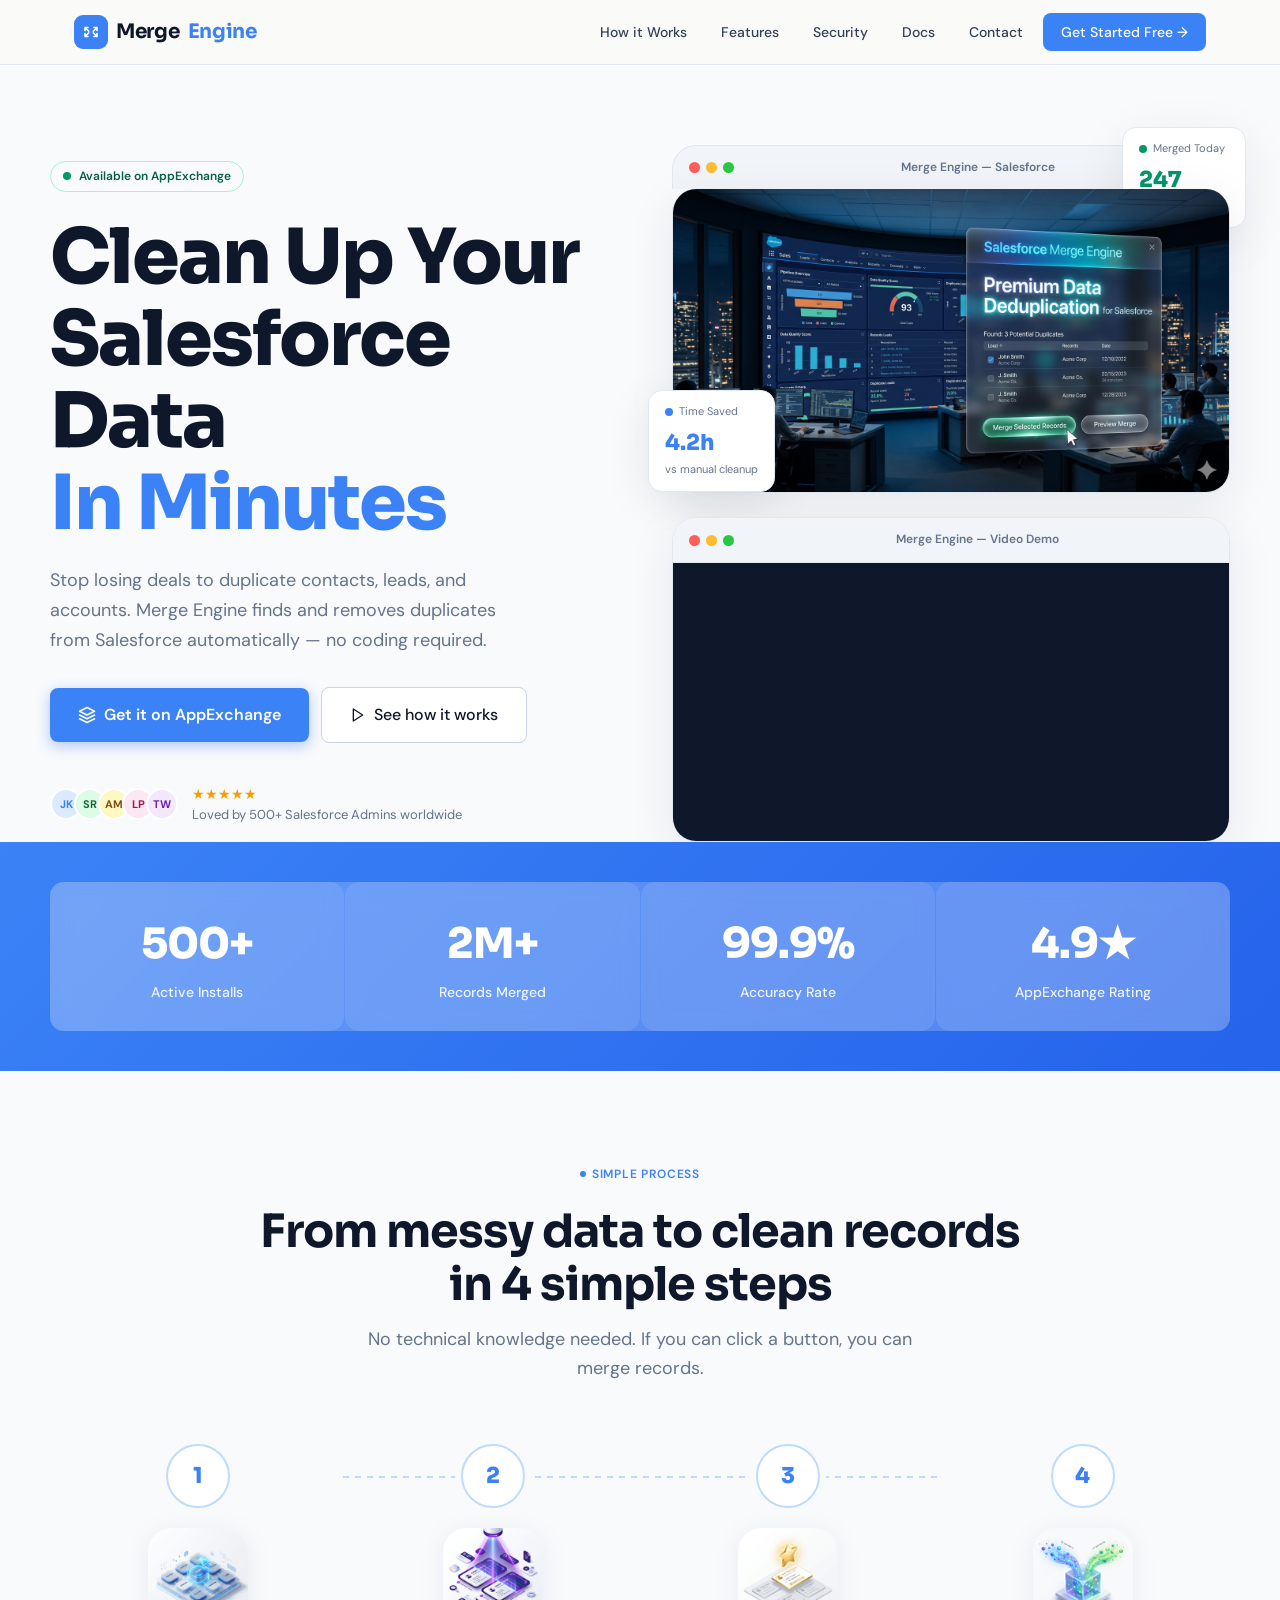
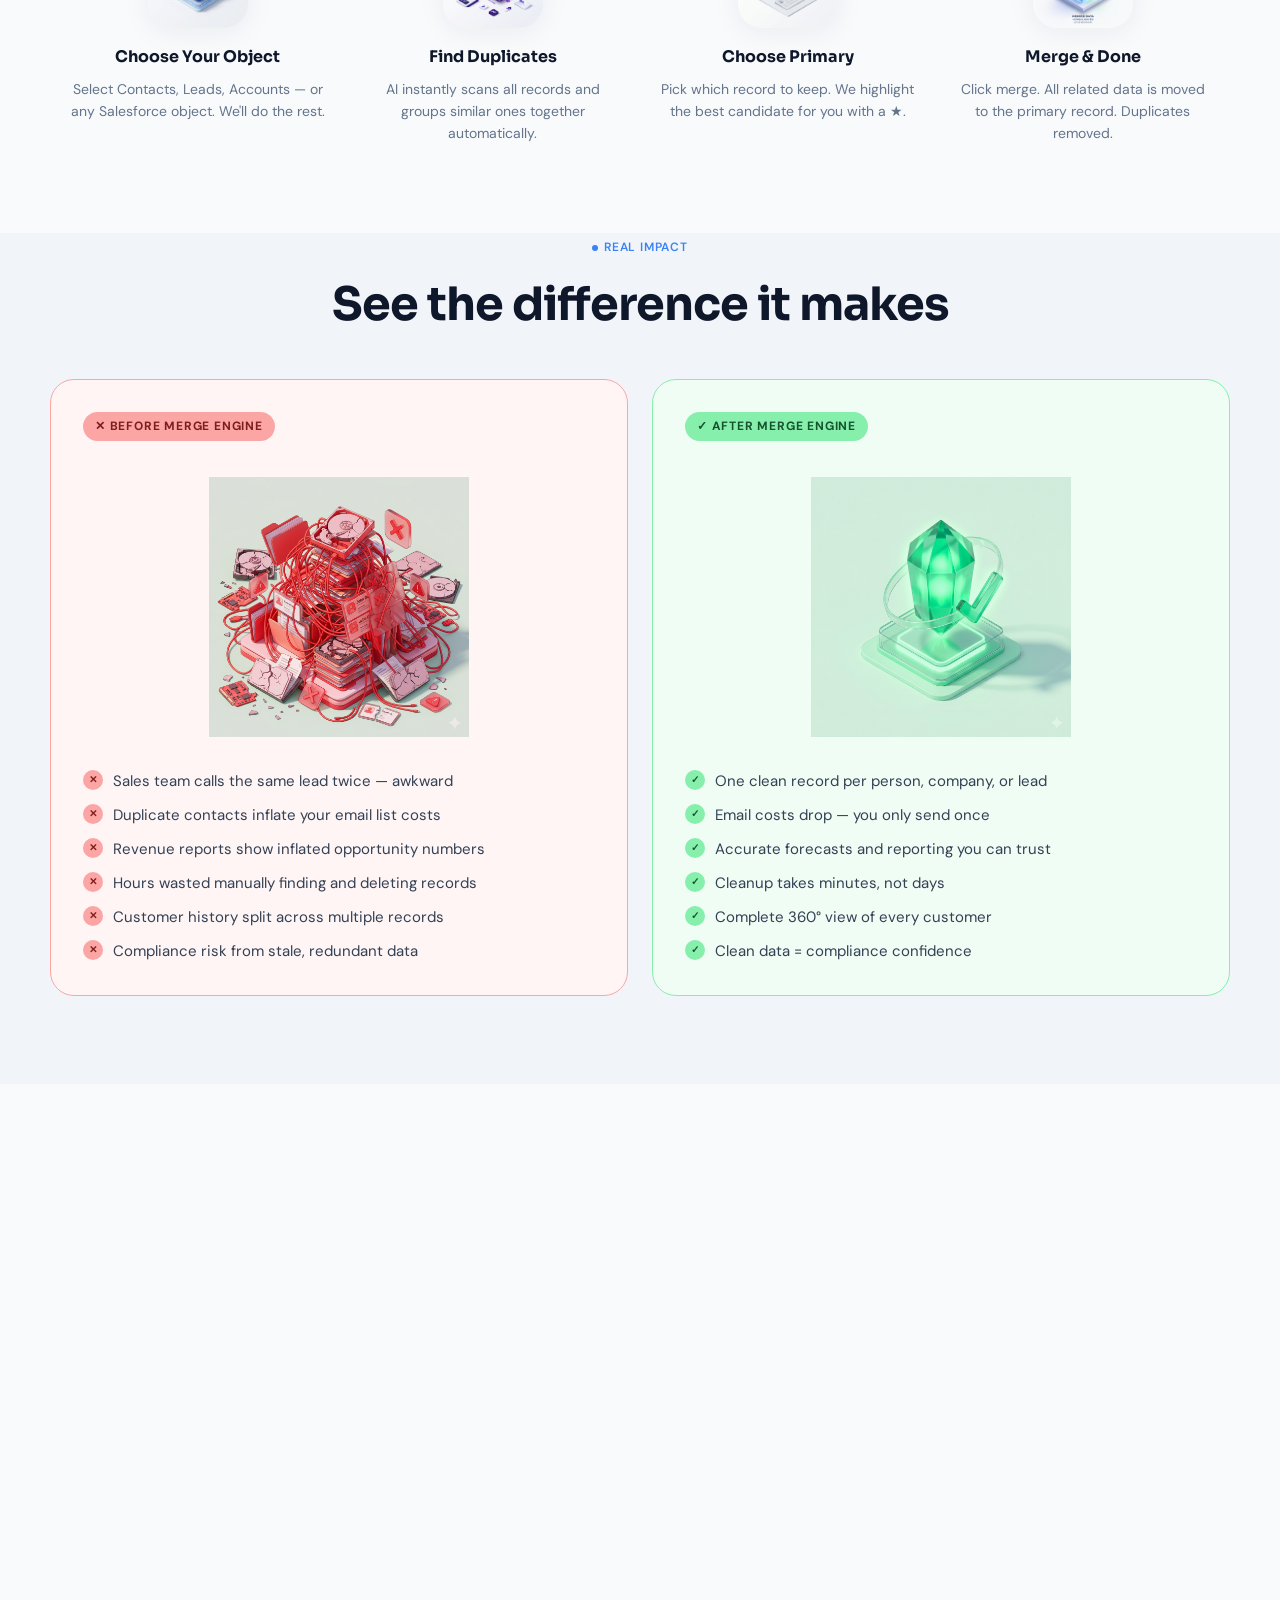
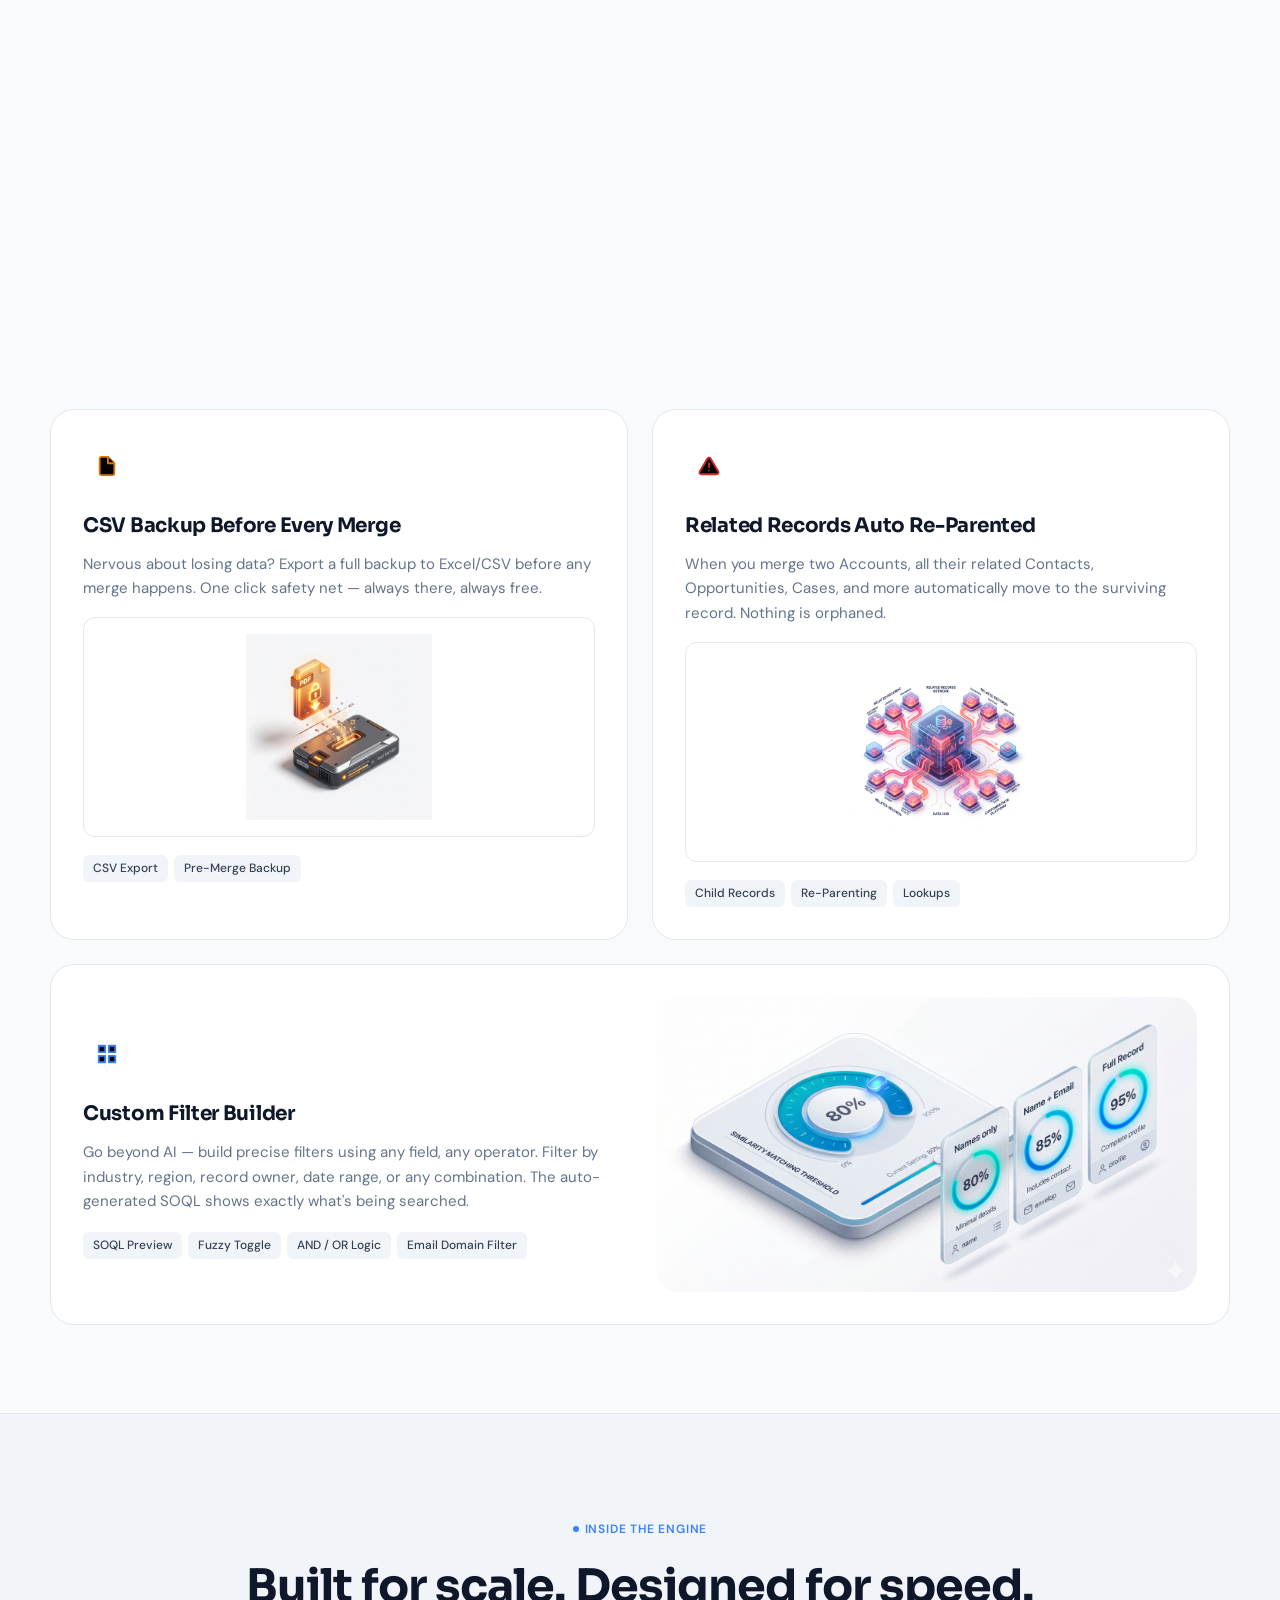
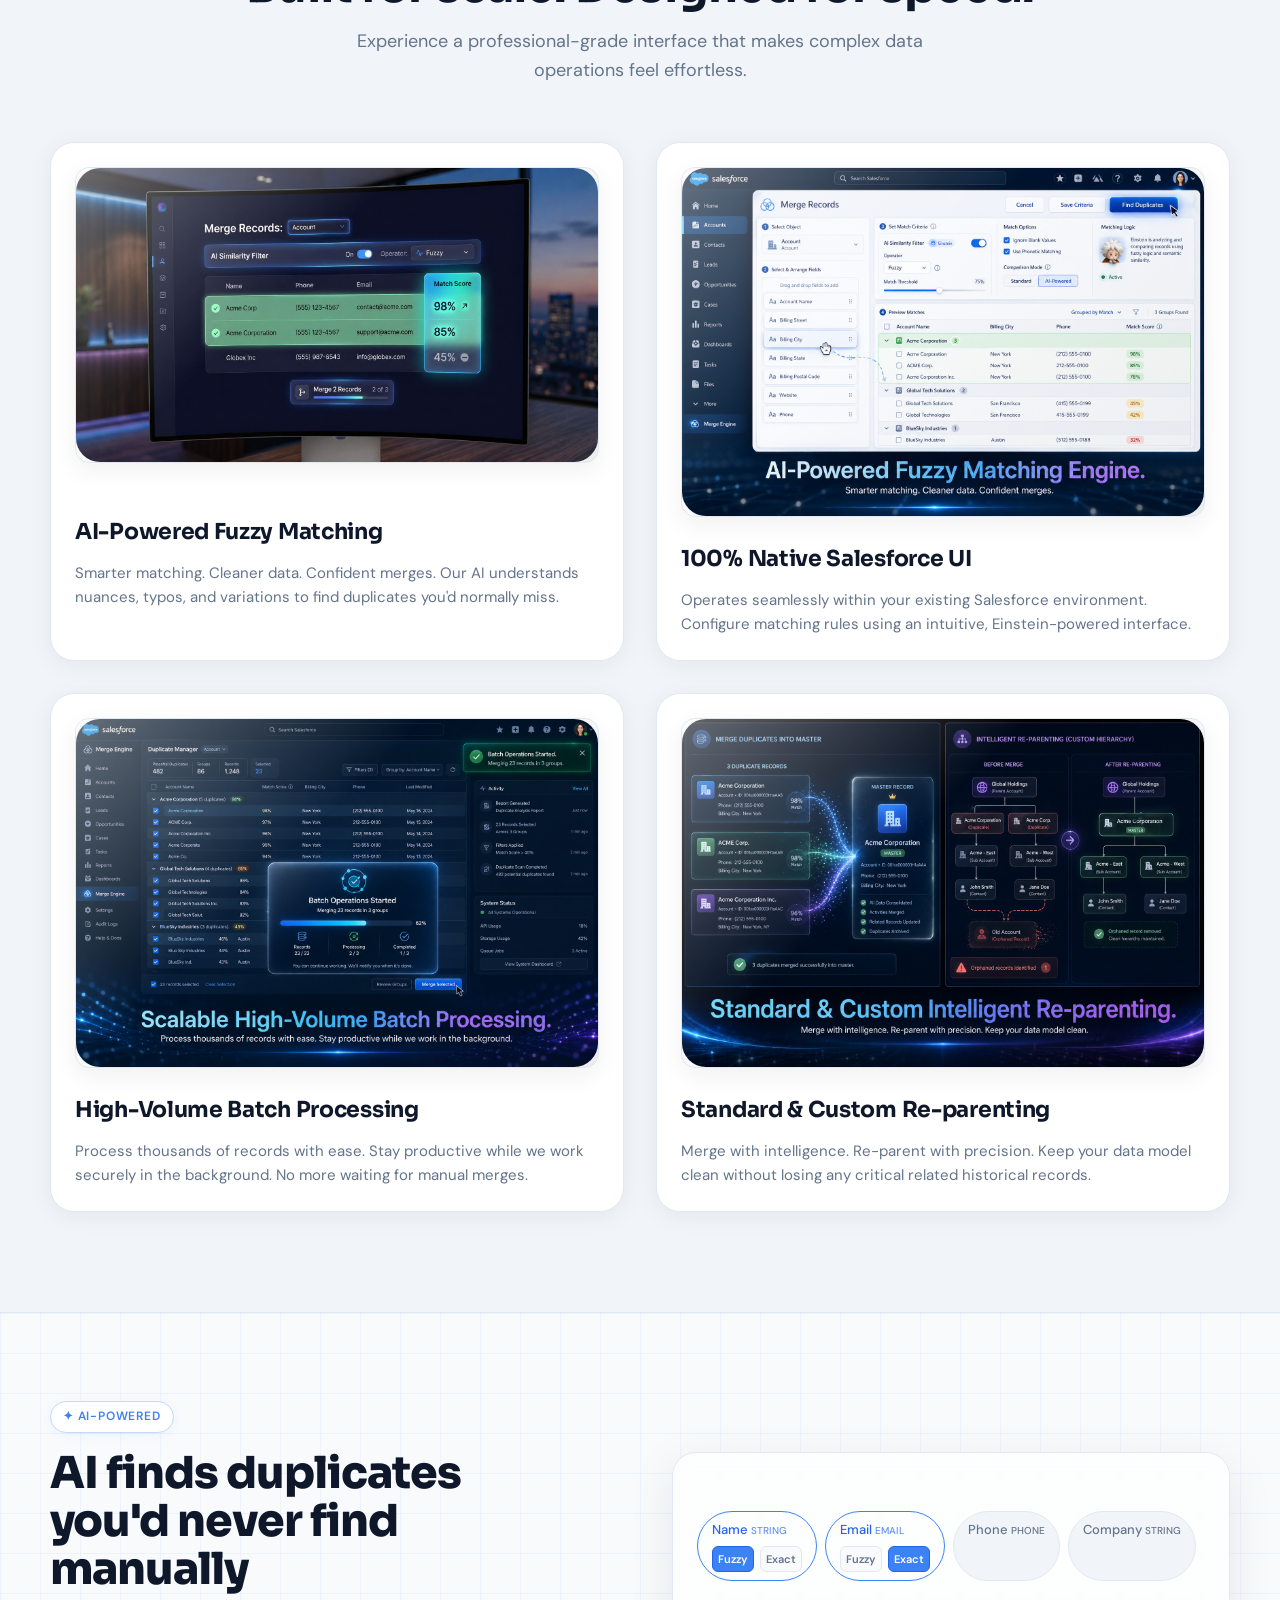
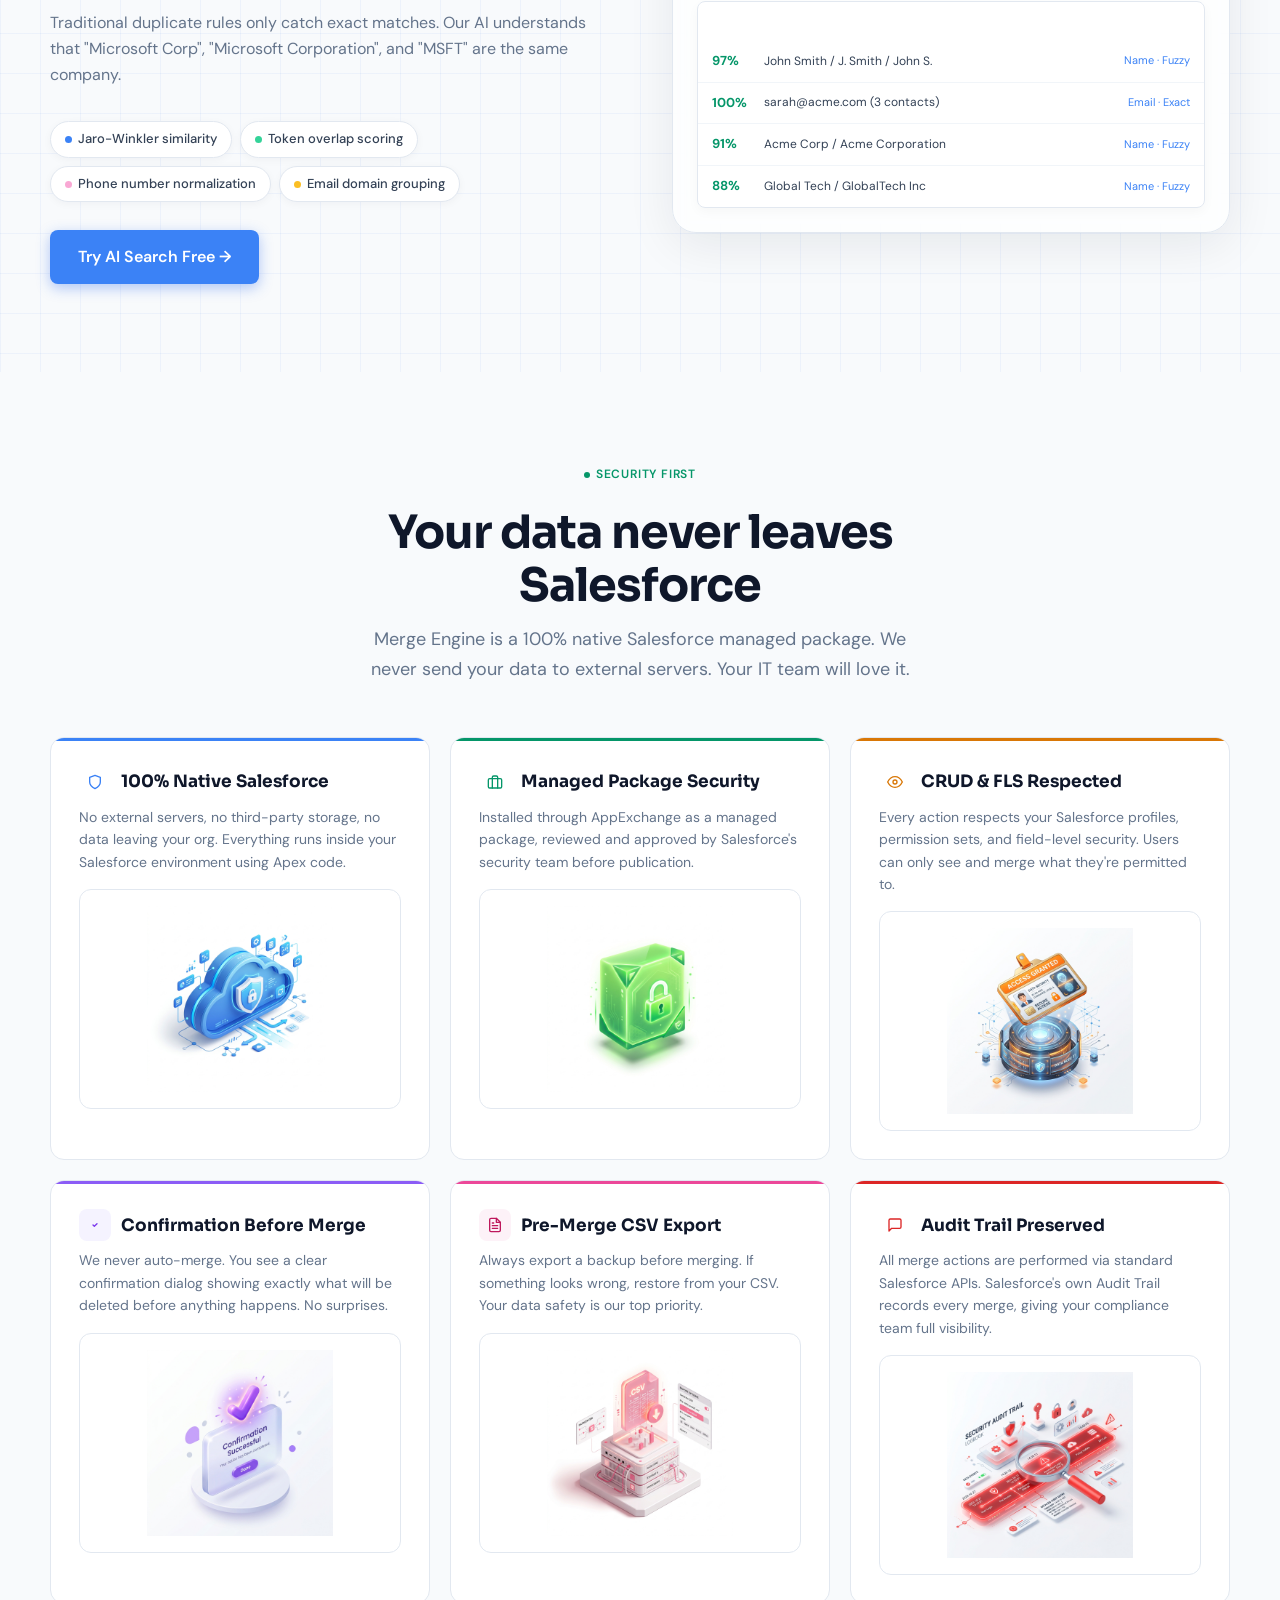
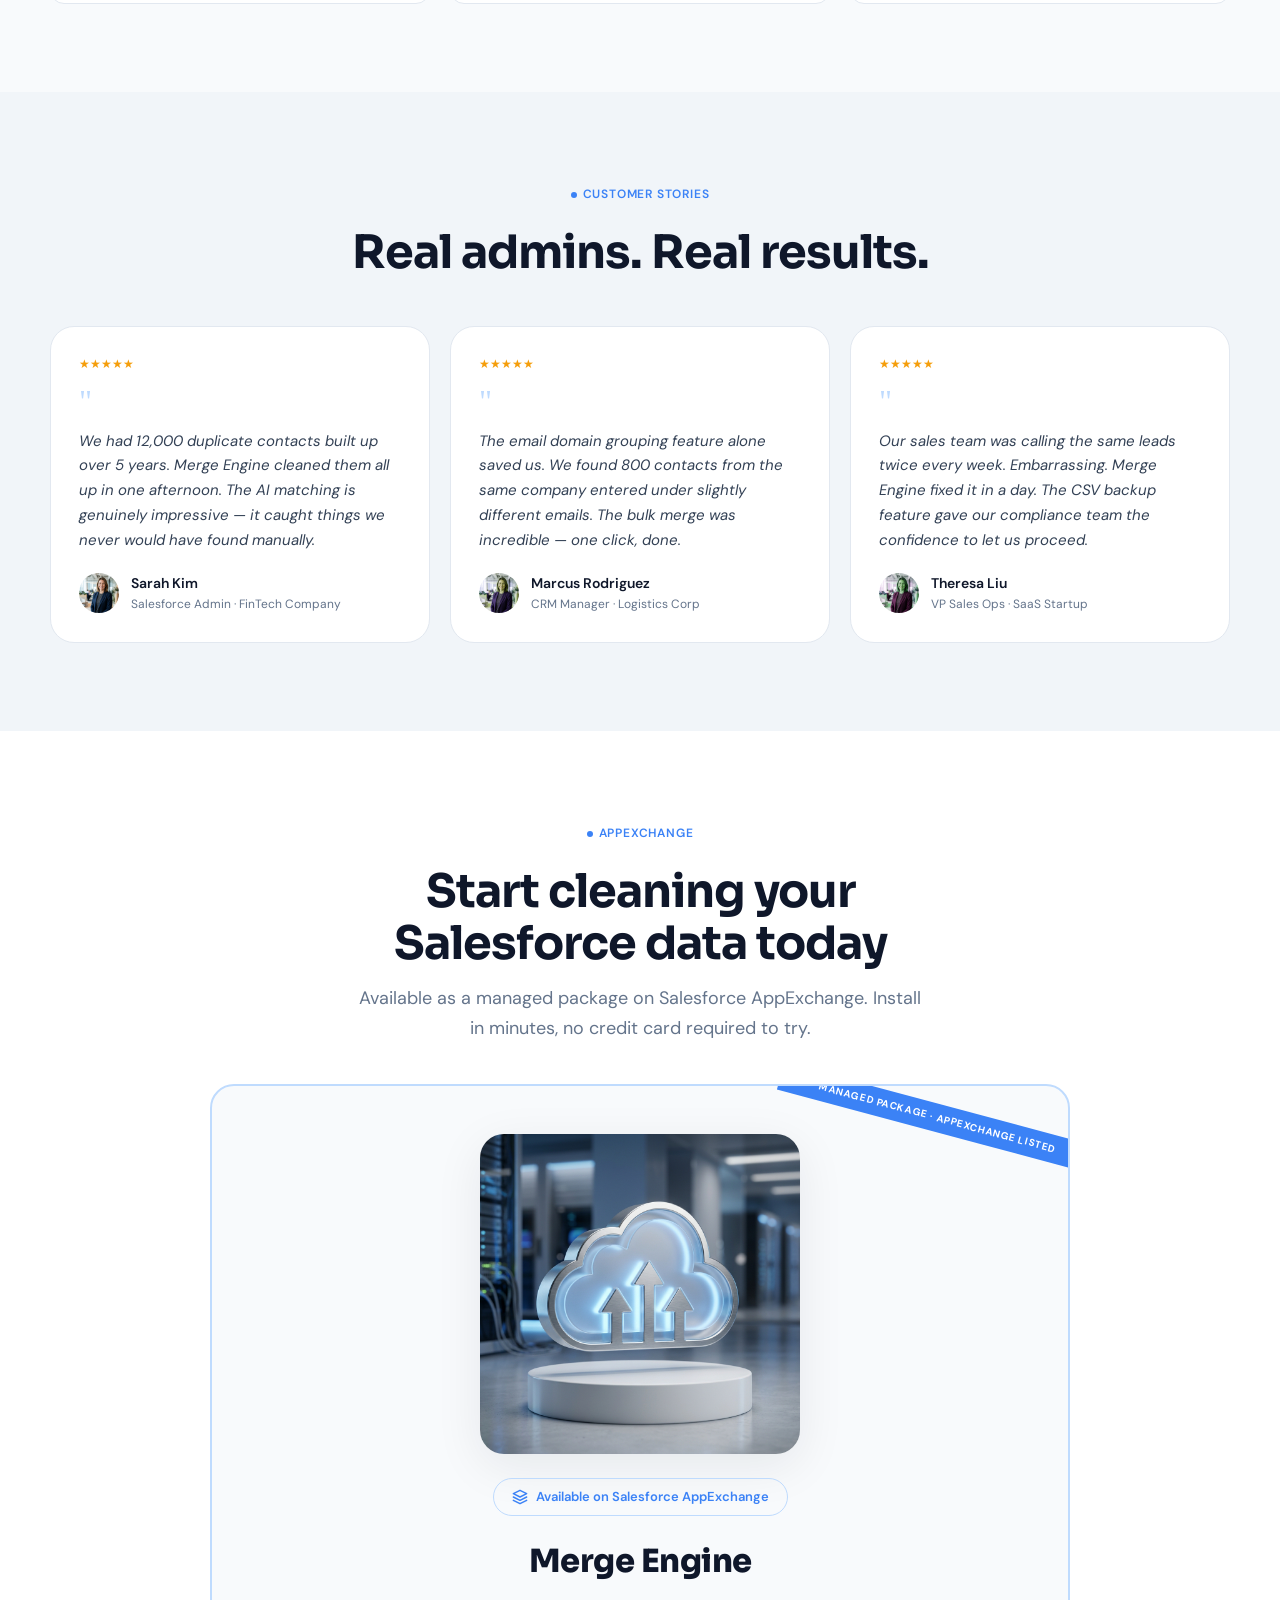
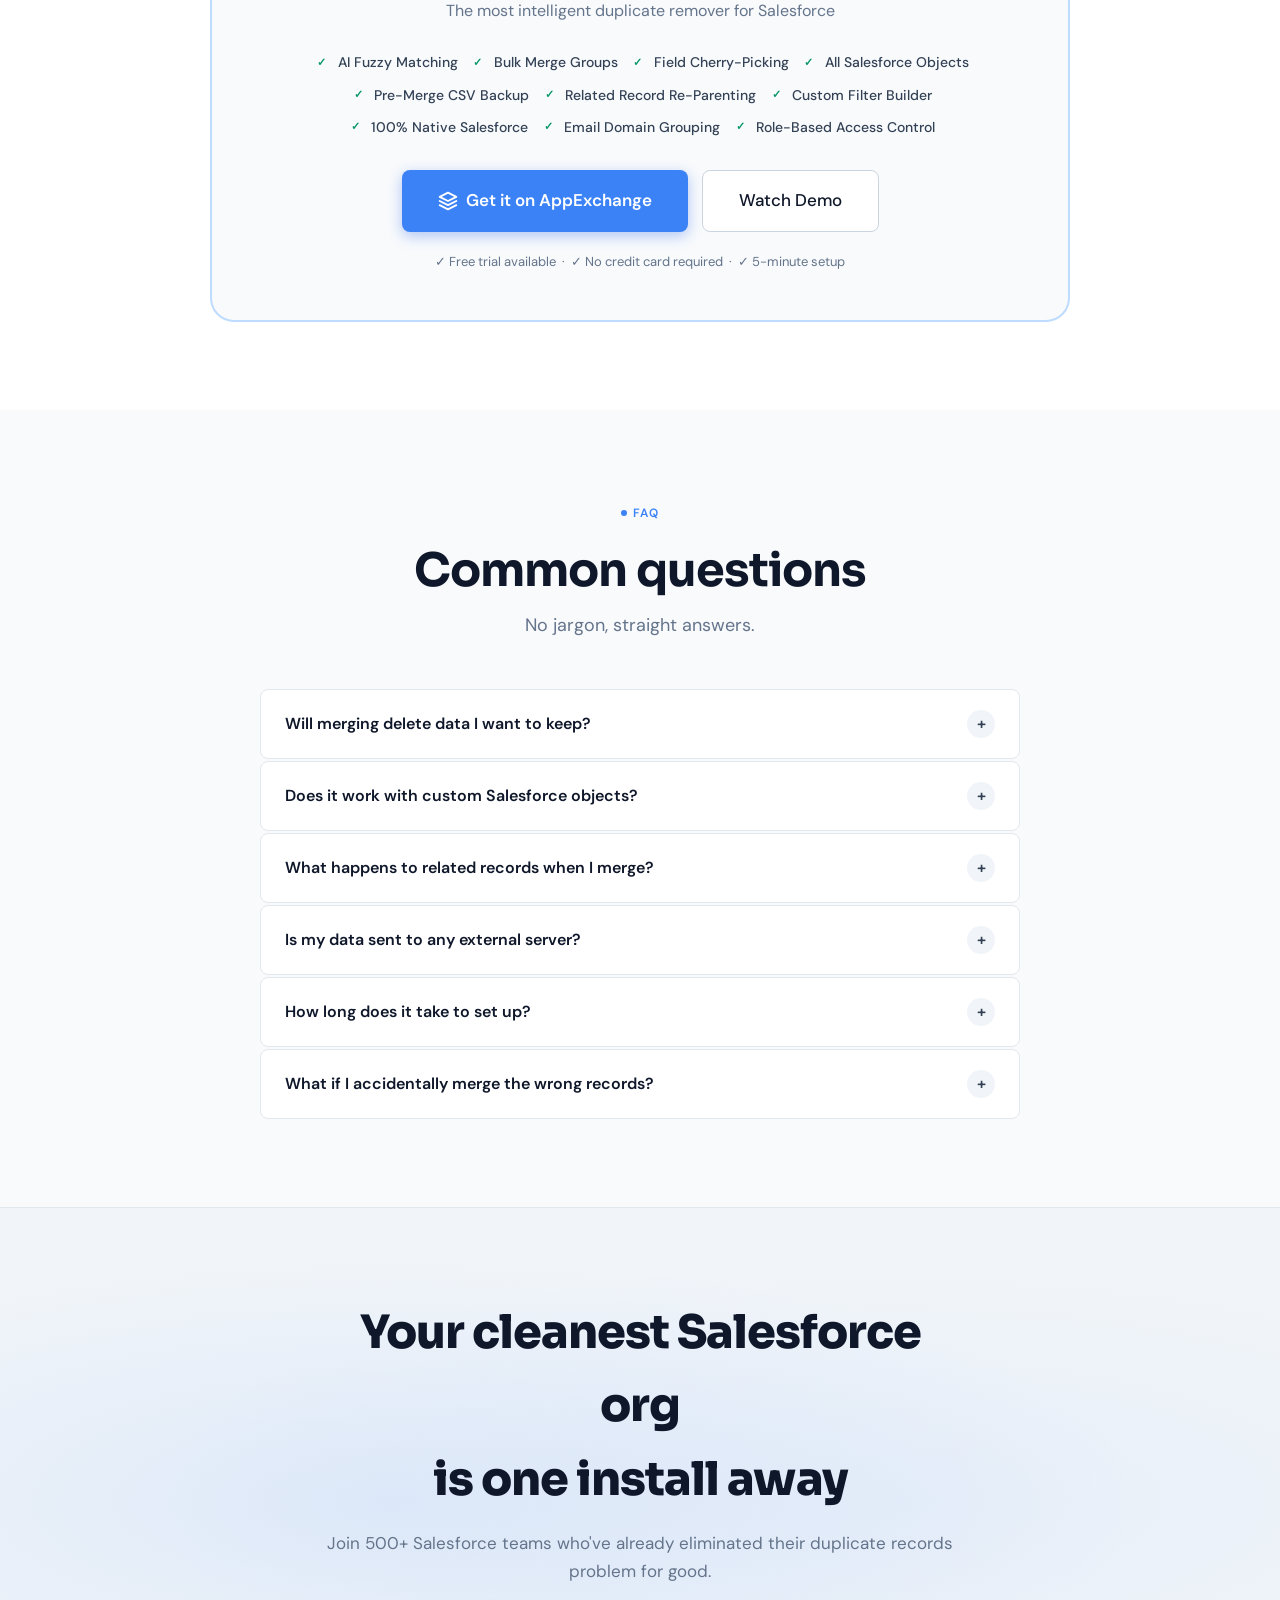
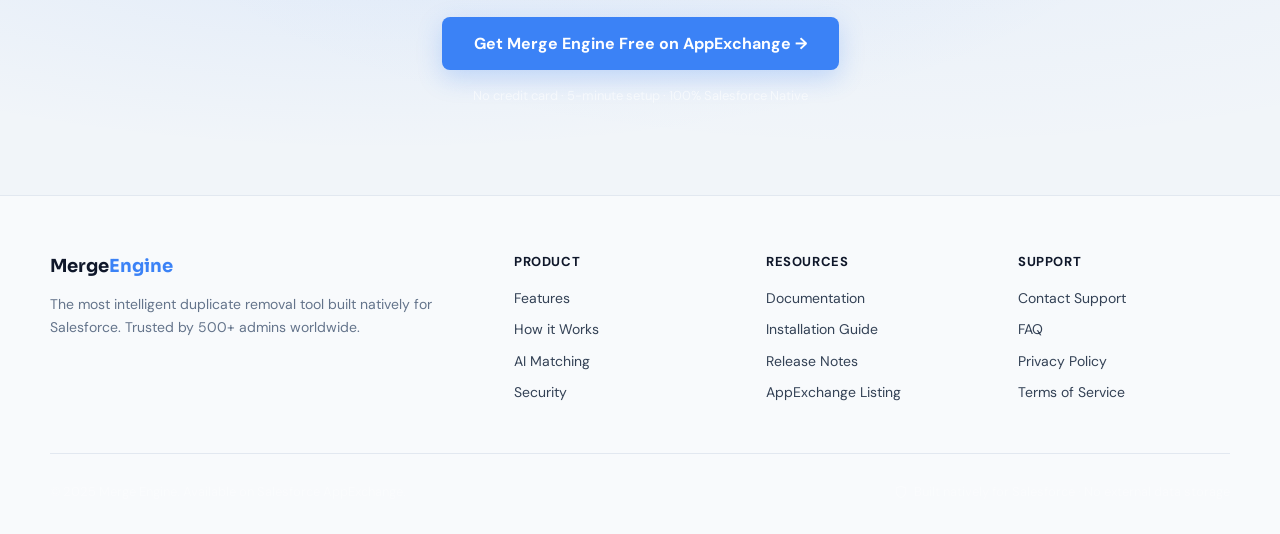
==== index.html @ 40057a67 "feat: replace manual code blocks with high-quality UI illustrations" ====
<!DOCTYPE html>
<html lang="en">
<head>
<meta charset="UTF-8">
<meta name="viewport" content="width=device-width, initial-scale=1.0">
<title>Merge Engine — Salesforce Duplicate Cleaner</title>
<meta name="description" content="Stop losing deals to duplicate contacts, leads, and accounts. Merge Engine finds and removes duplicates from Salesforce automatically — no coding required.">
<link rel="preconnect" href="https://fonts.googleapis.com">
<link rel="preconnect" href="https://fonts.gstatic.com" crossorigin>
<link href="https://fonts.googleapis.com/css2?family=Sora:wght@300;400;500;600;700;800&family=DM+Sans:ital,opsz,wght@0,9..40,300;0,9..40,400;0,9..40,500;0,9..40,600;1,9..40,300&display=swap" rel="stylesheet">
<link rel="stylesheet" href="css/styles.css">
</head>
<body>

<!-- LOADER -->
<div id="loader">
  <div class="loader-logo">Merge<span>Engine</span></div>
  <div class="loader-track"><div class="loader-fill" id="loaderFill"></div></div>
  <div class="loader-msg" id="loaderMsg">Loading…</div>
</div>

<!-- NAV -->
<nav id="mainNav">
  <div class="nav-inner">
    <a href="index.html" class="nav-logo">
      <div class="logo-icon">
        <svg viewBox="0 0 24 24"><path d="M8 6H4v4M4 6l5 5M16 6h4v4M20 6l-5 5M8 18H4v-4M4 18l5-5M16 18h4v-4M20 18l-5-5"/></svg>
      </div>
      Merge<span style="color:var(--accent)">Engine</span>
    </a>
    <div class="nav-links">
      <a href="#how-it-works">How it Works</a>
      <a href="pages/features.html">Features</a>
      <a href="#security">Security</a>
      <a href="pages/documentation.html">Docs</a>
      <a href="pages/contact.html">Contact</a>
      <a href="#get-started" class="nav-cta">Get Started Free →</a>
    </div>
    <button class="nav-hamburger" id="hamburger" aria-label="Menu">
      <span></span><span></span><span></span>
    </button>
  </div>
</nav>
<div class="mobile-menu" id="mobileMenu">
  <a href="#how-it-works" onclick="closeMobileMenu()">How it Works</a>
  <a href="pages/features.html" onclick="closeMobileMenu()">Features</a>
  <a href="#security" onclick="closeMobileMenu()">Security</a>
  <a href="pages/documentation.html" onclick="closeMobileMenu()">Docs</a>
  <a href="pages/contact.html" onclick="closeMobileMenu()">Contact</a>
  <a href="#get-started" onclick="closeMobileMenu()" style="background:var(--accent-soft);color:var(--accent);font-weight:600">Get Started Free →</a>
</div>

<!-- HERO -->
<section class="hero">
  <div class="hero-inner">
    <div>
      <div class="hero-badge">
        <span class="pulse"></span>
        Available on AppExchange
      </div>
      <h1 class="hero-headline reveal">Clean Up Your<br>Salesforce Data<br><em>In Minutes</em></h1>
      <p class="hero-desc reveal reveal-delay-1">Stop losing deals to duplicate contacts, leads, and accounts. Merge Engine finds and removes duplicates from Salesforce automatically — no coding required.</p>
      <div class="hero-actions reveal reveal-delay-2">
        <a href="https://appexchange.salesforce.com" target="_blank" class="btn-primary">
          <svg width="18" height="18" viewBox="0 0 24 24" fill="none" stroke="currentColor" stroke-width="2.2" stroke-linecap="round" stroke-linejoin="round"><path d="M12 2L2 7l10 5 10-5-10-5zM2 17l10 5 10-5M2 12l10 5 10-5"/></svg>
          Get it on AppExchange
        </a>
        <a href="#how-it-works" class="btn-secondary">
          <svg width="16" height="16" viewBox="0 0 24 24" fill="none" stroke="currentColor" stroke-width="2" stroke-linecap="round" stroke-linejoin="round"><polygon points="5 3 19 12 5 21 5 3"/></svg>
          See how it works
        </a>
      </div>
      <div class="hero-trust reveal reveal-delay-3">
        <div class="hero-trust-avatars">
          <div class="avatar" style="background:#dbeafe;color:var(--accent)">JK</div>
          <div class="avatar" style="background:#dcfce7;color:#166534">SR</div>
          <div class="avatar" style="background:#fef9c3;color:#854d0e">AM</div>
          <div class="avatar" style="background:#fce7f3;color:#9d174d">LP</div>
          <div class="avatar" style="background:#f3e8ff;color:#6b21a8">TW</div>
        </div>
        <div>
          <div class="hero-stars">★★★★★</div>
          <div class="hero-trust-text">Loved by 500+ Salesforce Admins worldwide</div>
        </div>
      </div>
    </div>
    <div class="hero-visual reveal reveal-delay-1">
      <div class="floating-card fc-1">
        <div class="fc-icon"><div class="fc-dot" style="background:var(--green)"></div><span style="font-size:11px;color:var(--ink3)">Merged Today</span></div>
        <div class="fc-num" style="color:var(--green)">247</div>
        <div class="fc-label">duplicate records</div>
      </div>
      <div class="mockup-bar" style="border-radius: var(--radius-lg) var(--radius-lg) 0 0; border: 1px solid var(--border); border-bottom: none;">
        <div class="mockup-dots">
          <div class="mockup-dot r"></div>
          <div class="mockup-dot y"></div>
          <div class="mockup-dot g"></div>
        </div>
        <div class="mockup-title">Merge Engine — Salesforce</div>
      </div>
      <img src="images/app-hero.png" alt="Merge Engine Premium Dashboard" class="hero-mockup-img" style="width:100%; height:auto;  box-shadow:var(--shadow-lg); animation:floatUp 0.8s ease 0.3s both; display:block; border:1px solid var(--border); border-top:none; background:var(--ink);">
      
      <div style="margin-top: 24px; border-radius: var(--radius-lg); box-shadow: var(--shadow-lg); animation: floatUp 0.8s ease 0.4s both; border: 1px solid var(--border); overflow: hidden; position: relative; z-index: 1;">
        <div class="mockup-bar" style="border-bottom: none;">
          <div class="mockup-dots">
            <div class="mockup-dot r"></div>
            <div class="mockup-dot y"></div>
            <div class="mockup-dot g"></div>
          </div>
          <div class="mockup-title">Merge Engine — Video Demo</div>
        </div>
        <video src="images/hero-video.mp4" autoplay loop muted playsinline style="width: 100%; height: auto; display: block; background: var(--ink); border-top: 1px solid var(--border);"></video>
      </div>
      <div class="floating-card fc-2">
        <div class="fc-icon"><div class="fc-dot" style="background:var(--accent)"></div><span style="font-size:11px;color:var(--ink3)">Time Saved</span></div>
        <div class="fc-num">4.2h</div>
        <div class="fc-label">vs manual cleanup</div>
      </div>
    </div>
  </div>
</section>

<!-- STATS BAR -->
<div class="stats-bar">
  <div class="stats-inner">
    <div class="stat-item"><div class="stat-num">500+</div><div class="stat-label">Active Installs</div></div>
    <div class="stat-item"><div class="stat-num">2M+</div><div class="stat-label">Records Merged</div></div>
    <div class="stat-item"><div class="stat-num">99.9%</div><div class="stat-label">Accuracy Rate</div></div>
    <div class="stat-item"><div class="stat-num">4.9★</div><div class="stat-label">AppExchange Rating</div></div>
  </div>
</div>

<!-- HOW IT WORKS -->
<section class="section" id="how-it-works">
  <div class="section-inner">
    <div style="text-align:center" class="reveal">
      <div class="section-tag"><div class="dot"></div> Simple Process</div>
      <h2 class="section-headline">From messy data to clean records<br>in 4 simple steps</h2>
      <p class="section-sub center">No technical knowledge needed. If you can click a button, you can merge records.</p>
    </div>
    <div class="steps">
      <div class="step-card reveal">
        <div class="step-num">1</div>
        <img src="images/how_img_obj.png" alt="Choose Your Object" style="width:100px; height:100px; object-fit:contain; margin:16px auto; display:block; filter:drop-shadow(0 4px 12px rgba(15,23,42,0.06));">
        <div class="step-title">Choose Your Object</div>
        <div class="step-desc">Select Contacts, Leads, Accounts — or any Salesforce object. We'll do the rest.</div>
      </div>
      <div class="step-card reveal reveal-delay-1">
        <div class="step-num">2</div>
        <img src="images/how_img_scan.png" alt="Find Duplicates" style="width:100px; height:100px; object-fit:contain; margin:16px auto; display:block; filter:drop-shadow(0 4px 12px rgba(15,23,42,0.06));">
        <div class="step-title">Find Duplicates</div>
        <div class="step-desc">AI instantly scans all records and groups similar ones together automatically.</div>
      </div>
      <div class="step-card reveal reveal-delay-2">
        <div class="step-num">3</div>
        <img src="images/how_img_star.png" alt="Choose Primary" style="width:100px; height:100px; object-fit:contain; margin:16px auto; display:block; filter:drop-shadow(0 4px 12px rgba(15,23,42,0.06));">
        <div class="step-title">Choose Primary</div>
        <div class="step-desc">Pick which record to keep. We highlight the best candidate for you with a ★.</div>
      </div>
      <div class="step-card reveal reveal-delay-3">
        <div class="step-num">4</div>
        <img src="images/how_img_merge.png" alt="Merge &amp; Done" style="width:100px; height:100px; object-fit:contain; margin:16px auto; display:block; filter:drop-shadow(0 4px 12px rgba(15,23,42,0.06));">
        <div class="step-title">Merge &amp; Done</div>
        <div class="step-desc">Click merge. All related data is moved to the primary record. Duplicates removed.</div>
      </div>
    </div>
  </div>
</section>

<!-- BEFORE AFTER -->
<section class="section" style="background:var(--bg2);padding-top:0">
  <div class="section-inner">
    <div class="reveal" style="text-align:center">
      <div class="section-tag"><div class="dot"></div> Real Impact</div>
      <h2 class="section-headline">See the difference it makes</h2>
    </div>
    <div class="ba-grid">
      <div class="ba-card before reveal">
        <div class="ba-label">✕ Before Merge Engine</div>
        <img src="images/ba_img_before.png" alt="Before Merge Engine Messy Data" style="width:100%; height:260px; object-fit:contain; margin:16px 0 32px; mix-blend-mode:multiply;">
        <ul class="ba-list">
          <li><div class="icon">✕</div>Sales team calls the same lead twice — awkward</li>
          <li><div class="icon">✕</div>Duplicate contacts inflate your email list costs</li>
          <li><div class="icon">✕</div>Revenue reports show inflated opportunity numbers</li>
          <li><div class="icon">✕</div>Hours wasted manually finding and deleting records</li>
          <li><div class="icon">✕</div>Customer history split across multiple records</li>
          <li><div class="icon">✕</div>Compliance risk from stale, redundant data</li>
        </ul>
      </div>
      <div class="ba-card after reveal reveal-delay-1">
        <div class="ba-label">✓ After Merge Engine</div>
        <img src="images/ba_img_after.png" alt="After Merge Engine Clean Data" style="width:100%; height:260px; object-fit:contain; margin:16px 0 32px; mix-blend-mode:multiply;">
        <ul class="ba-list">
          <li><div class="icon">✓</div>One clean record per person, company, or lead</li>
          <li><div class="icon">✓</div>Email costs drop — you only send once</li>
          <li><div class="icon">✓</div>Accurate forecasts and reporting you can trust</li>
          <li><div class="icon">✓</div>Cleanup takes minutes, not days</li>
          <li><div class="icon">✓</div>Complete 360° view of every customer</li>
          <li><div class="icon">✓</div>Clean data = compliance confidence</li>
        </ul>
      </div>
    </div>
  </div>
</section>

<!-- FEATURES -->
<section class="section" id="features">
  <div class="section-inner">
    <div class="reveal">
      <div class="section-tag"><div class="dot"></div> Features</div>
      <h2 class="section-headline">Everything you need to<br>keep Salesforce clean</h2>
      <p class="section-sub">Built specifically for Salesforce Admins and Operations teams who need results, not complexity.</p>
    </div>
    <div class="features-grid">
      <div class="feature-card reveal">
        <div class="feature-icon blue">
          <svg viewBox="0 0 24 24"><circle cx="12" cy="12" r="3"/><path d="M12 1v4M12 19v4M4.22 4.22l2.83 2.83M16.95 16.95l2.83 2.83M1 12h4M19 12h4M4.22 19.78l2.83-2.83M16.95 7.05l2.83-2.83"/></svg>
        </div>
        <h3>AI Smart Matching</h3>
        <p>Our AI uses fuzzy logic to find near-matches that exact search would miss. "John Smith" and "J. Smith" at the same company — detected automatically.</p>
        <img src="images/feat_img_ai.png" alt="AI Smart Matching" style="width:100%; height:220px; object-fit:contain; border-radius:12px; margin:16px 0; background:#fff; border:1px solid var(--border); padding:16px;">
        <div class="feature-tags">
          <span class="feature-tag">Fuzzy Match</span>
          <span class="feature-tag">Exact Match</span>
          <span class="feature-tag">AI-Powered</span>
        </div>
      </div>
      <div class="feature-card reveal reveal-delay-1">
        <div class="feature-icon green">
          <svg viewBox="0 0 24 24"><path d="M9 12l2 2 4-4M21 12a9 9 0 11-18 0 9 9 0 0118 0"/></svg>
        </div>
        <h3>Bulk Merge Groups</h3>
        <p>Don't just merge one at a time. Review and approve multiple duplicate groups at once, then merge them all in a single click. Thousands of records, minutes not hours.</p>
        <img src="images/feat_img_bulk.png" alt="Bulk Merge Groups" style="width:100%; height:220px; object-fit:contain; border-radius:12px; margin:16px 0; background:#fff; border:1px solid var(--border); padding:16px;">
        <div class="feature-tags">
          <span class="feature-tag">Multi-Group</span>
          <span class="feature-tag">Bulk Processing</span>
        </div>
      </div>
      <div class="feature-card reveal">
        <div class="feature-icon amber">
          <svg viewBox="0 0 24 24"><path d="M13 2H6a2 2 0 00-2 2v16a2 2 0 002 2h12a2 2 0 002-2V9z"/><polyline points="13 2 13 9 20 9"/></svg>
        </div>
        <h3>CSV Backup Before Every Merge</h3>
        <p>Nervous about losing data? Export a full backup to Excel/CSV before any merge happens. One click safety net — always there, always free.</p>
        <img src="images/feat_img_backup.png" alt="CSV Backup Before Every Merge" style="width:100%; height:220px; object-fit:contain; border-radius:12px; margin:16px 0; background:#fff; border:1px solid var(--border); padding:16px;">
        <div class="feature-tags">
          <span class="feature-tag">CSV Export</span>
          <span class="feature-tag">Pre-Merge Backup</span>
        </div>
      </div>
      <div class="feature-card reveal reveal-delay-1">
        <div class="feature-icon red">
          <svg viewBox="0 0 24 24"><path d="M10.29 3.86L1.82 18a2 2 0 001.71 3h16.94a2 2 0 001.71-3L13.71 3.86a2 2 0 00-3.42 0z"/><line x1="12" y1="9" x2="12" y2="13"/><line x1="12" y1="17" x2="12.01" y2="17"/></svg>
        </div>
        <h3>Related Records Auto Re-Parented</h3>
        <p>When you merge two Accounts, all their related Contacts, Opportunities, Cases, and more automatically move to the surviving record. Nothing is orphaned.</p>
        <img src="images/feat_img_related.png" alt="Related Records Auto Re-Parented" style="width:100%; height:220px; object-fit:contain; border-radius:12px; margin:16px 0; background:#fff; border:1px solid var(--border); padding:16px;">
        <div class="feature-tags">
          <span class="feature-tag">Child Records</span>
          <span class="feature-tag">Re-Parenting</span>
          <span class="feature-tag">Lookups</span>
        </div>
      </div>
      <div class="feature-card wide reveal">
        <div style="display:grid;grid-template-columns:1fr 1fr;gap:32px;align-items:center">
          <div>
            <div class="feature-icon blue">
              <svg viewBox="0 0 24 24"><rect x="3" y="3" width="7" height="7"/><rect x="14" y="3" width="7" height="7"/><rect x="14" y="14" width="7" height="7"/><rect x="3" y="14" width="7" height="7"/></svg>
            </div>
            <h3>Custom Filter Builder</h3>
            <p>Go beyond AI — build precise filters using any field, any operator. Filter by industry, region, record owner, date range, or any combination. The auto-generated SOQL shows exactly what's being searched.</p>
            <div class="feature-tags">
              <span class="feature-tag">SOQL Preview</span>
              <span class="feature-tag">Fuzzy Toggle</span>
              <span class="feature-tag">AND / OR Logic</span>
              <span class="feature-tag">Email Domain Filter</span>
            </div>
          </div>
          <img src="images/ba_filter_builder.png" alt="Custom Filter Builder and SOQL Preview" style="width:100%; height:auto;">
        </div>
      </div>
    </div>
  </div>
</section>

<!-- PRODUCT TOUR -->
<section class="product-tour" id="tour">
  <div class="section-inner">
    <div style="text-align:center" class="reveal">
      <div class="section-tag"><div class="dot"></div> Inside the Engine</div>
      <h2 class="section-headline">Built for scale. Designed for speed.</h2>
      <p class="section-sub center">Experience a professional-grade interface that makes complex data operations feel effortless.</p>
    </div>

    <div class="tour-grid">
      <!-- Image 1: AI Similarity Filter -->
      <div class="tour-card reveal">
        <div class="tour-image-wrapper">
          <img src="images/ai-fuzzy-matching.png" alt="AI Similarity Filter" class="tour-img">
          <div class="tour-glass-overlay"></div>
        </div>
        <div class="tour-content">
          <h3>AI-Powered Fuzzy Matching</h3>
          <p>Smarter matching. Cleaner data. Confident merges. Our AI understands nuances, typos, and variations to find duplicates you'd normally miss.</p>
        </div>
      </div>

      <!-- Image 2: Native Salesforce Setup -->
      <div class="tour-card reveal reveal-delay-1">
        <div class="tour-image-wrapper">
          <img src="images/salesforce-native-ui.png" alt="Native Salesforce Integration" class="tour-img">
          <div class="tour-glass-overlay"></div>
        </div>
        <div class="tour-content">
          <h3>100% Native Salesforce UI</h3>
          <p>Operates seamlessly within your existing Salesforce environment. Configure matching rules using an intuitive, Einstein-powered interface.</p>
        </div>
      </div>

      <!-- Image 3: Batch Processing -->
      <div class="tour-card reveal">
        <div class="tour-image-wrapper">
          <img src="images/batch-processing.png" alt="Batch Processing" class="tour-img">
          <div class="tour-glass-overlay"></div>
        </div>
        <div class="tour-content">
          <h3>High-Volume Batch Processing</h3>
          <p>Process thousands of records with ease. Stay productive while we work securely in the background. No more waiting for manual merges.</p>
        </div>
      </div>

      <!-- Image 4: Intelligent Re-parenting -->
      <div class="tour-card reveal reveal-delay-1">
        <div class="tour-image-wrapper">
          <img src="images/intelligent-reparenting.png" alt="Intelligent Re-parenting" class="tour-img">
          <div class="tour-glass-overlay"></div>
        </div>
        <div class="tour-content">
          <h3>Standard &amp; Custom Re-parenting</h3>
          <p>Merge with intelligence. Re-parent with precision. Keep your data model clean without losing any critical related historical records.</p>
        </div>
      </div>
    </div>
  </div>
</section>

<!-- AI SECTION -->
<section class="ai-section" id="ai">
  <div class="ai-bg-grid"></div>
  <div class="ai-inner">
    <div class="reveal">
      <div class="ai-tag">✦ AI-Powered</div>
      <h2 class="ai-headline">AI finds duplicates<br>you'd never find<br>manually</h2>
      <p class="ai-sub">Traditional duplicate rules only catch exact matches. Our AI understands that "Microsoft Corp", "Microsoft Corporation", and "MSFT" are the same company.</p>
      <div class="ai-chips">
        <div class="ai-chip"><div class="chip-dot"></div>Jaro-Winkler similarity</div>
        <div class="ai-chip"><div class="chip-dot" style="background:#34d399"></div>Token overlap scoring</div>
        <div class="ai-chip"><div class="chip-dot" style="background:#f9a8d4"></div>Phone number normalization</div>
        <div class="ai-chip"><div class="chip-dot" style="background:#fbbf24"></div>Email domain grouping</div>
      </div>
      <a href="#get-started" class="btn-primary" style="display:inline-flex">Try AI Search Free →</a>
    </div>
    <div class="ai-visual reveal reveal-delay-1">
      <div style="font-size:12px;font-weight:600;color:rgba(255,255,255,0.5);text-transform:uppercase;letter-spacing:0.8px;margin-bottom:14px">Select Fields to Compare</div>
      <div class="ai-field-grid">
        <div class="ai-field-chip selected">
          <div>Name <span style="font-size:10px;opacity:0.7">STRING</span></div>
          <div class="ai-mode-row">
            <button class="ai-mode-btn active">Fuzzy</button>
            <button class="ai-mode-btn">Exact</button>
          </div>
        </div>
        <div class="ai-field-chip selected">
          <div>Email <span style="font-size:10px;opacity:0.7">EMAIL</span></div>
          <div class="ai-mode-row">
            <button class="ai-mode-btn">Fuzzy</button>
            <button class="ai-mode-btn active">Exact</button>
          </div>
        </div>
        <div class="ai-field-chip unselected">Phone <span style="font-size:10px">PHONE</span></div>
        <div class="ai-field-chip unselected">Company <span style="font-size:10px">STRING</span></div>
      </div>
      <div class="ai-result-preview" style="margin-top:20px">
        <div style="padding:10px 14px;font-size:11px;font-weight:700;text-transform:uppercase;letter-spacing:0.6px;color:rgba(255,255,255,0.35);border-bottom:1px solid rgba(255,255,255,0.06)">AI Duplicate Groups Found</div>
        <div class="ai-result-row"><div class="ai-match-pct">97%</div><div style="flex:1">John Smith / J. Smith / John S.</div><div class="ai-match-field">Name · Fuzzy</div></div>
        <div class="ai-result-row"><div class="ai-match-pct">100%</div><div style="flex:1">sarah@acme.com (3 contacts)</div><div class="ai-match-field">Email · Exact</div></div>
        <div class="ai-result-row"><div class="ai-match-pct">91%</div><div style="flex:1">Acme Corp / Acme Corporation</div><div class="ai-match-field">Name · Fuzzy</div></div>
        <div class="ai-result-row"><div class="ai-match-pct">88%</div><div style="flex:1">Global Tech / GlobalTech Inc</div><div class="ai-match-field">Name · Fuzzy</div></div>
      </div>
    </div>
  </div>
</section>

<!-- SECURITY -->
<section class="section" id="security">
  <div class="section-inner">
    <div style="text-align:center" class="reveal">
      <div class="section-tag"><div class="dot" style="background:#059669"></div><span style="color:var(--green)">Security First</span></div>
      <h2 class="section-headline">Your data never leaves<br>Salesforce</h2>
      <p class="section-sub center">Merge Engine is a 100% native Salesforce managed package. We never send your data to external servers. Your IT team will love it.</p>
    </div>
    <div class="security-grid">
      <div class="security-card s1 reveal">
        <h4><div class="sec-icon" style="background:var(--accent-soft)"><svg viewBox="0 0 24 24" stroke="var(--accent)"><path d="M12 22s8-4 8-10V5l-8-3-8 3v7c0 6 8 10 8 10z"/></svg></div>100% Native Salesforce</h4>
        <p>No external servers, no third-party storage, no data leaving your org. Everything runs inside your Salesforce environment using Apex code.</p>
        <img src="images/sec_img_native.png" alt="100% Native Salesforce" style="width:100%; height:220px; object-fit:contain; border-radius:12px; margin-top:16px; background:#fff; border:1px solid var(--border); padding:16px;">
      </div>
      <div class="security-card s2 reveal reveal-delay-1">
        <h4><div class="sec-icon" style="background:var(--green-soft)"><svg viewBox="0 0 24 24" stroke="var(--green)"><path d="M20 7H4a2 2 0 00-2 2v10a2 2 0 002 2h16a2 2 0 002-2V9a2 2 0 00-2-2z"/><path d="M16 21V5a2 2 0 00-2-2h-4a2 2 0 00-2 2v16"/></svg></div>Managed Package Security</h4>
        <p>Installed through AppExchange as a managed package, reviewed and approved by Salesforce's security team before publication.</p>
        <img src="images/sec_img_managed.png" alt="Managed Package Security" style="width:100%; height:220px; object-fit:contain; border-radius:12px; margin-top:16px; background:#fff; border:1px solid var(--border); padding:16px;">
      </div>
      <div class="security-card s3 reveal reveal-delay-2">
        <h4><div class="sec-icon" style="background:var(--amber-soft)"><svg viewBox="0 0 24 24" stroke="var(--amber)"><path d="M1 12s4-8 11-8 11 8 11 8-4 8-11 8-11-8-11-8z"/><circle cx="12" cy="12" r="3"/></svg></div>CRUD &amp; FLS Respected</h4>
        <p>Every action respects your Salesforce profiles, permission sets, and field-level security. Users can only see and merge what they're permitted to.</p>
        <img src="images/sec_img_crud.png" alt="CRUD &amp; FLS Respected" style="width:100%; height:220px; object-fit:contain; border-radius:12px; margin-top:16px; background:#fff; border:1px solid var(--border); padding:16px;">
      </div>
      <div class="security-card s4 reveal">
        <h4><div class="sec-icon" style="background:#f5f3ff"><svg viewBox="0 0 24 24" stroke="#7c3aed"><path d="M9 12l2 2 4-4"/></svg></div>Confirmation Before Merge</h4>
        <p>We never auto-merge. You see a clear confirmation dialog showing exactly what will be deleted before anything happens. No surprises.</p>
        <img src="images/sec_img_confirm.png" alt="Confirmation Before Merge" style="width:100%; height:220px; object-fit:contain; border-radius:12px; margin-top:16px; background:#fff; border:1px solid var(--border); padding:16px;">
      </div>
      <div class="security-card s5 reveal reveal-delay-1">
        <h4><div class="sec-icon" style="background:#fdf2f8"><svg viewBox="0 0 24 24" stroke="#be185d"><path d="M14 2H6a2 2 0 00-2 2v16a2 2 0 002 2h12a2 2 0 002-2V8z"/><path d="M14 2v6h6M16 13H8M16 17H8M10 9H8"/></svg></div>Pre-Merge CSV Export</h4>
        <p>Always export a backup before merging. If something looks wrong, restore from your CSV. Your data safety is our top priority.</p>
        <img src="images/sec_img_csv.png" alt="Pre-Merge CSV Export" style="width:100%; height:220px; object-fit:contain; border-radius:12px; margin-top:16px; background:#fff; border:1px solid var(--border); padding:16px;">
      </div>
      <div class="security-card s6 reveal reveal-delay-2">
        <h4><div class="sec-icon" style="background:var(--red-soft)"><svg viewBox="0 0 24 24" stroke="var(--red)"><path d="M21 15a2 2 0 01-2 2H7l-4 4V5a2 2 0 012-2h14a2 2 0 012 2z"/></svg></div>Audit Trail Preserved</h4>
        <p>All merge actions are performed via standard Salesforce APIs. Salesforce's own Audit Trail records every merge, giving your compliance team full visibility.</p>
        <img src="images/sec_img_audit.png" alt="Audit Trail Preserved" style="width:100%; height:220px; object-fit:contain; border-radius:12px; margin-top:16px; background:#fff; border:1px solid var(--border); padding:16px;">
      </div>
    </div>
  </div>
</section>

<!-- TESTIMONIALS -->
<section class="testimonials">
  <div class="section-inner">
    <div style="text-align:center" class="reveal">
      <div class="section-tag"><div class="dot"></div> Customer Stories</div>
      <h2 class="section-headline">Real admins. Real results.</h2>
    </div>
    <div class="testi-grid">
      <div class="testi-card reveal">
        <div class="testi-stars">★★★★★</div>
        <div class="testi-quote">"</div>
        <p class="testi-text">We had 12,000 duplicate contacts built up over 5 years. Merge Engine cleaned them all up in one afternoon. The AI matching is genuinely impressive — it caught things we never would have found manually.</p>
        <div class="testi-author">
          <img src="images/testimonial_avatar.png" alt="Sarah Kim" class="testi-avatar" style="object-fit:cover;">
          <div><div class="testi-name">Sarah Kim</div><div class="testi-role">Salesforce Admin · FinTech Company</div></div>
        </div>
      </div>
      <div class="testi-card reveal reveal-delay-1">
        <div class="testi-stars">★★★★★</div>
        <div class="testi-quote">"</div>
        <p class="testi-text">The email domain grouping feature alone saved us. We found 800 contacts from the same company entered under slightly different emails. The bulk merge was incredible — one click, done.</p>
        <div class="testi-author">
          <img src="images/testimonial_avatar.png" alt="Marcus Rodriguez" class="testi-avatar" style="object-fit:cover; filter:hue-rotate(45deg);">
          <div><div class="testi-name">Marcus Rodriguez</div><div class="testi-role">CRM Manager · Logistics Corp</div></div>
        </div>
      </div>
      <div class="testi-card reveal reveal-delay-2">
        <div class="testi-stars">★★★★★</div>
        <div class="testi-quote">"</div>
        <p class="testi-text">Our sales team was calling the same leads twice every week. Embarrassing. Merge Engine fixed it in a day. The CSV backup feature gave our compliance team the confidence to let us proceed.</p>
        <div class="testi-author">
          <img src="images/testimonial_avatar.png" alt="Theresa Liu" class="testi-avatar" style="object-fit:cover; filter:hue-rotate(90deg);">
          <div><div class="testi-name">Theresa Liu</div><div class="testi-role">VP Sales Ops · SaaS Startup</div></div>
        </div>
      </div>
    </div>
  </div>
</section>

<!-- APPEXCHANGE / GET STARTED -->
<section class="price-section" id="get-started">
  <div class="price-inner">
    <div class="reveal" style="text-align:center">
      <div class="section-tag"><div class="dot"></div> AppExchange</div>
      <h2 class="section-headline">Start cleaning your<br>Salesforce data today</h2>
      <p class="section-sub center">Available as a managed package on Salesforce AppExchange. Install in minutes, no credit card required to try.</p>
    </div>
    <div class="appex-card reveal">
      <img src="images/appexchange_cta.png" alt="Salesforce AppExchange 3D Icon" style="width:320px;height:auto;margin:0 auto 24px;display:block;border-radius:24px;box-shadow:var(--shadow-lg);">
      <div class="appex-badge">
        <svg width="16" height="16" viewBox="0 0 24 24" fill="none" stroke="currentColor" stroke-width="2.2" stroke-linecap="round" stroke-linejoin="round"><path d="M12 2L2 7l10 5 10-5-10-5zM2 17l10 5 10-5M2 12l10 5 10-5"/></svg>
        Available on Salesforce AppExchange
      </div>
      <div class="appex-title">Merge Engine</div>
      <div class="appex-sub">The most intelligent duplicate remover for Salesforce</div>
      <div class="appex-features">
        <div class="appex-feat">AI Fuzzy Matching</div>
        <div class="appex-feat">Bulk Merge Groups</div>
        <div class="appex-feat">Field Cherry-Picking</div>
        <div class="appex-feat">All Salesforce Objects</div>
        <div class="appex-feat">Pre-Merge CSV Backup</div>
        <div class="appex-feat">Related Record Re-Parenting</div>
        <div class="appex-feat">Custom Filter Builder</div>
        <div class="appex-feat">100% Native Salesforce</div>
        <div class="appex-feat">Email Domain Grouping</div>
        <div class="appex-feat">Role-Based Access Control</div>
      </div>
      <div style="display:flex;gap:14px;justify-content:center;flex-wrap:wrap">
        <a href="https://appexchange.salesforce.com" target="_blank" class="btn-primary" style="font-size:17px;padding:16px 36px">
          <svg width="20" height="20" viewBox="0 0 24 24" fill="none" stroke="currentColor" stroke-width="2.2" stroke-linecap="round" stroke-linejoin="round"><path d="M12 2L2 7l10 5 10-5-10-5zM2 17l10 5 10-5M2 12l10 5 10-5"/></svg>
          Get it on AppExchange
        </a>
        <a href="pages/contact.html" class="btn-secondary" style="font-size:17px;padding:16px 36px">Watch Demo</a>
      </div>
      <div style="margin-top:20px;font-size:13px;color:var(--ink3)">✓ Free trial available &nbsp;·&nbsp; ✓ No credit card required &nbsp;·&nbsp; ✓ 5-minute setup</div>
    </div>
  </div>
</section>

<!-- FAQ -->
<section class="faq-section" id="faq">
  <div style="text-align:center;max-width:640px;margin:0 auto 0" class="reveal">
    <div class="section-tag"><div class="dot"></div> FAQ</div>
    <h2 class="section-headline">Common questions</h2>
    <p class="section-sub center">No jargon, straight answers.</p>
  </div>
  <div class="faq-grid">
    <div class="faq-item reveal">
      <div class="faq-q" onclick="toggleFaq(this)">Will merging delete data I want to keep?<div class="faq-toggle">+</div></div>
      <div class="faq-a"><p>No. You always choose which record is the "primary" — the one that survives. You can also export a CSV backup before anything is deleted, so you always have a safety net. We show you a full preview of exactly what will be merged before you confirm.</p></div>
    </div>
    <div class="faq-item reveal reveal-delay-1">
      <div class="faq-q" onclick="toggleFaq(this)">Does it work with custom Salesforce objects?<div class="faq-toggle">+</div></div>
      <div class="faq-a"><p>Yes. Merge Engine works with any Salesforce object — standard objects like Contact, Lead, and Account, as well as any custom objects you've created. Standard objects use the native Salesforce merge API. Other objects use a smart re-parent-and-delete method.</p></div>
    </div>
    <div class="faq-item reveal">
      <div class="faq-q" onclick="toggleFaq(this)">What happens to related records when I merge?<div class="faq-toggle">+</div></div>
      <div class="faq-a"><p>All related records (Opportunities, Cases, Activities, custom child records) are automatically moved to the primary record before deletion. Nothing is orphaned or lost.</p></div>
    </div>
    <div class="faq-item reveal reveal-delay-1">
      <div class="faq-q" onclick="toggleFaq(this)">Is my data sent to any external server?<div class="faq-toggle">+</div></div>
      <div class="faq-a"><p>Absolutely not. Merge Engine is 100% native Salesforce — it runs entirely inside your Salesforce org using Apex code. No data is ever sent to external servers.</p></div>
    </div>
    <div class="faq-item reveal">
      <div class="faq-q" onclick="toggleFaq(this)">How long does it take to set up?<div class="faq-toggle">+</div></div>
      <div class="faq-a"><p>About 5 minutes. Install the managed package from AppExchange, assign the necessary permissions, and you're ready to start merging. No code, no configuration files, no consultants required.</p></div>
    </div>
    <div class="faq-item reveal reveal-delay-1">
      <div class="faq-q" onclick="toggleFaq(this)">What if I accidentally merge the wrong records?<div class="faq-toggle">+</div></div>
      <div class="faq-a"><p>We strongly recommend using the CSV export before every merge session — this creates a backup you can reference. Once records are merged in Salesforce, they cannot be automatically undone. However, with your CSV backup, your admin can manually restore records if needed.</p></div>
    </div>
  </div>
</section>

<!-- FINAL CTA -->
<section class="cta-section">
  <div class="cta-inner">
    <h2>Your cleanest Salesforce org<br>is one install away</h2>
    <p>Join 500+ Salesforce teams who've already eliminated their duplicate records problem for good.</p>
    <a href="https://appexchange.salesforce.com" target="_blank" class="btn-white">Get Merge Engine Free on AppExchange →</a>
    <div style="margin-top:16px;font-size:13px;color:rgba(255,255,255,0.55)">No credit card · 5-minute setup · 100% Salesforce Native</div>
  </div>
</section>

<!-- FOOTER -->
<footer>
  <div class="footer-inner">
    <div class="footer-top">
      <div class="footer-brand">
        <div class="footer-logo-text">Merge<span>Engine</span></div>
        <p>The most intelligent duplicate removal tool built natively for Salesforce. Trusted by 500+ admins worldwide.</p>
      </div>
      <div class="footer-col">
        <h5>Product</h5>
        <a href="pages/features.html">Features</a>
        <a href="#how-it-works">How it Works</a>
        <a href="#ai">AI Matching</a>
        <a href="#security">Security</a>
      </div>
      <div class="footer-col">
        <h5>Resources</h5>
        <a href="pages/documentation.html">Documentation</a>
        <a href="pages/documentation.html#installation">Installation Guide</a>
        <a href="pages/documentation.html#release-notes">Release Notes</a>
        <a href="https://appexchange.salesforce.com" target="_blank">AppExchange Listing</a>
      </div>
      <div class="footer-col">
        <h5>Support</h5>
        <a href="pages/contact.html">Contact Support</a>
        <a href="#faq">FAQ</a>
        <a href="pages/privacy.html">Privacy Policy</a>
        <a href="pages/terms.html">Terms of Service</a>
      </div>
    </div>
    <div class="footer-bottom">
      <div style="font-size:13px;color:rgba(255,255,255,0.35)">© 2025 Merge Engine. Available on Salesforce AppExchange.</div>
      <div style="display:flex;align-items:center;gap:6px;font-size:13px;color:rgba(255,255,255,0.35)">
        <svg width="14" height="14" viewBox="0 0 24 24" fill="none" stroke="currentColor" stroke-width="2" stroke-linecap="round"><path d="M12 22s8-4 8-10V5l-8-3-8 3v7c0 6 8 10 8 10z"/></svg>
        Built natively for Salesforce · No external data storage
      </div>
    </div>
  </div>
</footer>

<script src="js/main.js"></script>
</body>
</html>
---- css/styles.css ----
:root {
  --ink: #0f172a;
  --ink2: #334155;
  --ink3: #64748b;
  --bg: #f8fafc;
  --bg2: #f1f5f9;
  --bg3: #e2e8f0;
  --white: #ffffff;
  --accent: #3b82f6;
  --accent2: #2563eb;
  /* --accent-soft: #eff6ff; */
  --accent-mid: #bfdbfe;
  --green: #059669;
  /* --green-soft: #ecfdf5; */
  --amber: #d97706;
  /* --amber-soft: #fffbeb; */
  --red: #dc2626;
  /* --red-soft: #fef2f2; */
  --border: #e2e8f0;
  --border2: #cbd5e1;
  --radius: 14px;
  --radius-sm: 8px;
  --radius-lg: 24px;
  --shadow: 0 4px 24px rgba(15,23,42,0.06);
  --shadow-lg: 0 12px 48px rgba(15,23,42,0.08);
  --font: 'DM Sans', sans-serif;
  --font-display: 'Sora', sans-serif;
}
*,*::before,*::after{box-sizing:border-box;margin:0;padding:0}
html{scroll-behavior:smooth;font-size:16px}
body{font-family:var(--font);background:var(--bg);color:var(--ink);line-height:1.6;overflow-x:hidden}
img{max-width:100%;display:block;border-radius:var(--radius-lg);transition:transform 0.4s cubic-bezier(0.16, 1, 0.3, 1), box-shadow 0.4s cubic-bezier(0.16, 1, 0.3, 1)}
img:hover:not(.testi-avatar){transform:translateY(-4px) scale(1.02)}
a{color:inherit;text-decoration:none}
button{cursor:pointer;font-family:var(--font)}

/* ── LOADER ── */
#loader{position:fixed;inset:0;background:var(--white);z-index:9999;display:flex;flex-direction:column;align-items:center;justify-content:center;gap:20px;transition:opacity 0.5s,visibility 0.5s}
#loader.hidden{opacity:0;visibility:hidden;pointer-events:none}
.loader-logo{font-family:var(--font-display);font-size:28px;font-weight:700;letter-spacing:-0.5px;color:var(--ink)}
.loader-logo span{color:var(--accent)}
.loader-track{width:200px;height:3px;background:var(--bg3);border-radius:99px;overflow:hidden}
.loader-fill{height:100%;width:0;background:var(--accent);border-radius:99px;transition:width 0.4s ease}
.loader-msg{font-size:13px;color:var(--ink3);font-weight:400}

/* ── NAV ── */
nav{position:sticky;top:0;z-index:100;background:rgba(250,250,248,0.88);backdrop-filter:blur(16px);border-bottom:1px solid var(--border);transition:box-shadow 0.3s}
nav.scrolled{box-shadow:var(--shadow)}
.nav-inner{max-width:1180px;margin:0 auto;padding:0 24px;height:64px;display:flex;align-items:center;justify-content:space-between}
.nav-logo{font-family:var(--font-display);font-size:20px;font-weight:700;letter-spacing:-0.3px;display:flex;align-items:center;gap:8px}
.nav-logo .logo-icon{width:34px;height:34px;background:var(--accent);border-radius:9px;display:flex;align-items:center;justify-content:center}
.nav-logo .logo-icon svg{width:18px;height:18px;fill:none;stroke:#fff;stroke-width:2.2;stroke-linecap:round;stroke-linejoin:round}
.nav-links{display:flex;align-items:center;gap:6px}
.nav-links a{font-size:14px;font-weight:500;color:var(--ink2);padding:6px 14px;border-radius:var(--radius-sm);transition:background 0.15s,color 0.15s}
.nav-links a:hover{background:var(--bg2);color:var(--ink)}
.nav-cta{background:var(--accent);color:#fff!important;border-radius:var(--radius-sm);padding:8px 18px!important;font-size:14px!important;transition:background 0.15s,transform 0.1s!important}
.nav-cta:hover{background:var(--accent2)!important;transform:translateY(-1px)!important}
.nav-hamburger{display:none;flex-direction:column;gap:5px;padding:6px;border:none;background:none;cursor:pointer}
.nav-hamburger span{display:block;width:22px;height:2px;background:var(--ink);border-radius:2px;transition:all 0.25s}
.mobile-menu{display:none;position:fixed;top:64px;left:0;right:0;background:var(--white);border-bottom:1px solid var(--border);padding:16px 24px;flex-direction:column;gap:4px;z-index:99}
.mobile-menu.open{display:flex}
.mobile-menu a{font-size:15px;font-weight:500;color:var(--ink2);padding:10px 14px;border-radius:var(--radius-sm);transition:background 0.15s}
.mobile-menu a:hover{background:var(--bg2)}

/* ── SECTIONS ── */
.section{padding:88px 24px}
.section-inner{max-width:1180px;margin:0 auto}
.section-tag{display:inline-flex;align-items:center;gap:6px;font-size:12px;font-weight:600;text-transform:uppercase;letter-spacing:0.8px;color:var(--accent);background:var(--accent-soft);padding:5px 12px;border-radius:99px;margin-bottom:16px}
.section-tag .dot{width:6px;height:6px;background:var(--accent);border-radius:50%}
h1,h2,h3{font-family:var(--font-display)}
.hero-headline{font-size:clamp(42px,6vw,76px);font-weight:800;line-height:1.08;letter-spacing:-2px;color:var(--ink);margin-bottom:22px}
.hero-headline em{font-style:normal;color:var(--accent)}
.section-headline{font-size:clamp(30px,4vw,46px);font-weight:700;line-height:1.15;letter-spacing:-1px;color:var(--ink);margin-bottom:14px}
.section-sub{font-size:clamp(16px,2vw,18px);color:var(--ink3);line-height:1.65;max-width:580px}
.section-sub.center{margin:0 auto;text-align:center}

/* ── HERO ── */
.hero{padding:80px 24px 0;overflow:hidden}
.hero-inner{max-width:1180px;margin:0 auto;display:grid;grid-template-columns:1fr 1fr;gap:64px;align-items:center}
.hero-badge{display:inline-flex;align-items:center;gap:8px;background:var(--green-soft);border:1px solid #a7f3d0;color:#065f46;font-size:12px;font-weight:600;padding:5px 12px;border-radius:99px;margin-bottom:24px}
.hero-badge .pulse{width:8px;height:8px;background:var(--green);border-radius:50%;animation:pulse 2s infinite}
@keyframes pulse{0%,100%{transform:scale(1);opacity:1}50%{transform:scale(1.4);opacity:0.7}}
.hero-desc{font-size:18px;color:var(--ink3);line-height:1.65;margin-bottom:32px;max-width:480px}
.hero-actions{display:flex;flex-wrap:wrap;gap:12px;align-items:center}
.btn-primary{display:inline-flex;align-items:center;gap:8px;background:var(--accent);color:#fff;font-family:var(--font);font-size:16px;font-weight:600;padding:14px 28px;border-radius:var(--radius-sm);border:none;transition:background 0.15s,transform 0.15s,box-shadow 0.15s;box-shadow:0 4px 14px rgba(37,99,235,0.35)}
.btn-primary:hover{background:var(--accent2);transform:translateY(-2px);box-shadow:0 8px 24px rgba(37,99,235,0.4)}
.btn-secondary{display:inline-flex;align-items:center;gap:8px;background:var(--white);color:var(--ink);font-family:var(--font);font-size:16px;font-weight:500;padding:14px 28px;border-radius:var(--radius-sm);border:1.5px solid var(--border2);transition:background 0.15s,border-color 0.15s}
.btn-secondary:hover{background:var(--bg2);border-color:var(--ink3)}
.hero-trust{margin-top:40px;display:flex;align-items:center;gap:14px;flex-wrap:wrap}
.hero-trust-text{font-size:13px;color:var(--ink3)}
.hero-trust-avatars{display:flex}
.avatar{width:32px;height:32px;border-radius:50%;border:2px solid var(--white);background:var(--accent-mid);margin-left:-8px;display:flex;align-items:center;justify-content:center;font-size:11px;font-weight:700;color:var(--accent)}
.avatar:first-child{margin-left:0}
.hero-stars{display:flex;align-items:center;gap:4px;color:#f59e0b;font-size:14px}
.hero-visual{position:relative;height: -webkit-fill-available;}
.hero-mockup{background:var(--white);border:1px solid var(--border);border-radius:var(--radius-lg);overflow:hidden;box-shadow:var(--shadow-lg);animation:floatUp 0.8s ease 0.3s both}
@keyframes floatUp{from{opacity:0;transform:translateY(24px)}to{opacity:1;transform:translateY(0)}}
.mockup-bar{background:var(--bg2);padding:12px 16px;display:flex;align-items:center;gap:8px;border-bottom:1px solid var(--border)}
.mockup-dots{display:flex;gap:6px}
.mockup-dot{width:11px;height:11px;border-radius:50%}
.mockup-dot.r{background:#fc5f57}
.mockup-dot.y{background:#febc2e}
.mockup-dot.g{background:#28c840}
.mockup-title{font-size:12px;font-weight:600;color:var(--ink3);margin:0 auto}
.mockup-body{padding:20px}
.mockup-header{display:flex;align-items:center;gap:10px;margin-bottom:16px}
.mockup-icon{width:36px;height:36px;background:var(--accent);border-radius:9px;display:flex;align-items:center;justify-content:center}
.mockup-icon svg{width:18px;height:18px;stroke:#fff;fill:none;stroke-width:2;stroke-linecap:round}
.mockup-text h4{font-size:16px;font-weight:700;font-family:var(--font-display);color:var(--ink)}
.mockup-text p{font-size:12px;color:var(--ink3)}
.mockup-modes{display:flex;gap:6px;margin-bottom:16px}
.mockup-mode{flex:1;padding:8px;border-radius:var(--radius-sm);font-size:12px;font-weight:600;text-align:center;border:1.5px solid var(--border)}
.mockup-mode.active{background:var(--accent-soft);border-color:var(--accent-mid);color:var(--accent)}
.mockup-mode.ai{display:flex;align-items:center;justify-content:center;gap:4px}
.ai-badge{background:var(--accent);color:#fff;font-size:9px;font-weight:700;padding:1px 5px;border-radius:4px}
.mockup-group{background:var(--bg);border:1px solid var(--border);border-radius:var(--radius-sm);margin-bottom:8px;overflow:hidden}
.group-header{background:var(--bg2);padding:8px 12px;display:flex;align-items:center;gap:8px;font-size:11px;font-weight:600}
.group-badge{background:var(--accent-soft);color:var(--accent);padding:2px 7px;border-radius:4px;font-size:10px}
.group-count{color:var(--ink3);margin-left:auto;font-size:10px}
.group-row{padding:8px 12px;display:flex;align-items:center;gap:8px;border-top:1px solid var(--border);font-size:11px}
.group-row.primary{background:#f0fdf4}
.star{color:#f59e0b;font-size:12px}
.row-name{font-weight:600;color:var(--ink);flex:1}
.row-email{color:var(--ink3);font-size:10px}
.match-pct{background:var(--green-soft);color:var(--green);font-size:10px;font-weight:700;padding:2px 6px;border-radius:4px}
.merge-btn{display:block;width:100%;margin-top:12px;background:var(--accent);color:#fff;border:none;border-radius:var(--radius-sm);padding:10px;font-size:13px;font-weight:600;cursor:pointer;transition:background 0.15s}
.merge-btn:hover{background:var(--accent2)}
.floating-card{position:absolute;background:var(--white);border:1px solid var(--border);border-radius:var(--radius);padding:12px 16px;box-shadow:var(--shadow-lg);font-size:12px;animation:floatCard 6s ease-in-out infinite}
.fc-1{top:-18px;right:-16px;animation-delay:-2s}
.fc-2{bottom: 350px;;left:-24px;animation-delay:-4s}
@keyframes floatCard{0%,100%{transform:translateY(0)}50%{transform:translateY(-8px)}}
.fc-num{font-size:22px;font-weight:800;font-family:var(--font-display);color:var(--accent)}
.fc-label{color:var(--ink3);font-size:11px;margin-top:1px}
.fc-icon{display:flex;align-items:center;gap:6px;margin-bottom:4px}
.fc-dot{width:8px;height:8px;border-radius:50%}

/* ── STATS BAR ── */
.stats-bar{background:linear-gradient(135deg,var(--accent) 0%,var(--accent2) 100%);padding:40px 24px}
.stats-inner{max-width:1180px;margin:0 auto;display:grid;grid-template-columns:repeat(4,1fr);gap:1px;background:rgba(255,255,255,0.2);border-radius:var(--radius)}
.stat-item{background:rgba(255,255,255,0.1);backdrop-filter:blur(10px);padding:28px 24px;border-radius:var(--radius);text-align:center}
.stat-num{font-family:var(--font-display);font-size:clamp(28px,4vw,42px);font-weight:800;color:#fff;letter-spacing:-1px}
.stat-label{font-size:14px;color:rgba(255,255,255,0.9);margin-top:4px;font-weight:500}

/* ── HOW IT WORKS ── */
.steps{display:grid;grid-template-columns:repeat(4,1fr);gap:0;margin-top:60px;position:relative}
.steps::before{content:'';position:absolute;top:32px;left:calc(25% - 2px);right:calc(25% - 2px);height:2px;background-image:repeating-linear-gradient(90deg,var(--accent-mid) 0,var(--accent-mid) 6px,transparent 6px,transparent 12px)}
.step-card{padding:0 20px;text-align:center;position:relative}
.step-num{width:64px;height:64px;border-radius:50%;background:var(--white);border:2px solid var(--accent-mid);display:flex;align-items:center;justify-content:center;font-family:var(--font-display);font-size:22px;font-weight:800;color:var(--accent);margin:0 auto 20px;position:relative;z-index:1;box-shadow:0 0 0 6px var(--bg)}
.step-title{font-family:var(--font-display);font-size:16px;font-weight:700;color:var(--ink);margin-bottom:8px}
.step-desc{font-size:14px;color:var(--ink3);line-height:1.6}

/* ── FEATURES ── */
.features-grid{display:grid;grid-template-columns:1fr 1fr;gap:24px;margin-top:56px}
.feature-card{background:var(--white);border:1px solid var(--border);border-radius:var(--radius-lg);padding:32px;transition:box-shadow 0.2s,transform 0.2s}
.feature-card:hover{box-shadow:var(--shadow-lg);transform:translateY(-3px)}
.feature-card.wide{grid-column:span 2}
.feature-icon{width:48px;height:48px;border-radius:var(--radius-sm);display:flex;align-items:center;justify-content:center;margin-bottom:20px}
.feature-icon svg{width:22px;height:22px;stroke-width:2;stroke-linecap:round;stroke-linejoin:round}
.feature-icon.blue{background:var(--accent-soft)}
.feature-icon.blue svg{stroke:var(--accent)}
.feature-icon.green{background:var(--green-soft)}
.feature-icon.green svg{stroke:var(--green)}
.feature-icon.amber{background:var(--amber-soft)}
.feature-icon.amber svg{stroke:var(--amber)}
.feature-icon.red{background:var(--red-soft)}
.feature-icon.red svg{stroke:var(--red)}
.feature-card h3{font-family:var(--font-display);font-size:20px;font-weight:700;color:var(--ink);margin-bottom:10px;letter-spacing:-0.3px}
.feature-card p{font-size:15px;color:var(--ink3);line-height:1.65}
.feature-tags{display:flex;flex-wrap:wrap;gap:6px;margin-top:18px}
.feature-tag{font-size:12px;font-weight:500;padding:4px 10px;border-radius:6px;background:var(--bg2);color:var(--ink2)}

/* ── AI SECTION ── */
.ai-section{background:linear-gradient(135deg,var(--accent-soft) 0%,var(--white) 50%,var(--accent-soft) 100%);padding:88px 24px;position:relative;overflow:hidden;border-top:1px solid var(--border)}
.ai-bg-grid{position:absolute;inset:0;background-image:linear-gradient(rgba(37,99,235,0.05) 1px,transparent 1px),linear-gradient(90deg,rgba(37,99,235,0.05) 1px,transparent 1px);background-size:40px 40px;pointer-events:none}
.ai-inner{max-width:1180px;margin:0 auto;position:relative;display:grid;grid-template-columns:1fr 1fr;gap:64px;align-items:center}
.ai-tag{display:inline-flex;align-items:center;gap:6px;background:var(--white);border:1px solid var(--accent-mid);color:var(--accent);font-size:12px;font-weight:600;padding:5px 12px;border-radius:99px;margin-bottom:16px;text-transform:uppercase;letter-spacing:0.8px;box-shadow:0 2px 10px rgba(37,99,235,0.05)}
.ai-headline{font-family:var(--font-display);font-size:clamp(28px,4vw,44px);font-weight:800;letter-spacing:-1px;color:var(--ink);line-height:1.1;margin-bottom:16px}
.ai-sub{font-size:16px;color:var(--ink3);line-height:1.65;margin-bottom:32px}
.ai-chips{display:flex;flex-wrap:wrap;gap:8px;margin-bottom:28px}
.ai-chip{display:flex;align-items:center;gap:6px;background:var(--white);border:1px solid var(--border);color:var(--ink2);font-size:13px;font-weight:500;padding:7px 14px;border-radius:99px;box-shadow:0 2px 8px rgba(15,23,42,0.04)}
.ai-chip .chip-dot{width:7px;height:7px;border-radius:50%;background:var(--accent)}
.ai-visual{background:rgba(255,255,255,0.7);border:1px solid var(--border);border-radius:var(--radius-lg);padding:24px;backdrop-filter:blur(8px);box-shadow:var(--shadow-lg)}
.ai-field-grid{display:flex;flex-wrap:wrap;gap:8px;margin-top:14px}
.ai-field-chip{padding:8px 14px;border-radius:99px;font-size:13px;font-weight:500;cursor:pointer;transition:all 0.2s}
.ai-field-chip.selected{background:var(--accent-soft);border:1.5px solid var(--accent);color:var(--accent2)}
.ai-field-chip.unselected{background:var(--bg2);border:1px solid var(--border);color:var(--ink3)}
.ai-mode-row{display:flex;gap:6px;margin-top:6px}
.ai-mode-btn{flex:1;padding:5px;border-radius:6px;border:1px solid var(--border);background:var(--bg);color:var(--ink3);font-size:11px;font-weight:600;cursor:pointer;transition:all 0.2s}
.ai-mode-btn.active{background:var(--accent);border-color:var(--accent2);color:#fff}
.ai-result-preview{margin-top:20px;background:var(--white);border:1px solid var(--border);border-radius:var(--radius-sm);overflow:hidden;box-shadow:0 4px 12px rgba(15,23,42,0.03)}
.ai-result-row{padding:10px 14px;display:flex;align-items:center;gap:10px;border-bottom:1px solid var(--bg2);font-size:12px;color:var(--ink2)}
.ai-result-row:last-child{border-bottom:none}
.ai-match-pct{font-weight:700;font-size:13px;color:var(--green);min-width:42px}
.ai-match-field{color:var(--accent);font-size:11px}

/* ── PRODUCT TOUR ── */
.product-tour{background:var(--bg2);padding:100px 24px;overflow:hidden;border-top:1px solid var(--border)}
.product-tour::before{content:'';position:absolute;top:0;left:0;width:100%;height:100%;background:radial-gradient(circle at 50% 0%, var(--accent-soft) 0%, transparent 60%);pointer-events:none}
.tour-grid{display:grid;grid-template-columns:1fr 1fr;gap:32px;margin-top:56px;position:relative;z-index:1}
.tour-card{background:var(--white);border:1px solid var(--border);border-radius:24px;padding:24px;transition:all 0.4s cubic-bezier(0.16, 1, 0.3, 1);display:flex;flex-direction:column;box-shadow:var(--shadow)}
.tour-card:hover{transform:translateY(-6px);border-color:var(--accent-mid);box-shadow:var(--shadow-lg)}
.tour-image-wrapper{position:relative;border-radius:14px;overflow:hidden;background:var(--bg);border:1px solid var(--border);margin-bottom:24px;box-shadow:0 8px 24px rgba(15,23,42,0.06)}
.tour-img{width:100%;height:auto;display:block;transition:transform 0.7s cubic-bezier(0.16, 1, 0.3, 1)}
.tour-card:hover .tour-img{transform:scale(1.04)}
.tour-glass-overlay{position:absolute;inset:0;background:linear-gradient(135deg, rgba(255,255,255,0.4) 0%, transparent 40%, rgba(0,0,0,0.05) 100%);pointer-events:none}
.tour-content{flex:1;display:flex;flex-direction:column;justify-content:center}
.tour-content h3{font-family:var(--font-display);font-size:22px;font-weight:700;color:var(--ink);margin-bottom:12px;letter-spacing:-0.3px}
.tour-content p{font-size:15px;color:var(--ink3);line-height:1.6}

/* ── SECURITY ── */
.security-grid{display:grid;grid-template-columns:repeat(3,1fr);gap:20px;margin-top:52px}
.security-card{background:var(--white);border:1px solid var(--border);border-radius:var(--radius);padding:28px;position:relative;overflow:hidden}
.security-card::before{content:'';position:absolute;top:0;left:0;right:0;height:3px;border-radius:var(--radius) var(--radius) 0 0}
.security-card.s1::before{background:var(--accent)}
.security-card.s2::before{background:var(--green)}
.security-card.s3::before{background:var(--amber)}
.security-card.s4::before{background:#8b5cf6}
.security-card.s5::before{background:#ec4899}
.security-card.s6::before{background:var(--red)}
.security-card h4{font-family:var(--font-display);font-size:17px;font-weight:700;color:var(--ink);margin-bottom:8px;display:flex;align-items:center;gap:10px}
.sec-icon{width:32px;height:32px;border-radius:8px;display:flex;align-items:center;justify-content:center;flex-shrink:0}
.sec-icon svg{width:16px;height:16px;stroke-width:2;stroke-linecap:round;stroke-linejoin:round;fill:none}
.security-card p{font-size:14px;color:var(--ink3);line-height:1.6}

/* ── BEFORE AFTER ── */
.ba-grid{display:grid;grid-template-columns:1fr 1fr;gap:24px;margin-top:48px}
.ba-card{border-radius:var(--radius-lg);padding:32px;position:relative;overflow:hidden}
.ba-card.before{background:#fff5f5;border:1.5px solid #fca5a5}
.ba-card.after{background:#f0fdf4;border:1.5px solid #86efac}
.ba-label{display:inline-flex;align-items:center;gap:6px;font-size:12px;font-weight:700;text-transform:uppercase;letter-spacing:0.8px;padding:5px 12px;border-radius:99px;margin-bottom:20px}
.ba-card.before .ba-label{background:#fca5a5;color:#7f1d1d}
.ba-card.after .ba-label{background:#86efac;color:#14532d}
.ba-list{list-style:none;display:flex;flex-direction:column;gap:10px}
.ba-list li{display:flex;align-items:flex-start;gap:10px;font-size:15px;color:var(--ink2)}
.ba-list .icon{width:20px;height:20px;border-radius:50%;display:flex;align-items:center;justify-content:center;flex-shrink:0;margin-top:1px;font-size:10px;font-weight:700}
.ba-card.before .icon{background:#fca5a5;color:#7f1d1d}
.ba-card.after .icon{background:#86efac;color:#14532d}

/* ── TESTIMONIALS ── */
.testimonials{background:var(--bg2);padding:88px 24px}
.testi-grid{display:grid;grid-template-columns:repeat(3,1fr);gap:20px;margin-top:48px}
.testi-card{background:var(--white);border:1px solid var(--border);border-radius:var(--radius-lg);padding:28px;position:relative;transition:box-shadow 0.2s}
.testi-card:hover{box-shadow:var(--shadow)}
.testi-quote{font-size:32px;color:var(--accent-mid);font-family:Georgia,serif;line-height:1;margin-bottom:12px}
.testi-text{font-size:15px;color:var(--ink2);line-height:1.65;margin-bottom:20px;font-style:italic}
.testi-author{display:flex;align-items:center;gap:12px}
.testi-avatar{width:40px;height:40px;border-radius:50% !important;display:flex;align-items:center;justify-content:center;font-size:13px;font-weight:700;flex-shrink:0}
.testi-name{font-size:14px;font-weight:600;color:var(--ink)}
.testi-role{font-size:12px;color:var(--ink3)}
.testi-stars{display:flex;gap:2px;color:#f59e0b;font-size:12px;margin-bottom:10px}

/* ── PRICING / APPEXCHANGE ── */
.price-section{padding:88px 24px;background:var(--white)}
.price-inner{max-width:860px;margin:0 auto;text-align:center}
.appex-card{background:var(--bg);border:2px solid var(--accent-mid);border-radius:var(--radius-lg);padding:48px;margin-top:40px;text-align:center;position:relative;overflow:hidden}
.appex-card::before{content:'MANAGED PACKAGE · APPEXCHANGE LISTED';position:absolute;top:18px;right:-32px;background:var(--accent);color:#fff;font-size:10px;font-weight:700;padding:6px 40px;transform:rotate(15deg);letter-spacing:0.8px}
.appex-badge{display:inline-flex;align-items:center;gap:8px;background:var(--accent-soft);border:1px solid var(--accent-mid);color:var(--accent);font-size:13px;font-weight:600;padding:8px 18px;border-radius:99px;margin-bottom:20px}
.appex-title{font-family:var(--font-display);font-size:32px;font-weight:800;letter-spacing:-0.5px;color:var(--ink);margin-bottom:10px}
.appex-sub{font-size:16px;color:var(--ink3);margin-bottom:28px}
.appex-features{display:flex;flex-wrap:wrap;justify-content:center;gap:10px;margin-bottom:32px}
.appex-feat{display:flex;align-items:center;gap:6px;font-size:14px;font-weight:500;color:var(--ink2)}
.appex-feat::before{content:'✓';width:20px;height:20px;background:var(--green-soft);color:var(--green);border-radius:50%;display:flex;align-items:center;justify-content:center;font-size:11px;font-weight:700;flex-shrink:0}

/* ── FAQ ── */
.faq-section{padding:88px 24px;background:var(--bg)}
.faq-grid{max-width:760px;margin:48px auto 0;display:flex;flex-direction:column;gap:2px}
.faq-item{background:var(--white);border:1px solid var(--border);border-radius:var(--radius-sm);overflow:hidden}
.faq-q{display:flex;align-items:center;justify-content:space-between;padding:20px 24px;cursor:pointer;font-size:16px;font-weight:600;color:var(--ink);user-select:none;gap:16px}
.faq-q:hover{background:var(--bg)}
.faq-toggle{width:28px;height:28px;border-radius:50%;background:var(--bg2);display:flex;align-items:center;justify-content:center;flex-shrink:0;transition:transform 0.25s,background 0.15s;font-size:16px;color:var(--ink2)}
.faq-item.open .faq-toggle{transform:rotate(45deg);background:var(--accent-soft);color:var(--accent)}
.faq-a{max-height:0;overflow:hidden;transition:max-height 0.35s ease,padding 0.2s}
.faq-item.open .faq-a{max-height:300px;padding:0 24px 20px}
.faq-a p{font-size:15px;color:var(--ink3);line-height:1.7}

/* ── CTA ── */
.cta-section{background:var(--bg2);padding:88px 24px;text-align:center;position:relative;overflow:hidden;border-top:1px solid var(--border)}
.cta-section::before{content:'';position:absolute;inset:0;background:radial-gradient(ellipse at 30% 50%,rgba(59,130,246,0.1) 0%,transparent 60%)}
.cta-section::after{content:'';position:absolute;inset:0;background:radial-gradient(ellipse at 70% 50%,rgba(59,130,246,0.05) 0%,transparent 60%)}
.cta-inner{position:relative;z-index:1;max-width:640px;margin:0 auto}
.cta-inner h2{font-family:var(--font-display);font-size:clamp(28px,4vw,46px);font-weight:800;color:var(--ink);letter-spacing:-1px;margin-bottom:14px}
.cta-inner p{font-size:17px;color:var(--ink3);margin-bottom:32px}
.btn-white{background:var(--accent);color:#fff;font-family:var(--font);font-size:16px;font-weight:700;padding:14px 32px;border-radius:var(--radius-sm);border:none;cursor:pointer;transition:transform 0.15s,box-shadow 0.15s;display:inline-block;box-shadow:0 8px 24px rgba(59,130,246,0.25)}
.btn-white:hover{transform:translateY(-2px);box-shadow:0 12px 32px rgba(59,130,246,0.35);background:var(--accent2)}

/* ── FOOTER ── */
footer{background:var(--bg);color:var(--ink3);padding:56px 24px 32px;border-top:1px solid var(--border)}
.footer-inner{max-width:1180px;margin:0 auto}
.footer-top{display:grid;grid-template-columns:2fr 1fr 1fr 1fr;gap:40px;margin-bottom:40px}
.footer-brand p{font-size:14px;line-height:1.65;margin-top:12px;color:var(--ink3)}
.footer-col h5{font-size:13px;font-weight:700;color:var(--ink);text-transform:uppercase;letter-spacing:0.6px;margin-bottom:14px}
.footer-col a{display:block;font-size:14px;color:var(--ink2);margin-bottom:9px;transition:color 0.15s}
.footer-col a:hover{color:var(--accent)}
.footer-bottom{border-top:1px solid var(--border);padding-top:28px;display:flex;justify-content:space-between;align-items:center;flex-wrap:wrap;gap:12px;font-size:13px;color:var(--ink3)}
.footer-logo-text{font-family:var(--font-display);font-size:18px;font-weight:700;color:var(--ink)}
.footer-logo-text span{color:var(--accent)}

/* ── CONTACT PAGE ── */
.contact-hero{padding:72px 24px 48px;text-align:center}
.contact-grid{display:grid;grid-template-columns:1fr 1.4fr;gap:48px;max-width:980px;margin:0 auto;padding:0 24px 80px}
.contact-info h3{font-family:var(--font-display);font-size:22px;font-weight:700;color:var(--ink);margin-bottom:8px}
.contact-info p{font-size:15px;color:var(--ink3);line-height:1.65;margin-bottom:32px}
.contact-method{display:flex;align-items:flex-start;gap:14px;padding:18px;background:var(--white);border:1px solid var(--border);border-radius:var(--radius);margin-bottom:12px;transition:box-shadow 0.2s}
.contact-method:hover{box-shadow:var(--shadow)}
.cm-icon{width:40px;height:40px;border-radius:10px;display:flex;align-items:center;justify-content:center;flex-shrink:0}
.cm-icon svg{width:18px;height:18px;stroke-width:2;stroke-linecap:round;stroke-linejoin:round;fill:none}
.cm-label{font-size:12px;font-weight:600;text-transform:uppercase;letter-spacing:0.5px;color:var(--ink3);margin-bottom:3px}
.cm-value{font-size:15px;font-weight:600;color:var(--ink)}
.cm-sub{font-size:13px;color:var(--ink3);margin-top:2px}
.contact-form-card{background:var(--white);border:1px solid var(--border);border-radius:var(--radius-lg);padding:36px;box-shadow:var(--shadow)}
.contact-form-card h3{font-family:var(--font-display);font-size:22px;font-weight:700;color:var(--ink);margin-bottom:6px}
.contact-form-card p{font-size:14px;color:var(--ink3);margin-bottom:28px}
.form-row{display:grid;grid-template-columns:1fr 1fr;gap:16px;margin-bottom:16px}
.form-group{display:flex;flex-direction:column;gap:6px;margin-bottom:16px}
.form-group label{font-size:13px;font-weight:600;color:var(--ink2)}
.form-group input,.form-group select,.form-group textarea{padding:11px 14px;border:1.5px solid var(--border);border-radius:var(--radius-sm);font-family:var(--font);font-size:15px;color:var(--ink);background:var(--bg);transition:border-color 0.15s,box-shadow 0.15s;outline:none;width:100%}
.form-group input:focus,.form-group select:focus,.form-group textarea:focus{border-color:var(--accent);box-shadow:0 0 0 3px rgba(37,99,235,0.1);background:var(--white)}
.form-group input.error,.form-group select.error,.form-group textarea.error{border-color:var(--red)}
.form-group .field-error{font-size:12px;color:var(--red);margin-top:2px}
.form-group textarea{resize:vertical;min-height:120px;line-height:1.6}
.form-group select{appearance:none;background-image:url("data:image/svg+xml,%3Csvg xmlns='http://www.w3.org/2000/svg' width='12' height='12' viewBox='0 0 24 24' fill='none' stroke='%236b7080' stroke-width='2'%3E%3Cpolyline points='6 9 12 15 18 9'%3E%3C/polyline%3E%3C/svg%3E");background-repeat:no-repeat;background-position:right 14px center;padding-right:36px}
.form-submit{width:100%;padding:14px;background:var(--accent);color:#fff;border:none;border-radius:var(--radius-sm);font-size:16px;font-weight:600;cursor:pointer;transition:background 0.15s,transform 0.15s;display:flex;align-items:center;justify-content:center;gap:8px}
.form-submit:hover{background:var(--accent2);transform:translateY(-1px)}
.form-submit:disabled{background:#93a3b8;cursor:not-allowed;transform:none}
.success-banner{display:none;background:var(--green-soft);border:1.5px solid #6ee7b7;border-radius:var(--radius);padding:20px 24px;text-align:center;margin-top:20px}
.success-banner.show{display:block}
.success-banner h4{font-family:var(--font-display);font-size:18px;font-weight:700;color:#065f46;margin-bottom:6px}
.success-banner p{font-size:14px;color:#047857}

/* ── DOCUMENTATION PAGE ── */
.docs-layout{display:grid;grid-template-columns:260px 1fr;min-height:calc(100vh - 64px)}
.docs-sidebar{background:var(--white);border-right:1px solid var(--border);padding:32px 20px;position:sticky;top:64px;height:calc(100vh - 64px);overflow-y:auto}
.docs-sidebar h4{font-size:11px;font-weight:700;text-transform:uppercase;letter-spacing:0.8px;color:var(--ink3);margin:20px 0 8px;padding:0 12px}
.docs-sidebar h4:first-child{margin-top:0}
.docs-nav-link{display:block;font-size:14px;color:var(--ink2);padding:7px 12px;border-radius:var(--radius-sm);transition:background 0.15s,color 0.15s;margin-bottom:2px}
.docs-nav-link:hover,.docs-nav-link.active{background:var(--accent-soft);color:var(--accent);font-weight:500}
.docs-content{padding:48px 56px;max-width:800px}
.docs-content h1{font-family:var(--font-display);font-size:36px;font-weight:800;letter-spacing:-0.5px;color:var(--ink);margin-bottom:16px}
.docs-content h2{font-family:var(--font-display);font-size:24px;font-weight:700;color:var(--ink);margin:40px 0 12px;padding-top:40px;border-top:1px solid var(--border)}
.docs-content h2:first-of-type{border-top:none;padding-top:0;margin-top:24px}
.docs-content h3{font-family:var(--font-display);font-size:18px;font-weight:700;color:var(--ink);margin:24px 0 10px}
.docs-content p{font-size:15px;color:var(--ink2);line-height:1.75;margin-bottom:16px}
.docs-content ul,.docs-content ol{font-size:15px;color:var(--ink2);line-height:1.75;margin:0 0 16px 20px}
.docs-content li{margin-bottom:6px}
.docs-content code{background:var(--bg2);padding:2px 6px;border-radius:4px;font-family:monospace;font-size:13px;color:var(--accent)}
.docs-content pre{background:var(--ink);border-radius:var(--radius-sm);padding:20px;margin:16px 0;overflow-x:auto}
.docs-content pre code{background:none;color:#a5f3fc;font-size:13px;padding:0}
.docs-callout{background:var(--accent-soft);border-left:3px solid var(--accent);border-radius:0 var(--radius-sm) var(--radius-sm) 0;padding:16px 20px;margin:20px 0;font-size:14px;color:var(--ink2);line-height:1.65}
.docs-callout strong{color:var(--accent)}
.docs-badge{display:inline-block;font-size:11px;font-weight:700;padding:2px 8px;border-radius:4px;margin-left:8px;vertical-align:middle}

.docs-badge.new{background:var(--accent-soft);color:var(--accent)}
.docs-badge.required{background:var(--red-soft);color:var(--red)}

/* ── PRIVACY / TERMS PAGE ── */
.legal-content{max-width:760px;margin:0 auto;padding:64px 24px}
.legal-content h1{font-family:var(--font-display);font-size:40px;font-weight:800;letter-spacing:-1px;color:var(--ink);margin-bottom:8px}
.legal-content .last-updated{font-size:14px;color:var(--ink3);margin-bottom:40px}
.legal-content h2{font-family:var(--font-display);font-size:22px;font-weight:700;color:var(--ink);margin:36px 0 12px}
.legal-content p,.legal-content li{font-size:15px;color:var(--ink2);line-height:1.75}
.legal-content ul{margin:0 0 16px 20px}
.legal-content li{margin-bottom:6px}

/* ── ANIMATIONS ── */
.reveal{opacity:0;transform:translateY(20px);transition:opacity 0.6s ease,transform 0.6s ease}
.reveal.visible{opacity:1;transform:none}
.reveal-delay-1{transition-delay:0.1s}
.reveal-delay-2{transition-delay:0.2s}
.reveal-delay-3{transition-delay:0.3s}
.reveal-delay-4{transition-delay:0.4s}

/* ── RESPONSIVE ── */
@media(max-width:1024px){
  .hero-inner{gap:40px}
  .features-grid{grid-template-columns:1fr}
  .feature-card.wide{grid-column:span 1}
  .footer-top{grid-template-columns:1fr 1fr}
  .docs-layout{grid-template-columns:1fr}
  .docs-sidebar{display:none}
  .docs-content{padding:32px 24px}
}
@media(max-width:768px){
  .section{padding:64px 20px}
  .hero{padding:48px 20px 0}
  .hero-inner{grid-template-columns:1fr;gap:40px}
  .hero-visual{display:block; margin-top:10px; margin-bottom:20px}
  .fc-1{right:-5px; top:-10px}
  .fc-2{left:-5px; bottom:30px}
  .stats-inner{grid-template-columns:repeat(2,1fr)}
  .steps{grid-template-columns:repeat(2,1fr);gap:32px}
  .steps::before{display:none}
  .ai-inner{grid-template-columns:1fr}
  .tour-grid{grid-template-columns:1fr;gap:24px}
  .ba-grid{grid-template-columns:1fr}
  .security-grid{grid-template-columns:1fr}
  .testi-grid{grid-template-columns:1fr}
  .footer-top{grid-template-columns:1fr}
  .nav-links{display:none}
  .nav-hamburger{display:flex}
  .footer-bottom{flex-direction:column;text-align:center}
  .contact-grid{grid-template-columns:1fr}
  .form-row{grid-template-columns:1fr}
}
@media(max-width:480px){
  .stats-inner{grid-template-columns:1fr}
  .hero-actions{flex-direction:column;align-items:stretch}
  .btn-primary,.btn-secondary{justify-content:center}
  .appex-card::before{display:none}
  .contact-form-card{padding:24px}
}
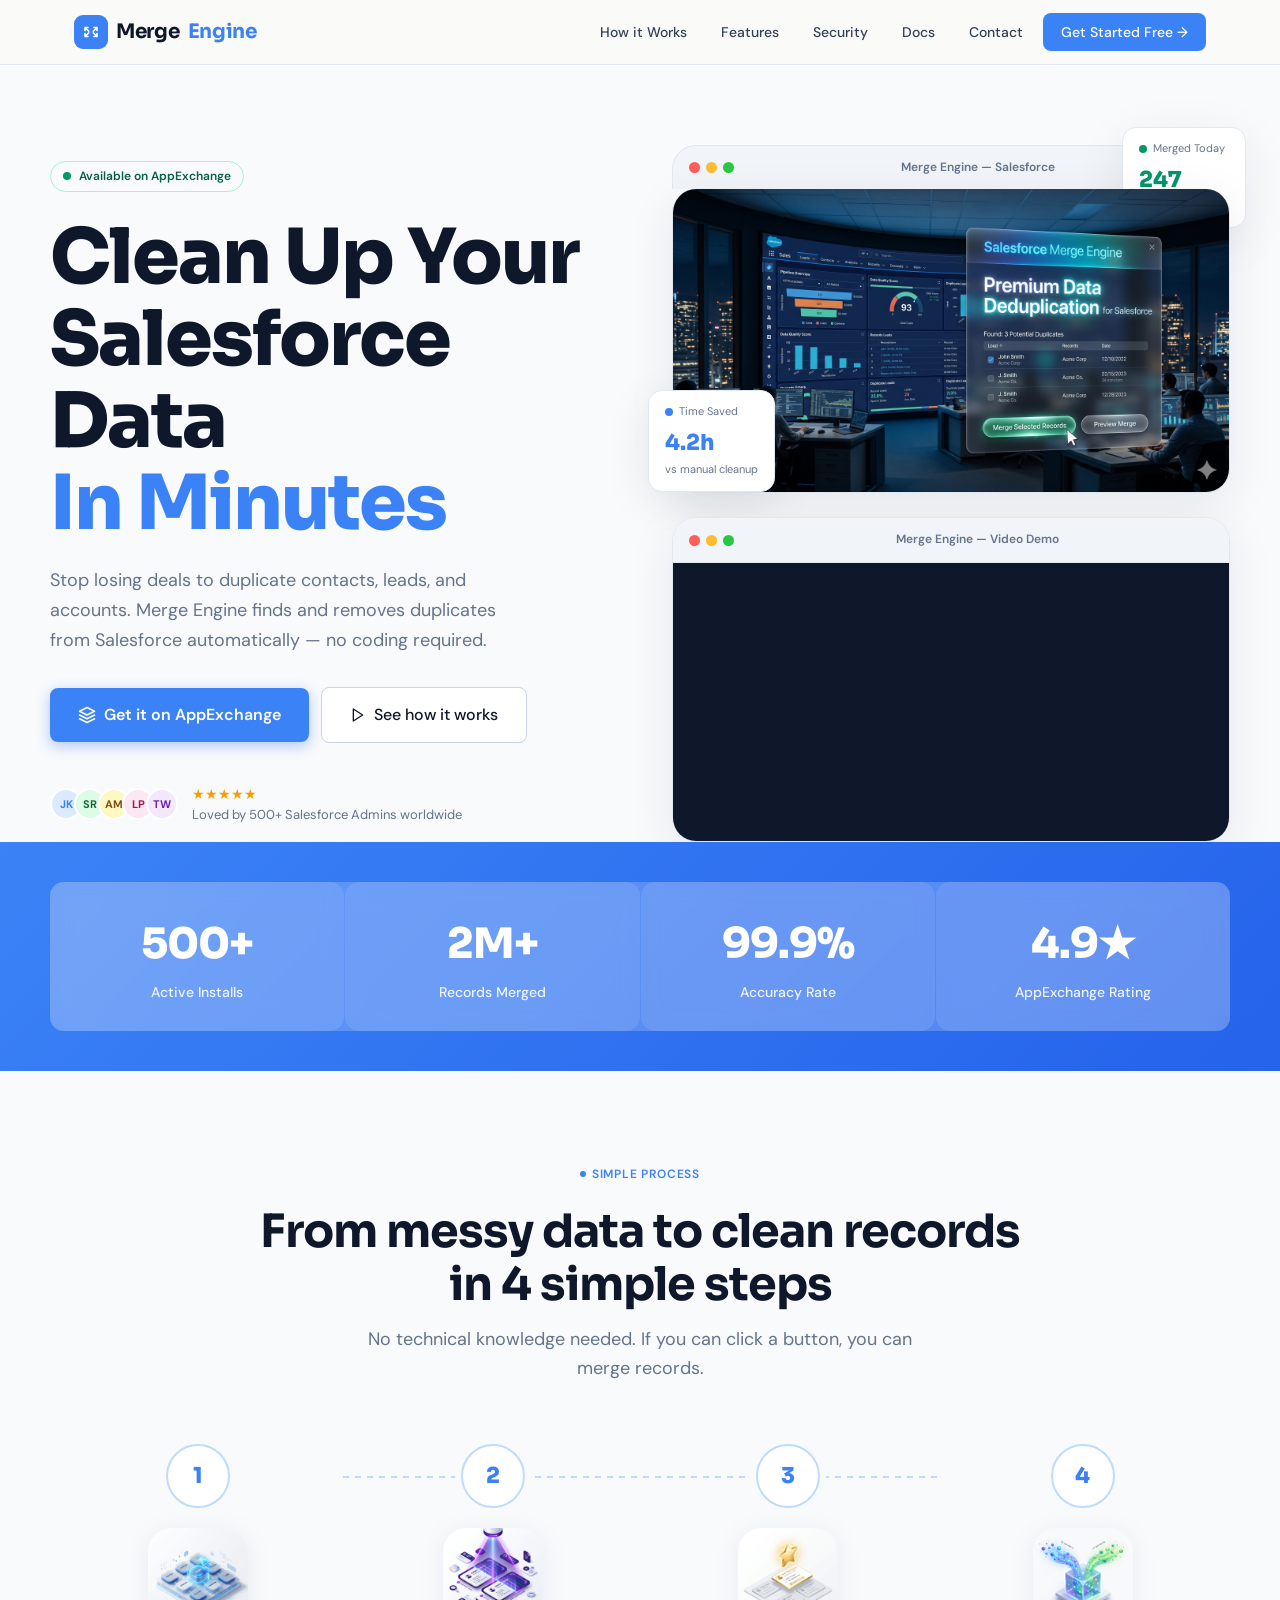
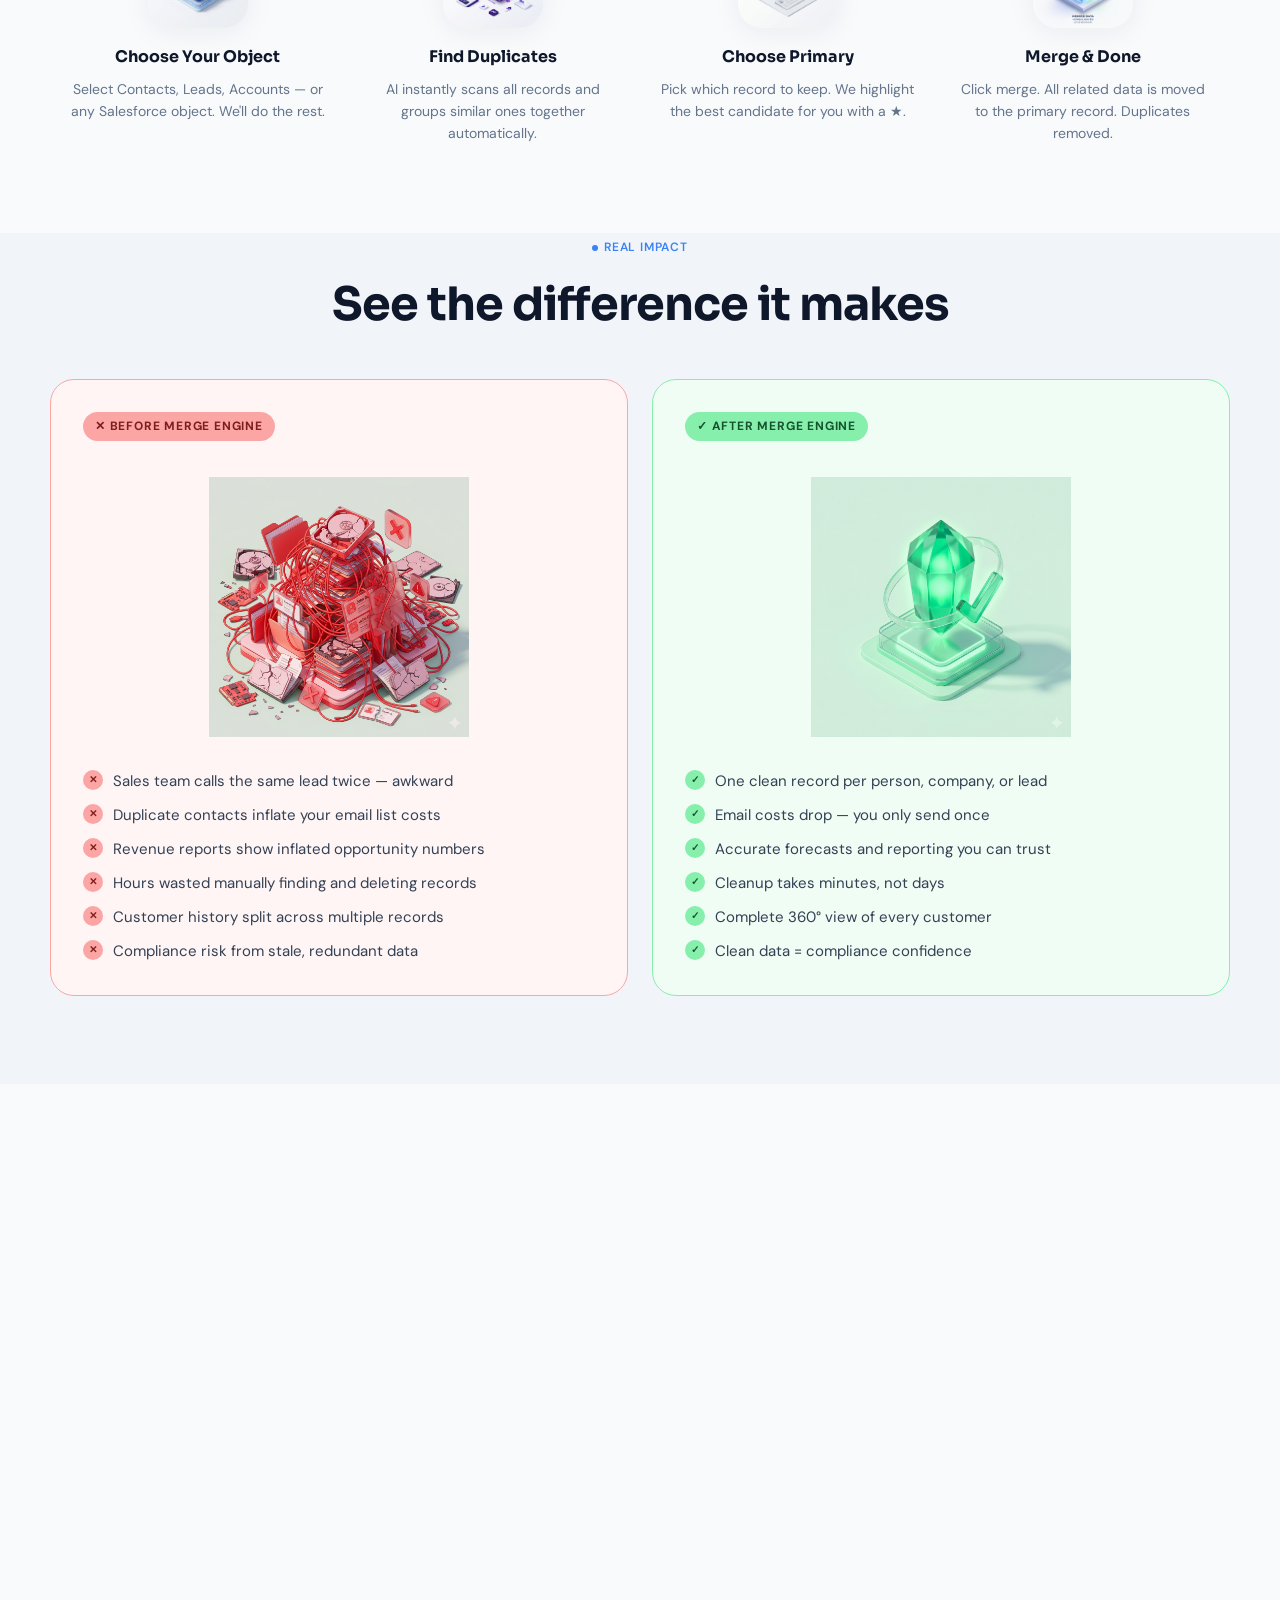
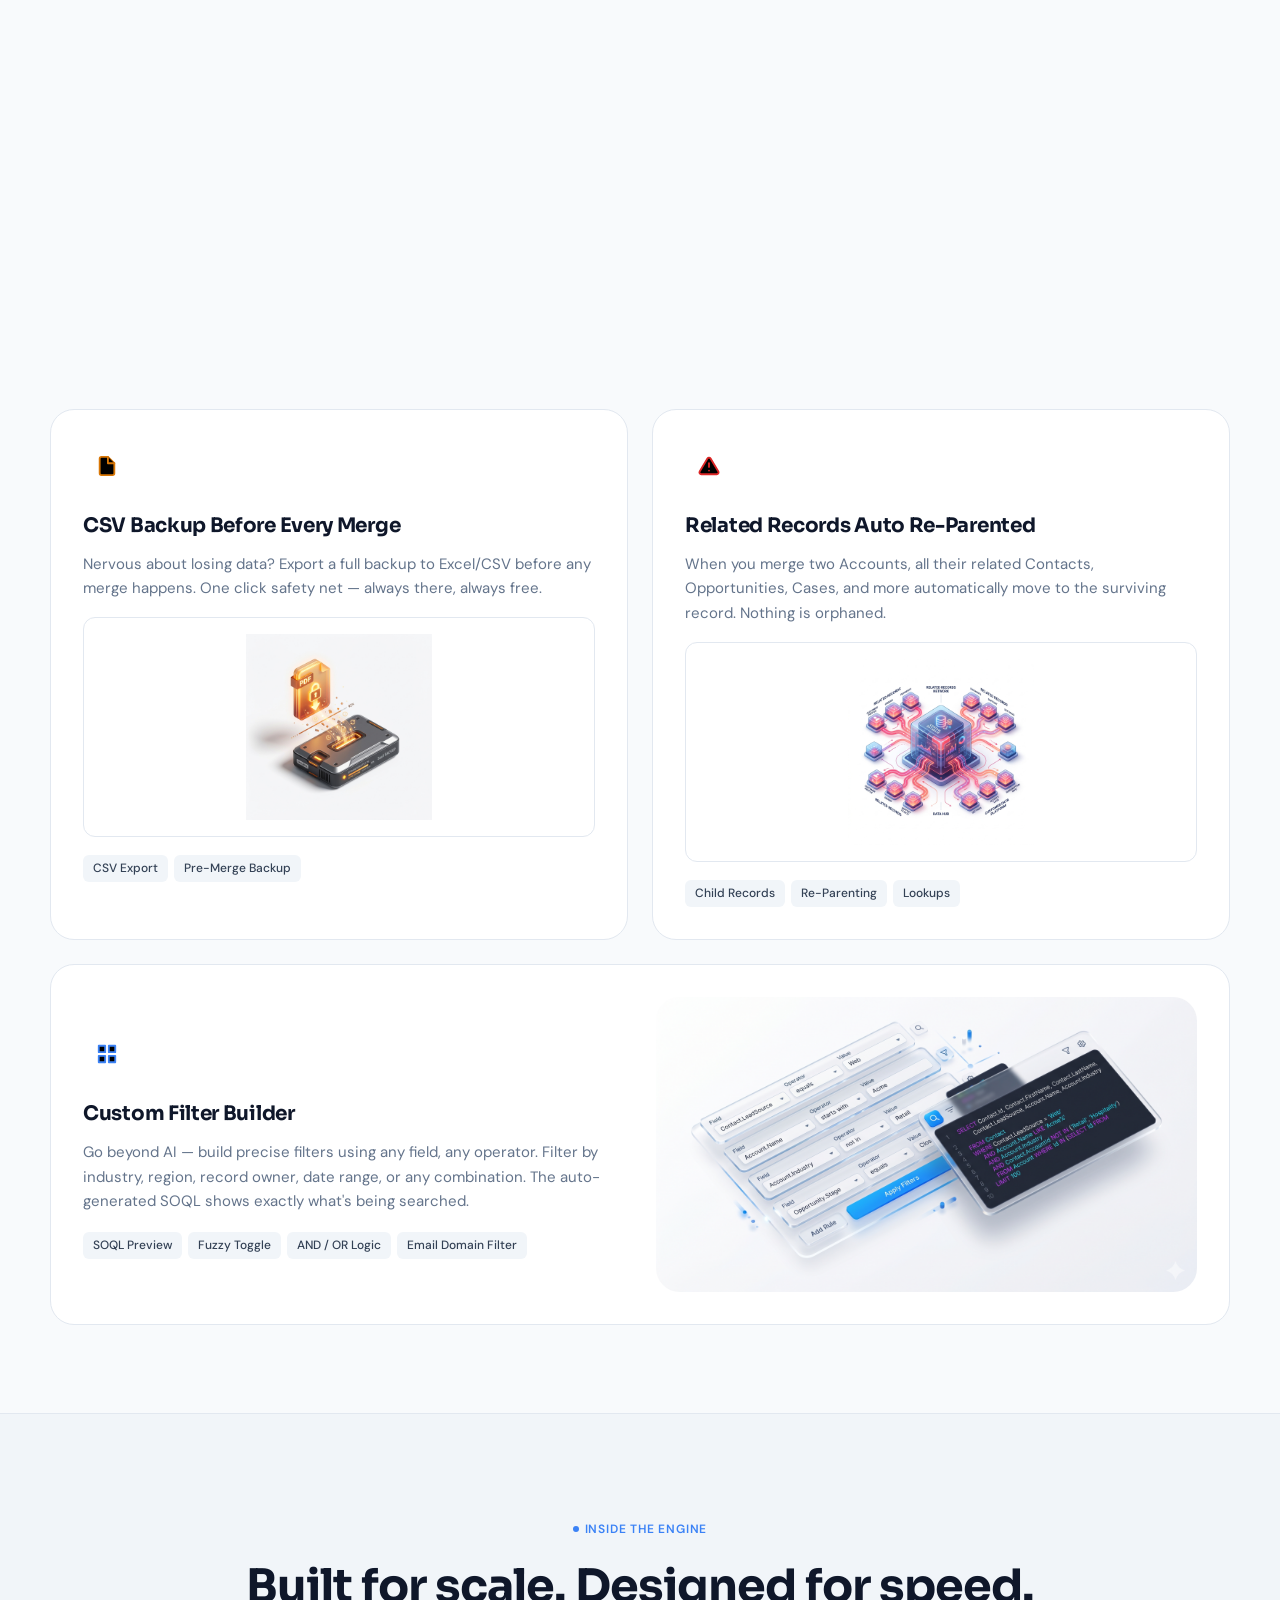
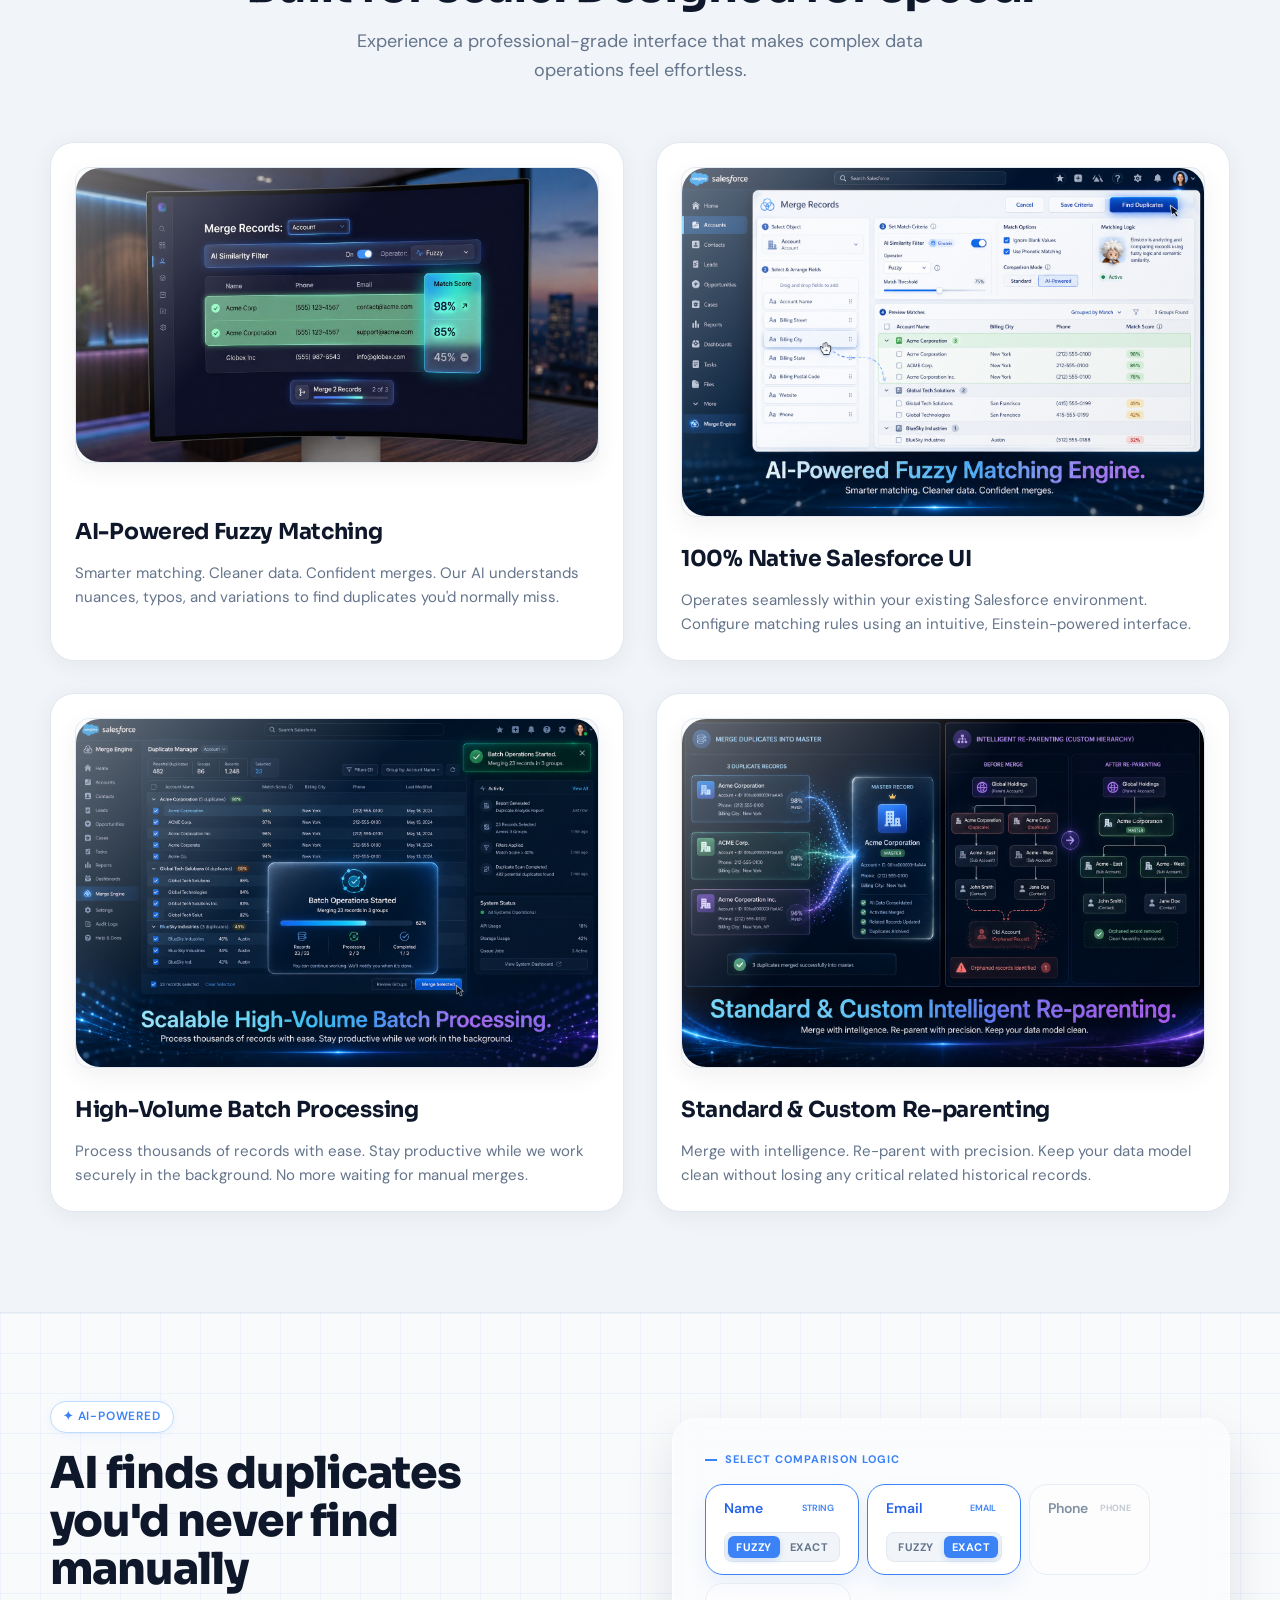
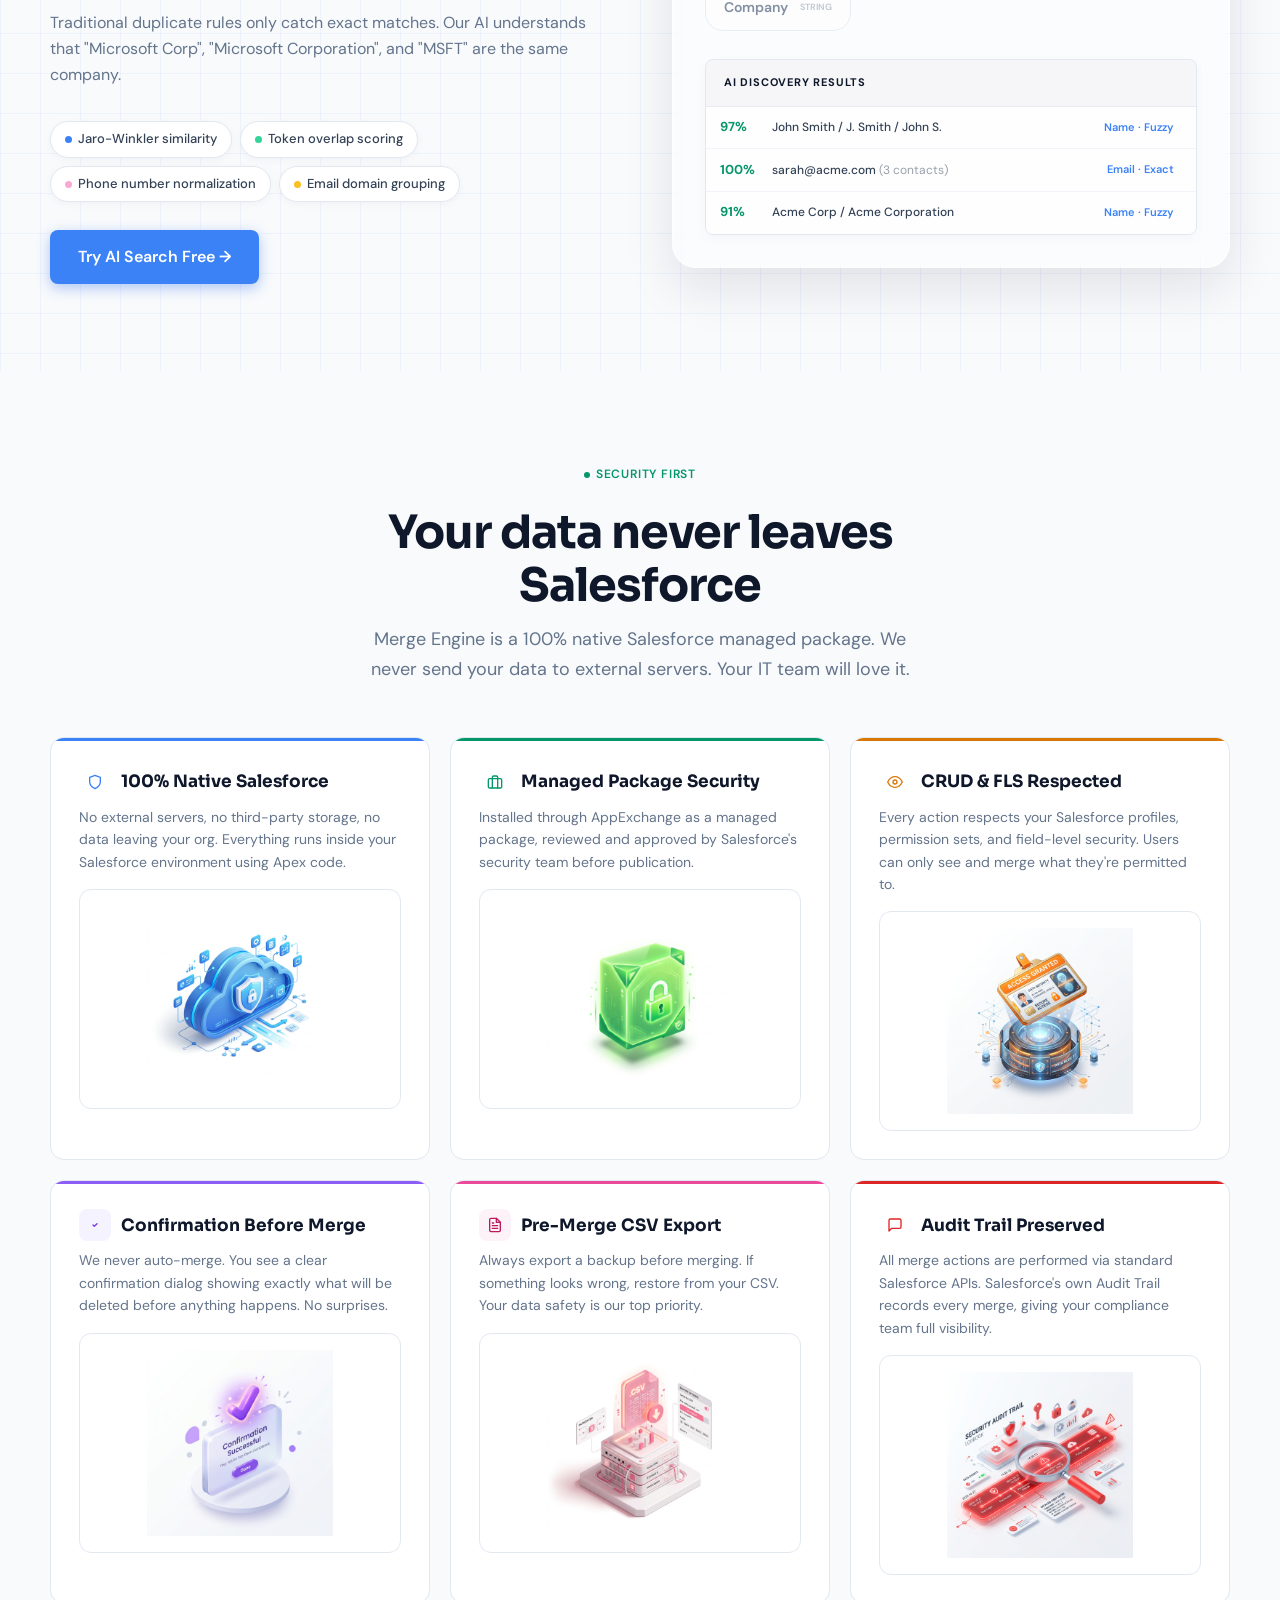
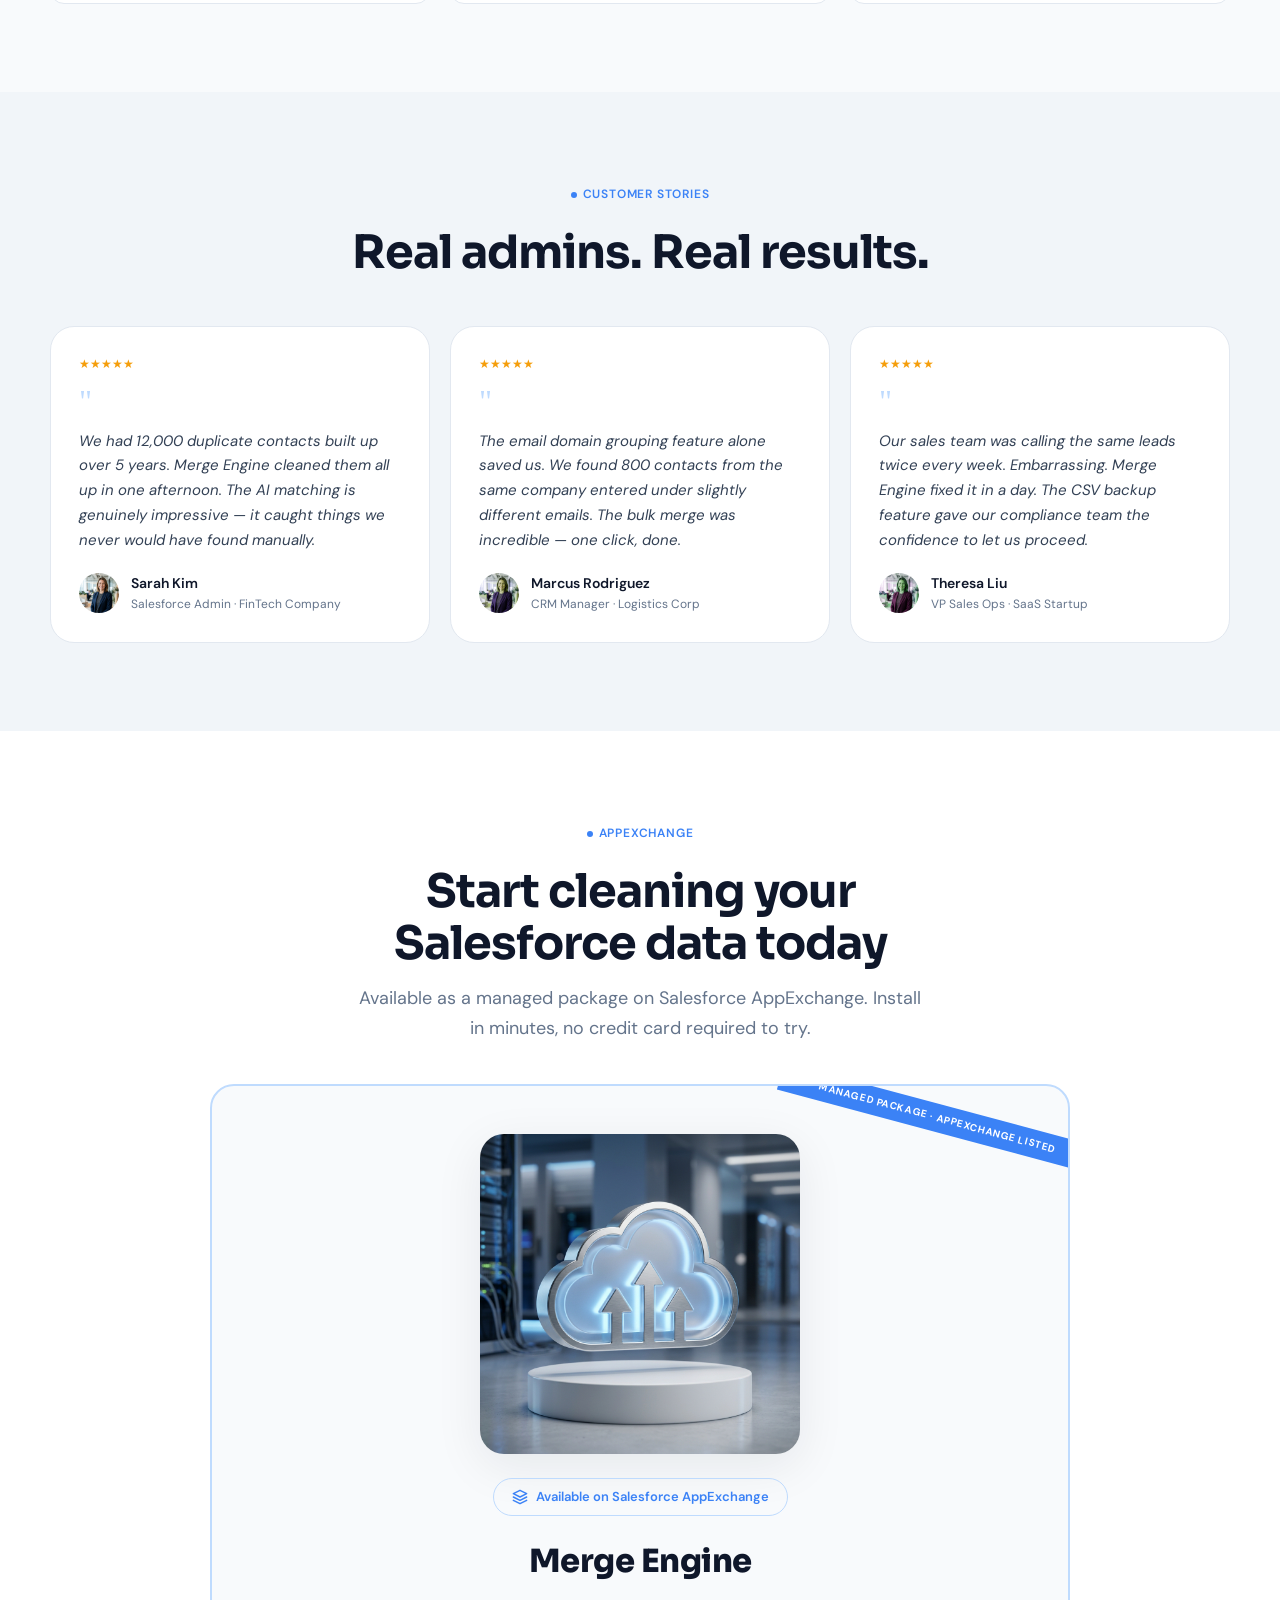
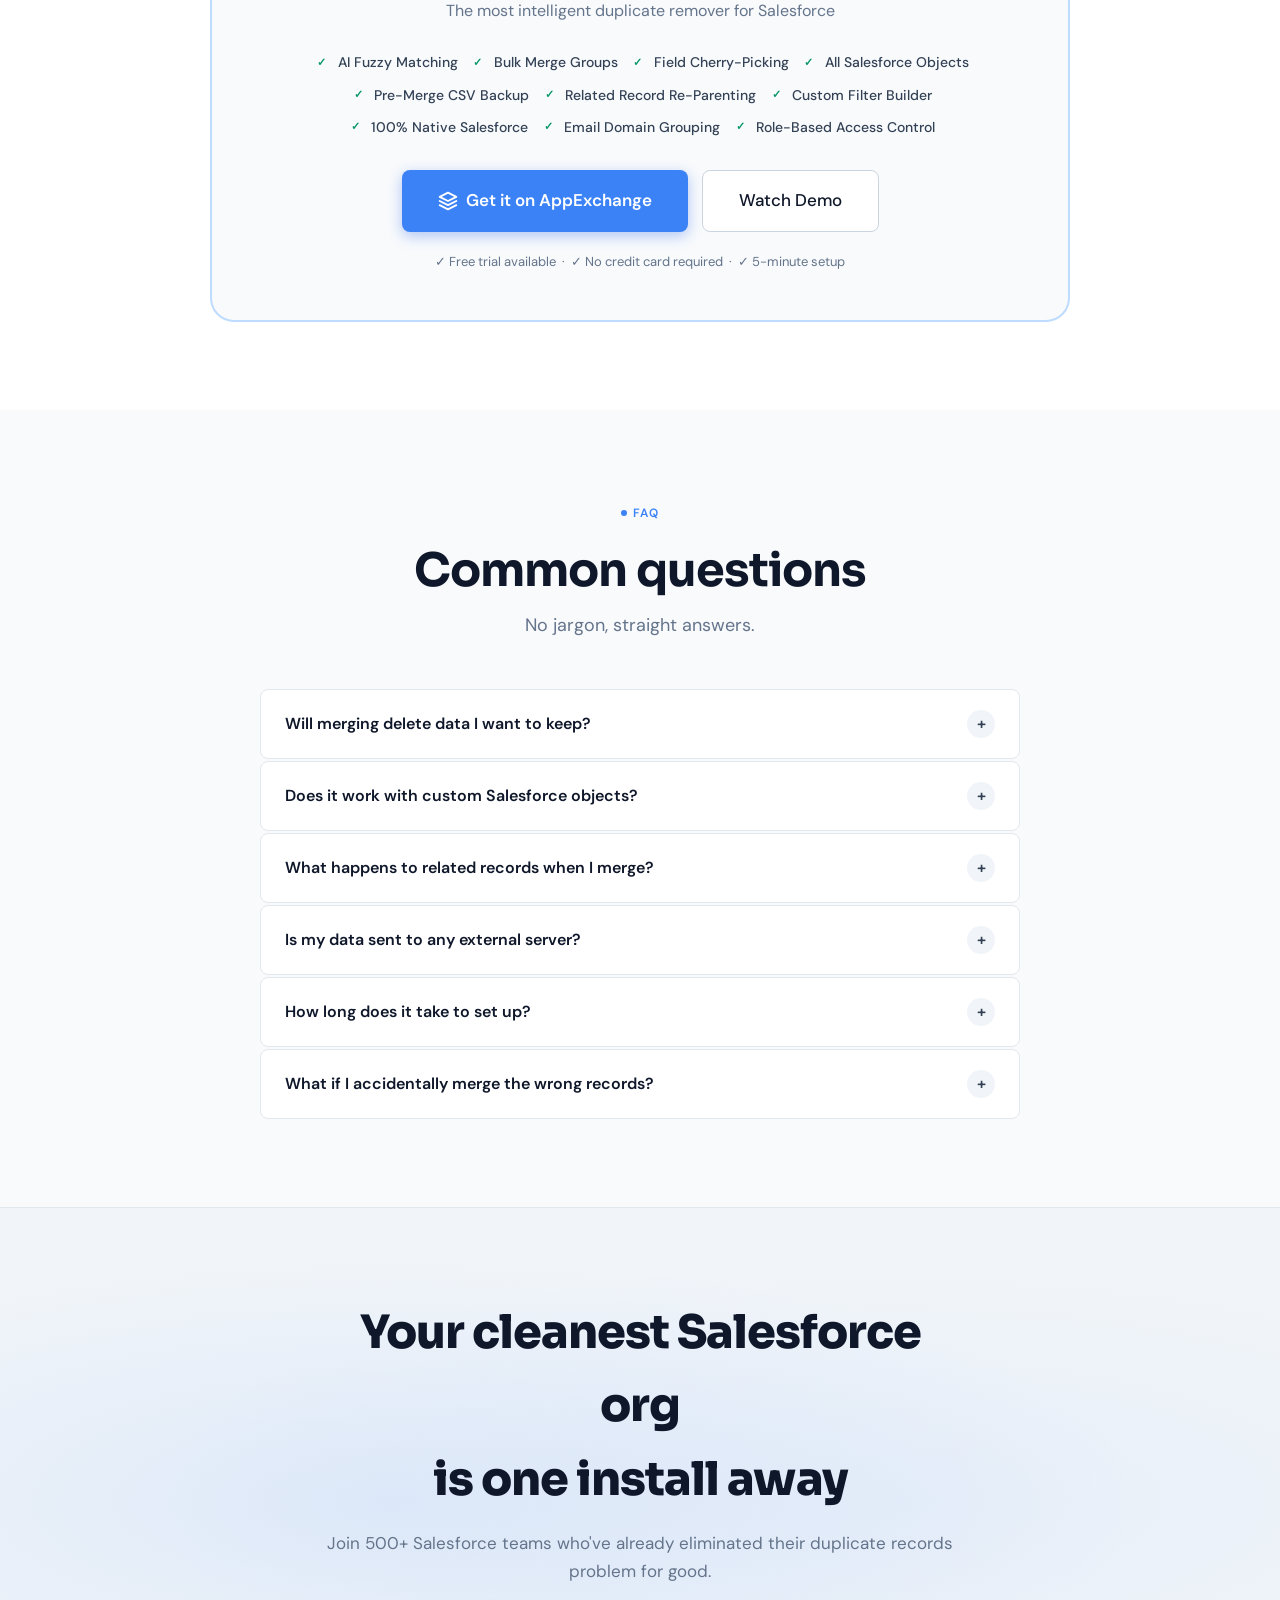
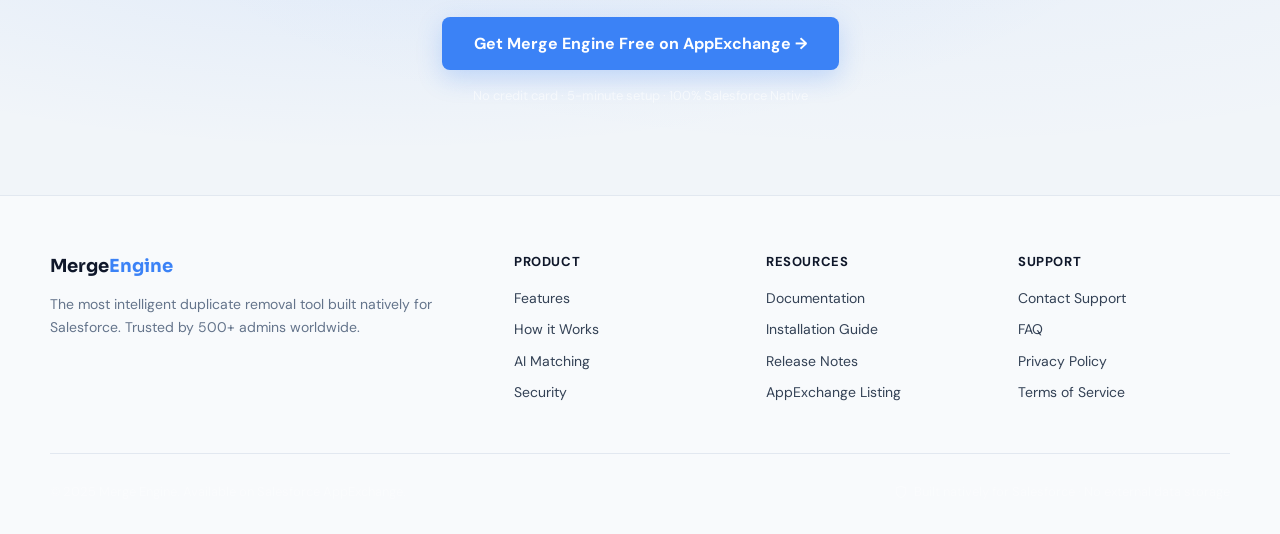
==== commit 948f093d: "style: enhance AI visual card with glassmorphism and professional toggles" ====
--- a/index.html
+++ b/index.html
@@ -362,31 +362,63 @@
       <a href="#get-started" class="btn-primary" style="display:inline-flex">Try AI Search Free →</a>
     </div>
     <div class="ai-visual reveal reveal-delay-1">
-      <div style="font-size:12px;font-weight:600;color:rgba(255,255,255,0.5);text-transform:uppercase;letter-spacing:0.8px;margin-bottom:14px">Select Fields to Compare</div>
+      <div style="font-size:11px;font-weight:700;color:var(--accent);text-transform:uppercase;letter-spacing:1px;margin-bottom:16px;display:flex;align-items:center;gap:8px">
+        <div style="width:12px;height:2px;background:var(--accent)"></div> Select Comparison Logic
+      </div>
       <div class="ai-field-grid">
         <div class="ai-field-chip selected">
-          <div>Name <span style="font-size:10px;opacity:0.7">STRING</span></div>
+          <div style="display:flex;justify-content:space-between;align-items:center;width:100%">
+            <span>Name</span>
+            <span style="font-size:9px;color:var(--accent);background:var(--accent-soft);padding:2px 6px;border-radius:4px">STRING</span>
+          </div>
           <div class="ai-mode-row">
             <button class="ai-mode-btn active">Fuzzy</button>
             <button class="ai-mode-btn">Exact</button>
           </div>
         </div>
         <div class="ai-field-chip selected">
-          <div>Email <span style="font-size:10px;opacity:0.7">EMAIL</span></div>
+          <div style="display:flex;justify-content:space-between;align-items:center;width:100%">
+            <span>Email</span>
+            <span style="font-size:9px;color:var(--accent);background:var(--accent-soft);padding:2px 6px;border-radius:4px">EMAIL</span>
+          </div>
           <div class="ai-mode-row">
             <button class="ai-mode-btn">Fuzzy</button>
             <button class="ai-mode-btn active">Exact</button>
           </div>
         </div>
-        <div class="ai-field-chip unselected">Phone <span style="font-size:10px">PHONE</span></div>
-        <div class="ai-field-chip unselected">Company <span style="font-size:10px">STRING</span></div>
-      </div>
-      <div class="ai-result-preview" style="margin-top:20px">
-        <div style="padding:10px 14px;font-size:11px;font-weight:700;text-transform:uppercase;letter-spacing:0.6px;color:rgba(255,255,255,0.35);border-bottom:1px solid rgba(255,255,255,0.06)">AI Duplicate Groups Found</div>
-        <div class="ai-result-row"><div class="ai-match-pct">97%</div><div style="flex:1">John Smith / J. Smith / John S.</div><div class="ai-match-field">Name · Fuzzy</div></div>
-        <div class="ai-result-row"><div class="ai-match-pct">100%</div><div style="flex:1">sarah@acme.com (3 contacts)</div><div class="ai-match-field">Email · Exact</div></div>
-        <div class="ai-result-row"><div class="ai-match-pct">91%</div><div style="flex:1">Acme Corp / Acme Corporation</div><div class="ai-match-field">Name · Fuzzy</div></div>
-        <div class="ai-result-row"><div class="ai-match-pct">88%</div><div style="flex:1">Global Tech / GlobalTech Inc</div><div class="ai-match-field">Name · Fuzzy</div></div>
+        <div class="ai-field-chip unselected">
+          <div style="display:flex;justify-content:space-between;align-items:center;width:100%;gap:12px">
+            <span>Phone</span>
+            <span style="font-size:9px;opacity:0.5">PHONE</span>
+          </div>
+        </div>
+        <div class="ai-field-chip unselected">
+          <div style="display:flex;justify-content:space-between;align-items:center;width:100%;gap:12px">
+            <span>Company</span>
+            <span style="font-size:9px;opacity:0.5">STRING</span>
+          </div>
+        </div>
+      </div>
+
+      <div class="ai-result-preview" style="margin-top:28px; background:rgba(255,255,255,0.5); backdrop-filter:blur(4px)">
+        <div style="padding:14px 18px;font-size:11px;font-weight:700;text-transform:uppercase;letter-spacing:0.8px;color:var(--ink);background:rgba(15,23,42,0.03);border-bottom:1px solid rgba(15,23,42,0.05)">
+          AI Discovery Results
+        </div>
+        <div class="ai-result-row">
+          <div class="ai-match-pct">97%</div>
+          <div style="flex:1;font-weight:500">John Smith / J. Smith / John S.</div>
+          <div class="ai-match-field" style="background:var(--accent-soft);padding:2px 8px;border-radius:4px;font-weight:600">Name · Fuzzy</div>
+        </div>
+        <div class="ai-result-row">
+          <div class="ai-match-pct">100%</div>
+          <div style="flex:1;font-weight:500">sarah@acme.com <span style="opacity:0.5;font-weight:400">(3 contacts)</span></div>
+          <div class="ai-match-field" style="background:var(--accent-soft);padding:2px 8px;border-radius:4px;font-weight:600">Email · Exact</div>
+        </div>
+        <div class="ai-result-row">
+          <div class="ai-match-pct">91%</div>
+          <div style="flex:1;font-weight:500">Acme Corp / Acme Corporation</div>
+          <div class="ai-match-field" style="background:var(--accent-soft);padding:2px 8px;border-radius:4px;font-weight:600">Name · Fuzzy</div>
+        </div>
       </div>
     </div>
   </div>
--- a/css/styles.css
+++ b/css/styles.css
@@ -179,14 +179,16 @@
 .ai-chips{display:flex;flex-wrap:wrap;gap:8px;margin-bottom:28px}
 .ai-chip{display:flex;align-items:center;gap:6px;background:var(--white);border:1px solid var(--border);color:var(--ink2);font-size:13px;font-weight:500;padding:7px 14px;border-radius:99px;box-shadow:0 2px 8px rgba(15,23,42,0.04)}
 .ai-chip .chip-dot{width:7px;height:7px;border-radius:50%;background:var(--accent)}
-.ai-visual{background:rgba(255,255,255,0.7);border:1px solid var(--border);border-radius:var(--radius-lg);padding:24px;backdrop-filter:blur(8px);box-shadow:var(--shadow-lg)}
+.ai-visual{background:rgba(255,255,255,0.4);border:1px solid rgba(255,255,255,0.5);border-radius:var(--radius-lg);padding:32px;backdrop-filter:blur(12px);box-shadow:0 20px 50px rgba(15,23,42,0.1);position:relative;z-index:1}
 .ai-field-grid{display:flex;flex-wrap:wrap;gap:8px;margin-top:14px}
-.ai-field-chip{padding:8px 14px;border-radius:99px;font-size:13px;font-weight:500;cursor:pointer;transition:all 0.2s}
-.ai-field-chip.selected{background:var(--accent-soft);border:1.5px solid var(--accent);color:var(--accent2)}
-.ai-field-chip.unselected{background:var(--bg2);border:1px solid var(--border);color:var(--ink3)}
-.ai-mode-row{display:flex;gap:6px;margin-top:6px}
-.ai-mode-btn{flex:1;padding:5px;border-radius:6px;border:1px solid var(--border);background:var(--bg);color:var(--ink3);font-size:11px;font-weight:600;cursor:pointer;transition:all 0.2s}
-.ai-mode-btn.active{background:var(--accent);border-color:var(--accent2);color:#fff}
+.ai-field-chip{padding:12px 18px;border-radius:18px;font-size:14px;font-weight:600;cursor:pointer;transition:all 0.3s cubic-bezier(0.16,1,0.3,1);display:flex;flex-direction:column;gap:8px;background:var(--white);border:1.5px solid var(--border);color:var(--ink2)}
+.ai-field-chip.selected{background:rgba(255,255,255,0.9);border-color:var(--accent);box-shadow:0 10px 20px rgba(37,99,235,0.08);color:var(--accent2)}
+.ai-field-chip.unselected{background:rgba(255,255,255,0.5);border-color:var(--border);color:var(--ink3);opacity:0.8}
+.ai-field-chip:hover{transform:translateY(-2px);border-color:var(--accent-mid)}
+.ai-mode-row{display:flex;background:var(--bg2);padding:3px;border-radius:8px;gap:2px;margin-top:4px;border:1px solid var(--border)}
+.ai-mode-btn{flex:1;padding:4px 8px;border-radius:6px;border:none;background:transparent;color:var(--ink3);font-size:11px;font-weight:700;cursor:pointer;transition:all 0.2s;text-transform:uppercase;letter-spacing:0.5px}
+.ai-mode-btn.active{background:var(--accent);color:#fff;box-shadow:0 2px 6px rgba(37,99,235,0.2)}
+.ai-field-chip.unselected .ai-mode-row{display:none}
 .ai-result-preview{margin-top:20px;background:var(--white);border:1px solid var(--border);border-radius:var(--radius-sm);overflow:hidden;box-shadow:0 4px 12px rgba(15,23,42,0.03)}
 .ai-result-row{padding:10px 14px;display:flex;align-items:center;gap:10px;border-bottom:1px solid var(--bg2);font-size:12px;color:var(--ink2)}
 .ai-result-row:last-child{border-bottom:none}
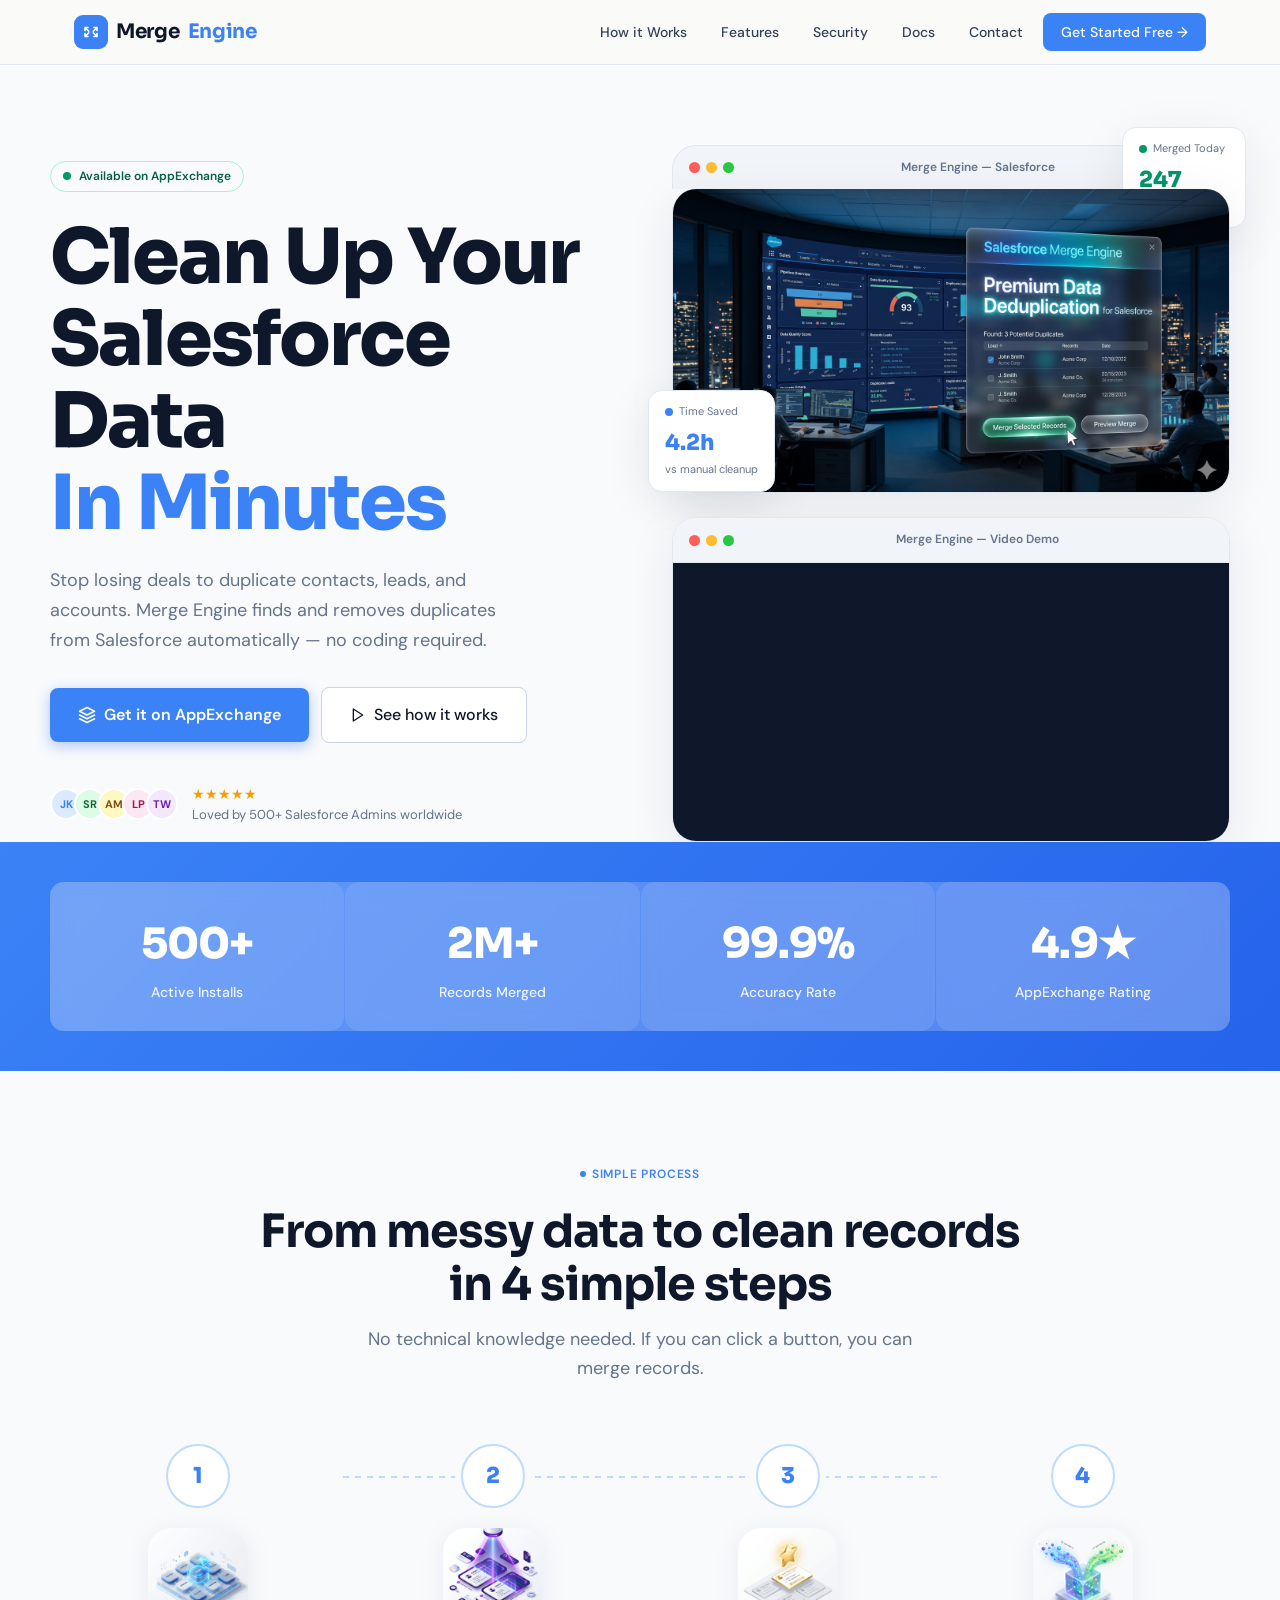
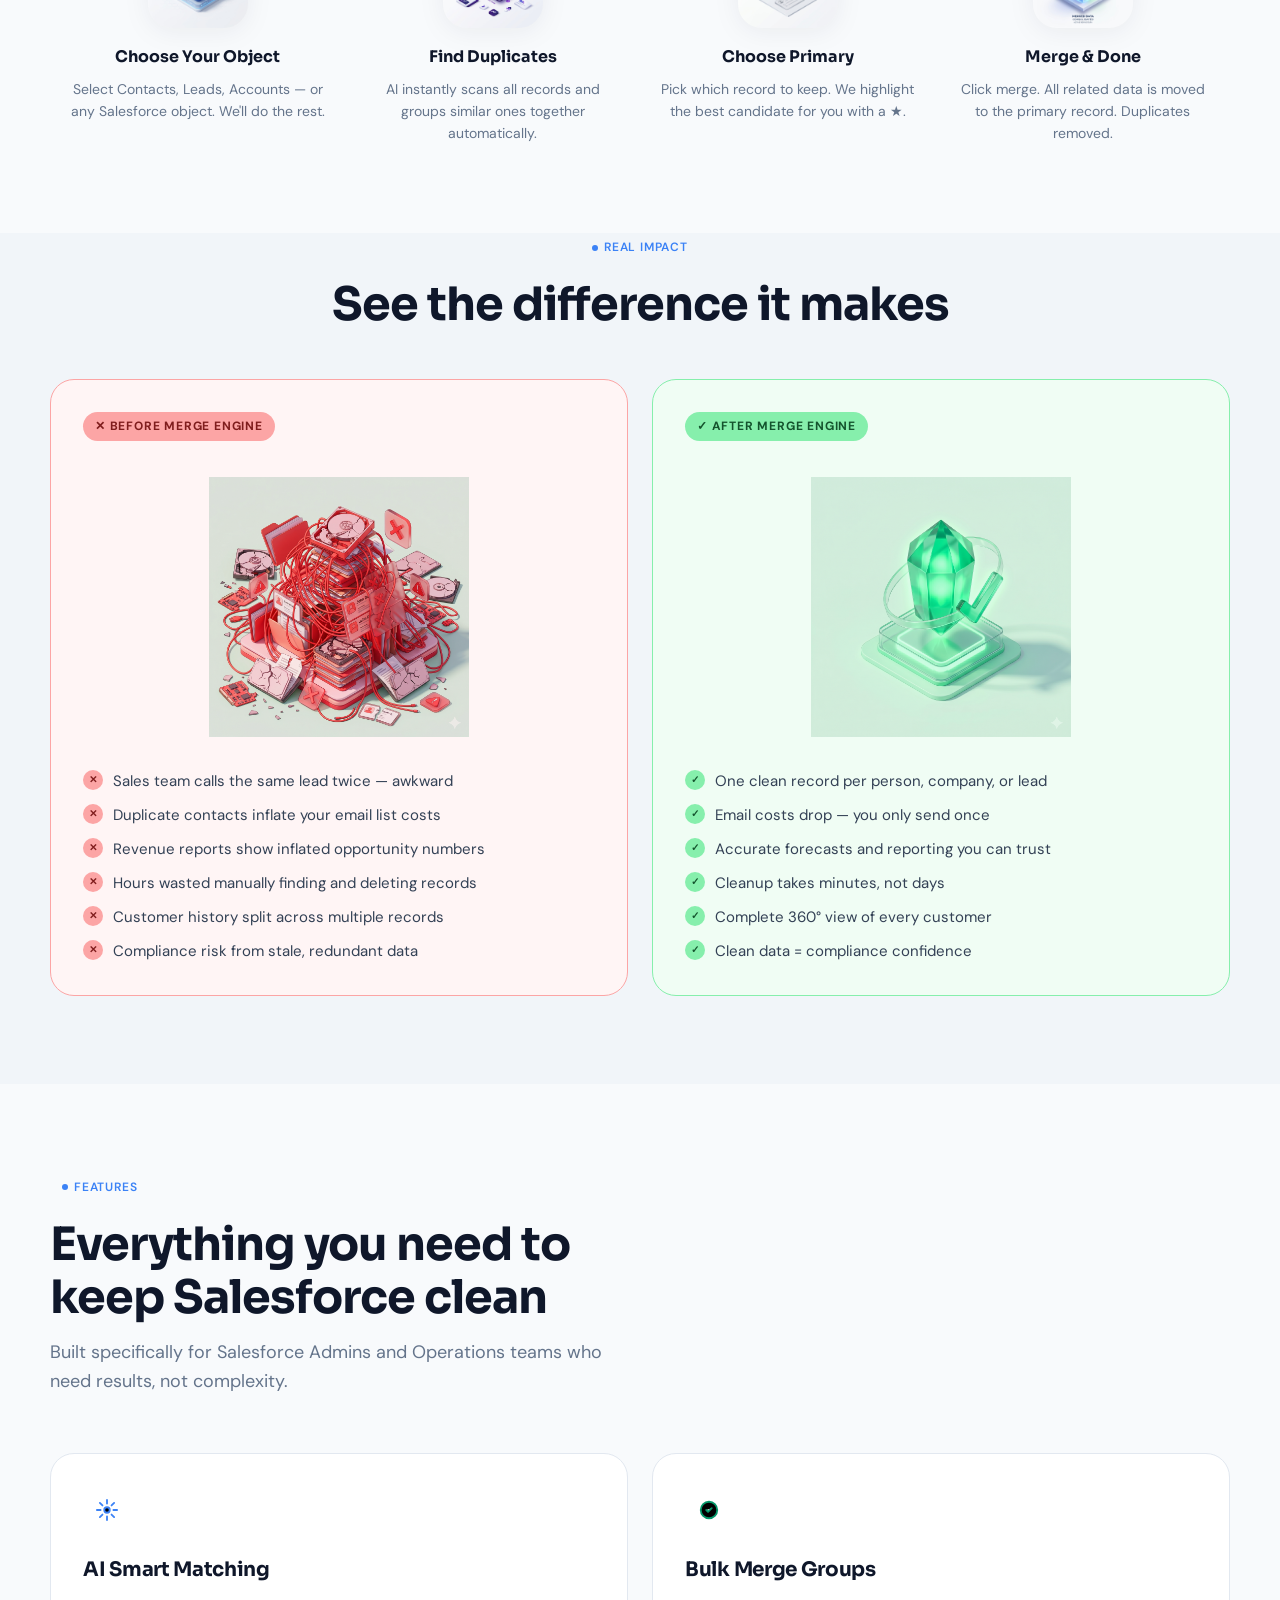
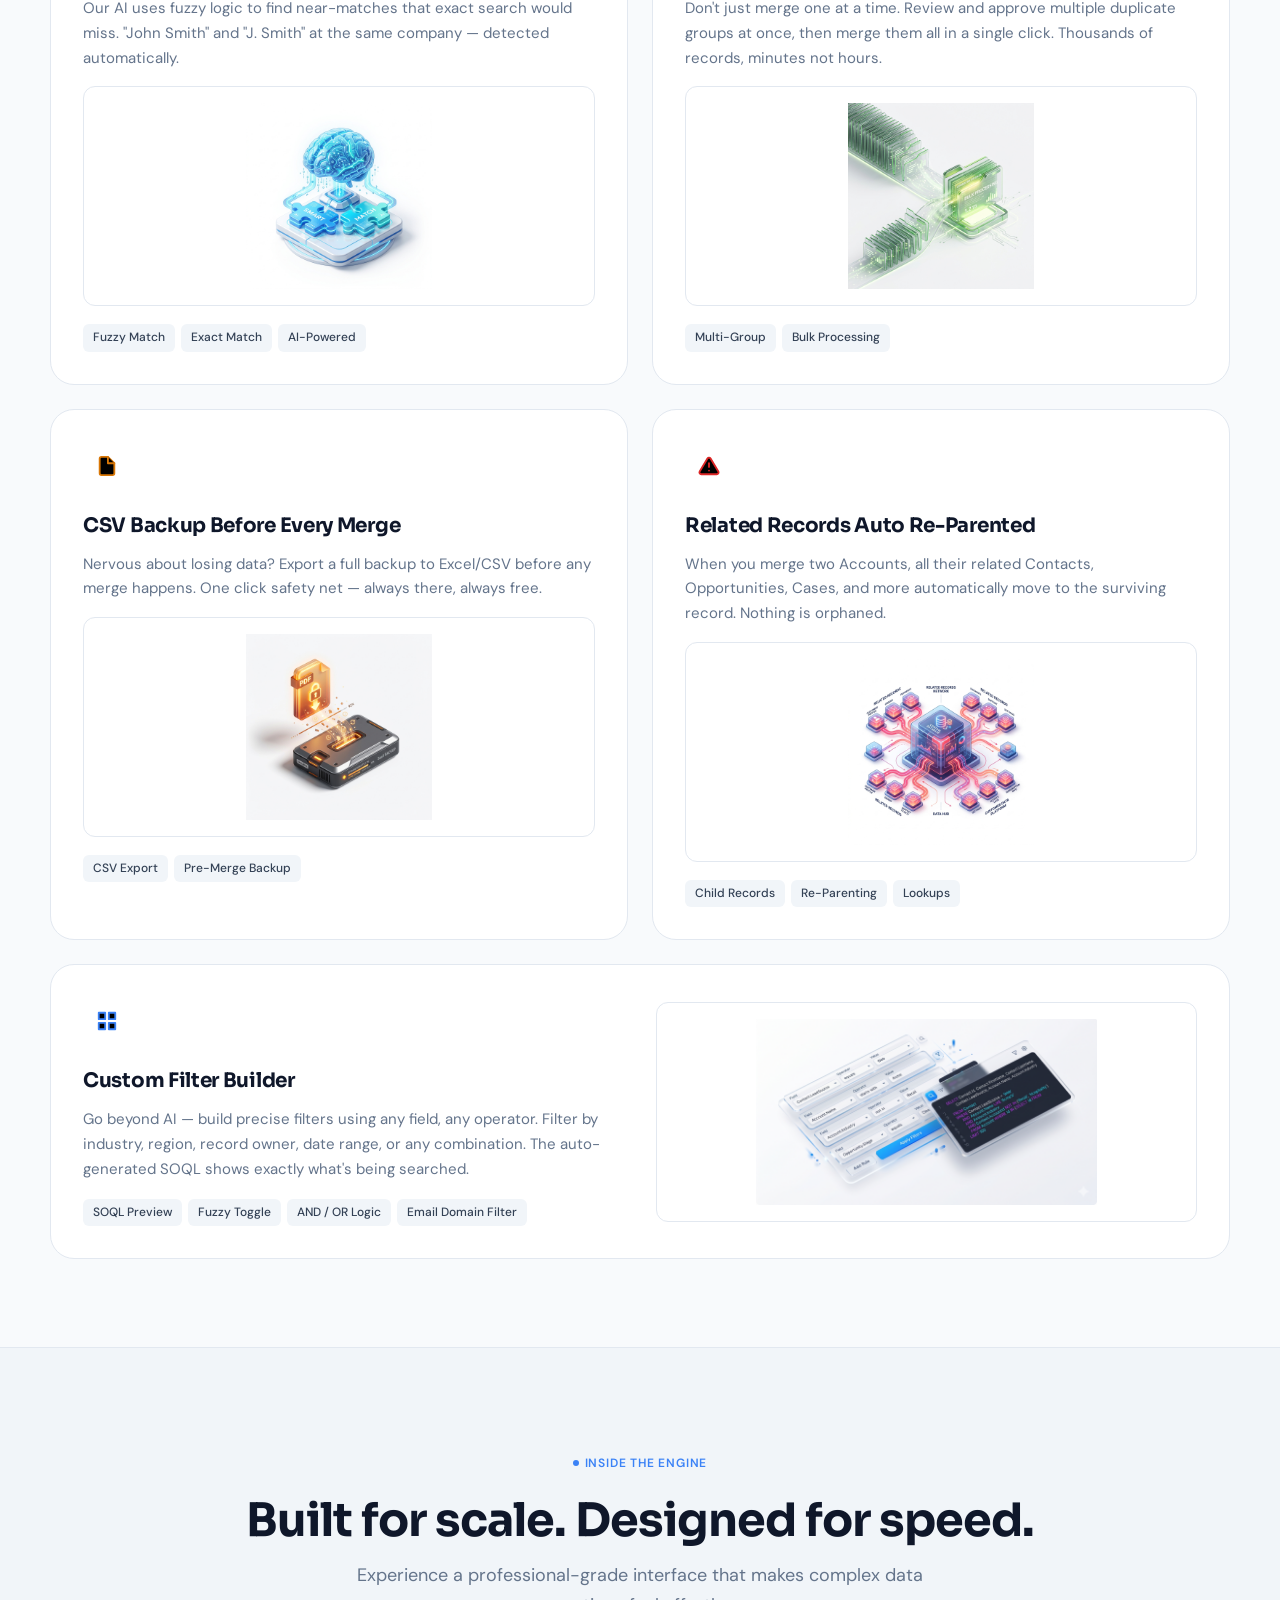
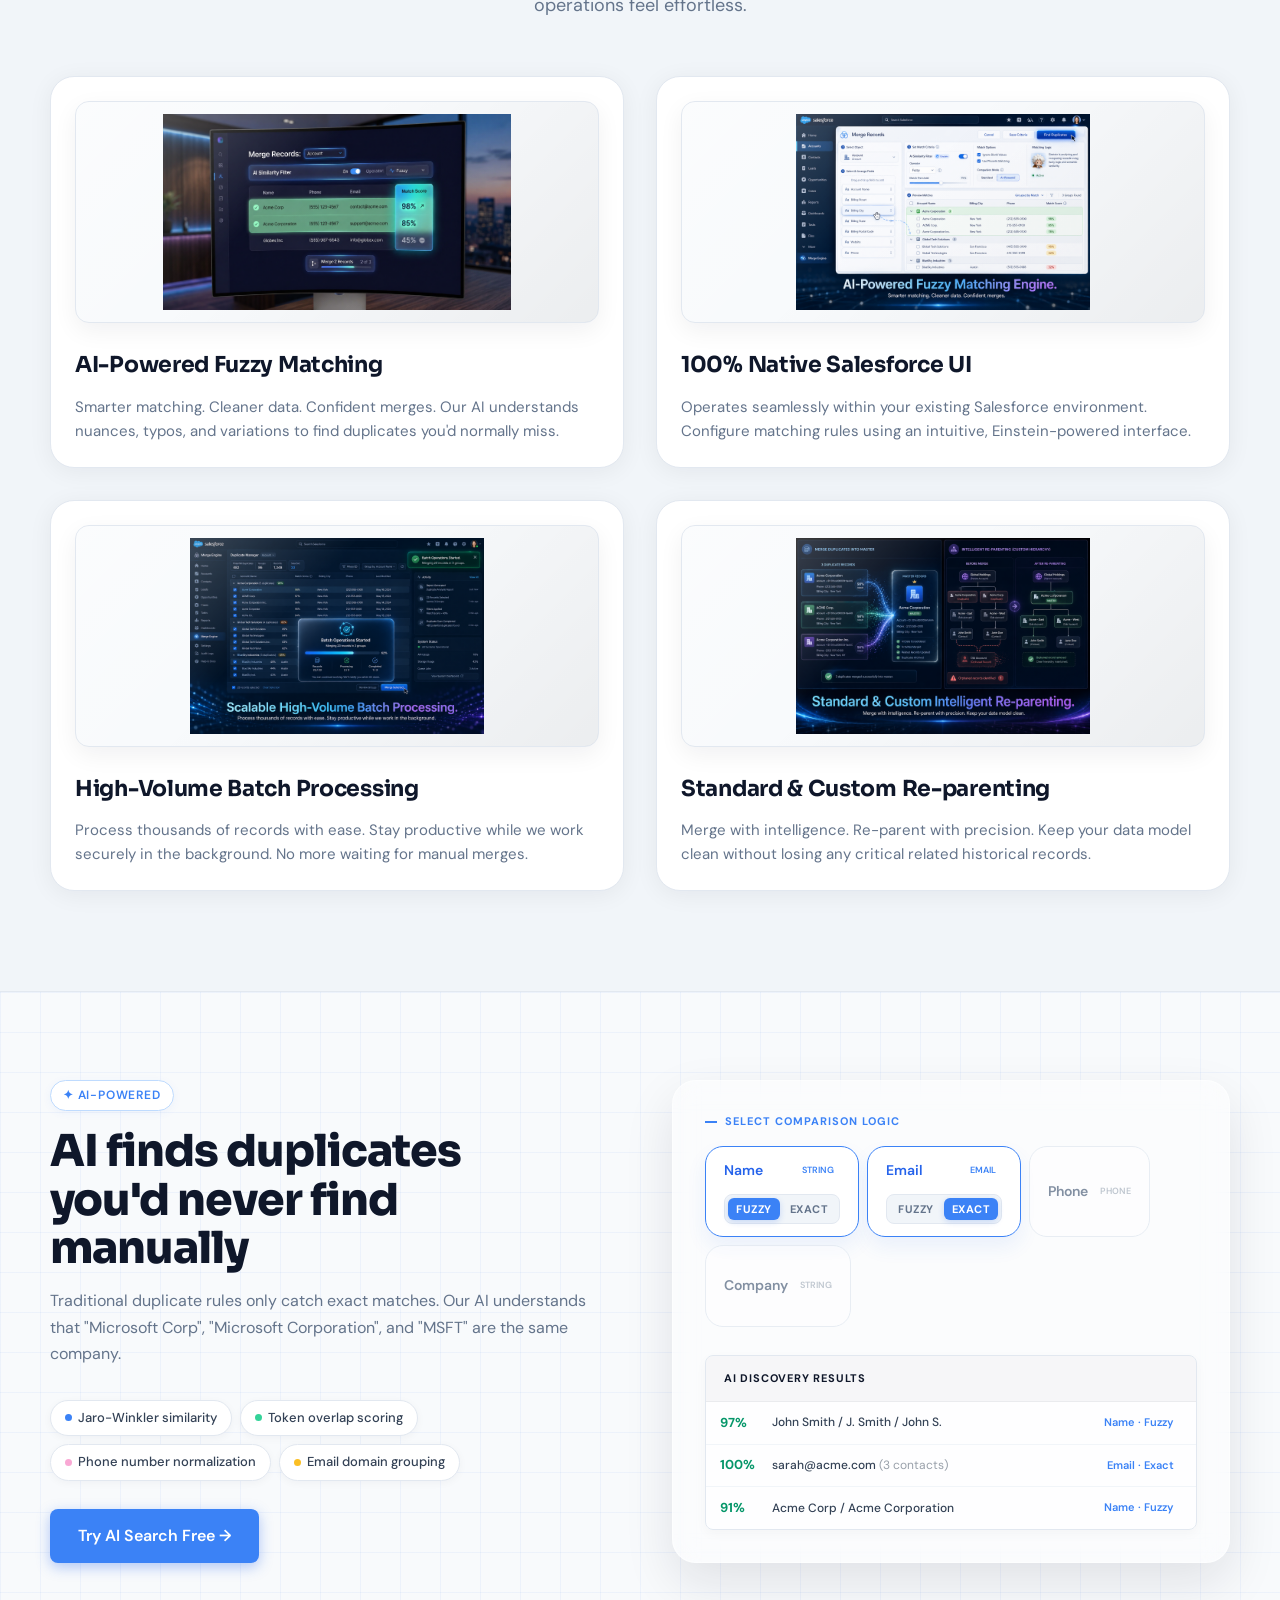
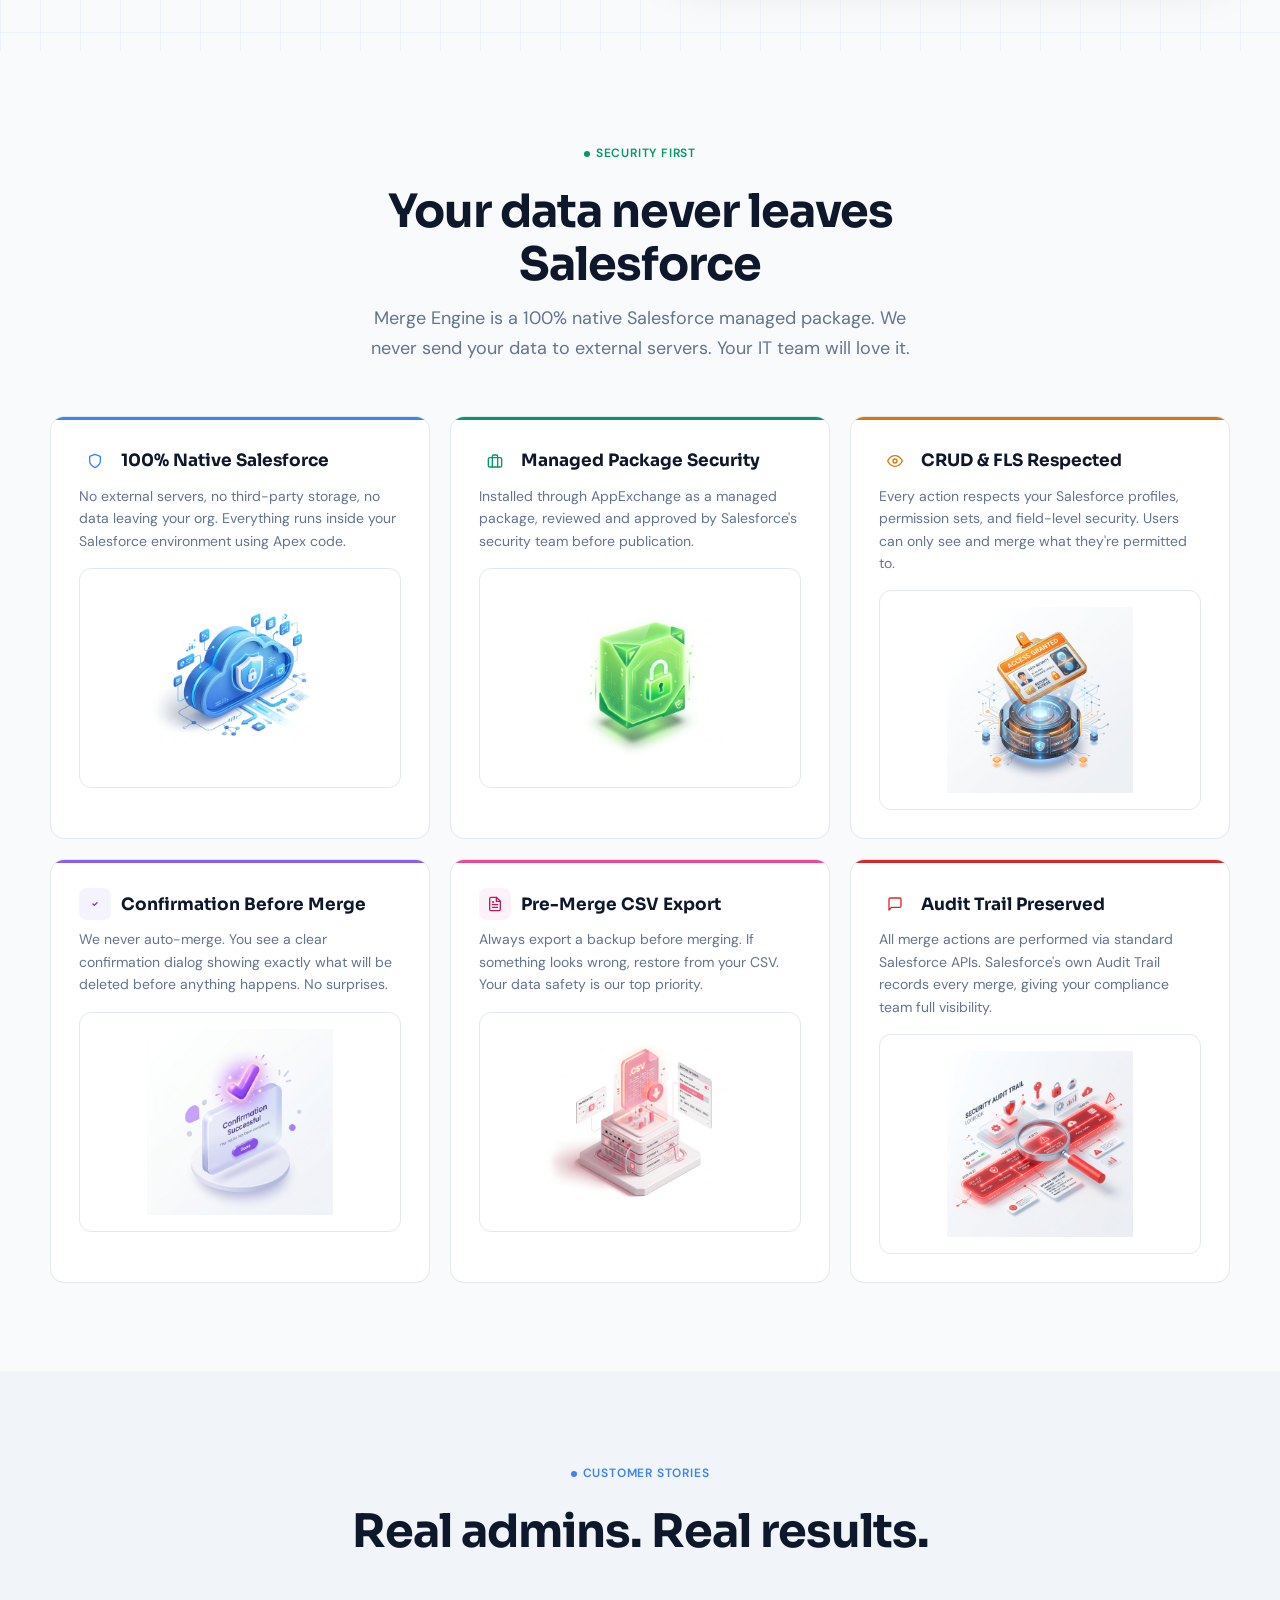
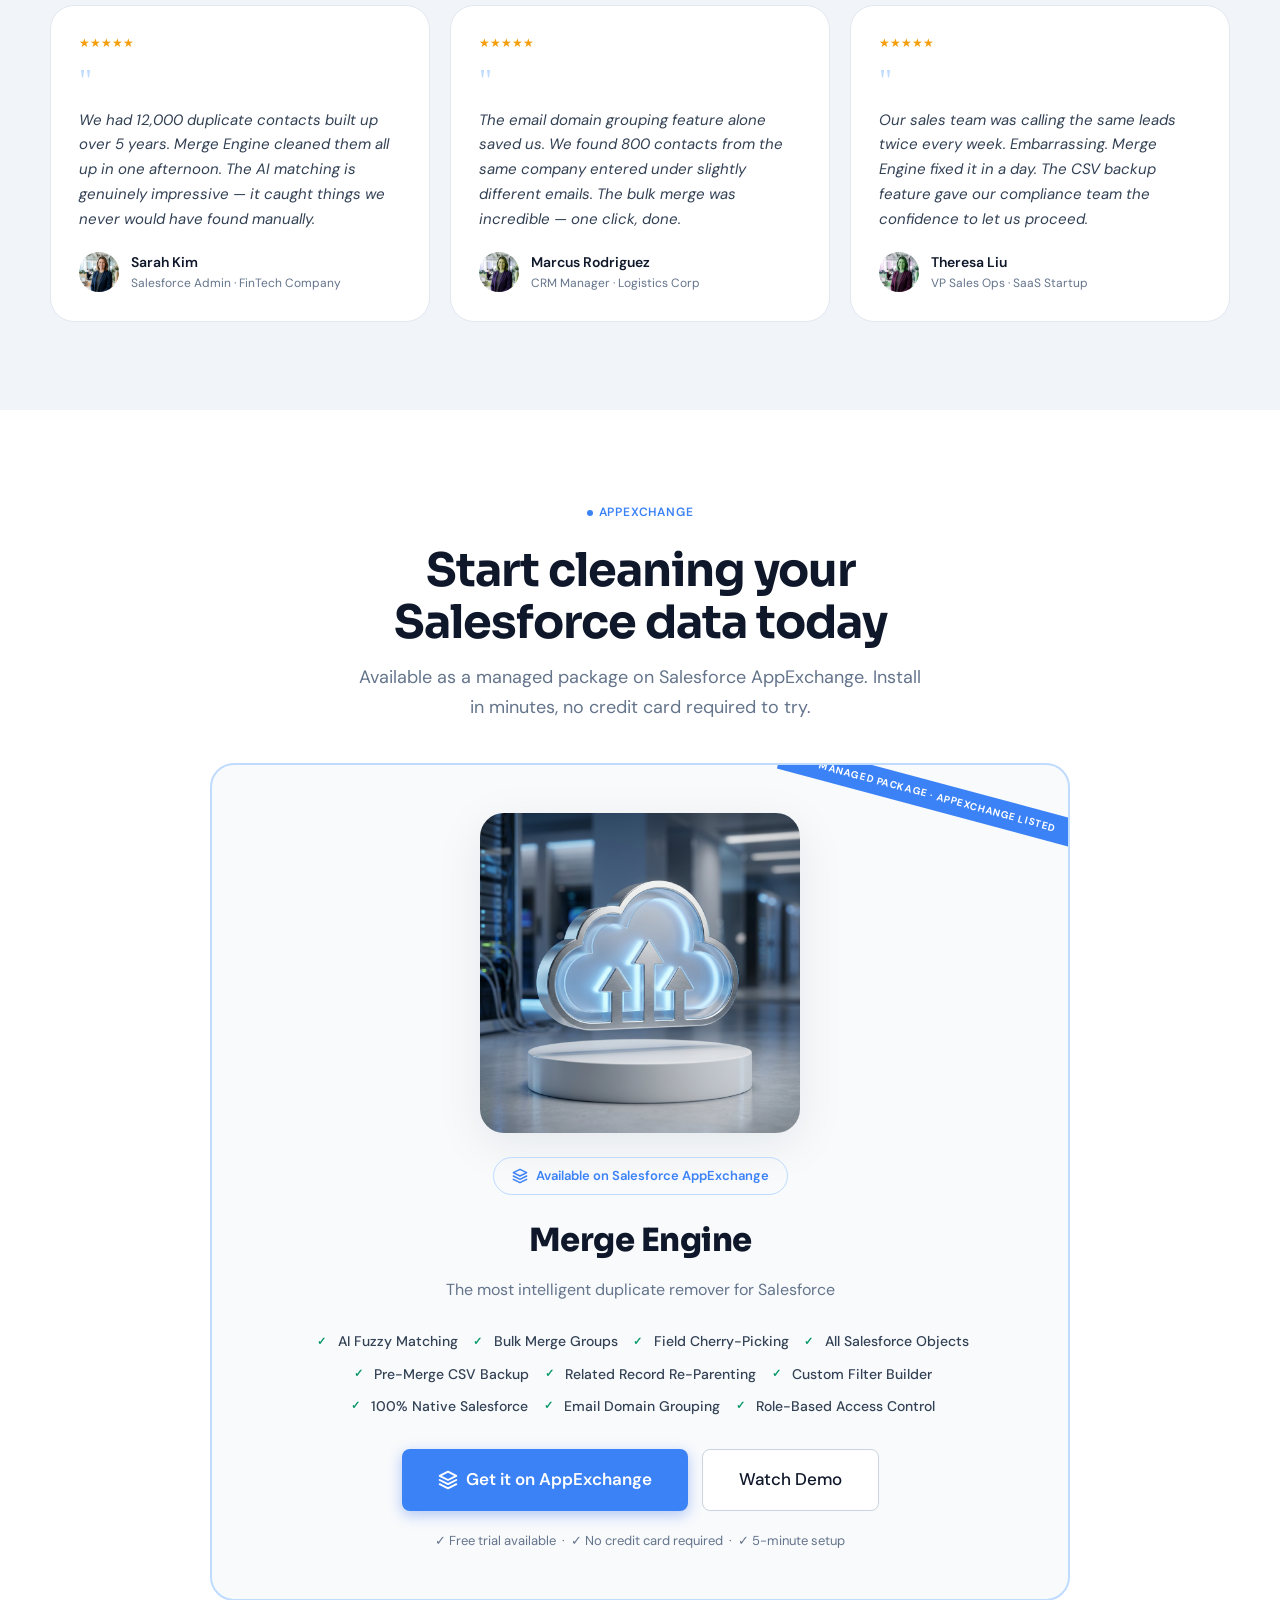
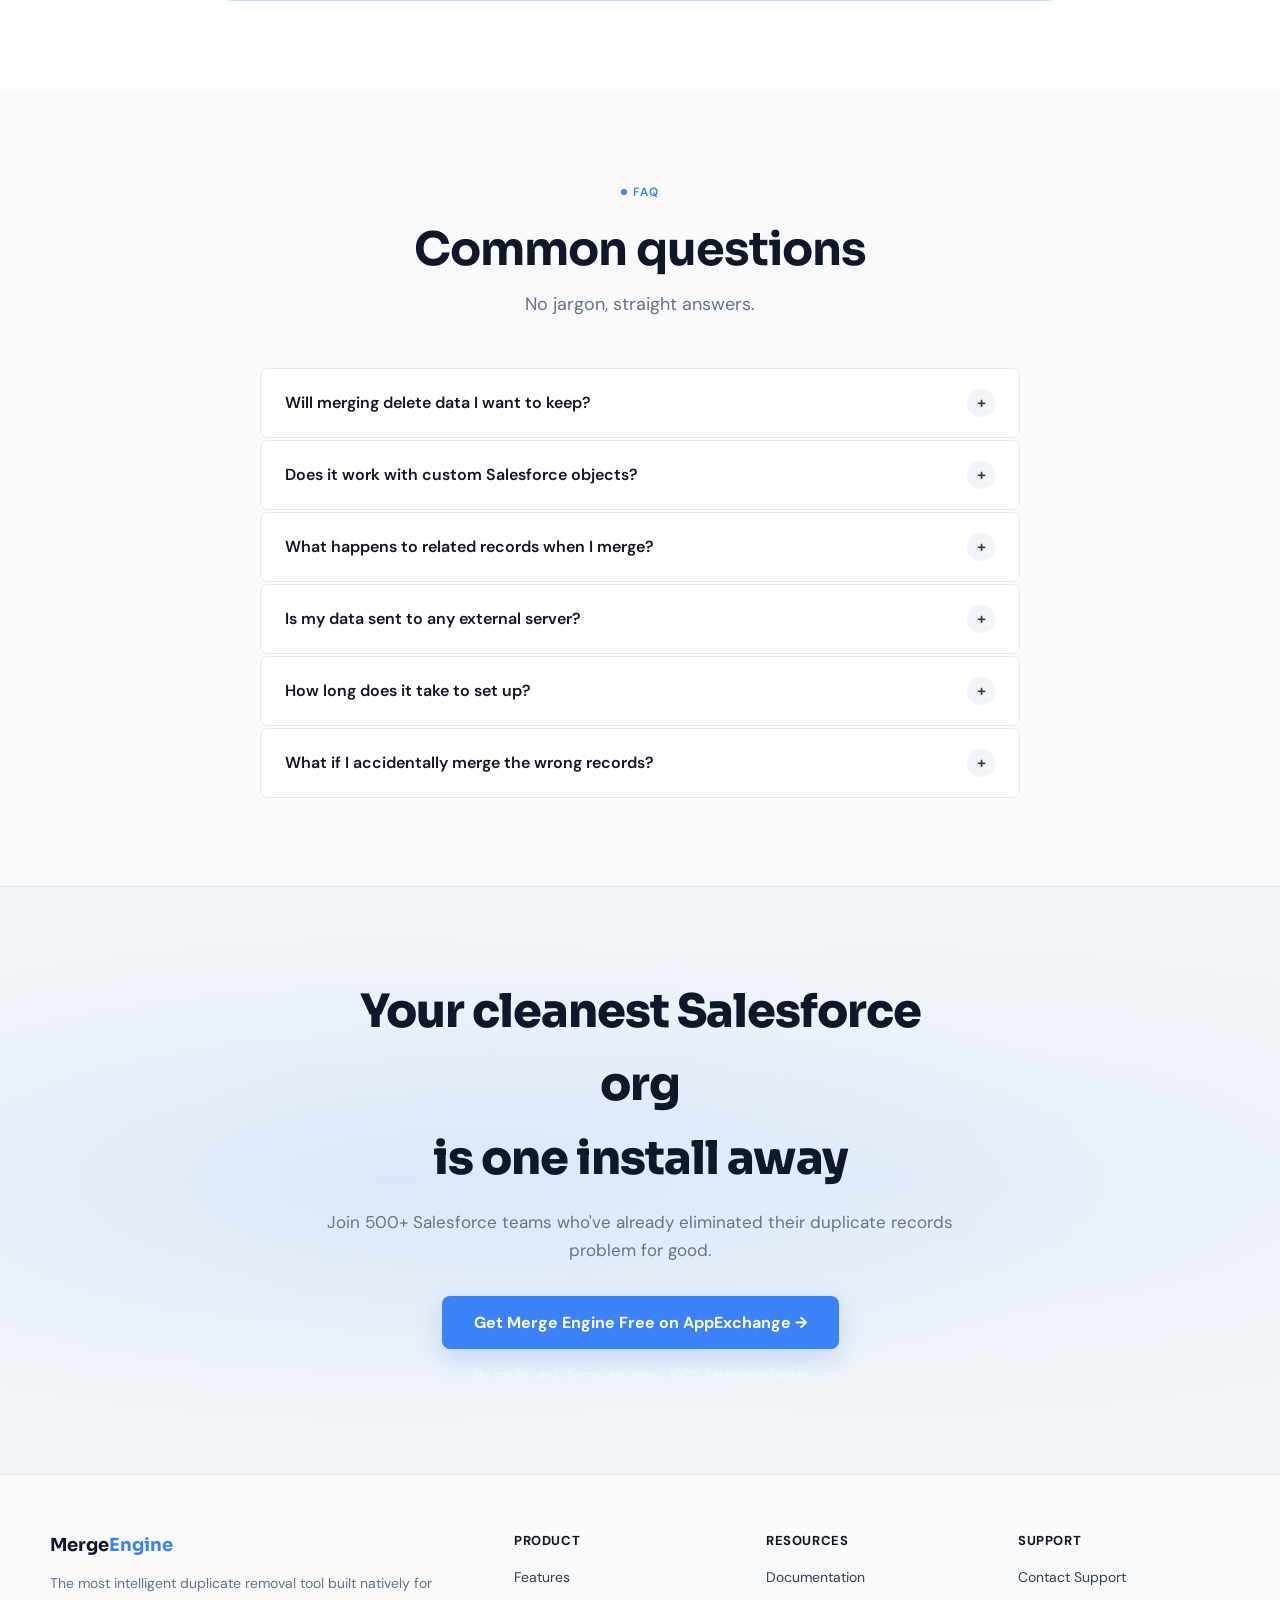
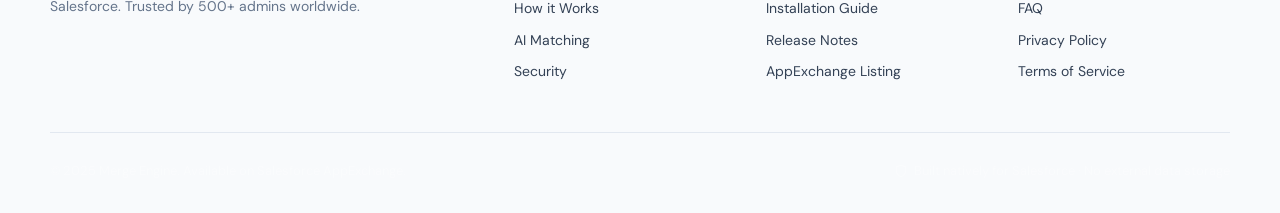
==== commit 9f6899de: "style: standardize image dimensions and card sizes for consistency" ====
--- a/index.html
+++ b/index.html
@@ -277,7 +277,7 @@
               <span class="feature-tag">Email Domain Filter</span>
             </div>
           </div>
-          <img src="images/ba_filter_builder.png" alt="Custom Filter Builder and SOQL Preview" style="width:100%; height:auto;">
+          <img src="images/ba_filter_builder.png" alt="Custom Filter Builder and SOQL Preview" style="width:100%; height:220px; object-fit:contain; border-radius:12px; background:#fff; border:1px solid var(--border); padding:16px;">
         </div>
       </div>
     </div>
--- a/css/styles.css
+++ b/css/styles.css
@@ -181,7 +181,7 @@
 .ai-chip .chip-dot{width:7px;height:7px;border-radius:50%;background:var(--accent)}
 .ai-visual{background:rgba(255,255,255,0.4);border:1px solid rgba(255,255,255,0.5);border-radius:var(--radius-lg);padding:32px;backdrop-filter:blur(12px);box-shadow:0 20px 50px rgba(15,23,42,0.1);position:relative;z-index:1}
 .ai-field-grid{display:flex;flex-wrap:wrap;gap:8px;margin-top:14px}
-.ai-field-chip{padding:12px 18px;border-radius:18px;font-size:14px;font-weight:600;cursor:pointer;transition:all 0.3s cubic-bezier(0.16,1,0.3,1);display:flex;flex-direction:column;gap:8px;background:var(--white);border:1.5px solid var(--border);color:var(--ink2)}
+.ai-field-chip{padding:12px 18px;border-radius:18px;font-size:14px;font-weight:600;cursor:pointer;transition:all 0.3s cubic-bezier(0.16,1,0.3,1);display:flex;flex-direction:column;gap:8px;background:var(--white);border:1.5px solid var(--border);color:var(--ink2);min-height:82px;justify-content:center}
 .ai-field-chip.selected{background:rgba(255,255,255,0.9);border-color:var(--accent);box-shadow:0 10px 20px rgba(37,99,235,0.08);color:var(--accent2)}
 .ai-field-chip.unselected{background:rgba(255,255,255,0.5);border-color:var(--border);color:var(--ink3);opacity:0.8}
 .ai-field-chip:hover{transform:translateY(-2px);border-color:var(--accent-mid)}
@@ -202,7 +202,7 @@
 .tour-card{background:var(--white);border:1px solid var(--border);border-radius:24px;padding:24px;transition:all 0.4s cubic-bezier(0.16, 1, 0.3, 1);display:flex;flex-direction:column;box-shadow:var(--shadow)}
 .tour-card:hover{transform:translateY(-6px);border-color:var(--accent-mid);box-shadow:var(--shadow-lg)}
 .tour-image-wrapper{position:relative;border-radius:14px;overflow:hidden;background:var(--bg);border:1px solid var(--border);margin-bottom:24px;box-shadow:0 8px 24px rgba(15,23,42,0.06)}
-.tour-img{width:100%;height:auto;display:block;transition:transform 0.7s cubic-bezier(0.16, 1, 0.3, 1)}
+.tour-img{width:100%;height:220px;object-fit:contain;display:block;padding:12px;transition:transform 0.7s cubic-bezier(0.16,1,0.3,1)}
 .tour-card:hover .tour-img{transform:scale(1.04)}
 .tour-glass-overlay{position:absolute;inset:0;background:linear-gradient(135deg, rgba(255,255,255,0.4) 0%, transparent 40%, rgba(0,0,0,0.05) 100%);pointer-events:none}
 .tour-content{flex:1;display:flex;flex-direction:column;justify-content:center}
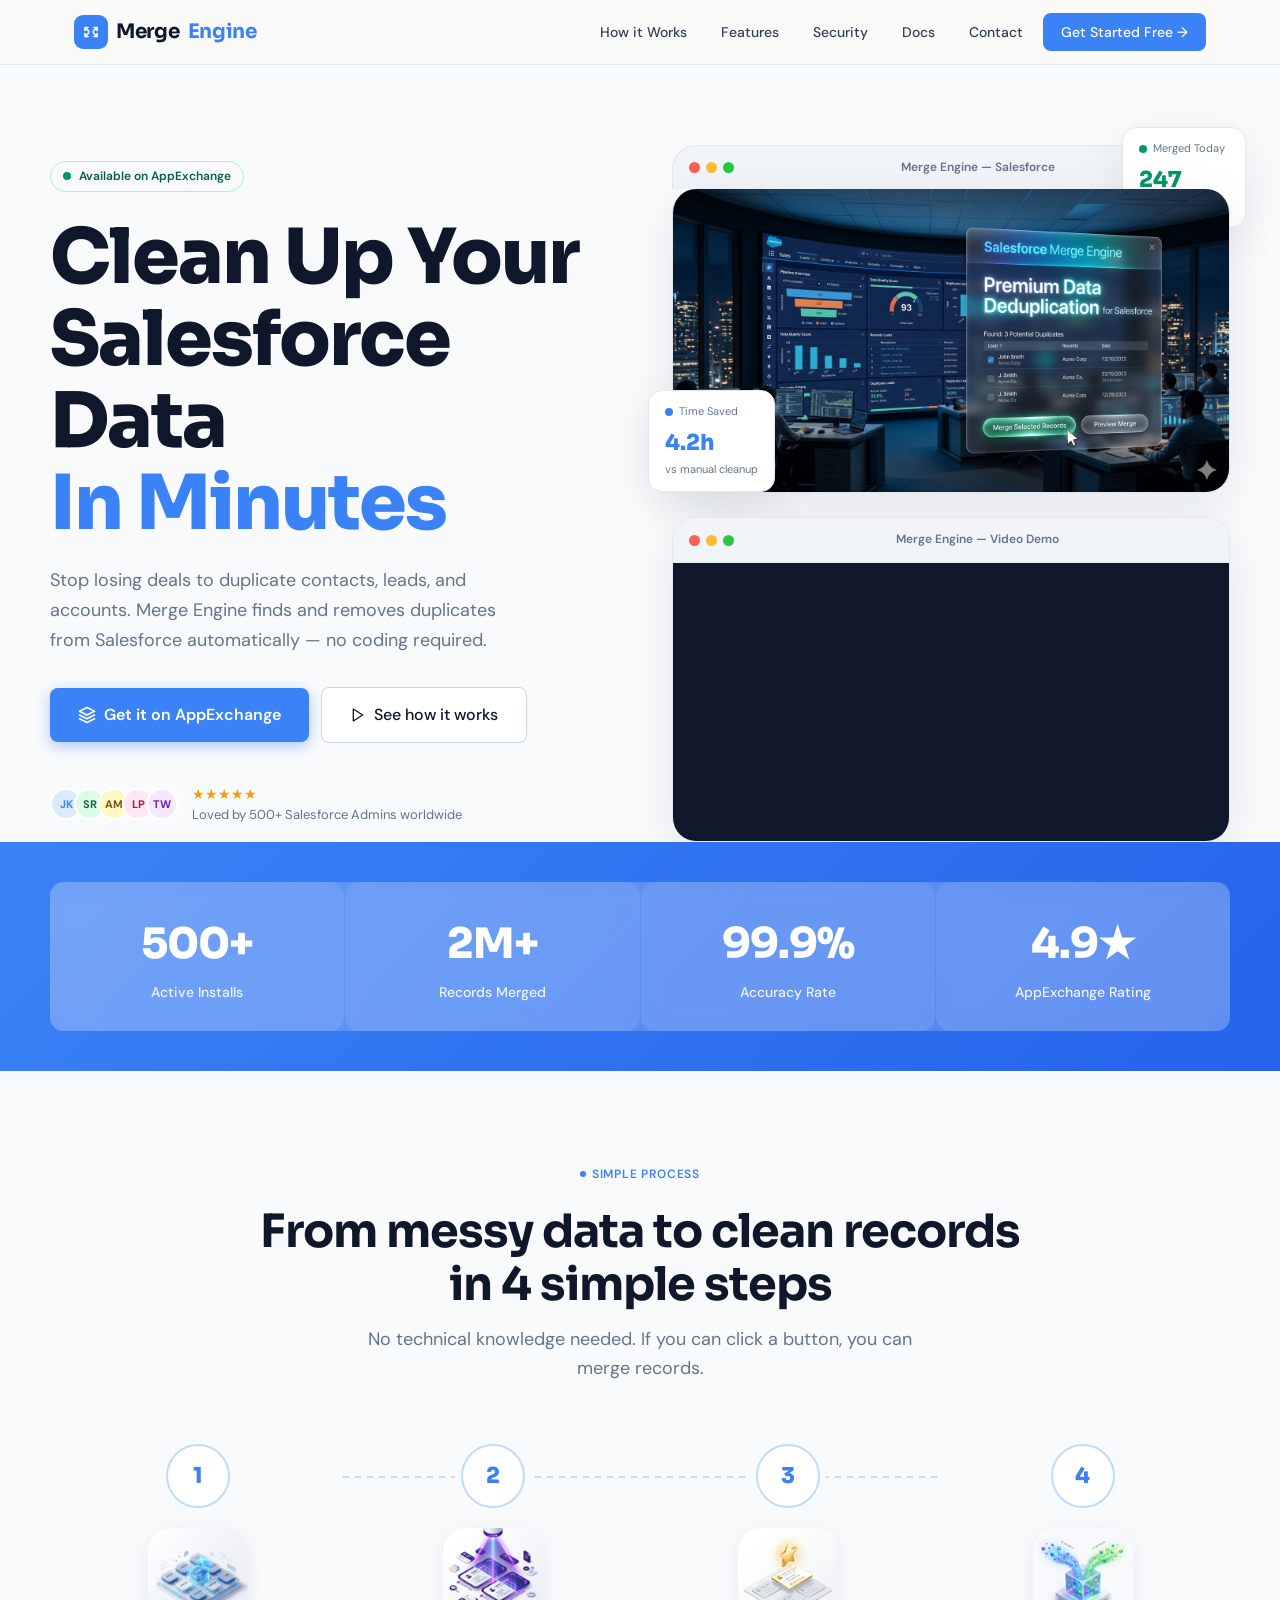
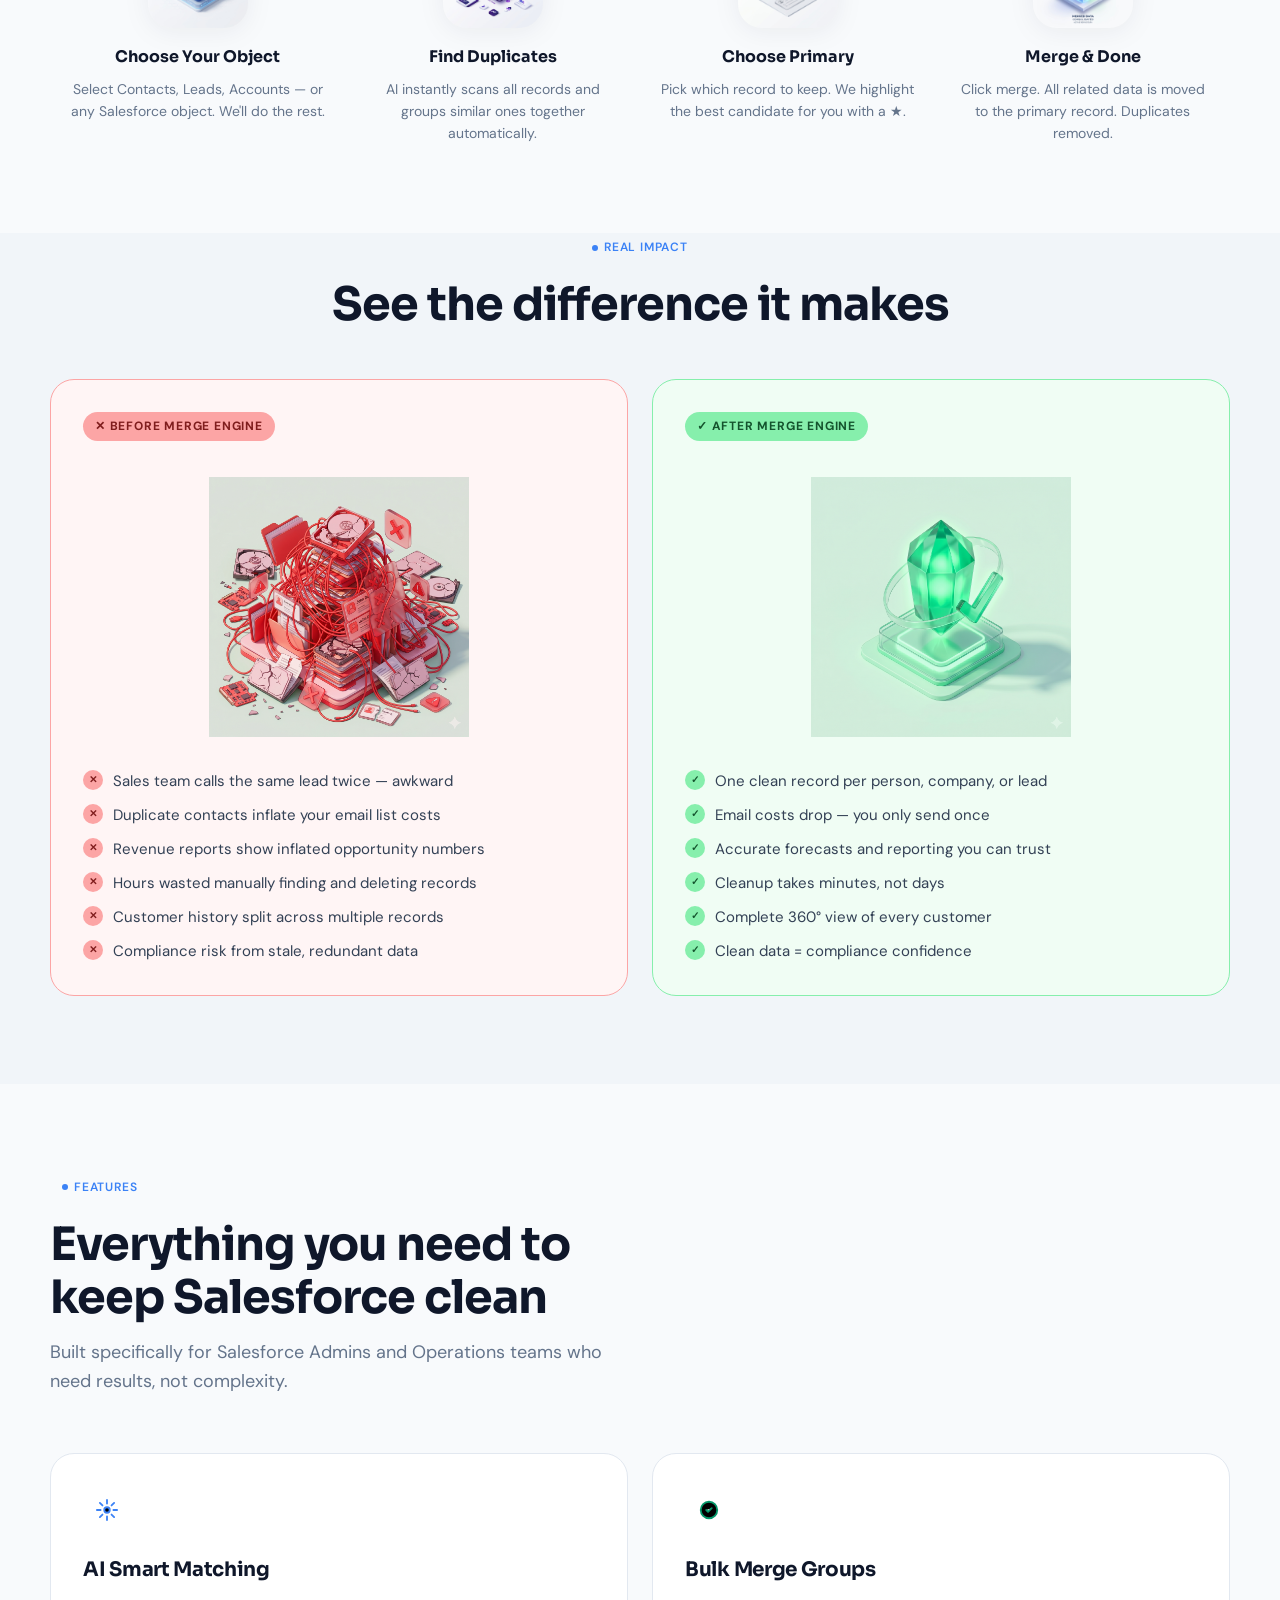
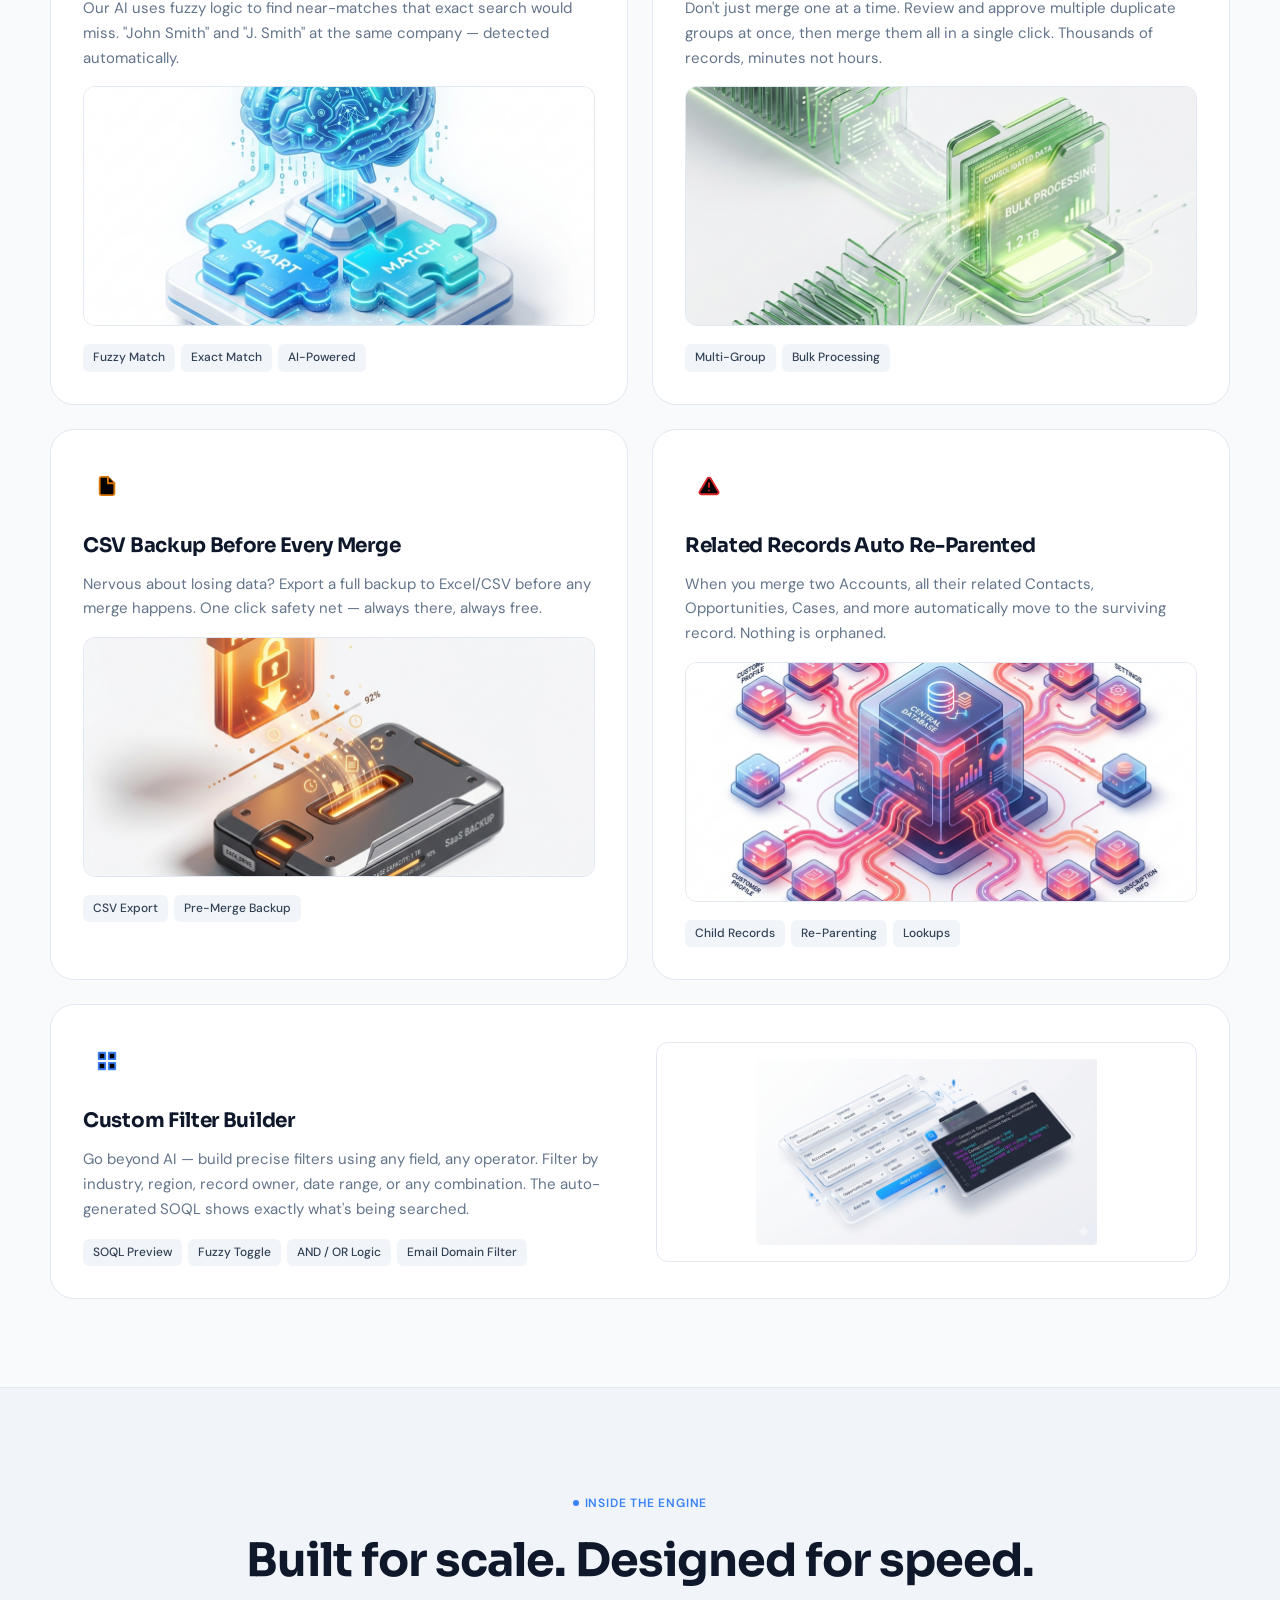
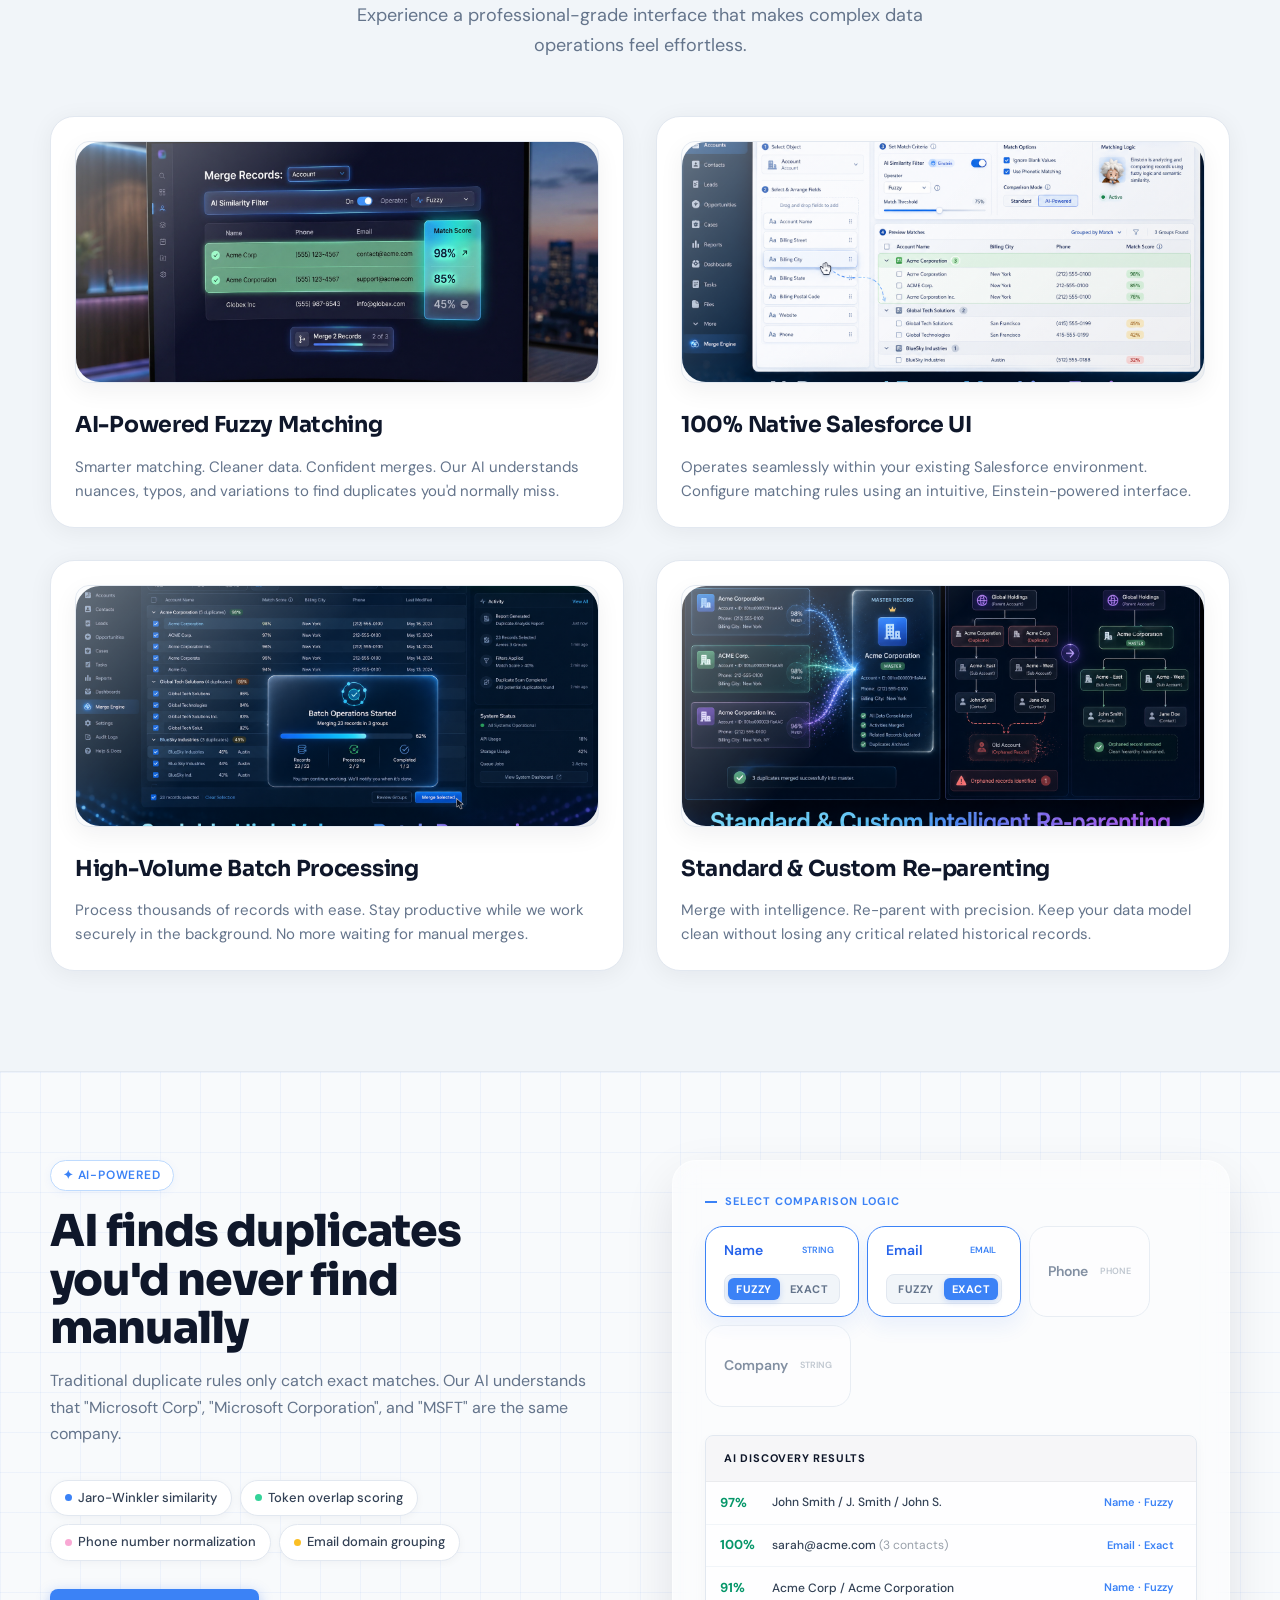
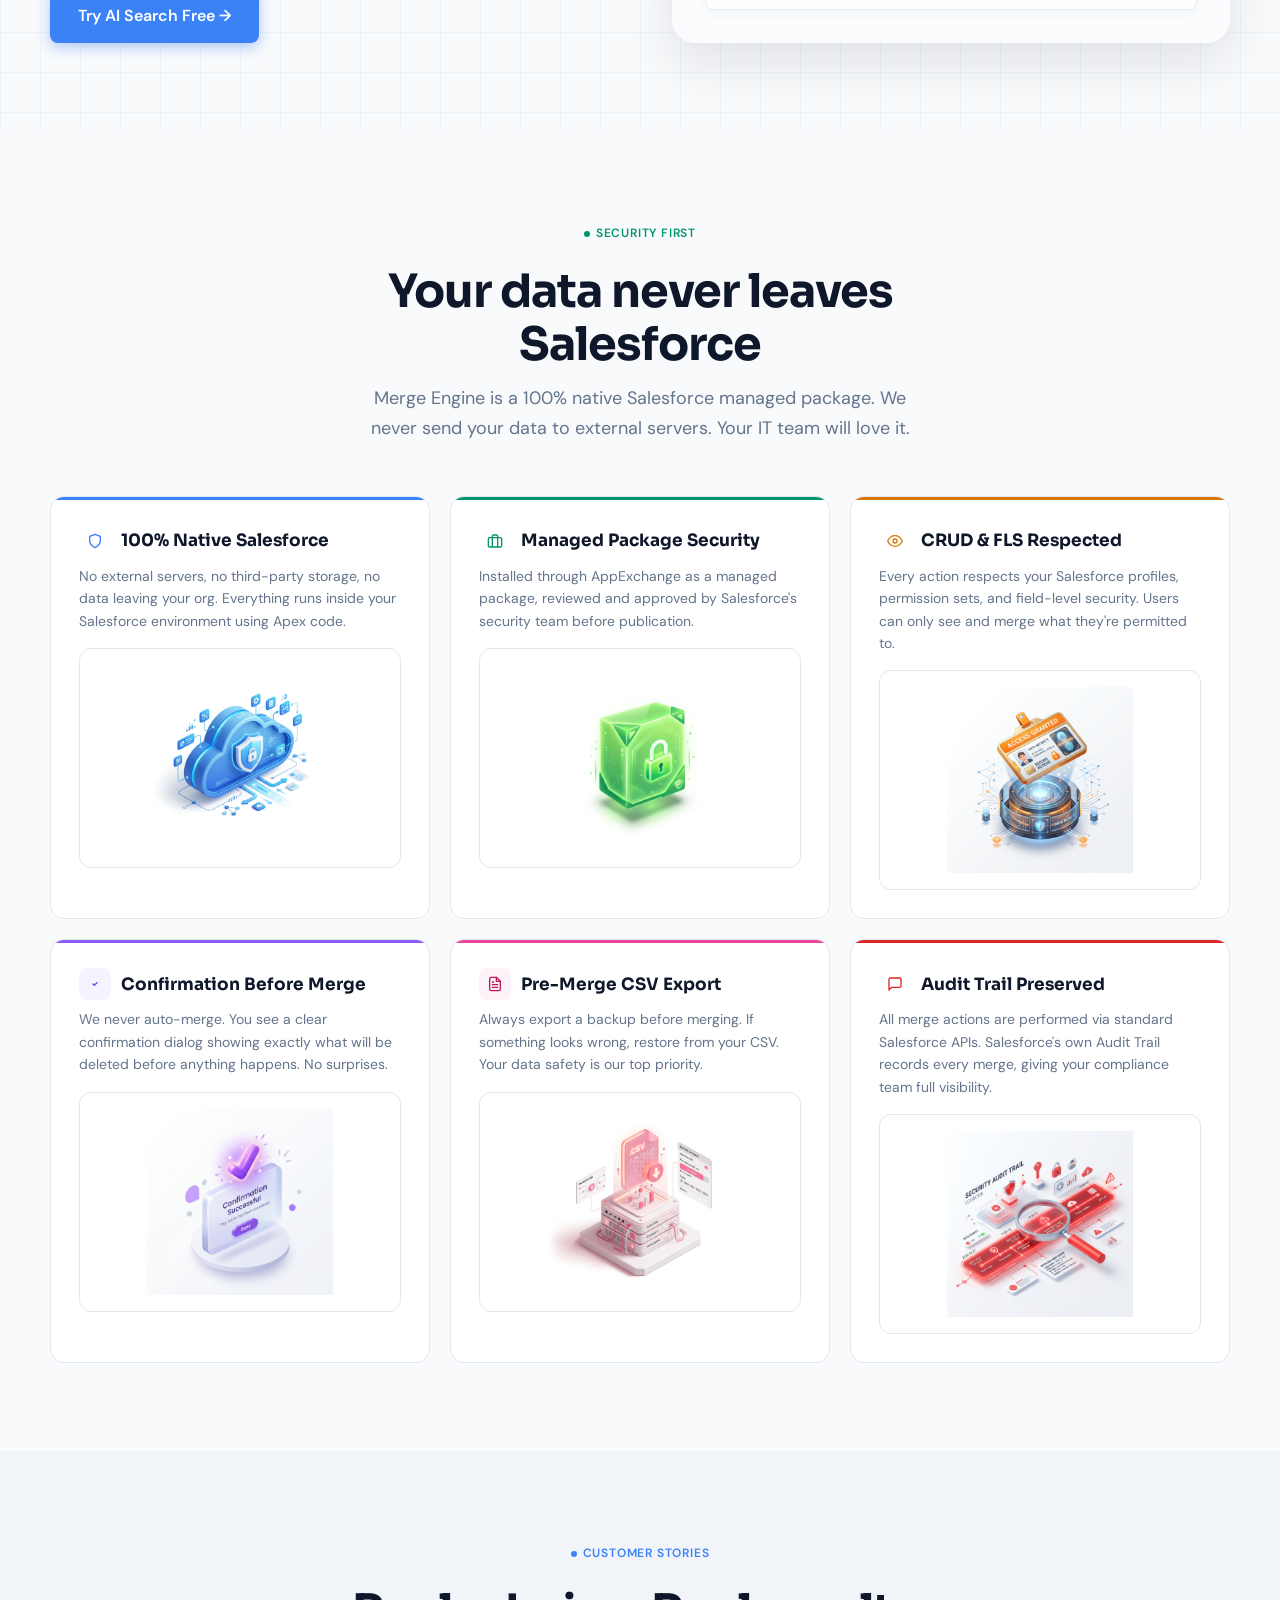
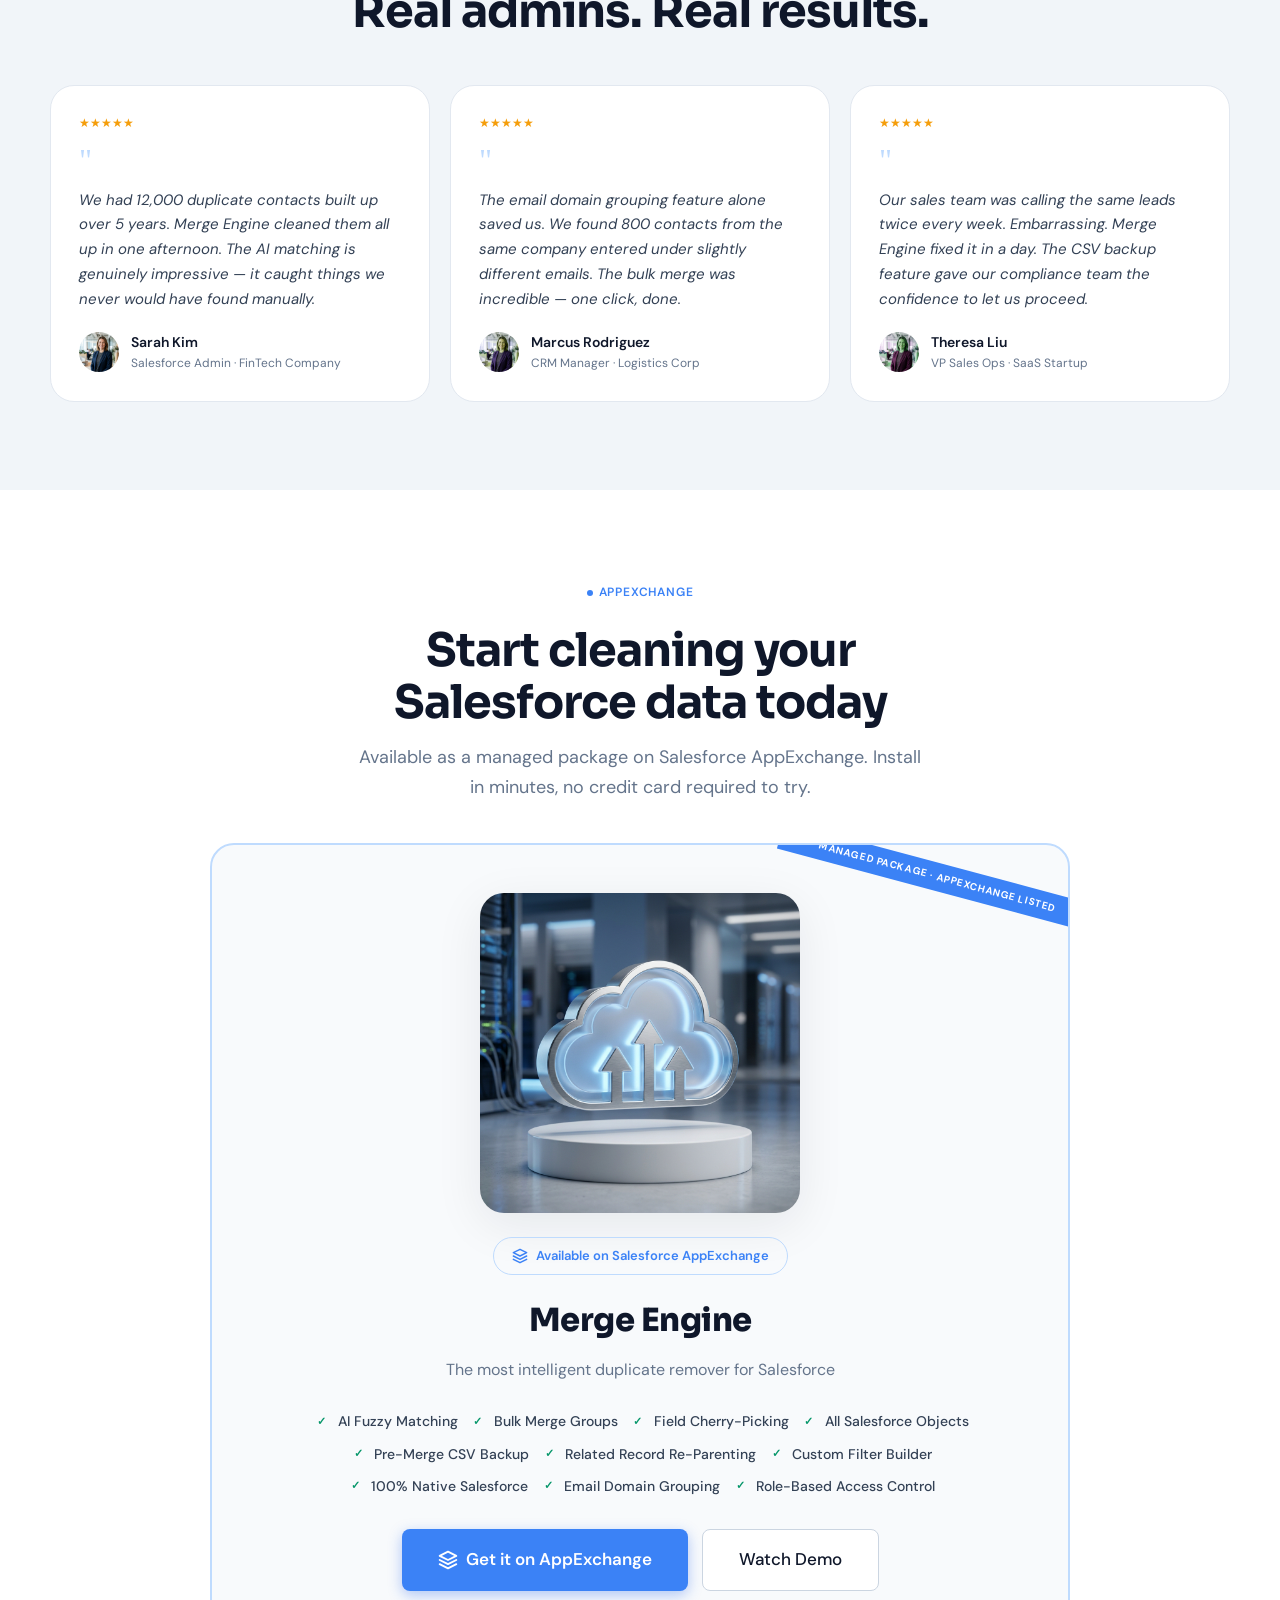
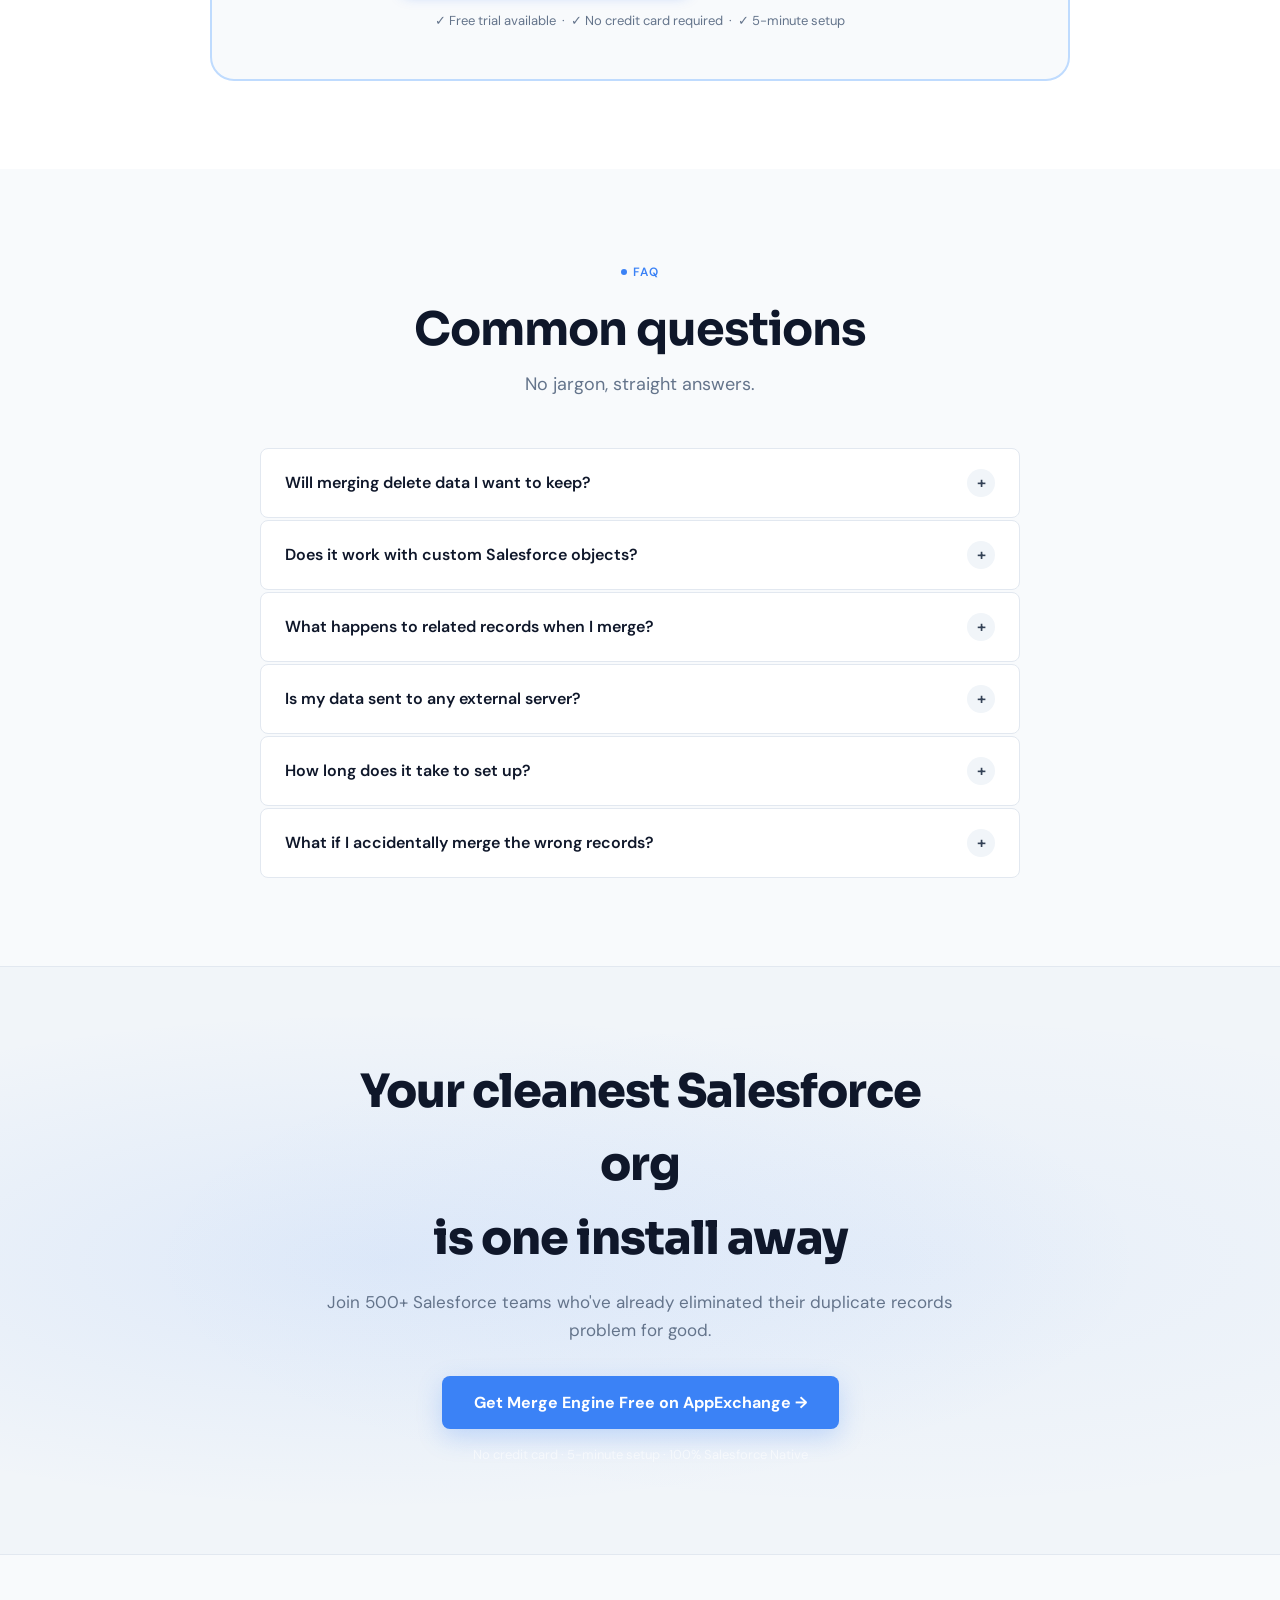
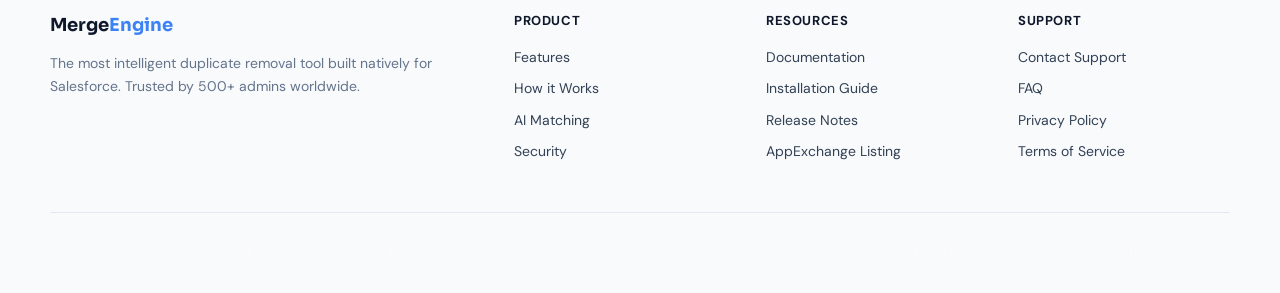
==== commit b55bcb07: "style: remove image padding and background to eliminate blank space" ====
--- a/index.html
+++ b/index.html
@@ -218,7 +218,7 @@
         </div>
         <h3>AI Smart Matching</h3>
         <p>Our AI uses fuzzy logic to find near-matches that exact search would miss. "John Smith" and "J. Smith" at the same company — detected automatically.</p>
-        <img src="images/feat_img_ai.png" alt="AI Smart Matching" style="width:100%; height:220px; object-fit:contain; border-radius:12px; margin:16px 0; background:#fff; border:1px solid var(--border); padding:16px;">
+        <img src="images/feat_img_ai.png" alt="AI Smart Matching" style="width:100%; height:240px; object-fit:cover; border-radius:12px; margin:16px 0; border:1px solid var(--border);">
         <div class="feature-tags">
           <span class="feature-tag">Fuzzy Match</span>
           <span class="feature-tag">Exact Match</span>
@@ -231,7 +231,7 @@
         </div>
         <h3>Bulk Merge Groups</h3>
         <p>Don't just merge one at a time. Review and approve multiple duplicate groups at once, then merge them all in a single click. Thousands of records, minutes not hours.</p>
-        <img src="images/feat_img_bulk.png" alt="Bulk Merge Groups" style="width:100%; height:220px; object-fit:contain; border-radius:12px; margin:16px 0; background:#fff; border:1px solid var(--border); padding:16px;">
+        <img src="images/feat_img_bulk.png" alt="Bulk Merge Groups" style="width:100%; height:240px; object-fit:cover; border-radius:12px; margin:16px 0; border:1px solid var(--border);">
         <div class="feature-tags">
           <span class="feature-tag">Multi-Group</span>
           <span class="feature-tag">Bulk Processing</span>
@@ -243,7 +243,7 @@
         </div>
         <h3>CSV Backup Before Every Merge</h3>
         <p>Nervous about losing data? Export a full backup to Excel/CSV before any merge happens. One click safety net — always there, always free.</p>
-        <img src="images/feat_img_backup.png" alt="CSV Backup Before Every Merge" style="width:100%; height:220px; object-fit:contain; border-radius:12px; margin:16px 0; background:#fff; border:1px solid var(--border); padding:16px;">
+        <img src="images/feat_img_backup.png" alt="CSV Backup Before Every Merge" style="width:100%; height:240px; object-fit:cover; border-radius:12px; margin:16px 0; border:1px solid var(--border);">
         <div class="feature-tags">
           <span class="feature-tag">CSV Export</span>
           <span class="feature-tag">Pre-Merge Backup</span>
@@ -255,7 +255,7 @@
         </div>
         <h3>Related Records Auto Re-Parented</h3>
         <p>When you merge two Accounts, all their related Contacts, Opportunities, Cases, and more automatically move to the surviving record. Nothing is orphaned.</p>
-        <img src="images/feat_img_related.png" alt="Related Records Auto Re-Parented" style="width:100%; height:220px; object-fit:contain; border-radius:12px; margin:16px 0; background:#fff; border:1px solid var(--border); padding:16px;">
+        <img src="images/feat_img_related.png" alt="Related Records Auto Re-Parented" style="width:100%; height:240px; object-fit:cover; border-radius:12px; margin:16px 0; border:1px solid var(--border);">
         <div class="feature-tags">
           <span class="feature-tag">Child Records</span>
           <span class="feature-tag">Re-Parenting</span>
--- a/css/styles.css
+++ b/css/styles.css
@@ -202,7 +202,7 @@
 .tour-card{background:var(--white);border:1px solid var(--border);border-radius:24px;padding:24px;transition:all 0.4s cubic-bezier(0.16, 1, 0.3, 1);display:flex;flex-direction:column;box-shadow:var(--shadow)}
 .tour-card:hover{transform:translateY(-6px);border-color:var(--accent-mid);box-shadow:var(--shadow-lg)}
 .tour-image-wrapper{position:relative;border-radius:14px;overflow:hidden;background:var(--bg);border:1px solid var(--border);margin-bottom:24px;box-shadow:0 8px 24px rgba(15,23,42,0.06)}
-.tour-img{width:100%;height:220px;object-fit:contain;display:block;padding:12px;transition:transform 0.7s cubic-bezier(0.16,1,0.3,1)}
+.tour-img{width:100%;height:240px;object-fit:cover;display:block;transition:transform 0.7s cubic-bezier(0.16,1,0.3,1)}
 .tour-card:hover .tour-img{transform:scale(1.04)}
 .tour-glass-overlay{position:absolute;inset:0;background:linear-gradient(135deg, rgba(255,255,255,0.4) 0%, transparent 40%, rgba(0,0,0,0.05) 100%);pointer-events:none}
 .tour-content{flex:1;display:flex;flex-direction:column;justify-content:center}
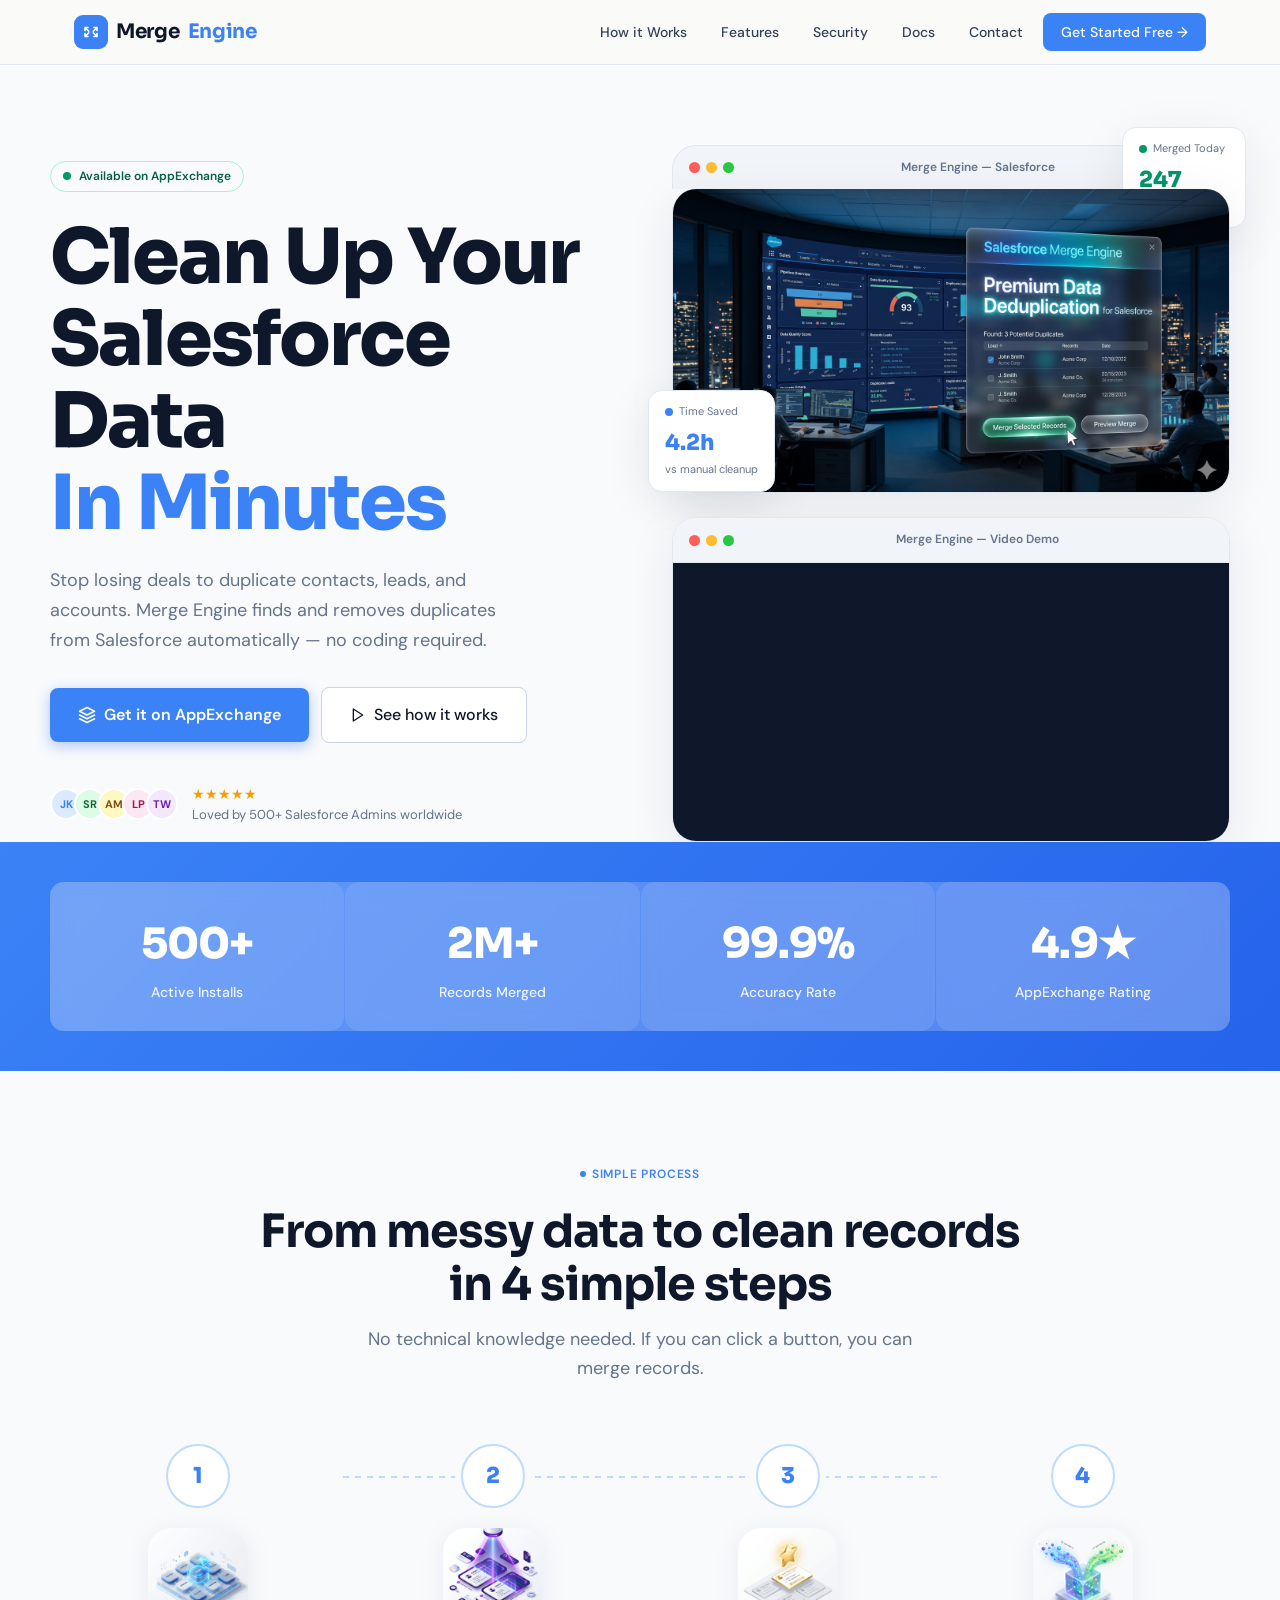
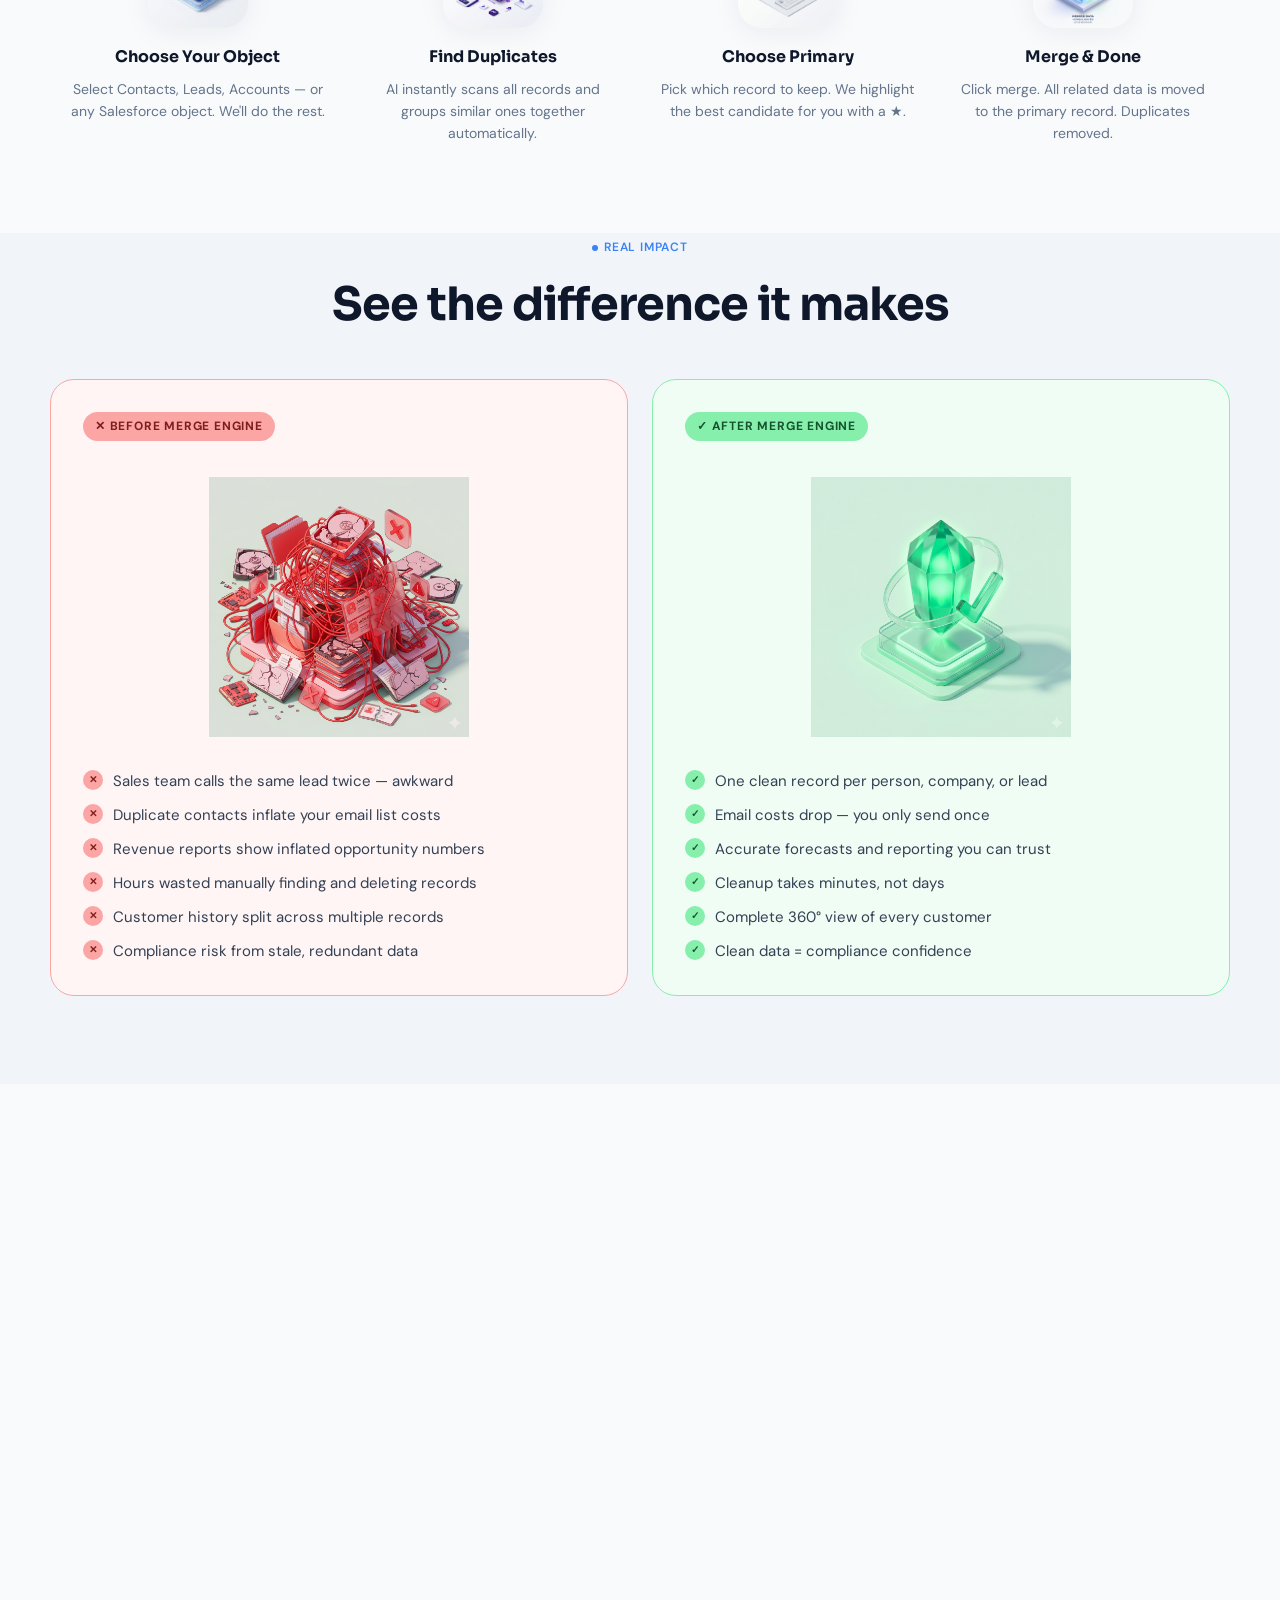
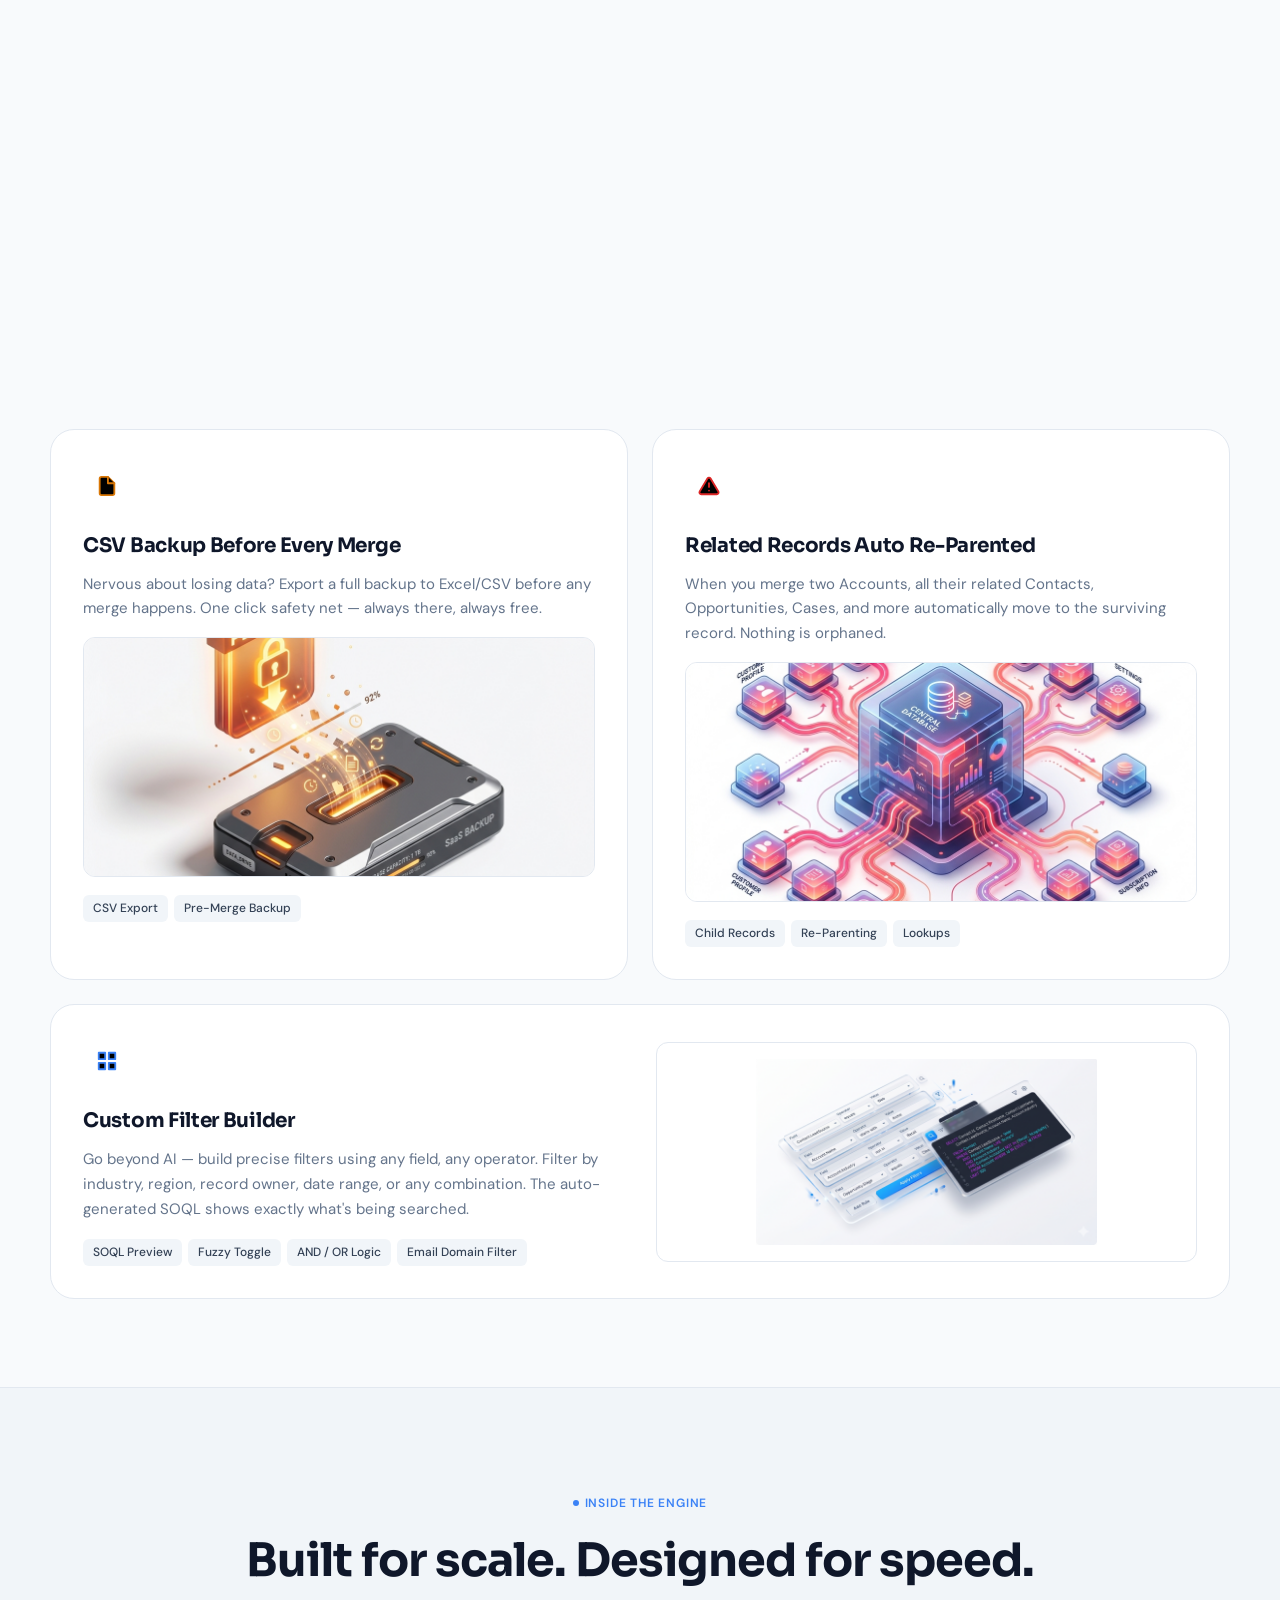
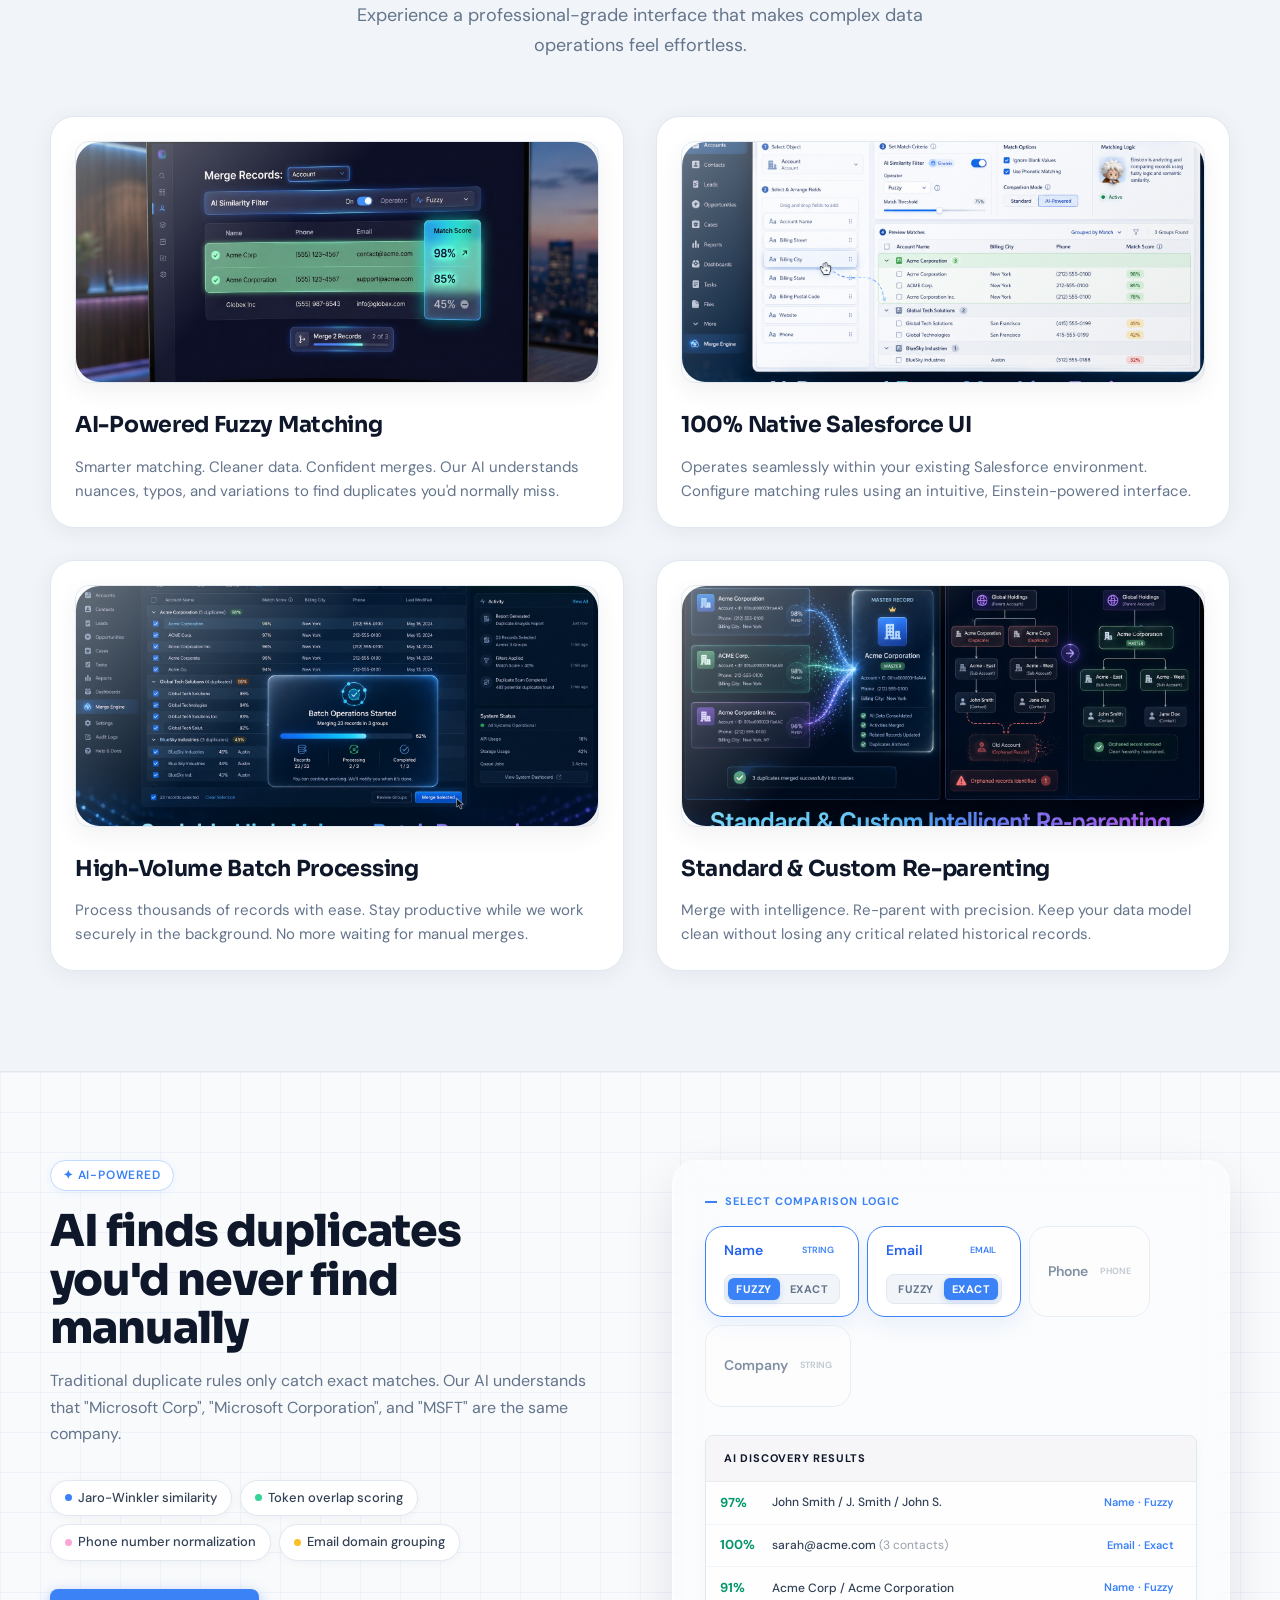
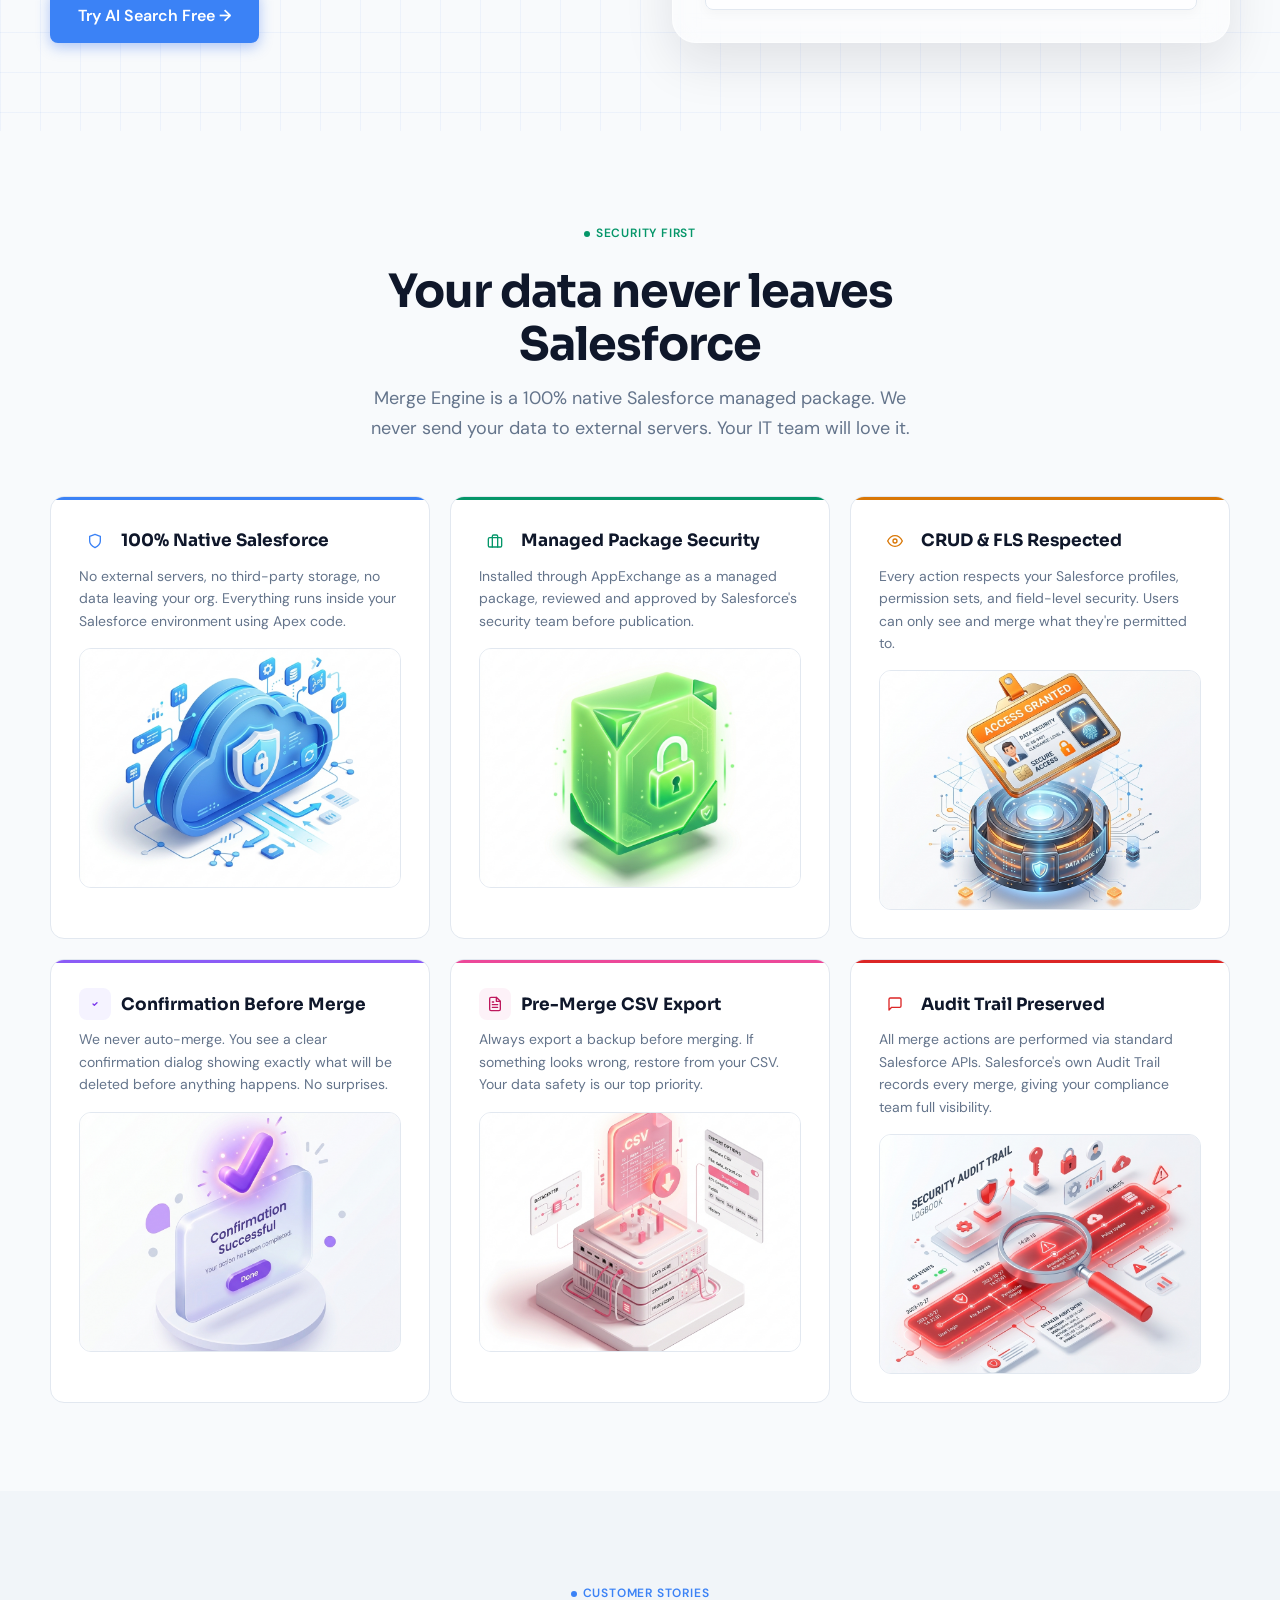
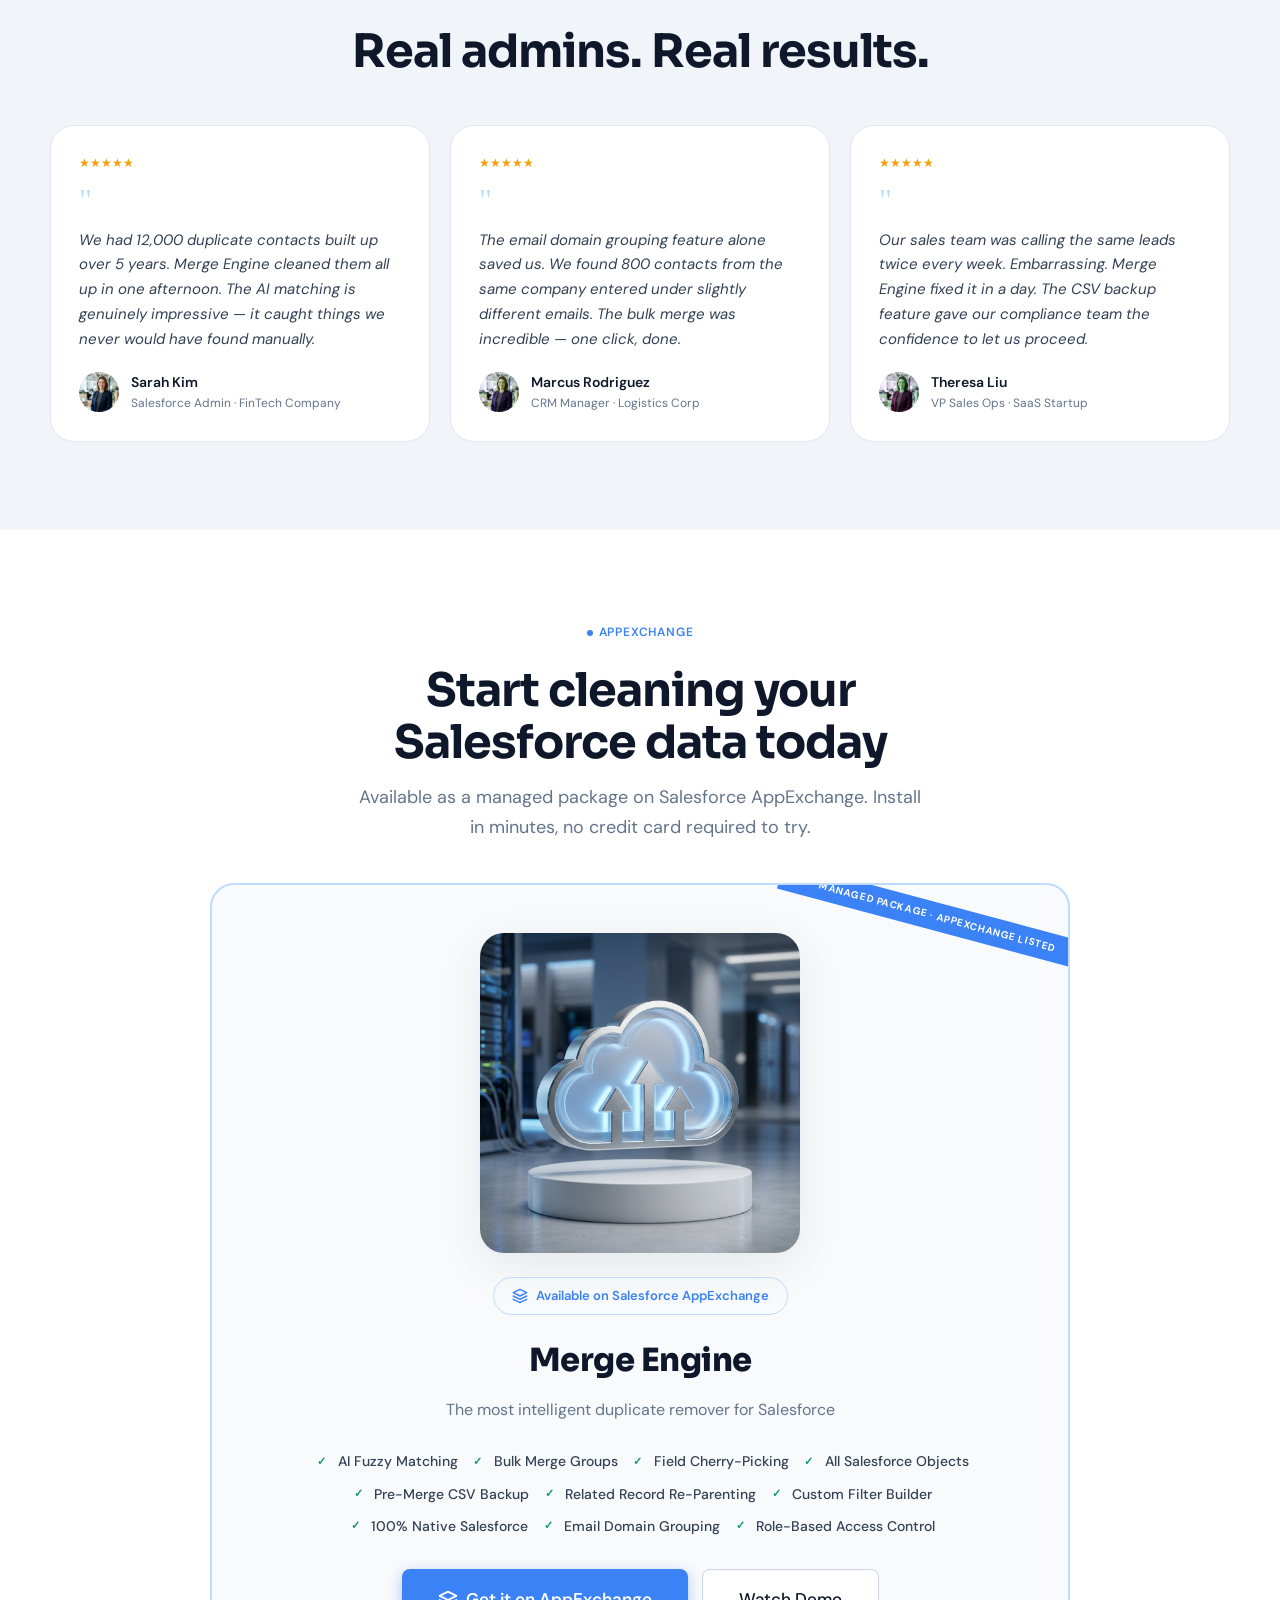
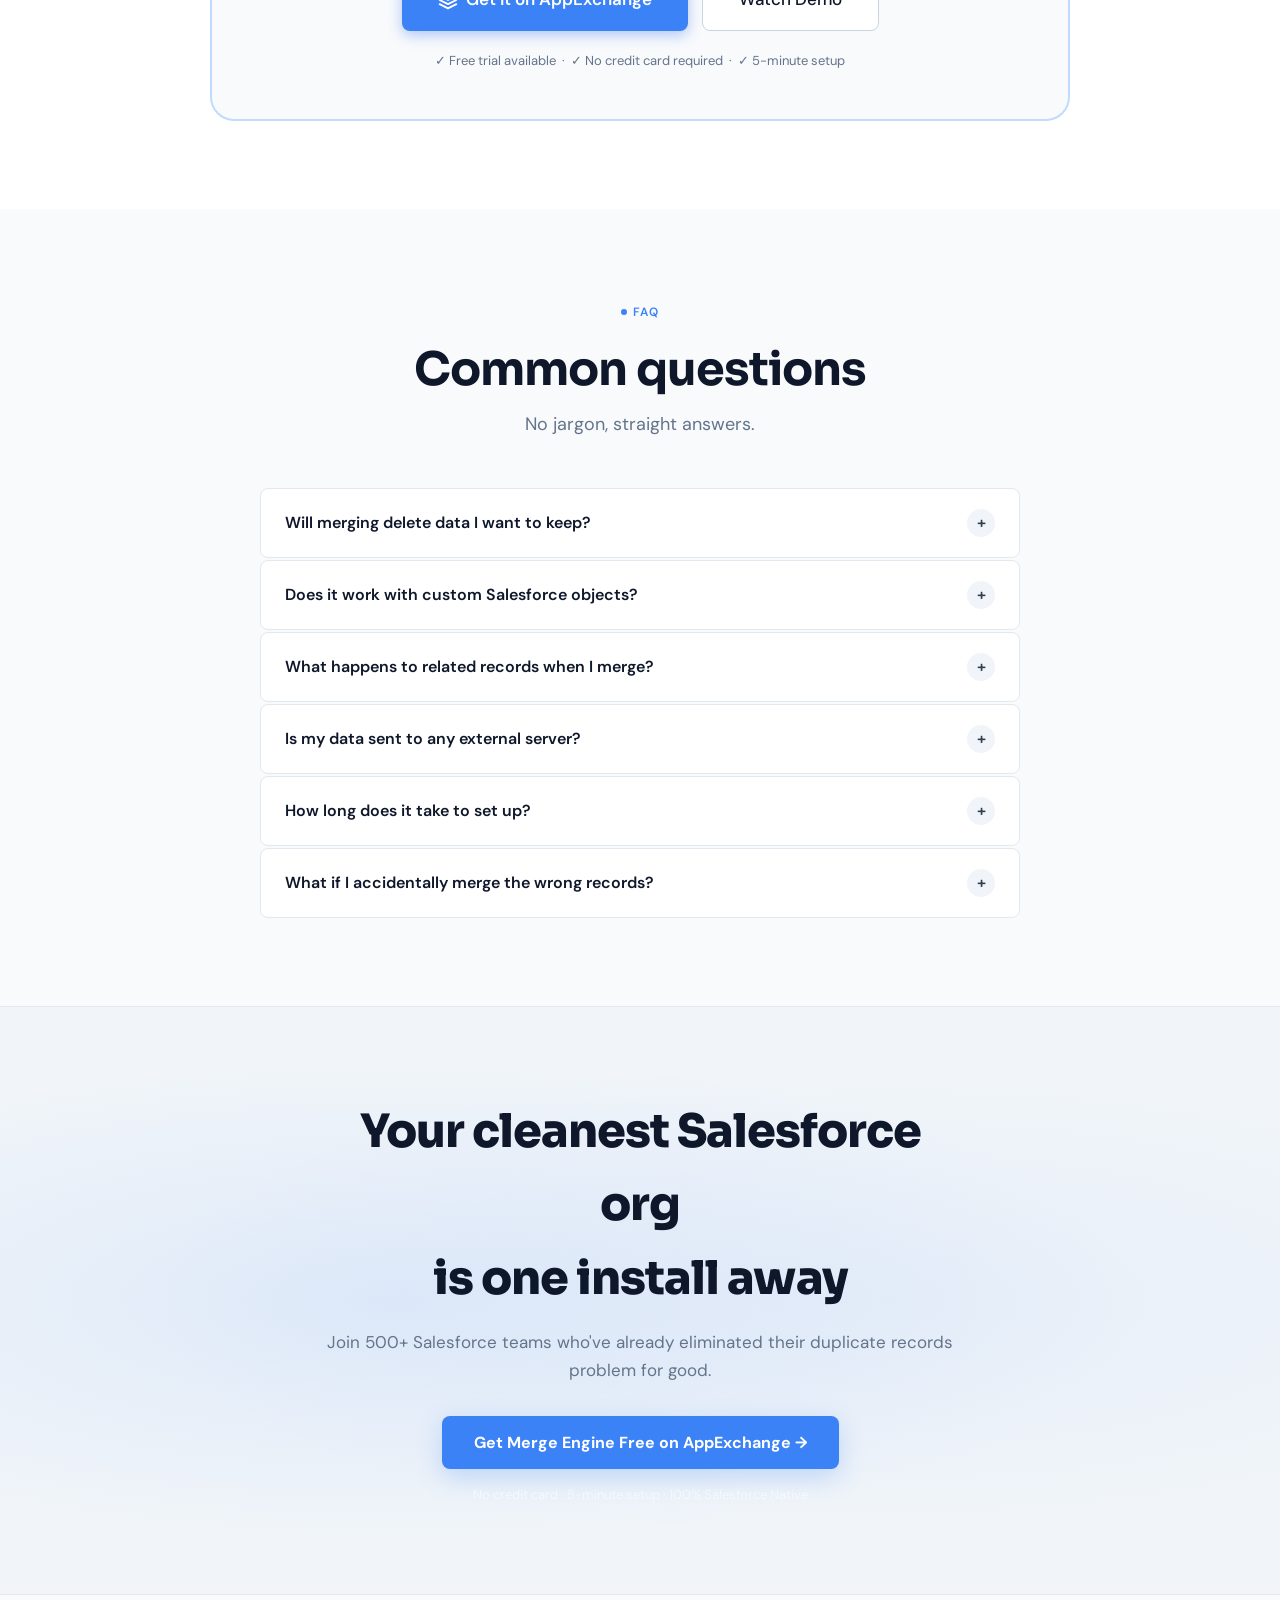
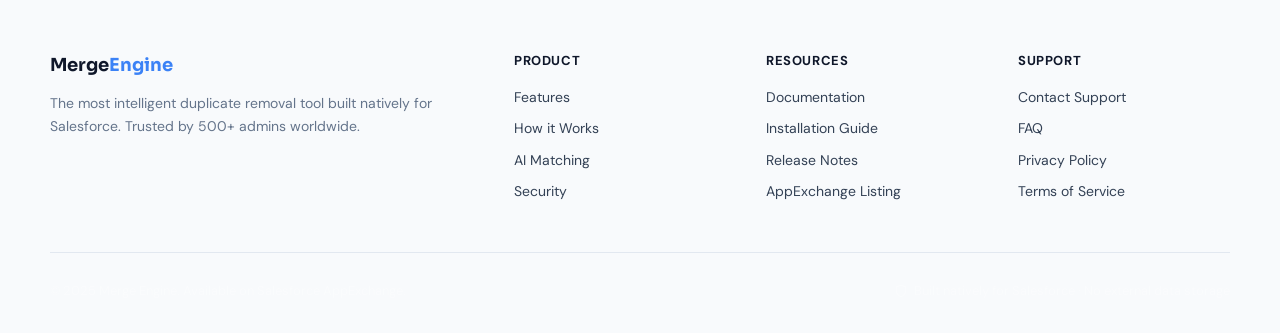
==== commit 622acca2: "style: finalize image layout by removing all manual padding and backgrounds" ====
--- a/index.html
+++ b/index.html
@@ -436,32 +436,32 @@
       <div class="security-card s1 reveal">
         <h4><div class="sec-icon" style="background:var(--accent-soft)"><svg viewBox="0 0 24 24" stroke="var(--accent)"><path d="M12 22s8-4 8-10V5l-8-3-8 3v7c0 6 8 10 8 10z"/></svg></div>100% Native Salesforce</h4>
         <p>No external servers, no third-party storage, no data leaving your org. Everything runs inside your Salesforce environment using Apex code.</p>
-        <img src="images/sec_img_native.png" alt="100% Native Salesforce" style="width:100%; height:220px; object-fit:contain; border-radius:12px; margin-top:16px; background:#fff; border:1px solid var(--border); padding:16px;">
+        <img src="images/sec_img_native.png" alt="100% Native Salesforce" style="width:100%; height:240px; object-fit:cover; border-radius:12px; margin-top:16px; border:1px solid var(--border);">
       </div>
       <div class="security-card s2 reveal reveal-delay-1">
         <h4><div class="sec-icon" style="background:var(--green-soft)"><svg viewBox="0 0 24 24" stroke="var(--green)"><path d="M20 7H4a2 2 0 00-2 2v10a2 2 0 002 2h16a2 2 0 002-2V9a2 2 0 00-2-2z"/><path d="M16 21V5a2 2 0 00-2-2h-4a2 2 0 00-2 2v16"/></svg></div>Managed Package Security</h4>
         <p>Installed through AppExchange as a managed package, reviewed and approved by Salesforce's security team before publication.</p>
-        <img src="images/sec_img_managed.png" alt="Managed Package Security" style="width:100%; height:220px; object-fit:contain; border-radius:12px; margin-top:16px; background:#fff; border:1px solid var(--border); padding:16px;">
+        <img src="images/sec_img_managed.png" alt="Managed Package Security" style="width:100%; height:240px; object-fit:cover; border-radius:12px; margin-top:16px; border:1px solid var(--border);">
       </div>
       <div class="security-card s3 reveal reveal-delay-2">
         <h4><div class="sec-icon" style="background:var(--amber-soft)"><svg viewBox="0 0 24 24" stroke="var(--amber)"><path d="M1 12s4-8 11-8 11 8 11 8-4 8-11 8-11-8-11-8z"/><circle cx="12" cy="12" r="3"/></svg></div>CRUD &amp; FLS Respected</h4>
         <p>Every action respects your Salesforce profiles, permission sets, and field-level security. Users can only see and merge what they're permitted to.</p>
-        <img src="images/sec_img_crud.png" alt="CRUD &amp; FLS Respected" style="width:100%; height:220px; object-fit:contain; border-radius:12px; margin-top:16px; background:#fff; border:1px solid var(--border); padding:16px;">
+        <img src="images/sec_img_crud.png" alt="CRUD &amp; FLS Respected" style="width:100%; height:240px; object-fit:cover; border-radius:12px; margin-top:16px; border:1px solid var(--border);">
       </div>
       <div class="security-card s4 reveal">
         <h4><div class="sec-icon" style="background:#f5f3ff"><svg viewBox="0 0 24 24" stroke="#7c3aed"><path d="M9 12l2 2 4-4"/></svg></div>Confirmation Before Merge</h4>
         <p>We never auto-merge. You see a clear confirmation dialog showing exactly what will be deleted before anything happens. No surprises.</p>
-        <img src="images/sec_img_confirm.png" alt="Confirmation Before Merge" style="width:100%; height:220px; object-fit:contain; border-radius:12px; margin-top:16px; background:#fff; border:1px solid var(--border); padding:16px;">
+        <img src="images/sec_img_confirm.png" alt="Confirmation Before Merge" style="width:100%; height:240px; object-fit:cover; border-radius:12px; margin-top:16px; border:1px solid var(--border);">
       </div>
       <div class="security-card s5 reveal reveal-delay-1">
         <h4><div class="sec-icon" style="background:#fdf2f8"><svg viewBox="0 0 24 24" stroke="#be185d"><path d="M14 2H6a2 2 0 00-2 2v16a2 2 0 002 2h12a2 2 0 002-2V8z"/><path d="M14 2v6h6M16 13H8M16 17H8M10 9H8"/></svg></div>Pre-Merge CSV Export</h4>
         <p>Always export a backup before merging. If something looks wrong, restore from your CSV. Your data safety is our top priority.</p>
-        <img src="images/sec_img_csv.png" alt="Pre-Merge CSV Export" style="width:100%; height:220px; object-fit:contain; border-radius:12px; margin-top:16px; background:#fff; border:1px solid var(--border); padding:16px;">
+        <img src="images/sec_img_csv.png" alt="Pre-Merge CSV Export" style="width:100%; height:240px; object-fit:cover; border-radius:12px; margin-top:16px; border:1px solid var(--border);">
       </div>
       <div class="security-card s6 reveal reveal-delay-2">
         <h4><div class="sec-icon" style="background:var(--red-soft)"><svg viewBox="0 0 24 24" stroke="var(--red)"><path d="M21 15a2 2 0 01-2 2H7l-4 4V5a2 2 0 012-2h14a2 2 0 012 2z"/></svg></div>Audit Trail Preserved</h4>
         <p>All merge actions are performed via standard Salesforce APIs. Salesforce's own Audit Trail records every merge, giving your compliance team full visibility.</p>
-        <img src="images/sec_img_audit.png" alt="Audit Trail Preserved" style="width:100%; height:220px; object-fit:contain; border-radius:12px; margin-top:16px; background:#fff; border:1px solid var(--border); padding:16px;">
+        <img src="images/sec_img_audit.png" alt="Audit Trail Preserved" style="width:100%; height:240px; object-fit:cover; border-radius:12px; margin-top:16px; border:1px solid var(--border);">
       </div>
     </div>
   </div>
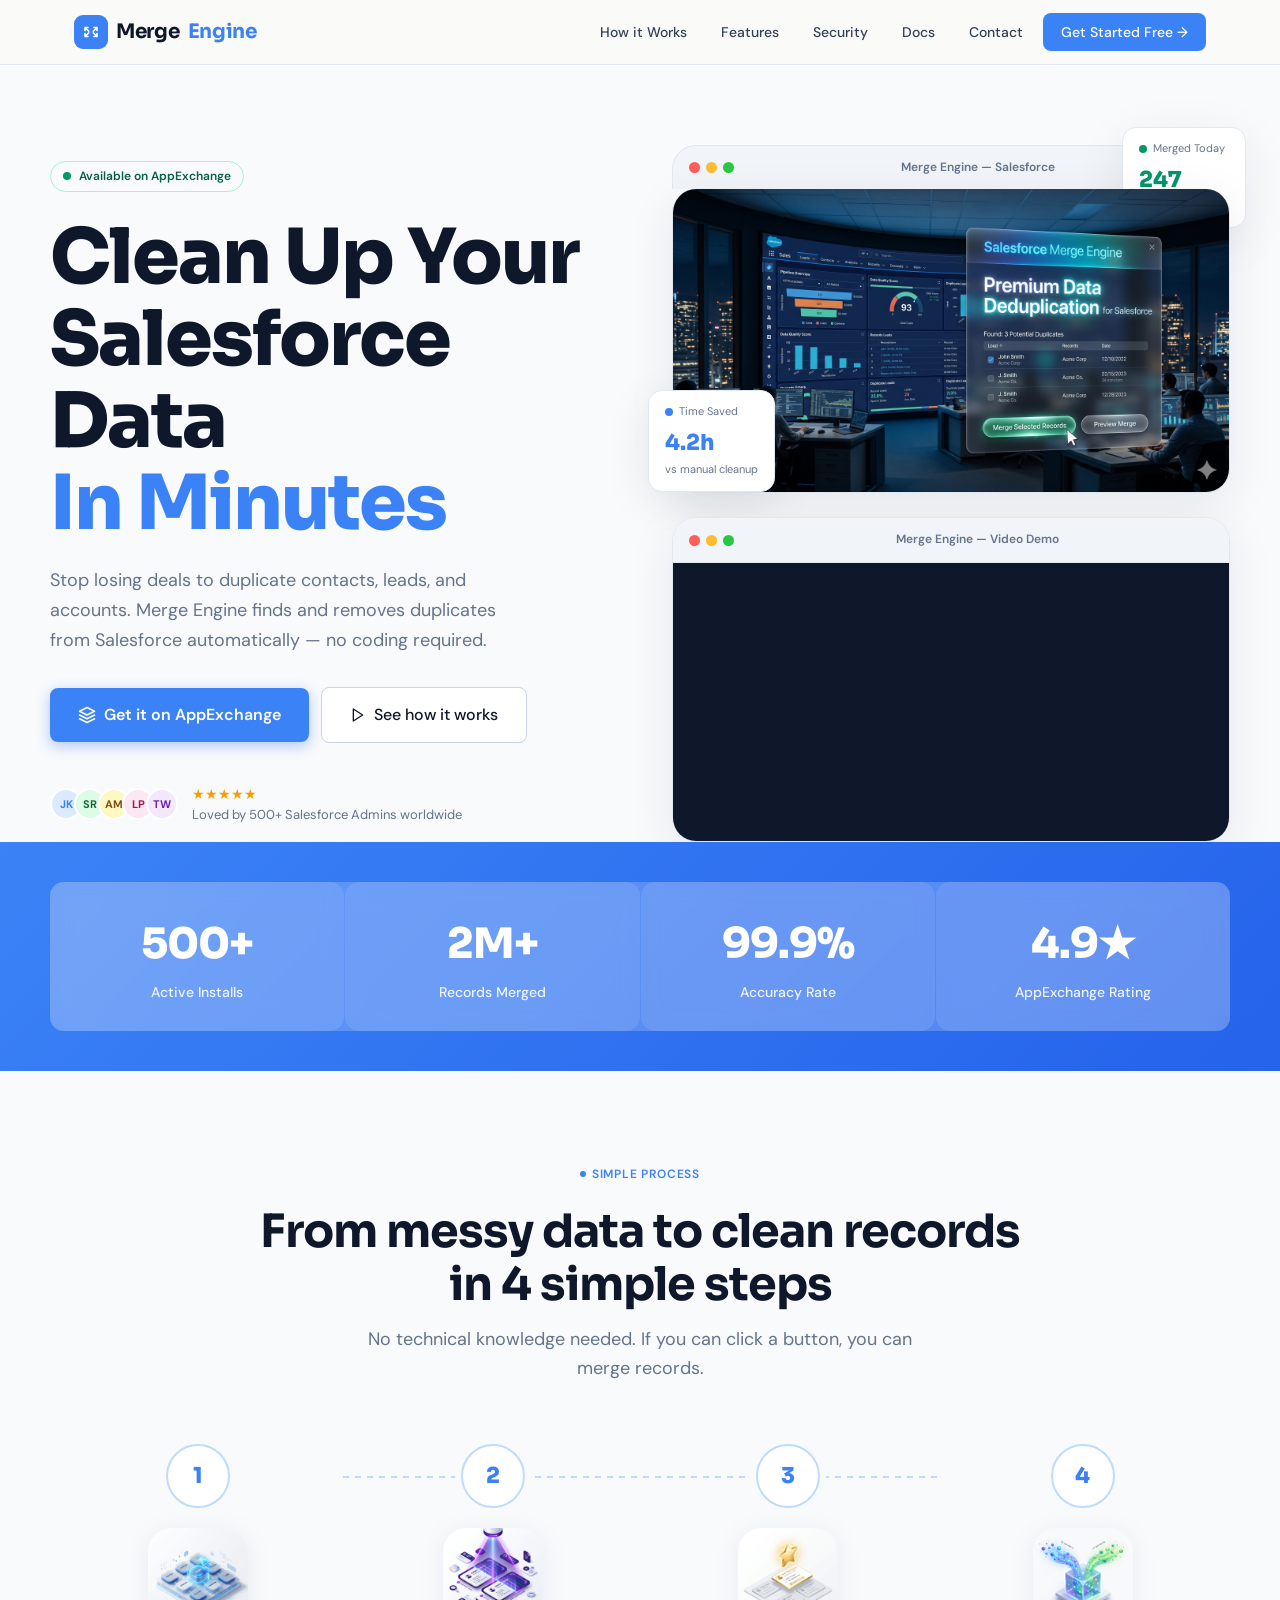
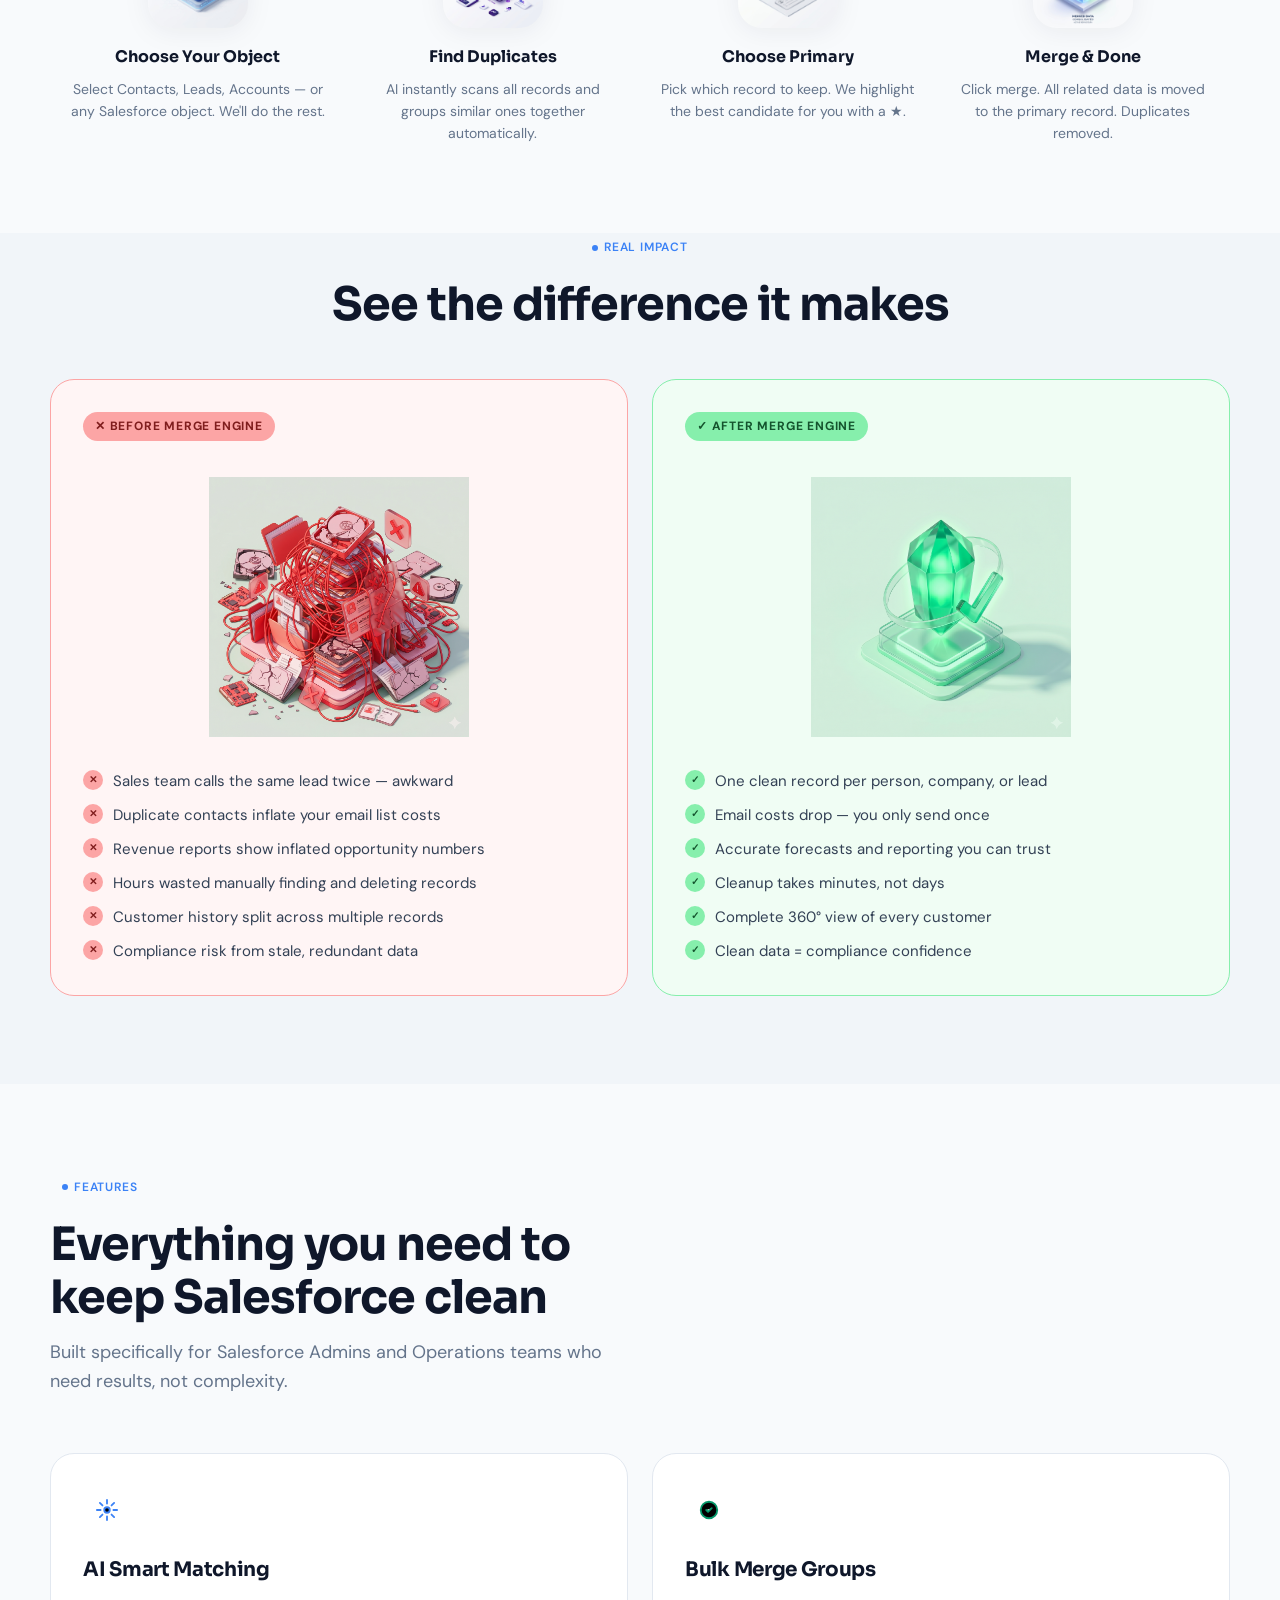
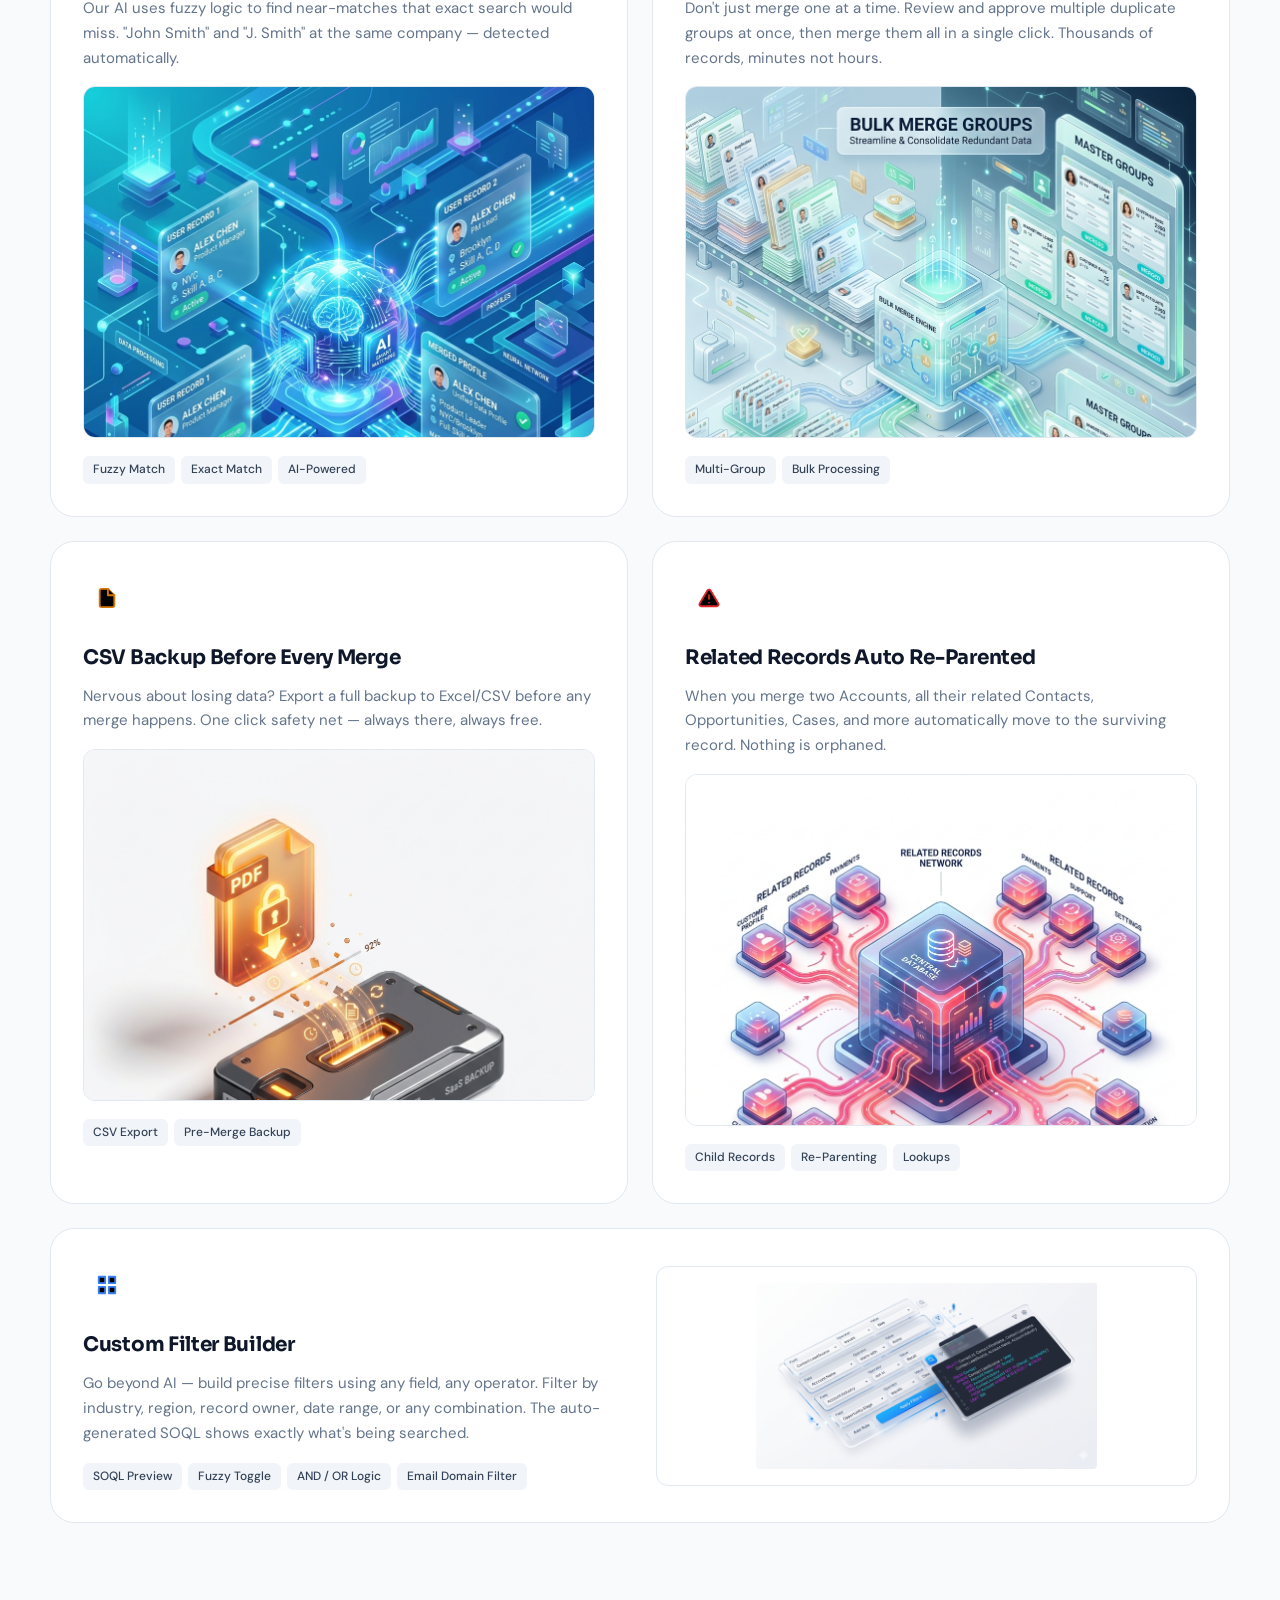
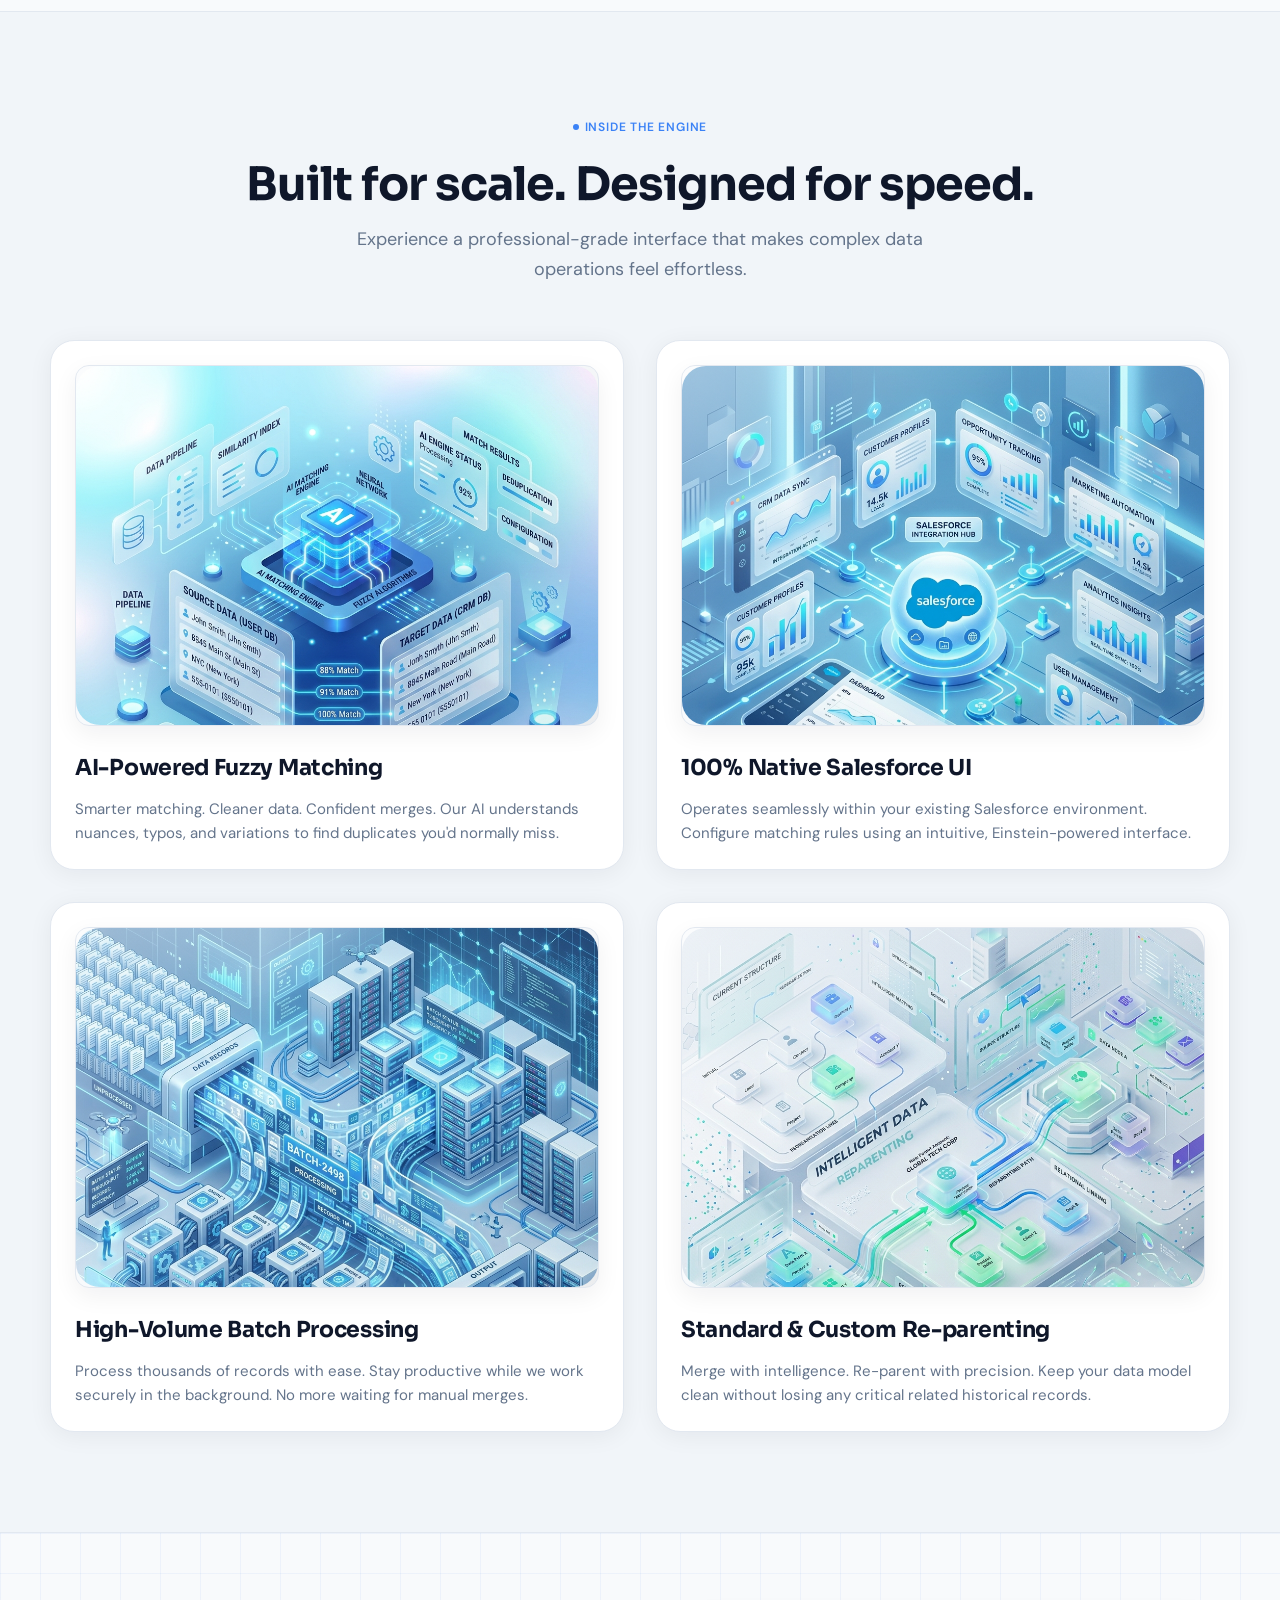
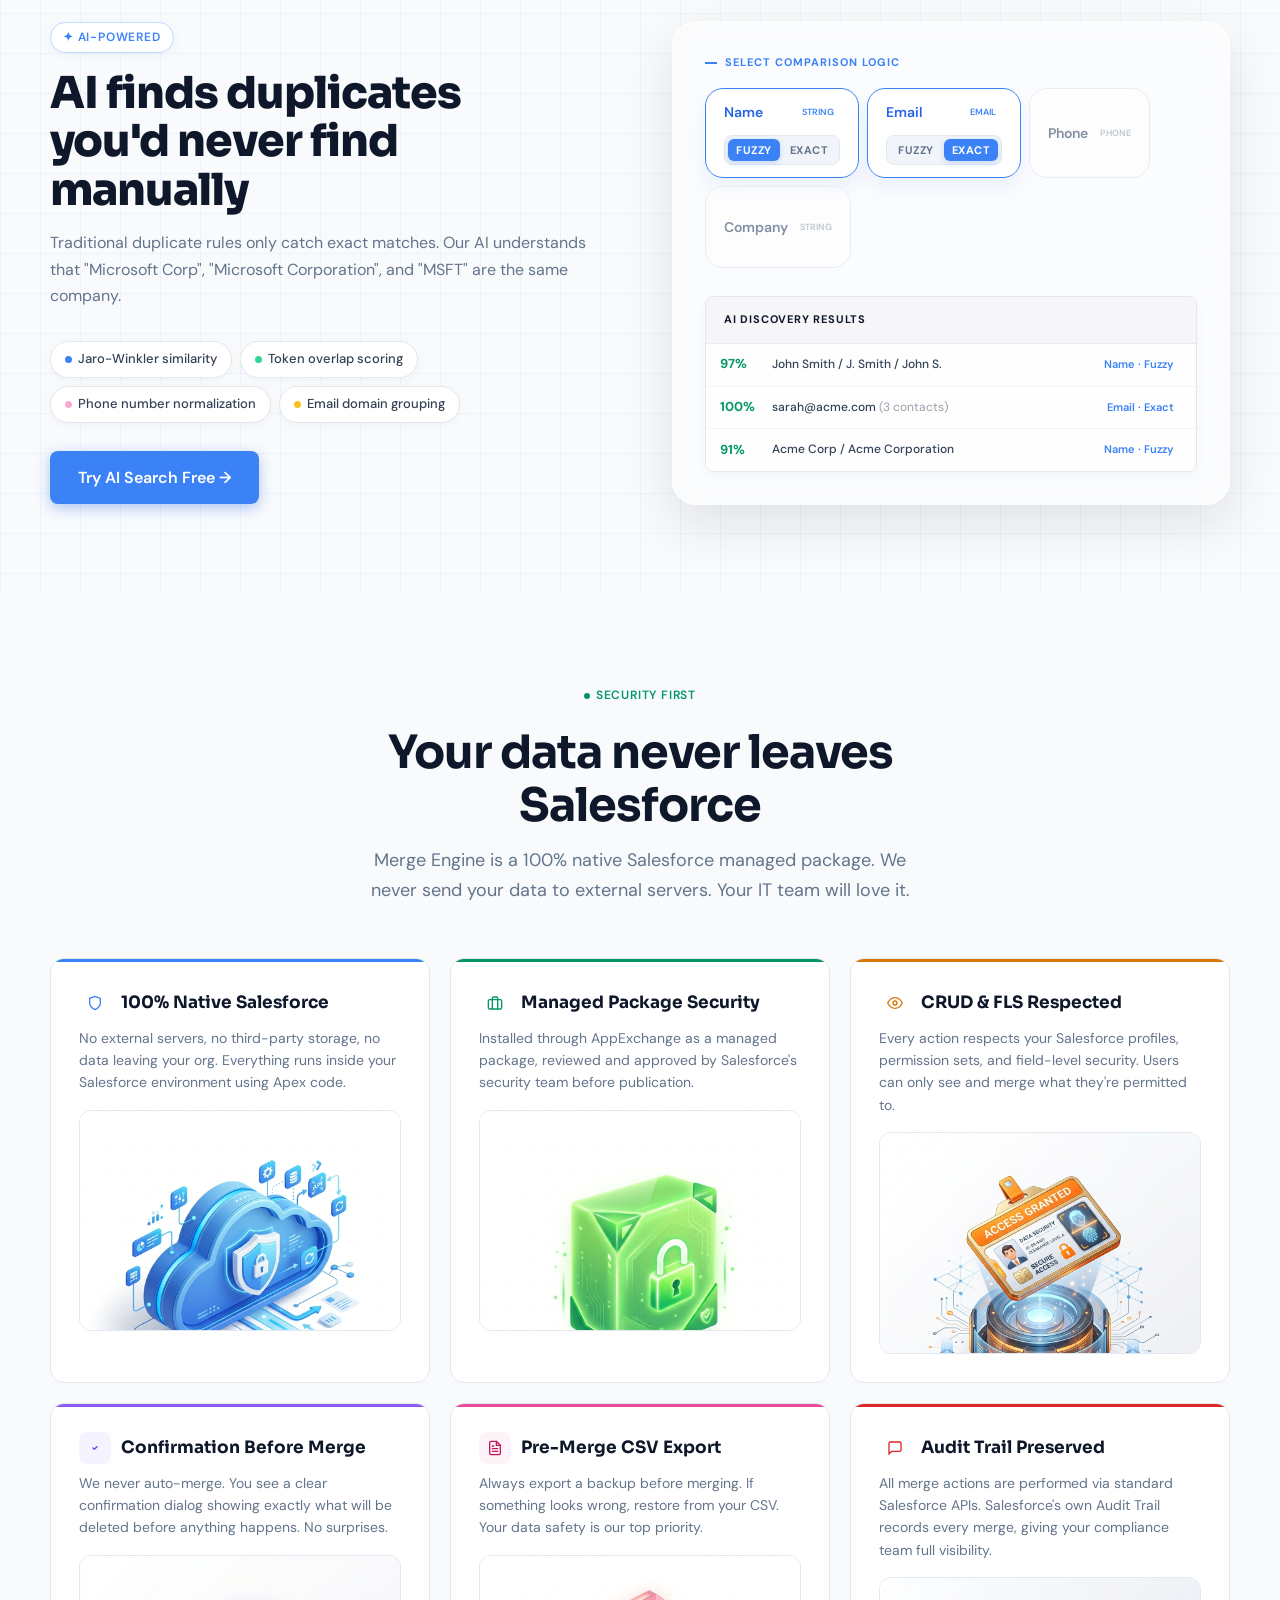
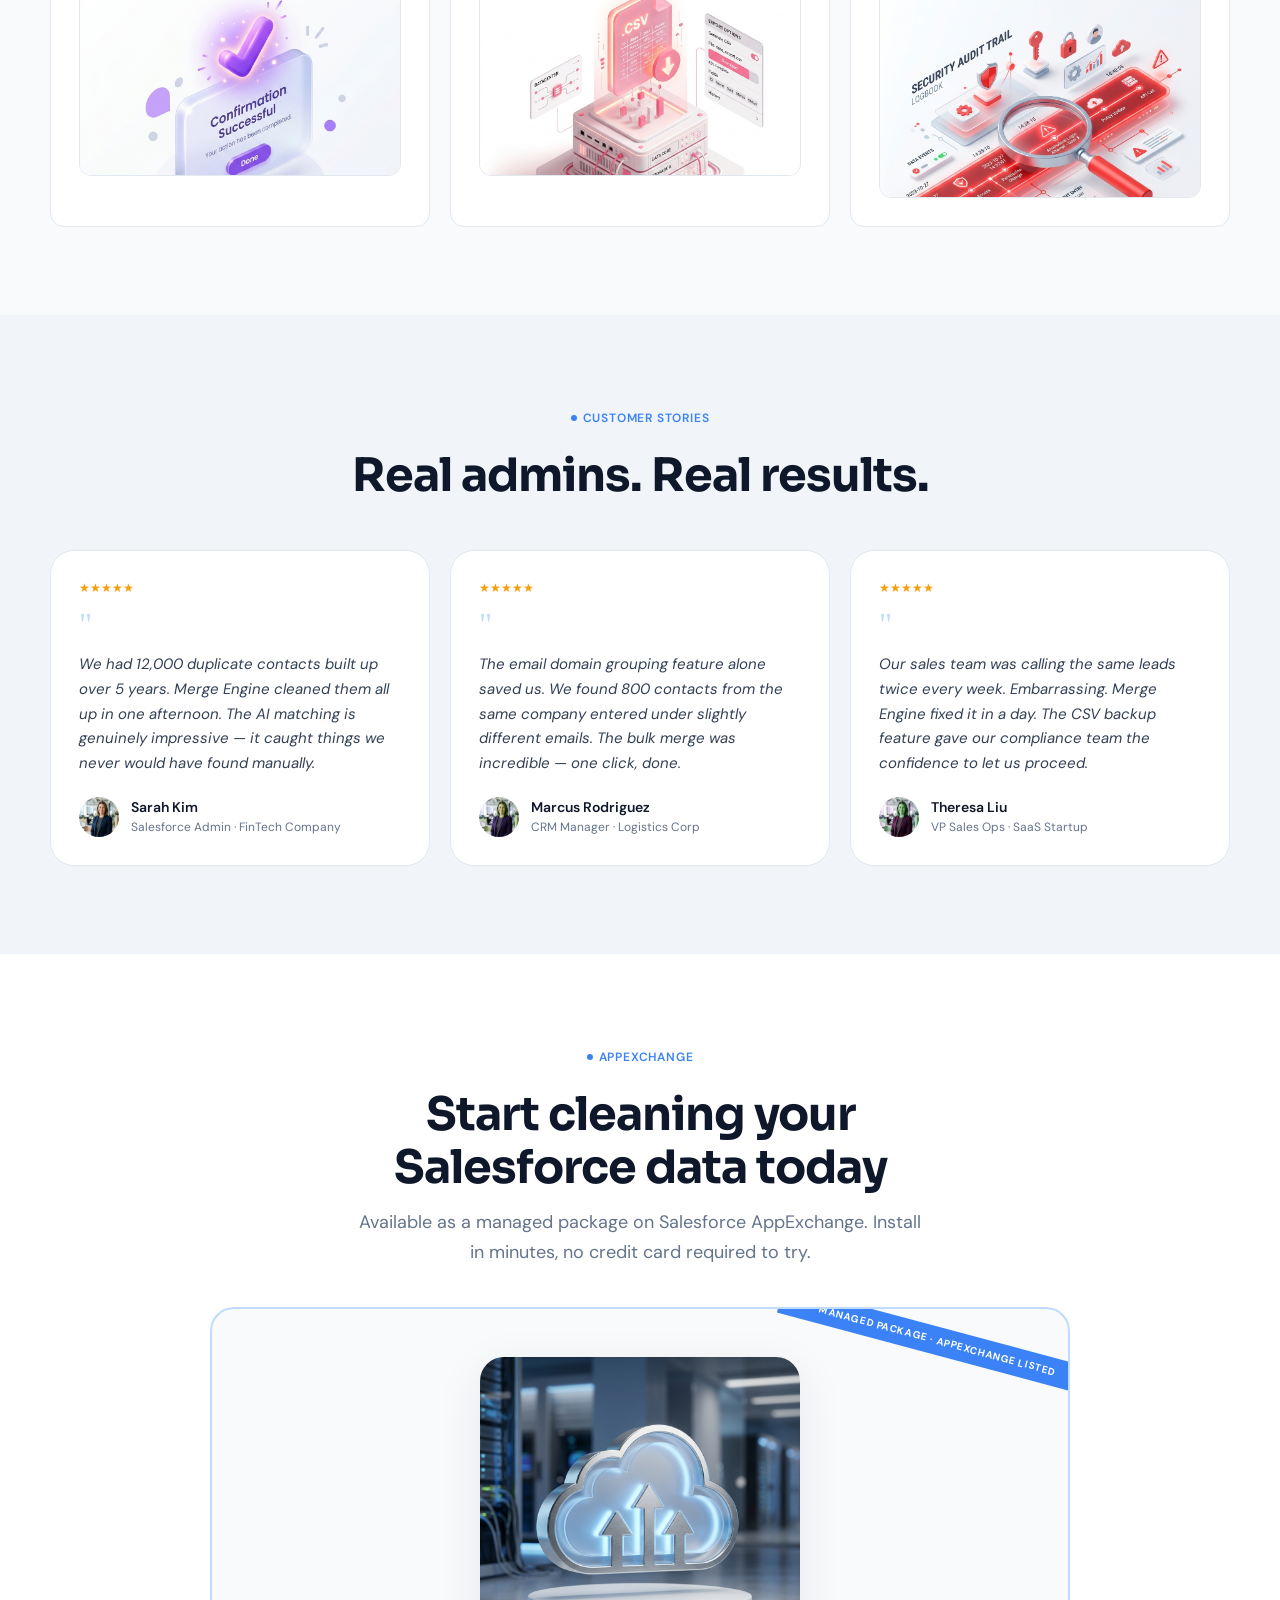
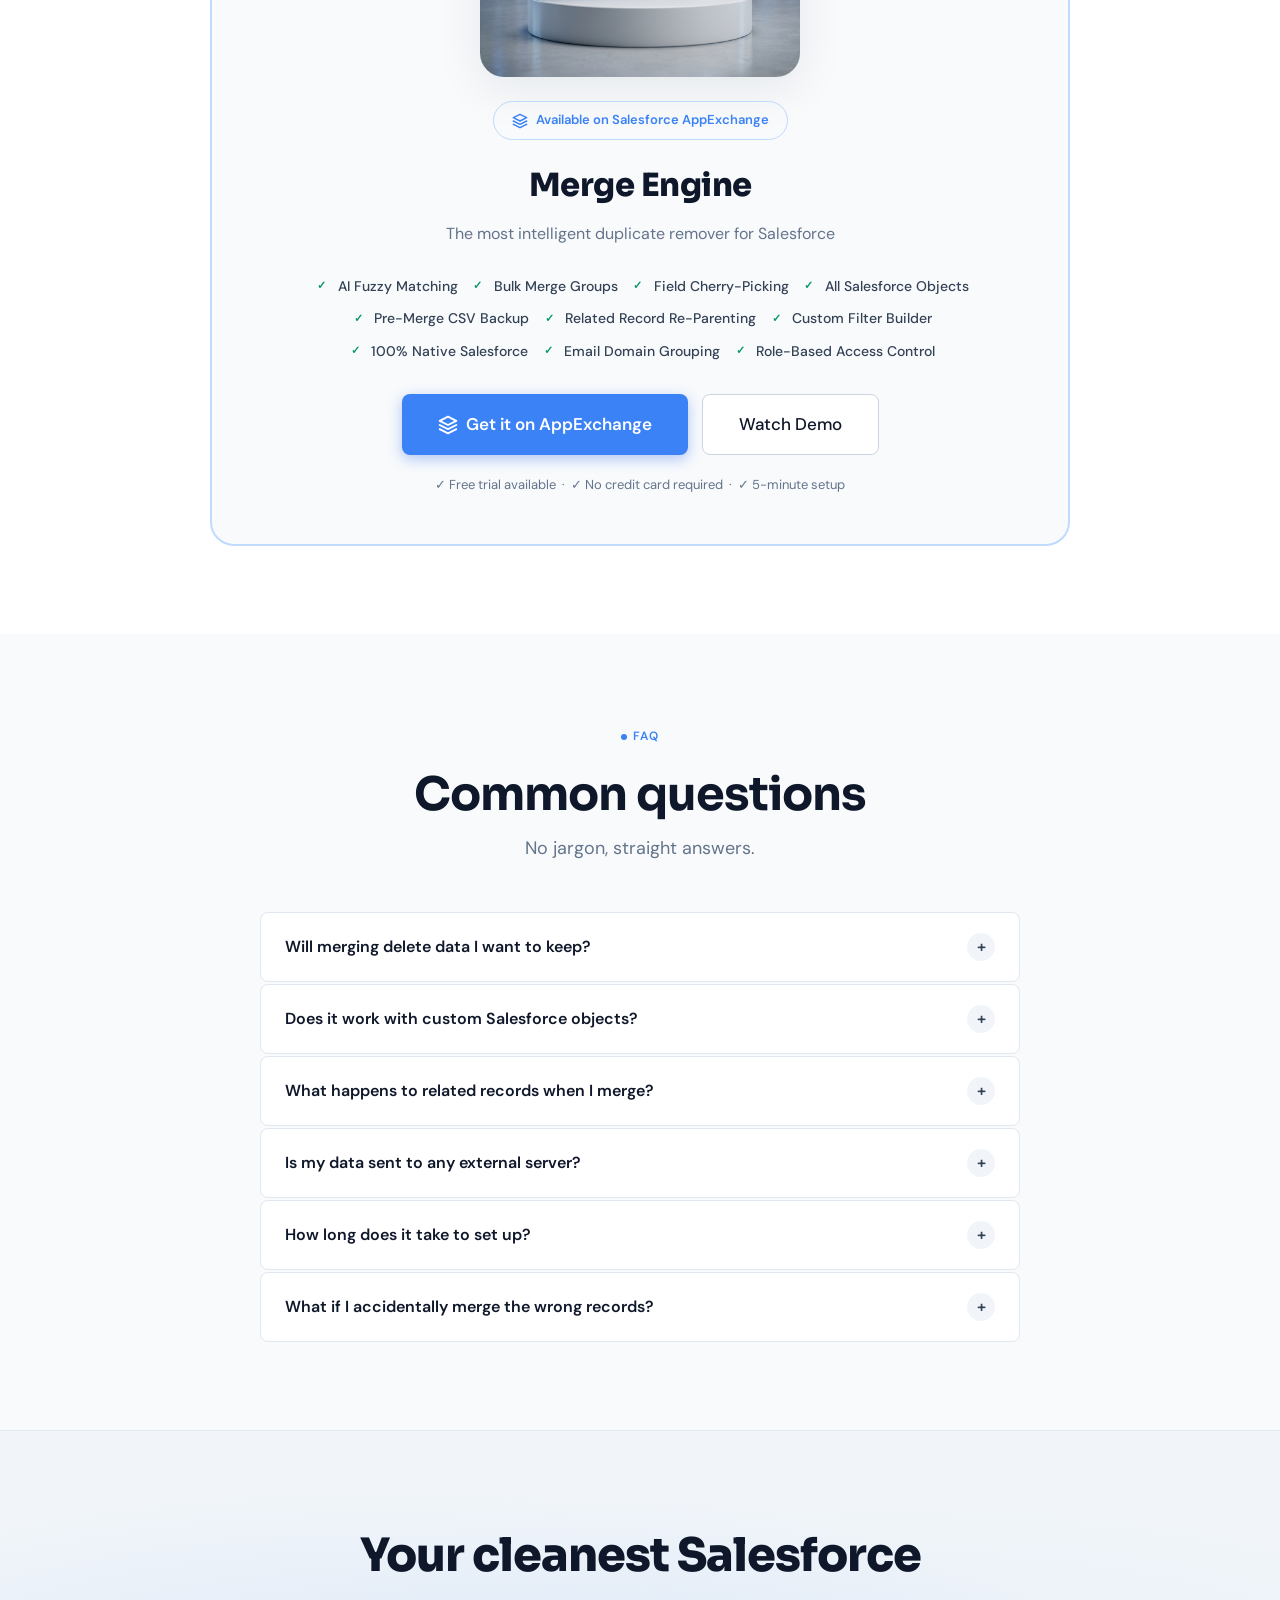
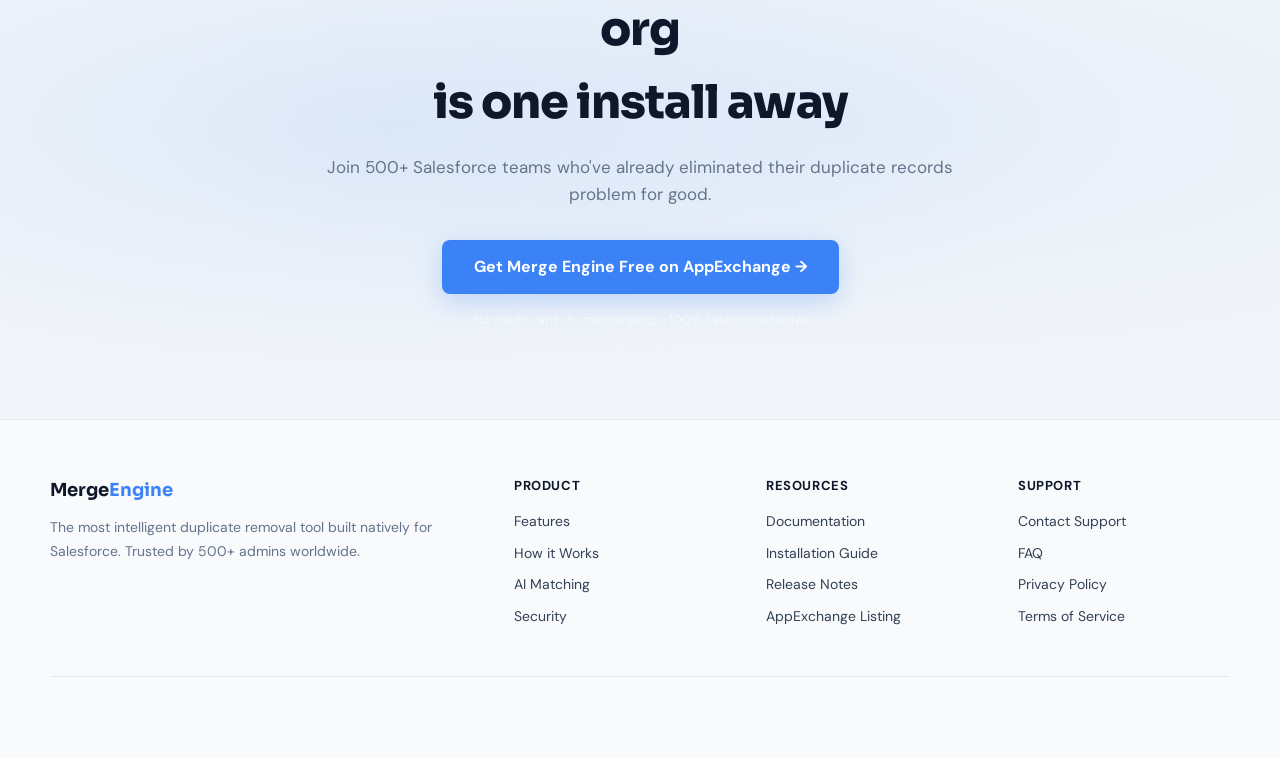
==== commit acdbce33: "style: fix image cropping by replacing fixed height with proportional aspect-ratio" ====
--- a/index.html
+++ b/index.html
@@ -218,7 +218,7 @@
         </div>
         <h3>AI Smart Matching</h3>
         <p>Our AI uses fuzzy logic to find near-matches that exact search would miss. "John Smith" and "J. Smith" at the same company — detected automatically.</p>
-        <img src="images/feat_img_ai.png" alt="AI Smart Matching" style="width:100%; height:240px; object-fit:cover; border-radius:12px; margin:16px 0; border:1px solid var(--border);">
+        <img src="images/feat_img_ai.png" alt="AI Smart Matching" style="width:100%; height:auto; aspect-ratio:16/11; object-fit:cover; object-position:center top; border-radius:12px; margin:16px 0; border:1px solid var(--border);">
         <div class="feature-tags">
           <span class="feature-tag">Fuzzy Match</span>
           <span class="feature-tag">Exact Match</span>
@@ -231,7 +231,7 @@
         </div>
         <h3>Bulk Merge Groups</h3>
         <p>Don't just merge one at a time. Review and approve multiple duplicate groups at once, then merge them all in a single click. Thousands of records, minutes not hours.</p>
-        <img src="images/feat_img_bulk.png" alt="Bulk Merge Groups" style="width:100%; height:240px; object-fit:cover; border-radius:12px; margin:16px 0; border:1px solid var(--border);">
+        <img src="images/feat_img_bulk.png" alt="Bulk Merge Groups" style="width:100%; height:auto; aspect-ratio:16/11; object-fit:cover; object-position:center top; border-radius:12px; margin:16px 0; border:1px solid var(--border);">
         <div class="feature-tags">
           <span class="feature-tag">Multi-Group</span>
           <span class="feature-tag">Bulk Processing</span>
@@ -243,7 +243,7 @@
         </div>
         <h3>CSV Backup Before Every Merge</h3>
         <p>Nervous about losing data? Export a full backup to Excel/CSV before any merge happens. One click safety net — always there, always free.</p>
-        <img src="images/feat_img_backup.png" alt="CSV Backup Before Every Merge" style="width:100%; height:240px; object-fit:cover; border-radius:12px; margin:16px 0; border:1px solid var(--border);">
+        <img src="images/feat_img_backup.png" alt="CSV Backup Before Every Merge" style="width:100%; height:auto; aspect-ratio:16/11; object-fit:cover; object-position:center top; border-radius:12px; margin:16px 0; border:1px solid var(--border);">
         <div class="feature-tags">
           <span class="feature-tag">CSV Export</span>
           <span class="feature-tag">Pre-Merge Backup</span>
@@ -255,7 +255,7 @@
         </div>
         <h3>Related Records Auto Re-Parented</h3>
         <p>When you merge two Accounts, all their related Contacts, Opportunities, Cases, and more automatically move to the surviving record. Nothing is orphaned.</p>
-        <img src="images/feat_img_related.png" alt="Related Records Auto Re-Parented" style="width:100%; height:240px; object-fit:cover; border-radius:12px; margin:16px 0; border:1px solid var(--border);">
+        <img src="images/feat_img_related.png" alt="Related Records Auto Re-Parented" style="width:100%; height:auto; aspect-ratio:16/11; object-fit:cover; object-position:center top; border-radius:12px; margin:16px 0; border:1px solid var(--border);">
         <div class="feature-tags">
           <span class="feature-tag">Child Records</span>
           <span class="feature-tag">Re-Parenting</span>
@@ -436,32 +436,32 @@
       <div class="security-card s1 reveal">
         <h4><div class="sec-icon" style="background:var(--accent-soft)"><svg viewBox="0 0 24 24" stroke="var(--accent)"><path d="M12 22s8-4 8-10V5l-8-3-8 3v7c0 6 8 10 8 10z"/></svg></div>100% Native Salesforce</h4>
         <p>No external servers, no third-party storage, no data leaving your org. Everything runs inside your Salesforce environment using Apex code.</p>
-        <img src="images/sec_img_native.png" alt="100% Native Salesforce" style="width:100%; height:240px; object-fit:cover; border-radius:12px; margin-top:16px; border:1px solid var(--border);">
+        <img src="images/sec_img_native.png" alt="100% Native Salesforce" style="width:100%; height:auto; aspect-ratio:16/11; object-fit:cover; object-position:center top; border-radius:12px; margin-top:16px; border:1px solid var(--border);">
       </div>
       <div class="security-card s2 reveal reveal-delay-1">
         <h4><div class="sec-icon" style="background:var(--green-soft)"><svg viewBox="0 0 24 24" stroke="var(--green)"><path d="M20 7H4a2 2 0 00-2 2v10a2 2 0 002 2h16a2 2 0 002-2V9a2 2 0 00-2-2z"/><path d="M16 21V5a2 2 0 00-2-2h-4a2 2 0 00-2 2v16"/></svg></div>Managed Package Security</h4>
         <p>Installed through AppExchange as a managed package, reviewed and approved by Salesforce's security team before publication.</p>
-        <img src="images/sec_img_managed.png" alt="Managed Package Security" style="width:100%; height:240px; object-fit:cover; border-radius:12px; margin-top:16px; border:1px solid var(--border);">
+        <img src="images/sec_img_managed.png" alt="Managed Package Security" style="width:100%; height:auto; aspect-ratio:16/11; object-fit:cover; object-position:center top; border-radius:12px; margin-top:16px; border:1px solid var(--border);">
       </div>
       <div class="security-card s3 reveal reveal-delay-2">
         <h4><div class="sec-icon" style="background:var(--amber-soft)"><svg viewBox="0 0 24 24" stroke="var(--amber)"><path d="M1 12s4-8 11-8 11 8 11 8-4 8-11 8-11-8-11-8z"/><circle cx="12" cy="12" r="3"/></svg></div>CRUD &amp; FLS Respected</h4>
         <p>Every action respects your Salesforce profiles, permission sets, and field-level security. Users can only see and merge what they're permitted to.</p>
-        <img src="images/sec_img_crud.png" alt="CRUD &amp; FLS Respected" style="width:100%; height:240px; object-fit:cover; border-radius:12px; margin-top:16px; border:1px solid var(--border);">
+        <img src="images/sec_img_crud.png" alt="CRUD &amp; FLS Respected" style="width:100%; height:auto; aspect-ratio:16/11; object-fit:cover; object-position:center top; border-radius:12px; margin-top:16px; border:1px solid var(--border);">
       </div>
       <div class="security-card s4 reveal">
         <h4><div class="sec-icon" style="background:#f5f3ff"><svg viewBox="0 0 24 24" stroke="#7c3aed"><path d="M9 12l2 2 4-4"/></svg></div>Confirmation Before Merge</h4>
         <p>We never auto-merge. You see a clear confirmation dialog showing exactly what will be deleted before anything happens. No surprises.</p>
-        <img src="images/sec_img_confirm.png" alt="Confirmation Before Merge" style="width:100%; height:240px; object-fit:cover; border-radius:12px; margin-top:16px; border:1px solid var(--border);">
+        <img src="images/sec_img_confirm.png" alt="Confirmation Before Merge" style="width:100%; height:auto; aspect-ratio:16/11; object-fit:cover; object-position:center top; border-radius:12px; margin-top:16px; border:1px solid var(--border);">
       </div>
       <div class="security-card s5 reveal reveal-delay-1">
         <h4><div class="sec-icon" style="background:#fdf2f8"><svg viewBox="0 0 24 24" stroke="#be185d"><path d="M14 2H6a2 2 0 00-2 2v16a2 2 0 002 2h12a2 2 0 002-2V8z"/><path d="M14 2v6h6M16 13H8M16 17H8M10 9H8"/></svg></div>Pre-Merge CSV Export</h4>
         <p>Always export a backup before merging. If something looks wrong, restore from your CSV. Your data safety is our top priority.</p>
-        <img src="images/sec_img_csv.png" alt="Pre-Merge CSV Export" style="width:100%; height:240px; object-fit:cover; border-radius:12px; margin-top:16px; border:1px solid var(--border);">
+        <img src="images/sec_img_csv.png" alt="Pre-Merge CSV Export" style="width:100%; height:auto; aspect-ratio:16/11; object-fit:cover; object-position:center top; border-radius:12px; margin-top:16px; border:1px solid var(--border);">
       </div>
       <div class="security-card s6 reveal reveal-delay-2">
         <h4><div class="sec-icon" style="background:var(--red-soft)"><svg viewBox="0 0 24 24" stroke="var(--red)"><path d="M21 15a2 2 0 01-2 2H7l-4 4V5a2 2 0 012-2h14a2 2 0 012 2z"/></svg></div>Audit Trail Preserved</h4>
         <p>All merge actions are performed via standard Salesforce APIs. Salesforce's own Audit Trail records every merge, giving your compliance team full visibility.</p>
-        <img src="images/sec_img_audit.png" alt="Audit Trail Preserved" style="width:100%; height:240px; object-fit:cover; border-radius:12px; margin-top:16px; border:1px solid var(--border);">
+        <img src="images/sec_img_audit.png" alt="Audit Trail Preserved" style="width:100%; height:auto; aspect-ratio:16/11; object-fit:cover; object-position:center top; border-radius:12px; margin-top:16px; border:1px solid var(--border);">
       </div>
     </div>
   </div>
--- a/css/styles.css
+++ b/css/styles.css
@@ -202,7 +202,7 @@
 .tour-card{background:var(--white);border:1px solid var(--border);border-radius:24px;padding:24px;transition:all 0.4s cubic-bezier(0.16, 1, 0.3, 1);display:flex;flex-direction:column;box-shadow:var(--shadow)}
 .tour-card:hover{transform:translateY(-6px);border-color:var(--accent-mid);box-shadow:var(--shadow-lg)}
 .tour-image-wrapper{position:relative;border-radius:14px;overflow:hidden;background:var(--bg);border:1px solid var(--border);margin-bottom:24px;box-shadow:0 8px 24px rgba(15,23,42,0.06)}
-.tour-img{width:100%;height:240px;object-fit:cover;display:block;transition:transform 0.7s cubic-bezier(0.16,1,0.3,1)}
+.tour-img{width:100%;height:auto;aspect-ratio:16/11;object-fit:cover;object-position:center top;display:block;transition:transform 0.7s cubic-bezier(0.16,1,0.3,1)}
 .tour-card:hover .tour-img{transform:scale(1.04)}
 .tour-glass-overlay{position:absolute;inset:0;background:linear-gradient(135deg, rgba(255,255,255,0.4) 0%, transparent 40%, rgba(0,0,0,0.05) 100%);pointer-events:none}
 .tour-content{flex:1;display:flex;flex-direction:column;justify-content:center}
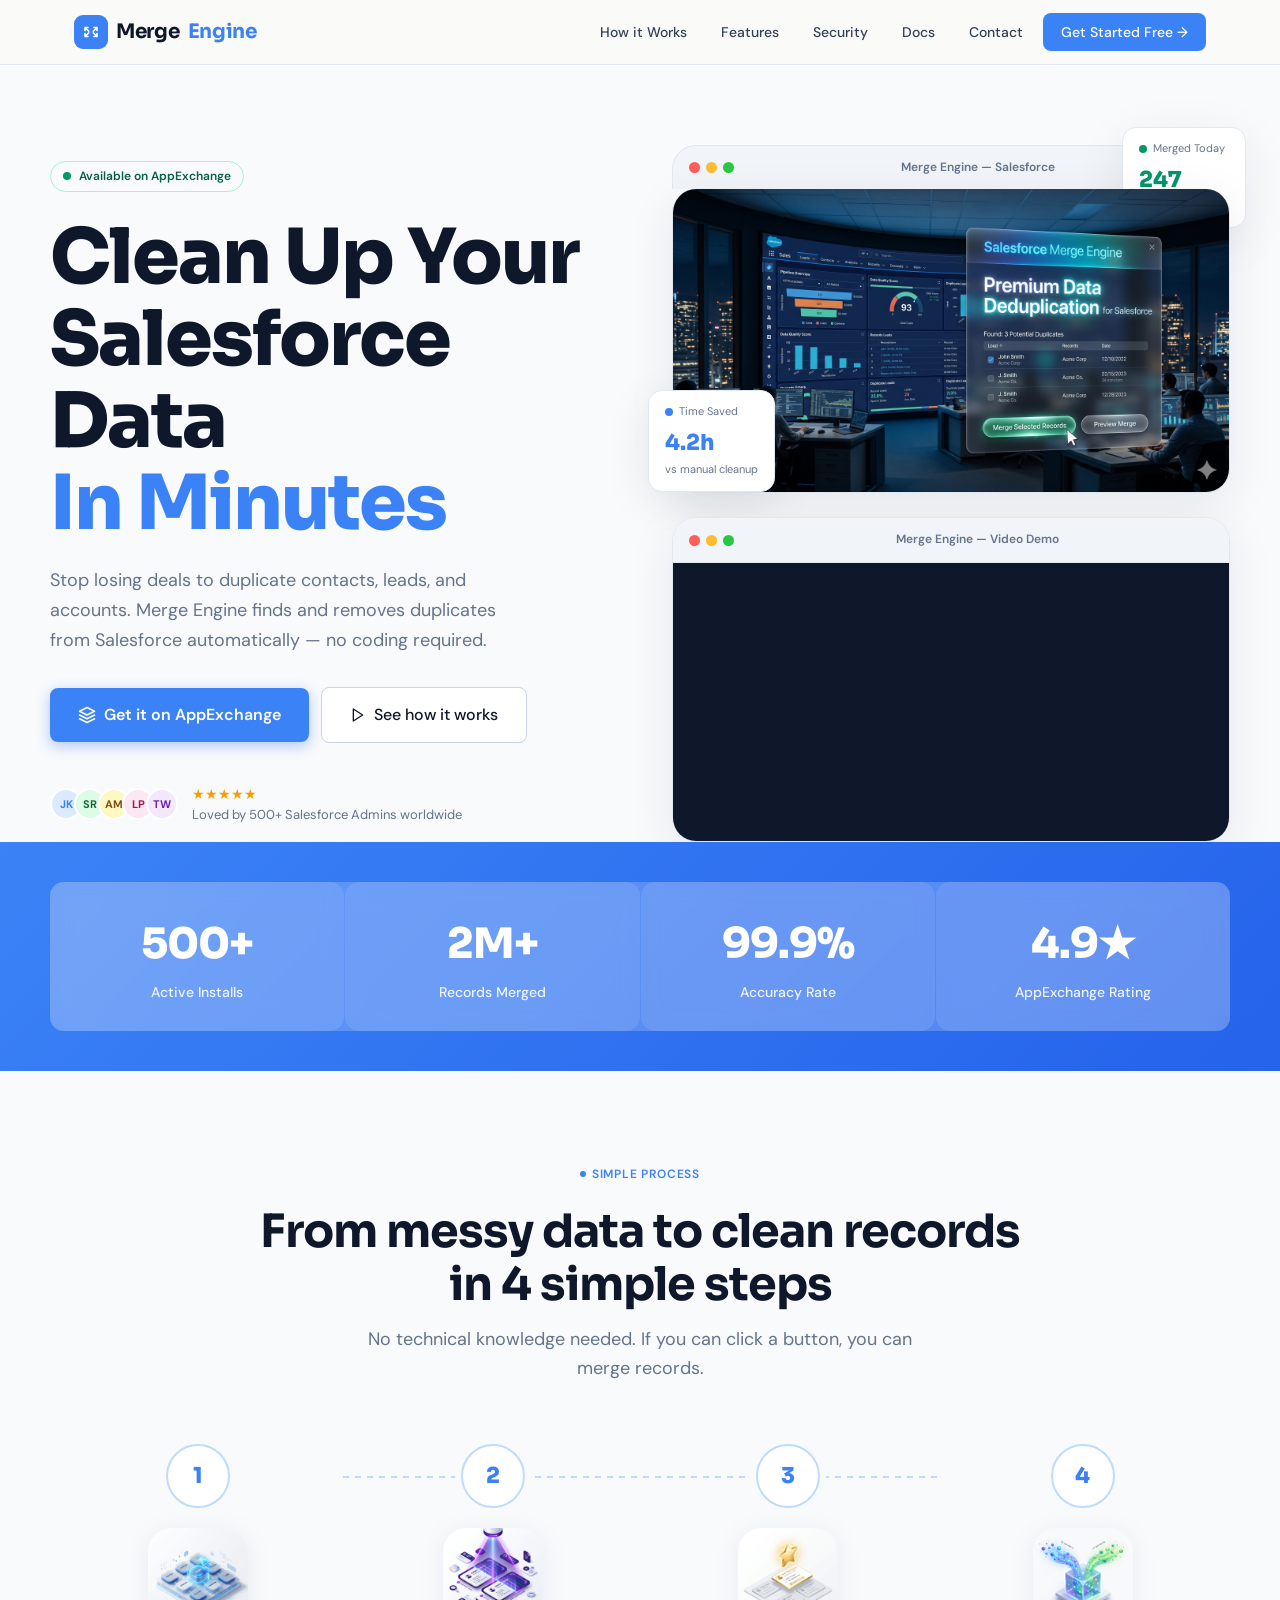
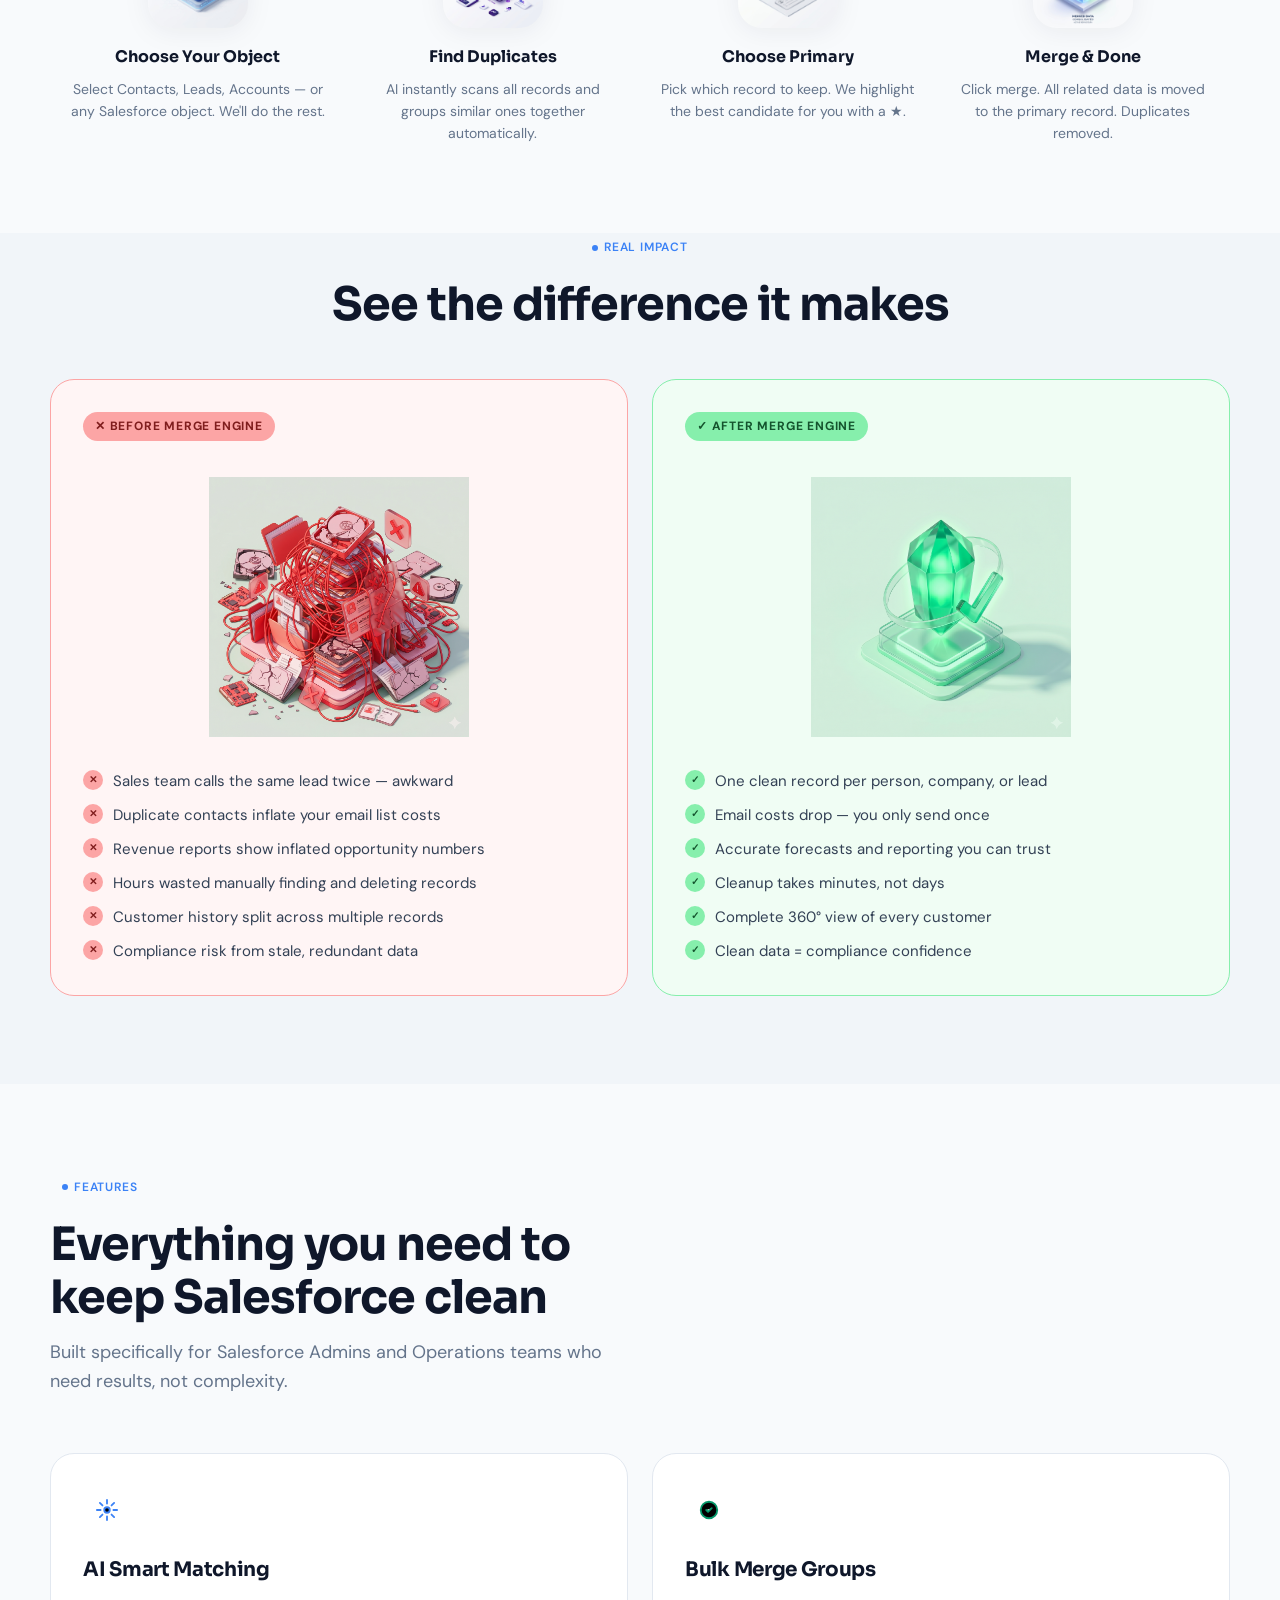
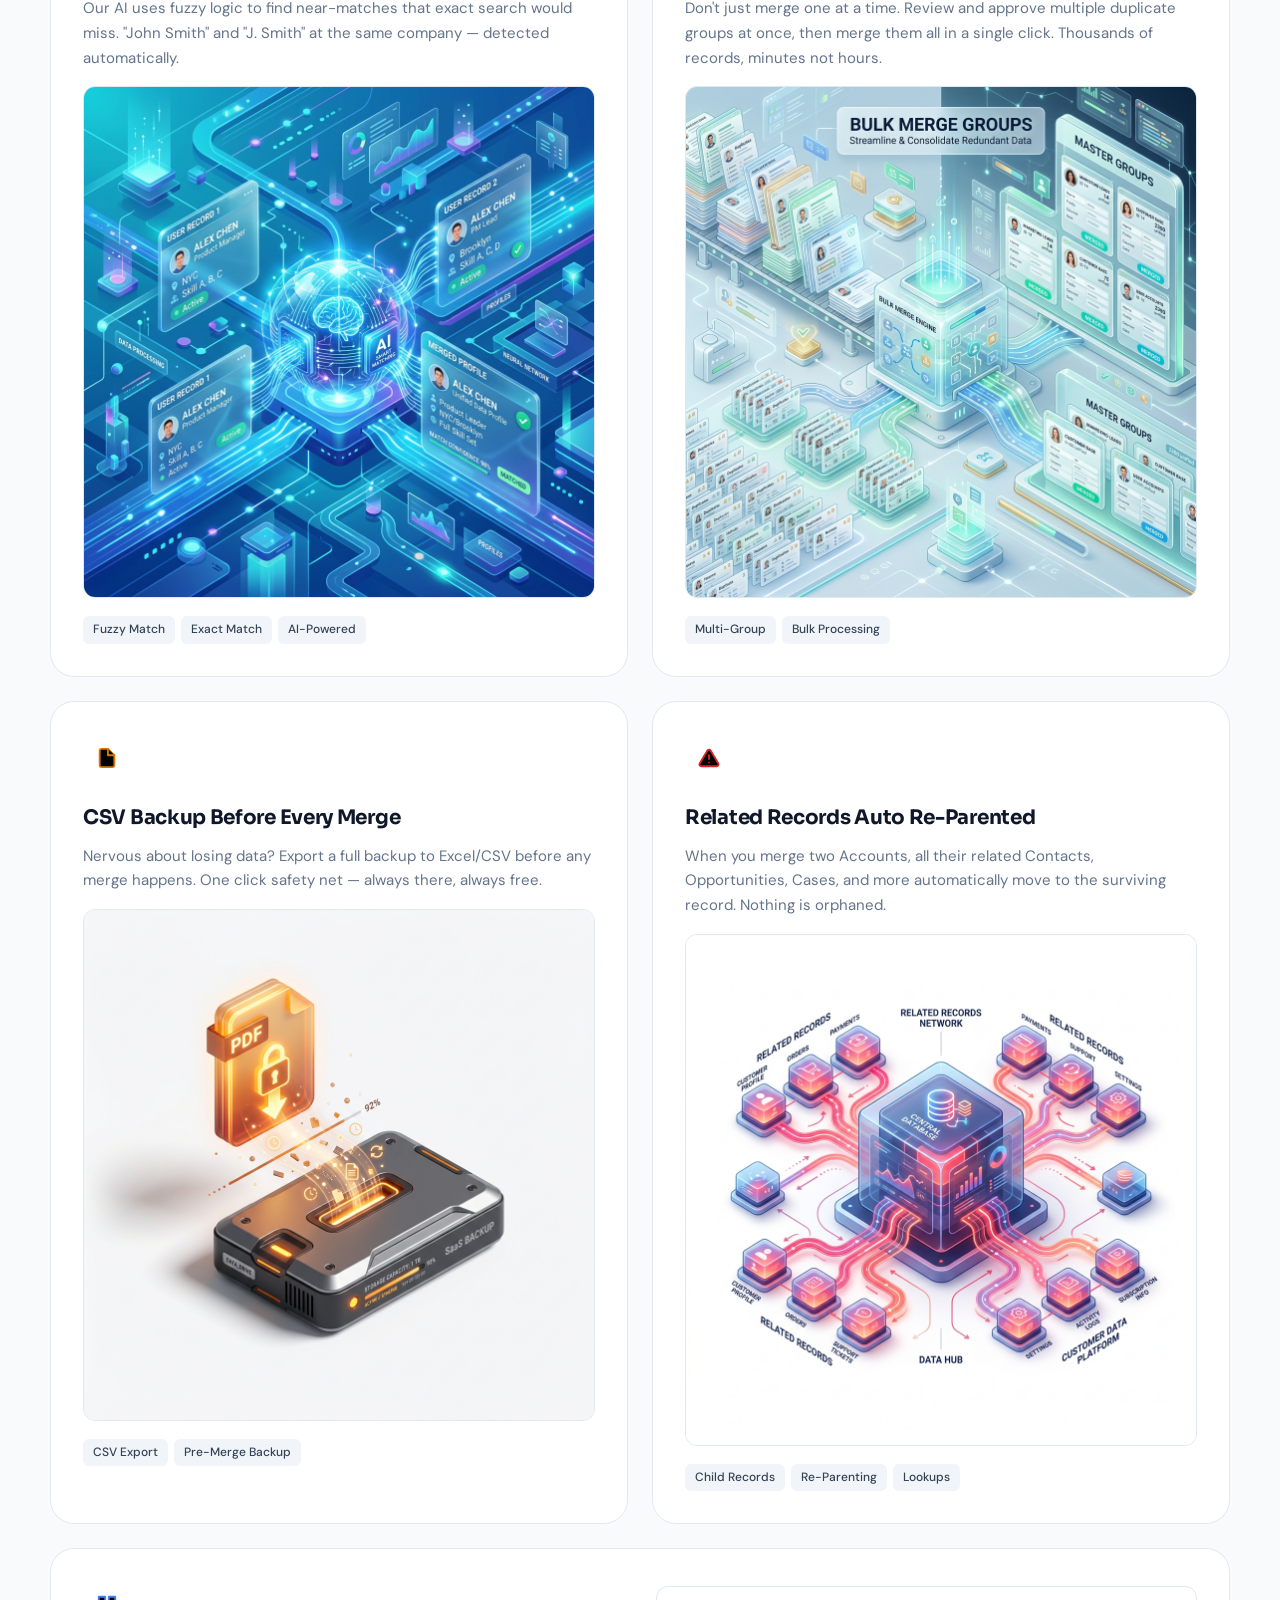
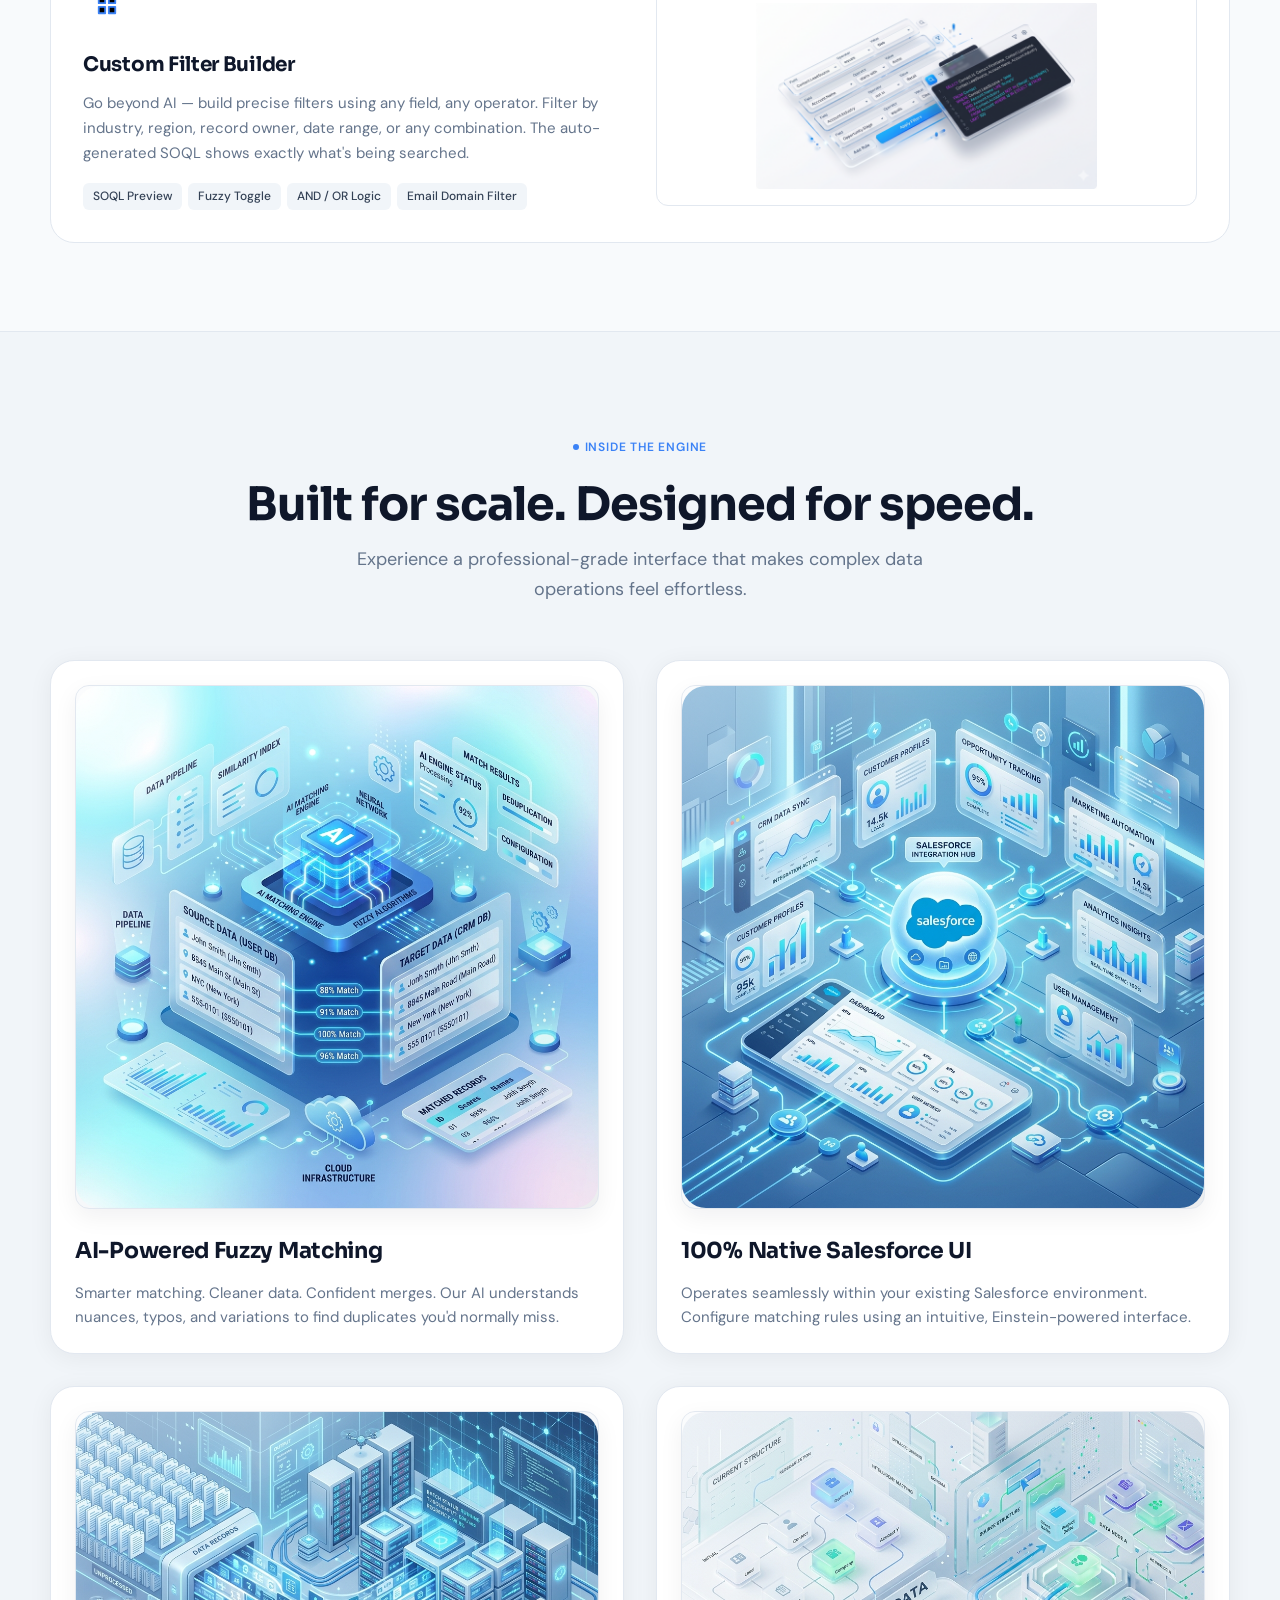
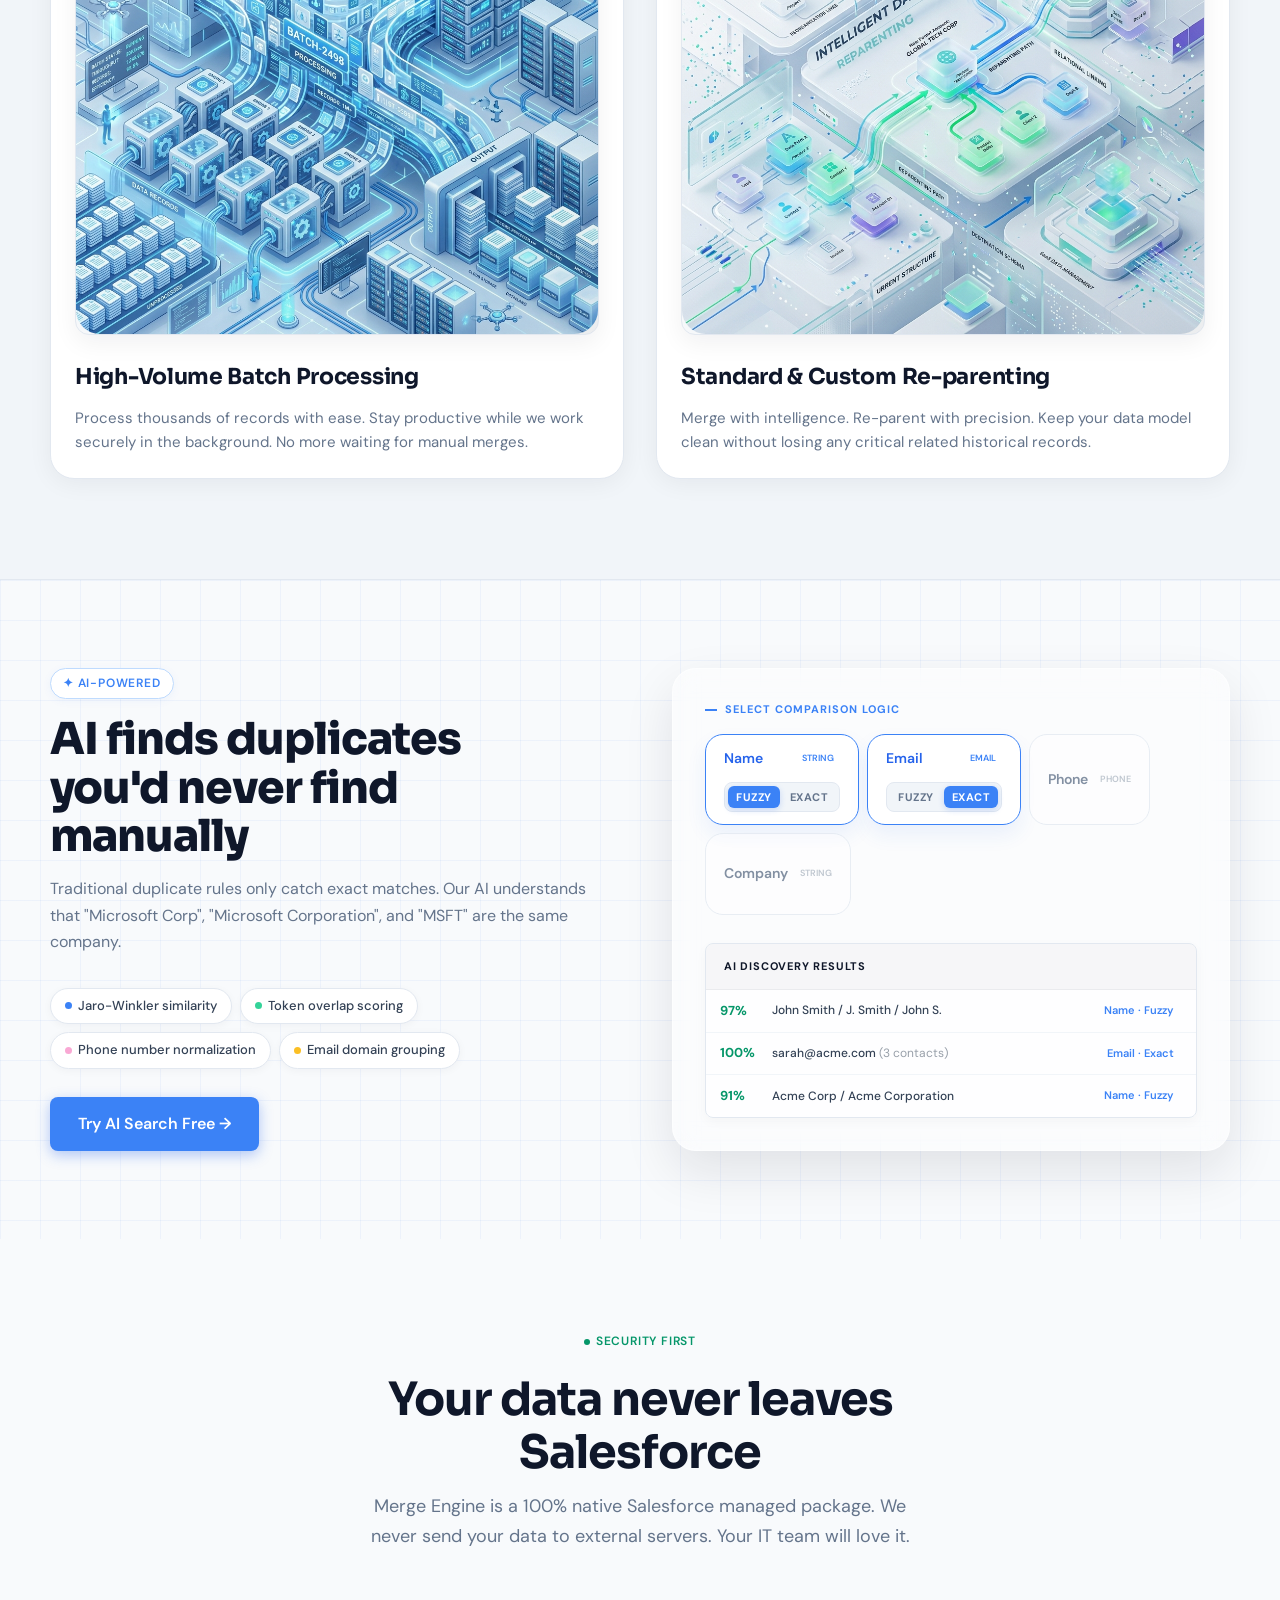
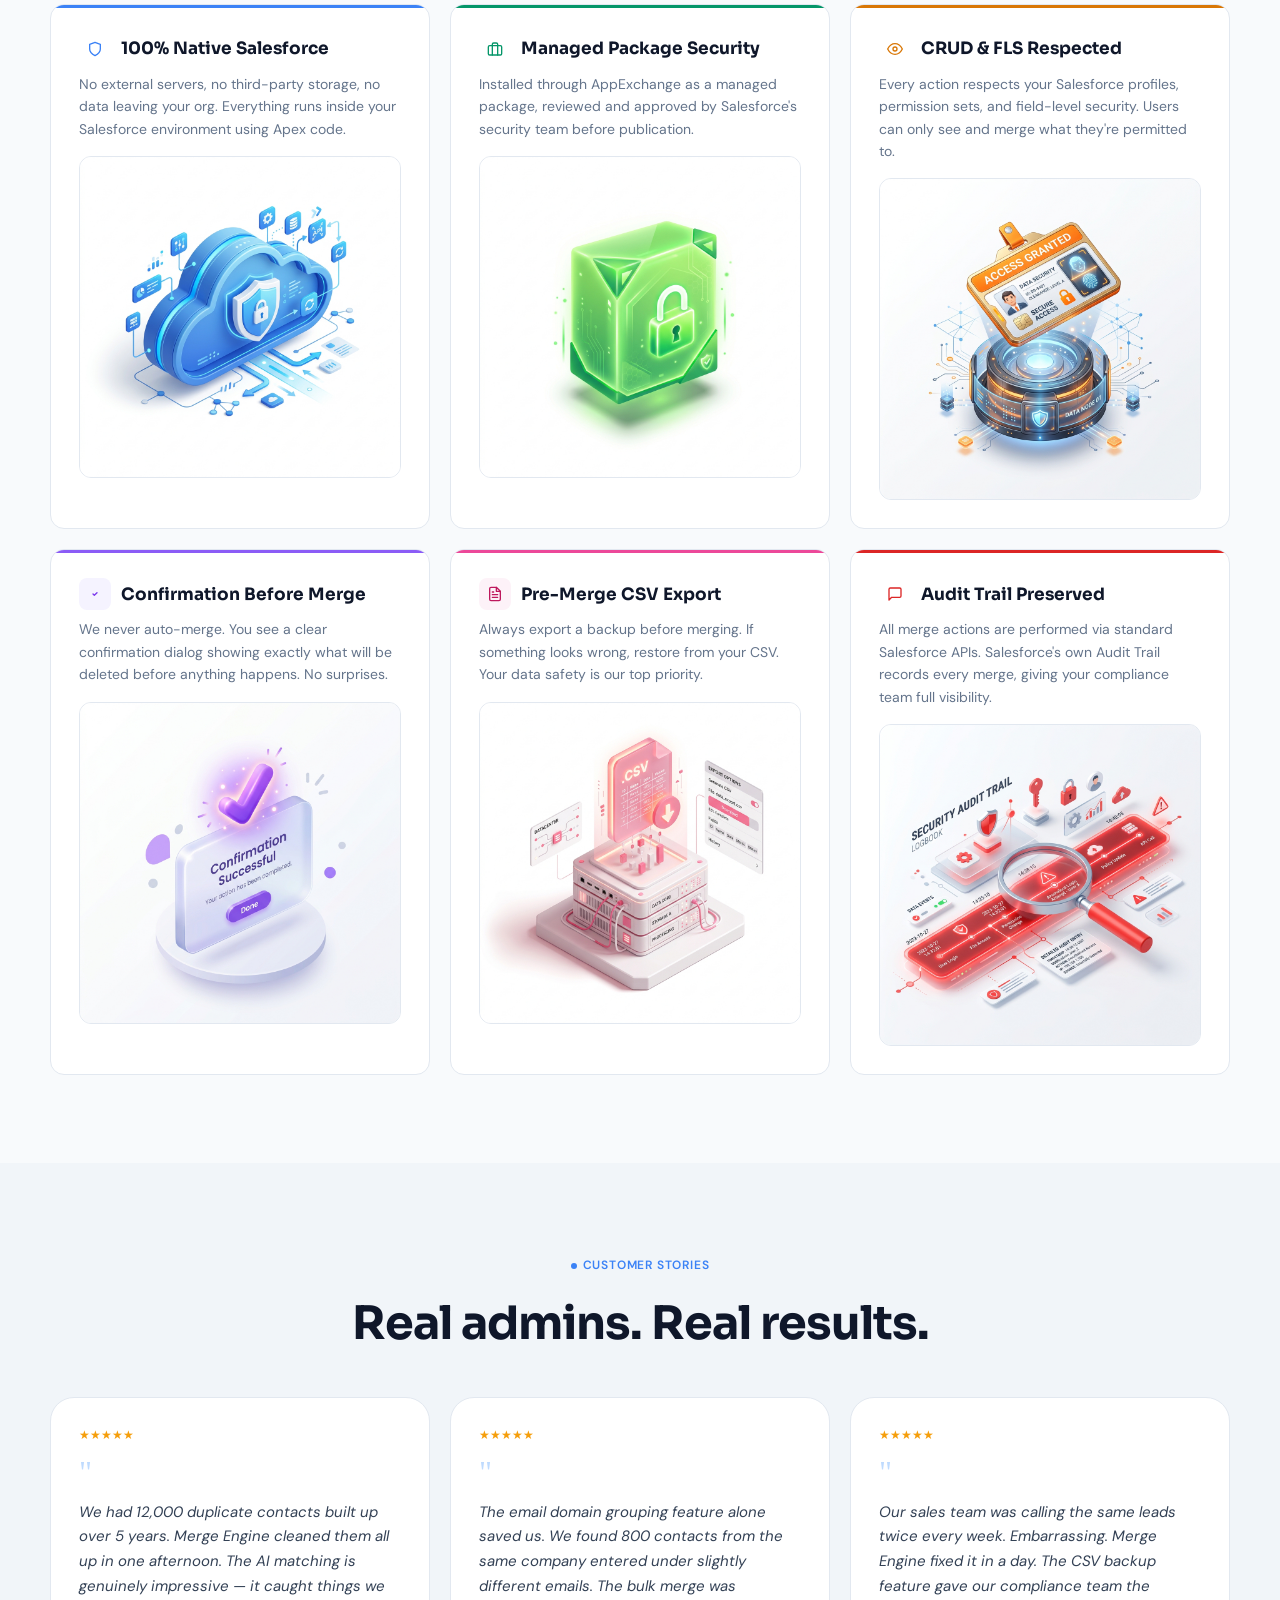
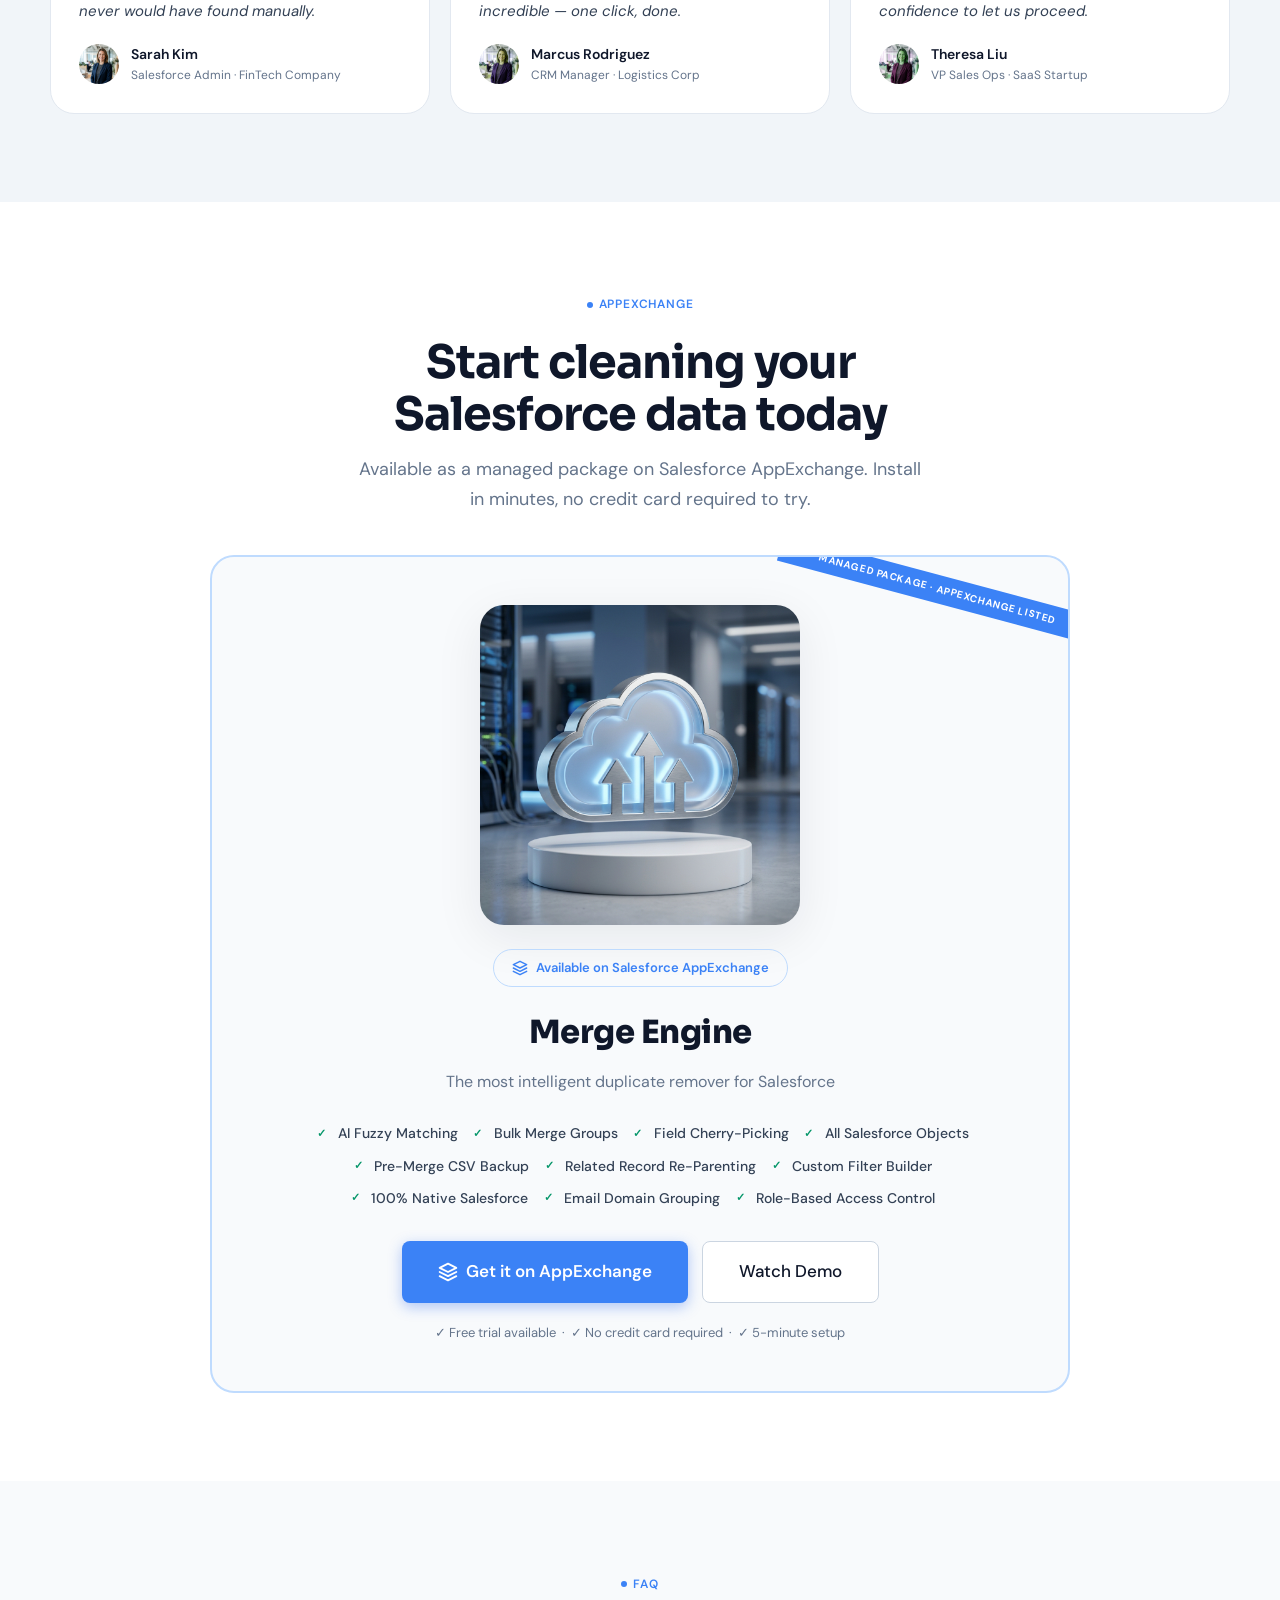
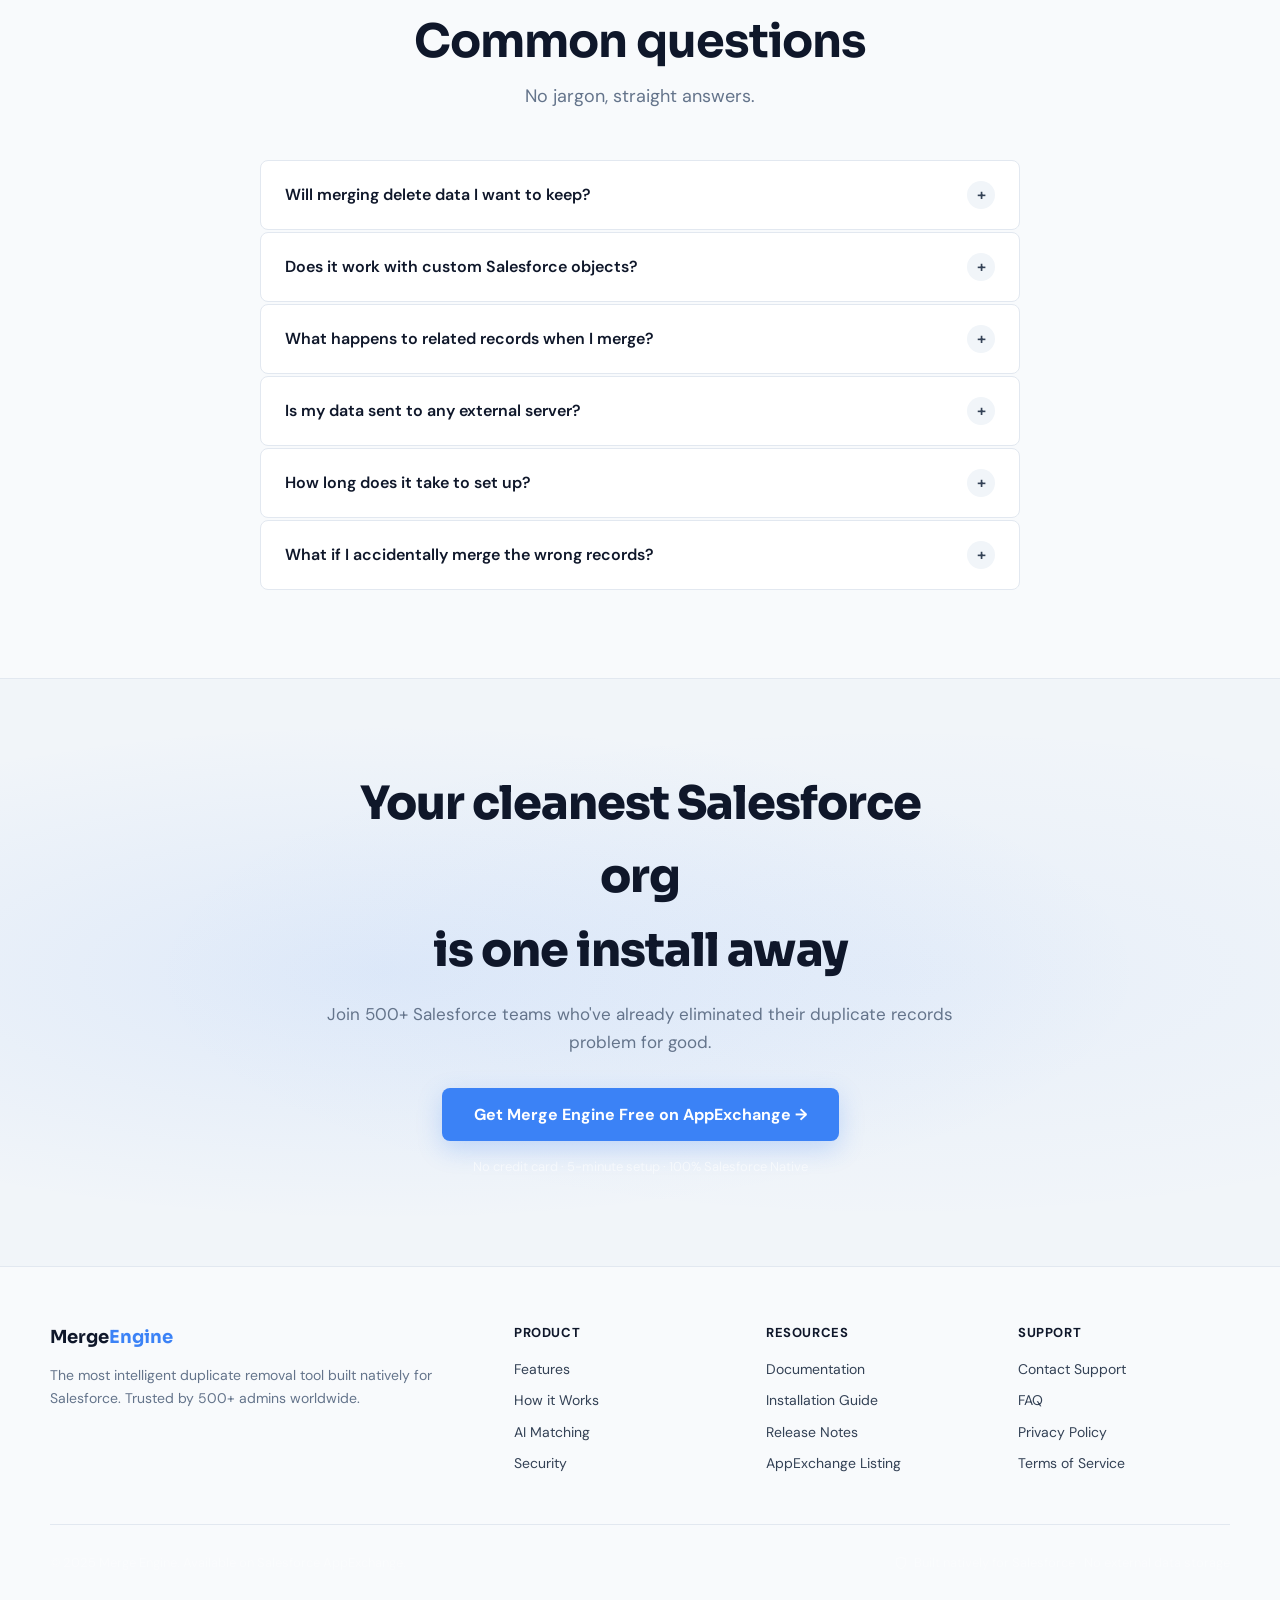
==== commit 3bd0d108: "style: remove aspect-ratio constraint to allow native square image display" ====
--- a/index.html
+++ b/index.html
@@ -218,7 +218,7 @@
         </div>
         <h3>AI Smart Matching</h3>
         <p>Our AI uses fuzzy logic to find near-matches that exact search would miss. "John Smith" and "J. Smith" at the same company — detected automatically.</p>
-        <img src="images/feat_img_ai.png" alt="AI Smart Matching" style="width:100%; height:auto; aspect-ratio:16/11; object-fit:cover; object-position:center top; border-radius:12px; margin:16px 0; border:1px solid var(--border);">
+        <img src="images/feat_img_ai.png" alt="AI Smart Matching" style="width:100%; height:auto;  object-fit:cover; object-position:center top; border-radius:12px; margin:16px 0; border:1px solid var(--border);">
         <div class="feature-tags">
           <span class="feature-tag">Fuzzy Match</span>
           <span class="feature-tag">Exact Match</span>
@@ -231,7 +231,7 @@
         </div>
         <h3>Bulk Merge Groups</h3>
         <p>Don't just merge one at a time. Review and approve multiple duplicate groups at once, then merge them all in a single click. Thousands of records, minutes not hours.</p>
-        <img src="images/feat_img_bulk.png" alt="Bulk Merge Groups" style="width:100%; height:auto; aspect-ratio:16/11; object-fit:cover; object-position:center top; border-radius:12px; margin:16px 0; border:1px solid var(--border);">
+        <img src="images/feat_img_bulk.png" alt="Bulk Merge Groups" style="width:100%; height:auto;  object-fit:cover; object-position:center top; border-radius:12px; margin:16px 0; border:1px solid var(--border);">
         <div class="feature-tags">
           <span class="feature-tag">Multi-Group</span>
           <span class="feature-tag">Bulk Processing</span>
@@ -243,7 +243,7 @@
         </div>
         <h3>CSV Backup Before Every Merge</h3>
         <p>Nervous about losing data? Export a full backup to Excel/CSV before any merge happens. One click safety net — always there, always free.</p>
-        <img src="images/feat_img_backup.png" alt="CSV Backup Before Every Merge" style="width:100%; height:auto; aspect-ratio:16/11; object-fit:cover; object-position:center top; border-radius:12px; margin:16px 0; border:1px solid var(--border);">
+        <img src="images/feat_img_backup.png" alt="CSV Backup Before Every Merge" style="width:100%; height:auto;  object-fit:cover; object-position:center top; border-radius:12px; margin:16px 0; border:1px solid var(--border);">
         <div class="feature-tags">
           <span class="feature-tag">CSV Export</span>
           <span class="feature-tag">Pre-Merge Backup</span>
@@ -255,7 +255,7 @@
         </div>
         <h3>Related Records Auto Re-Parented</h3>
         <p>When you merge two Accounts, all their related Contacts, Opportunities, Cases, and more automatically move to the surviving record. Nothing is orphaned.</p>
-        <img src="images/feat_img_related.png" alt="Related Records Auto Re-Parented" style="width:100%; height:auto; aspect-ratio:16/11; object-fit:cover; object-position:center top; border-radius:12px; margin:16px 0; border:1px solid var(--border);">
+        <img src="images/feat_img_related.png" alt="Related Records Auto Re-Parented" style="width:100%; height:auto;  object-fit:cover; object-position:center top; border-radius:12px; margin:16px 0; border:1px solid var(--border);">
         <div class="feature-tags">
           <span class="feature-tag">Child Records</span>
           <span class="feature-tag">Re-Parenting</span>
@@ -436,32 +436,32 @@
       <div class="security-card s1 reveal">
         <h4><div class="sec-icon" style="background:var(--accent-soft)"><svg viewBox="0 0 24 24" stroke="var(--accent)"><path d="M12 22s8-4 8-10V5l-8-3-8 3v7c0 6 8 10 8 10z"/></svg></div>100% Native Salesforce</h4>
         <p>No external servers, no third-party storage, no data leaving your org. Everything runs inside your Salesforce environment using Apex code.</p>
-        <img src="images/sec_img_native.png" alt="100% Native Salesforce" style="width:100%; height:auto; aspect-ratio:16/11; object-fit:cover; object-position:center top; border-radius:12px; margin-top:16px; border:1px solid var(--border);">
+        <img src="images/sec_img_native.png" alt="100% Native Salesforce" style="width:100%; height:auto;  object-fit:cover; object-position:center top; border-radius:12px; margin-top:16px; border:1px solid var(--border);">
       </div>
       <div class="security-card s2 reveal reveal-delay-1">
         <h4><div class="sec-icon" style="background:var(--green-soft)"><svg viewBox="0 0 24 24" stroke="var(--green)"><path d="M20 7H4a2 2 0 00-2 2v10a2 2 0 002 2h16a2 2 0 002-2V9a2 2 0 00-2-2z"/><path d="M16 21V5a2 2 0 00-2-2h-4a2 2 0 00-2 2v16"/></svg></div>Managed Package Security</h4>
         <p>Installed through AppExchange as a managed package, reviewed and approved by Salesforce's security team before publication.</p>
-        <img src="images/sec_img_managed.png" alt="Managed Package Security" style="width:100%; height:auto; aspect-ratio:16/11; object-fit:cover; object-position:center top; border-radius:12px; margin-top:16px; border:1px solid var(--border);">
+        <img src="images/sec_img_managed.png" alt="Managed Package Security" style="width:100%; height:auto;  object-fit:cover; object-position:center top; border-radius:12px; margin-top:16px; border:1px solid var(--border);">
       </div>
       <div class="security-card s3 reveal reveal-delay-2">
         <h4><div class="sec-icon" style="background:var(--amber-soft)"><svg viewBox="0 0 24 24" stroke="var(--amber)"><path d="M1 12s4-8 11-8 11 8 11 8-4 8-11 8-11-8-11-8z"/><circle cx="12" cy="12" r="3"/></svg></div>CRUD &amp; FLS Respected</h4>
         <p>Every action respects your Salesforce profiles, permission sets, and field-level security. Users can only see and merge what they're permitted to.</p>
-        <img src="images/sec_img_crud.png" alt="CRUD &amp; FLS Respected" style="width:100%; height:auto; aspect-ratio:16/11; object-fit:cover; object-position:center top; border-radius:12px; margin-top:16px; border:1px solid var(--border);">
+        <img src="images/sec_img_crud.png" alt="CRUD &amp; FLS Respected" style="width:100%; height:auto;  object-fit:cover; object-position:center top; border-radius:12px; margin-top:16px; border:1px solid var(--border);">
       </div>
       <div class="security-card s4 reveal">
         <h4><div class="sec-icon" style="background:#f5f3ff"><svg viewBox="0 0 24 24" stroke="#7c3aed"><path d="M9 12l2 2 4-4"/></svg></div>Confirmation Before Merge</h4>
         <p>We never auto-merge. You see a clear confirmation dialog showing exactly what will be deleted before anything happens. No surprises.</p>
-        <img src="images/sec_img_confirm.png" alt="Confirmation Before Merge" style="width:100%; height:auto; aspect-ratio:16/11; object-fit:cover; object-position:center top; border-radius:12px; margin-top:16px; border:1px solid var(--border);">
+        <img src="images/sec_img_confirm.png" alt="Confirmation Before Merge" style="width:100%; height:auto;  object-fit:cover; object-position:center top; border-radius:12px; margin-top:16px; border:1px solid var(--border);">
       </div>
       <div class="security-card s5 reveal reveal-delay-1">
         <h4><div class="sec-icon" style="background:#fdf2f8"><svg viewBox="0 0 24 24" stroke="#be185d"><path d="M14 2H6a2 2 0 00-2 2v16a2 2 0 002 2h12a2 2 0 002-2V8z"/><path d="M14 2v6h6M16 13H8M16 17H8M10 9H8"/></svg></div>Pre-Merge CSV Export</h4>
         <p>Always export a backup before merging. If something looks wrong, restore from your CSV. Your data safety is our top priority.</p>
-        <img src="images/sec_img_csv.png" alt="Pre-Merge CSV Export" style="width:100%; height:auto; aspect-ratio:16/11; object-fit:cover; object-position:center top; border-radius:12px; margin-top:16px; border:1px solid var(--border);">
+        <img src="images/sec_img_csv.png" alt="Pre-Merge CSV Export" style="width:100%; height:auto;  object-fit:cover; object-position:center top; border-radius:12px; margin-top:16px; border:1px solid var(--border);">
       </div>
       <div class="security-card s6 reveal reveal-delay-2">
         <h4><div class="sec-icon" style="background:var(--red-soft)"><svg viewBox="0 0 24 24" stroke="var(--red)"><path d="M21 15a2 2 0 01-2 2H7l-4 4V5a2 2 0 012-2h14a2 2 0 012 2z"/></svg></div>Audit Trail Preserved</h4>
         <p>All merge actions are performed via standard Salesforce APIs. Salesforce's own Audit Trail records every merge, giving your compliance team full visibility.</p>
-        <img src="images/sec_img_audit.png" alt="Audit Trail Preserved" style="width:100%; height:auto; aspect-ratio:16/11; object-fit:cover; object-position:center top; border-radius:12px; margin-top:16px; border:1px solid var(--border);">
+        <img src="images/sec_img_audit.png" alt="Audit Trail Preserved" style="width:100%; height:auto;  object-fit:cover; object-position:center top; border-radius:12px; margin-top:16px; border:1px solid var(--border);">
       </div>
     </div>
   </div>
--- a/css/styles.css
+++ b/css/styles.css
@@ -202,7 +202,7 @@
 .tour-card{background:var(--white);border:1px solid var(--border);border-radius:24px;padding:24px;transition:all 0.4s cubic-bezier(0.16, 1, 0.3, 1);display:flex;flex-direction:column;box-shadow:var(--shadow)}
 .tour-card:hover{transform:translateY(-6px);border-color:var(--accent-mid);box-shadow:var(--shadow-lg)}
 .tour-image-wrapper{position:relative;border-radius:14px;overflow:hidden;background:var(--bg);border:1px solid var(--border);margin-bottom:24px;box-shadow:0 8px 24px rgba(15,23,42,0.06)}
-.tour-img{width:100%;height:auto;aspect-ratio:16/11;object-fit:cover;object-position:center top;display:block;transition:transform 0.7s cubic-bezier(0.16,1,0.3,1)}
+.tour-img{width:100%;height:auto;object-fit:cover;object-position:center top;display:block;transition:transform 0.7s cubic-bezier(0.16,1,0.3,1)}
 .tour-card:hover .tour-img{transform:scale(1.04)}
 .tour-glass-overlay{position:absolute;inset:0;background:linear-gradient(135deg, rgba(255,255,255,0.4) 0%, transparent 40%, rgba(0,0,0,0.05) 100%);pointer-events:none}
 .tour-content{flex:1;display:flex;flex-direction:column;justify-content:center}
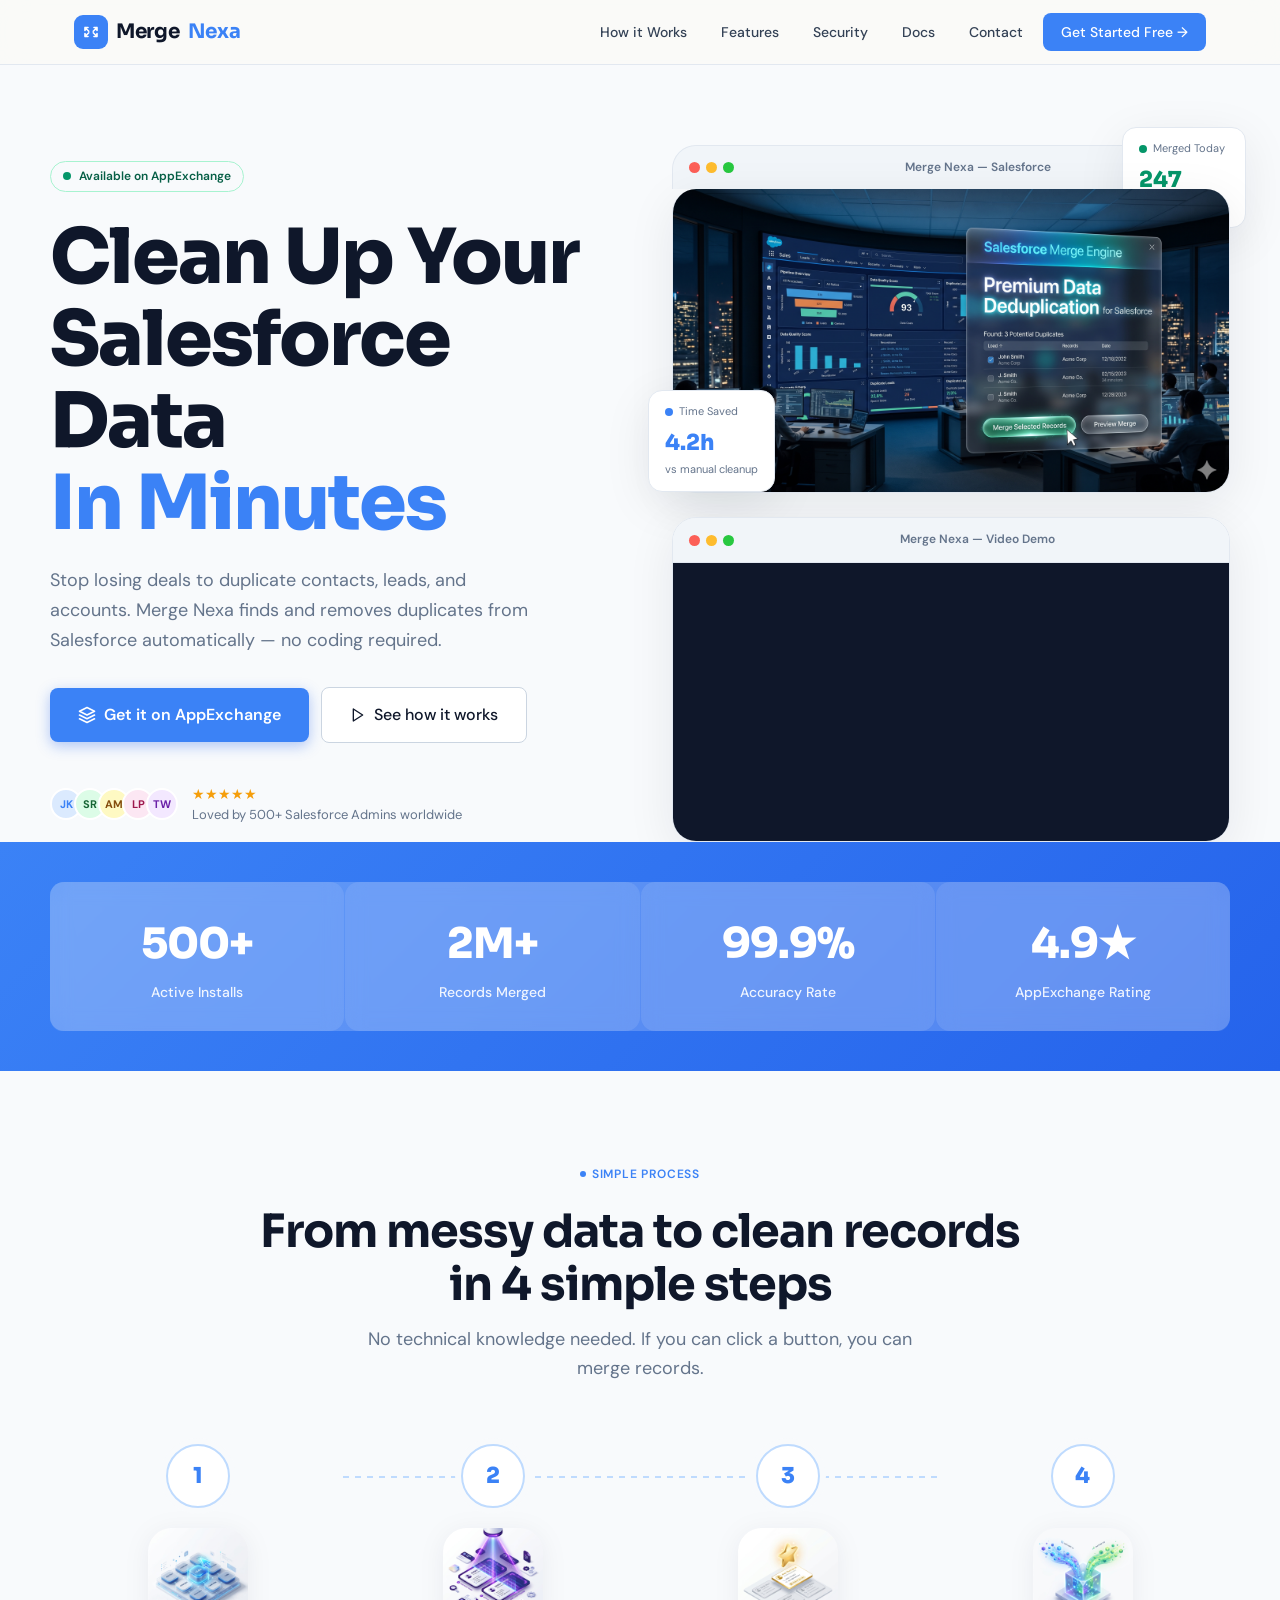
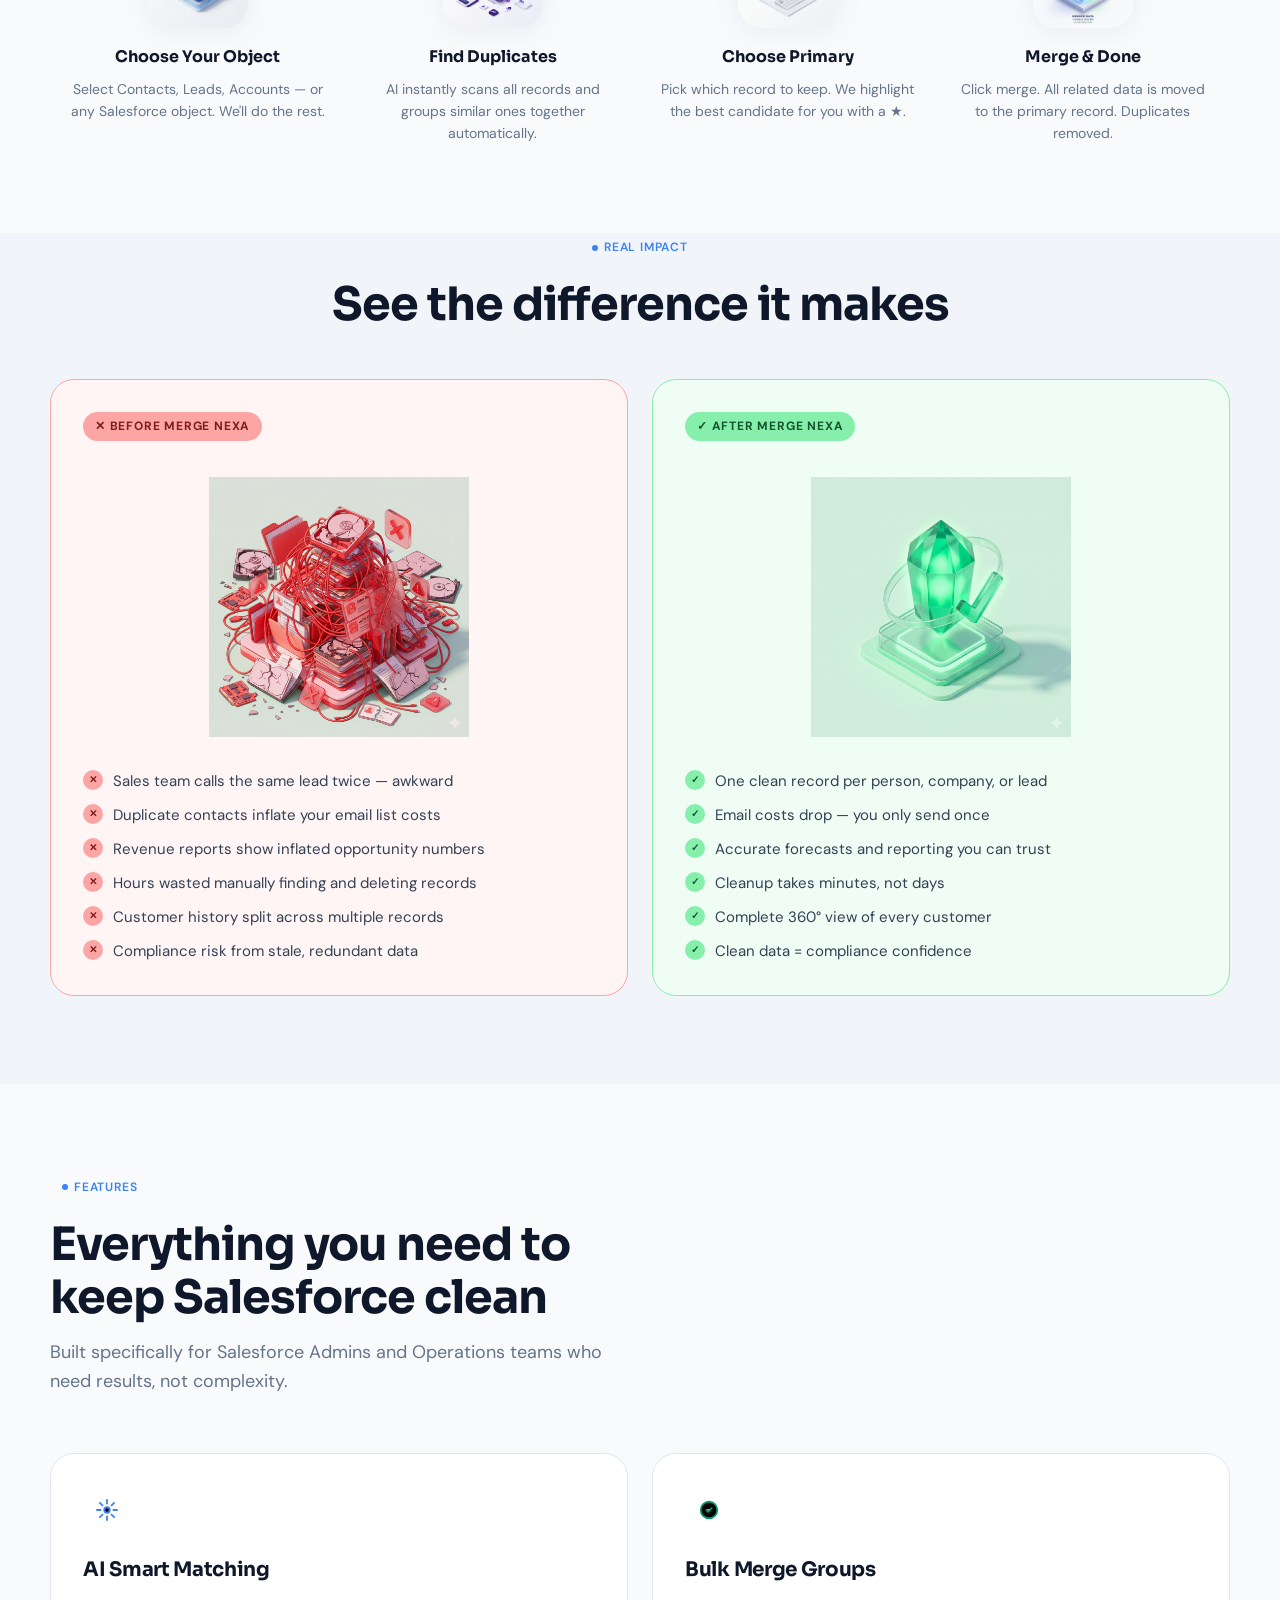
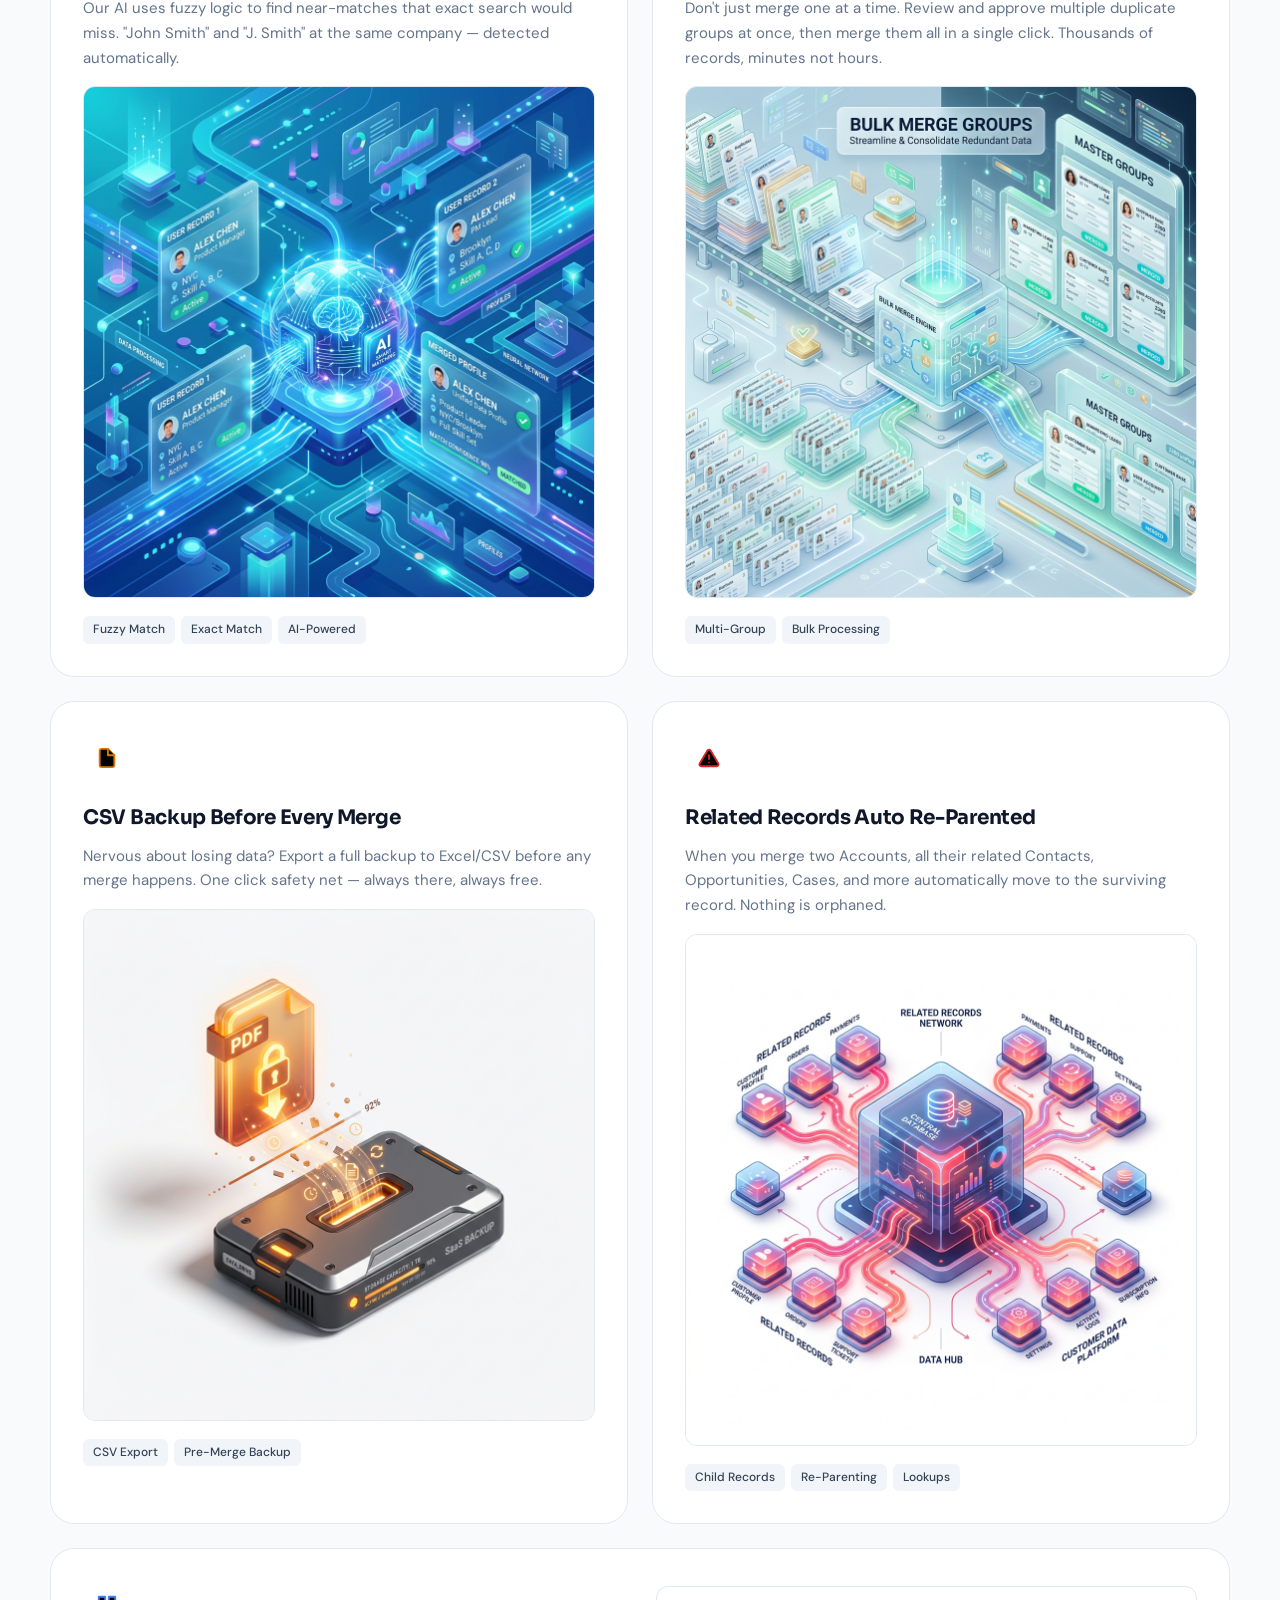
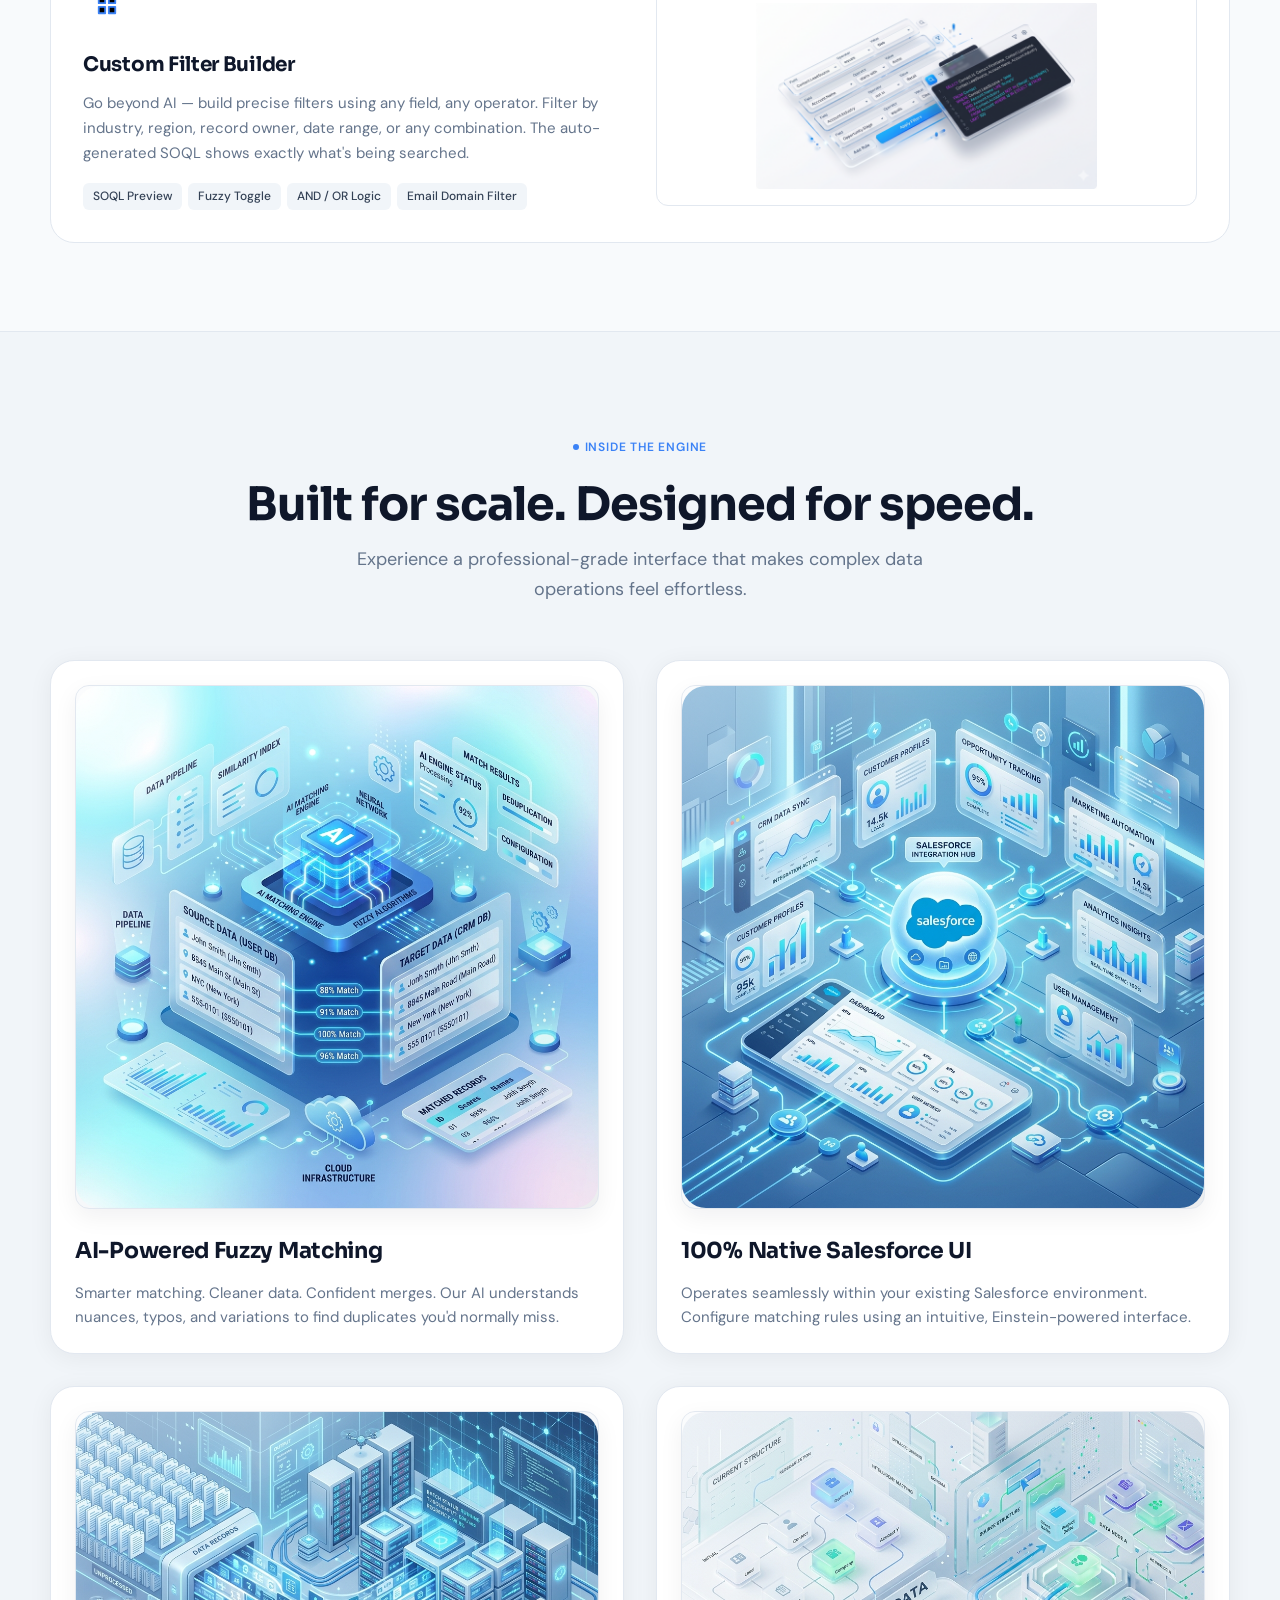
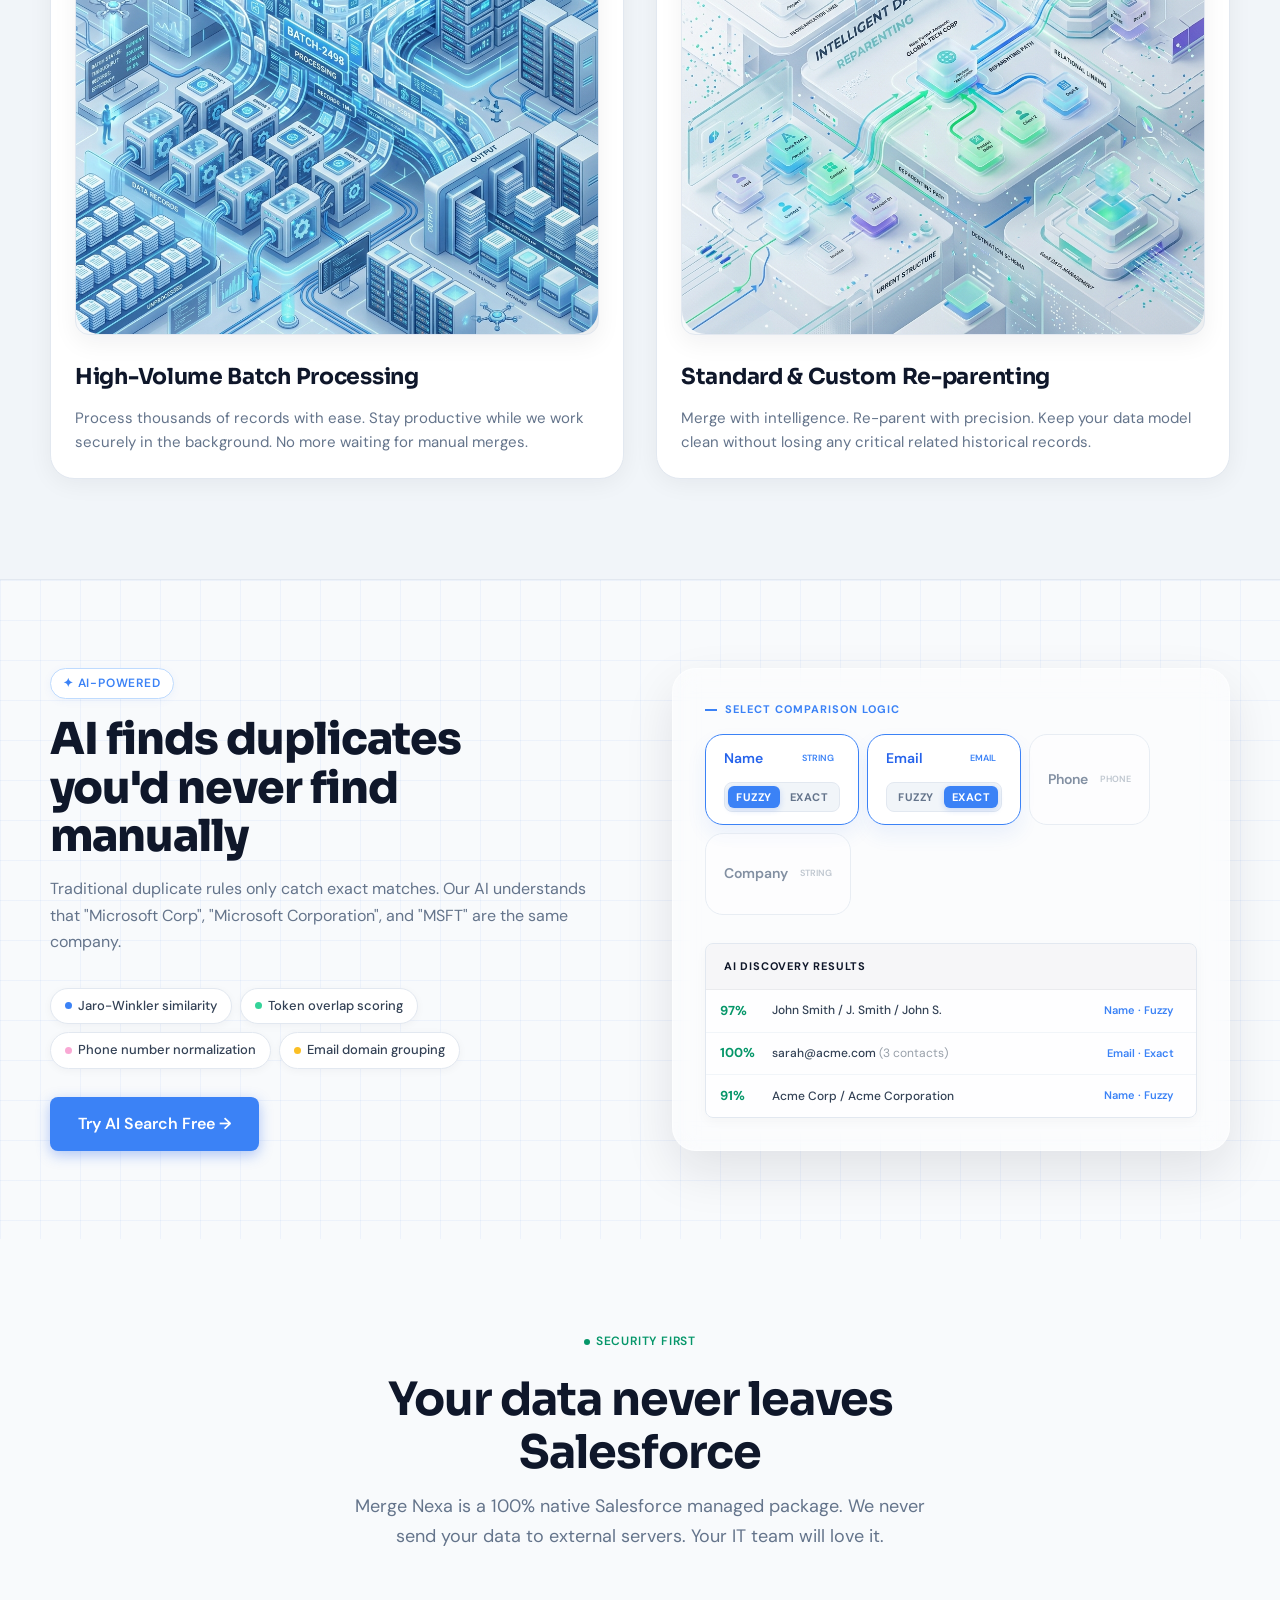
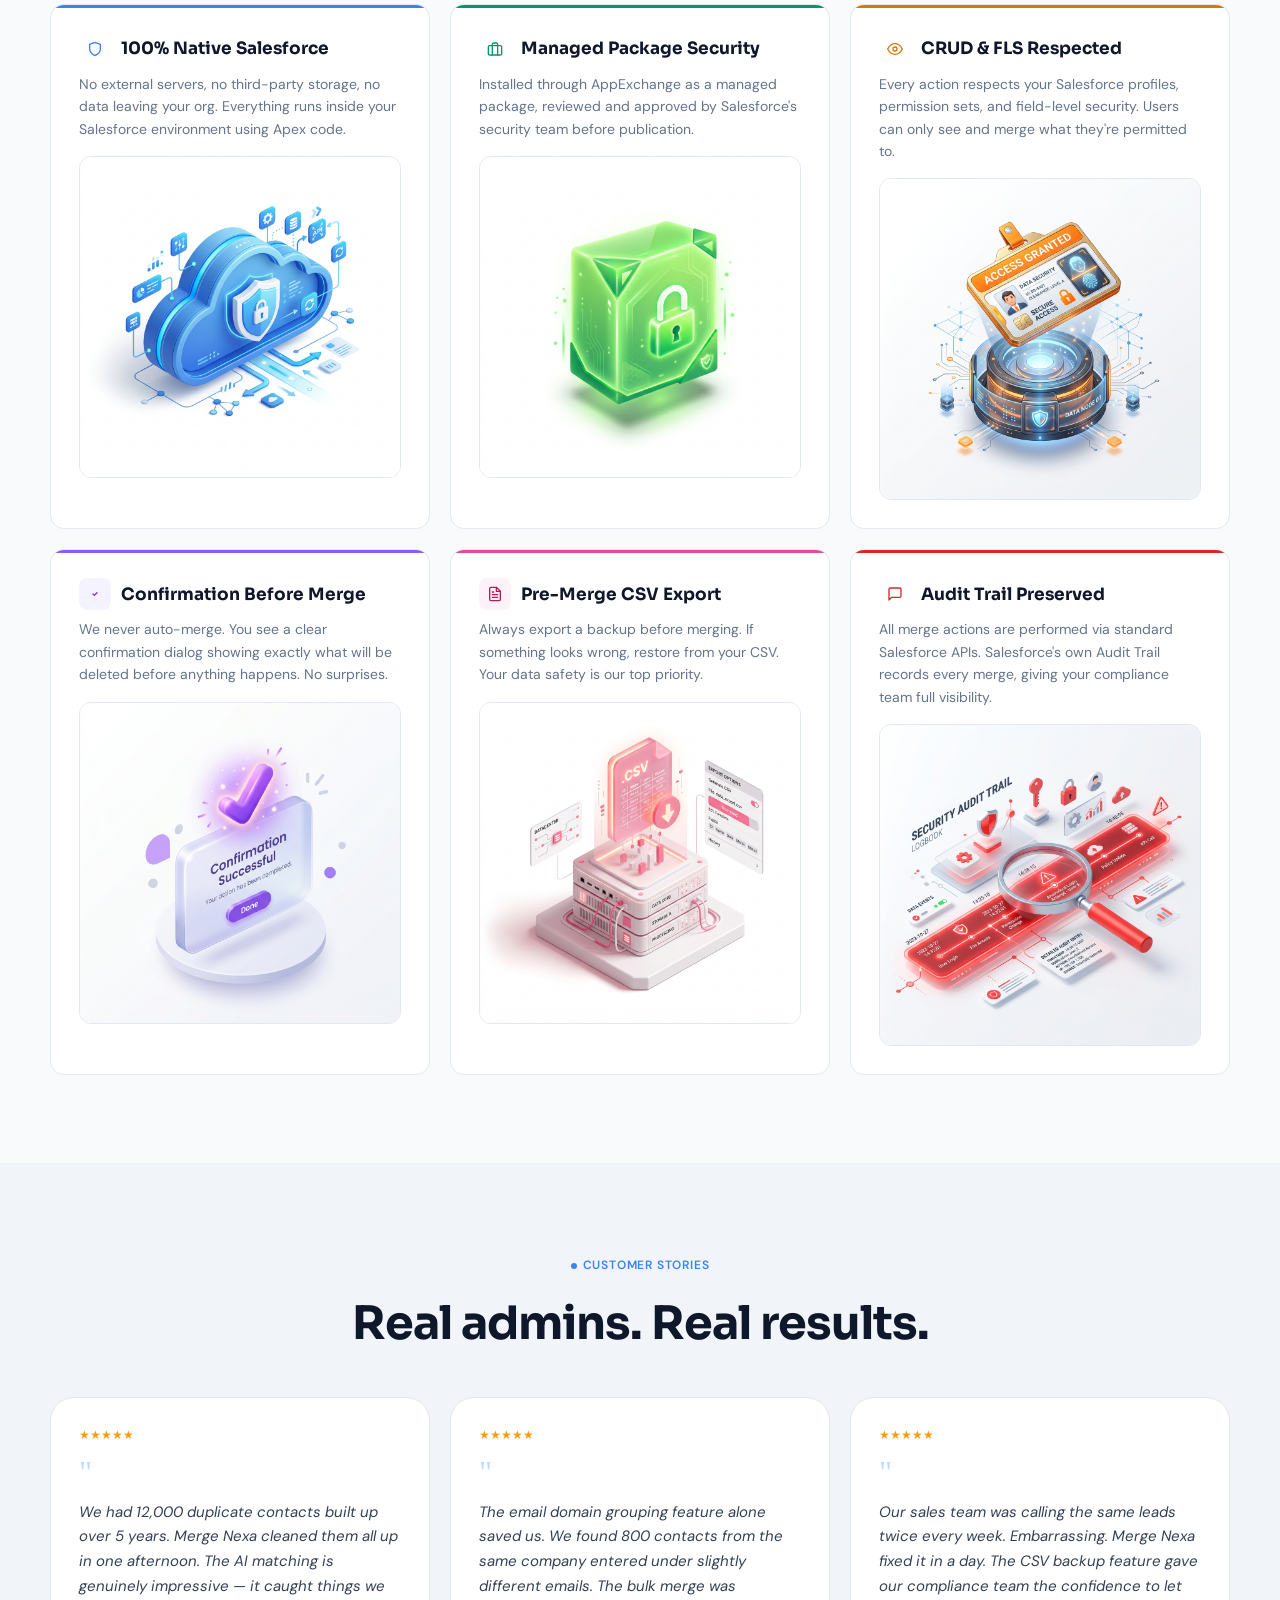
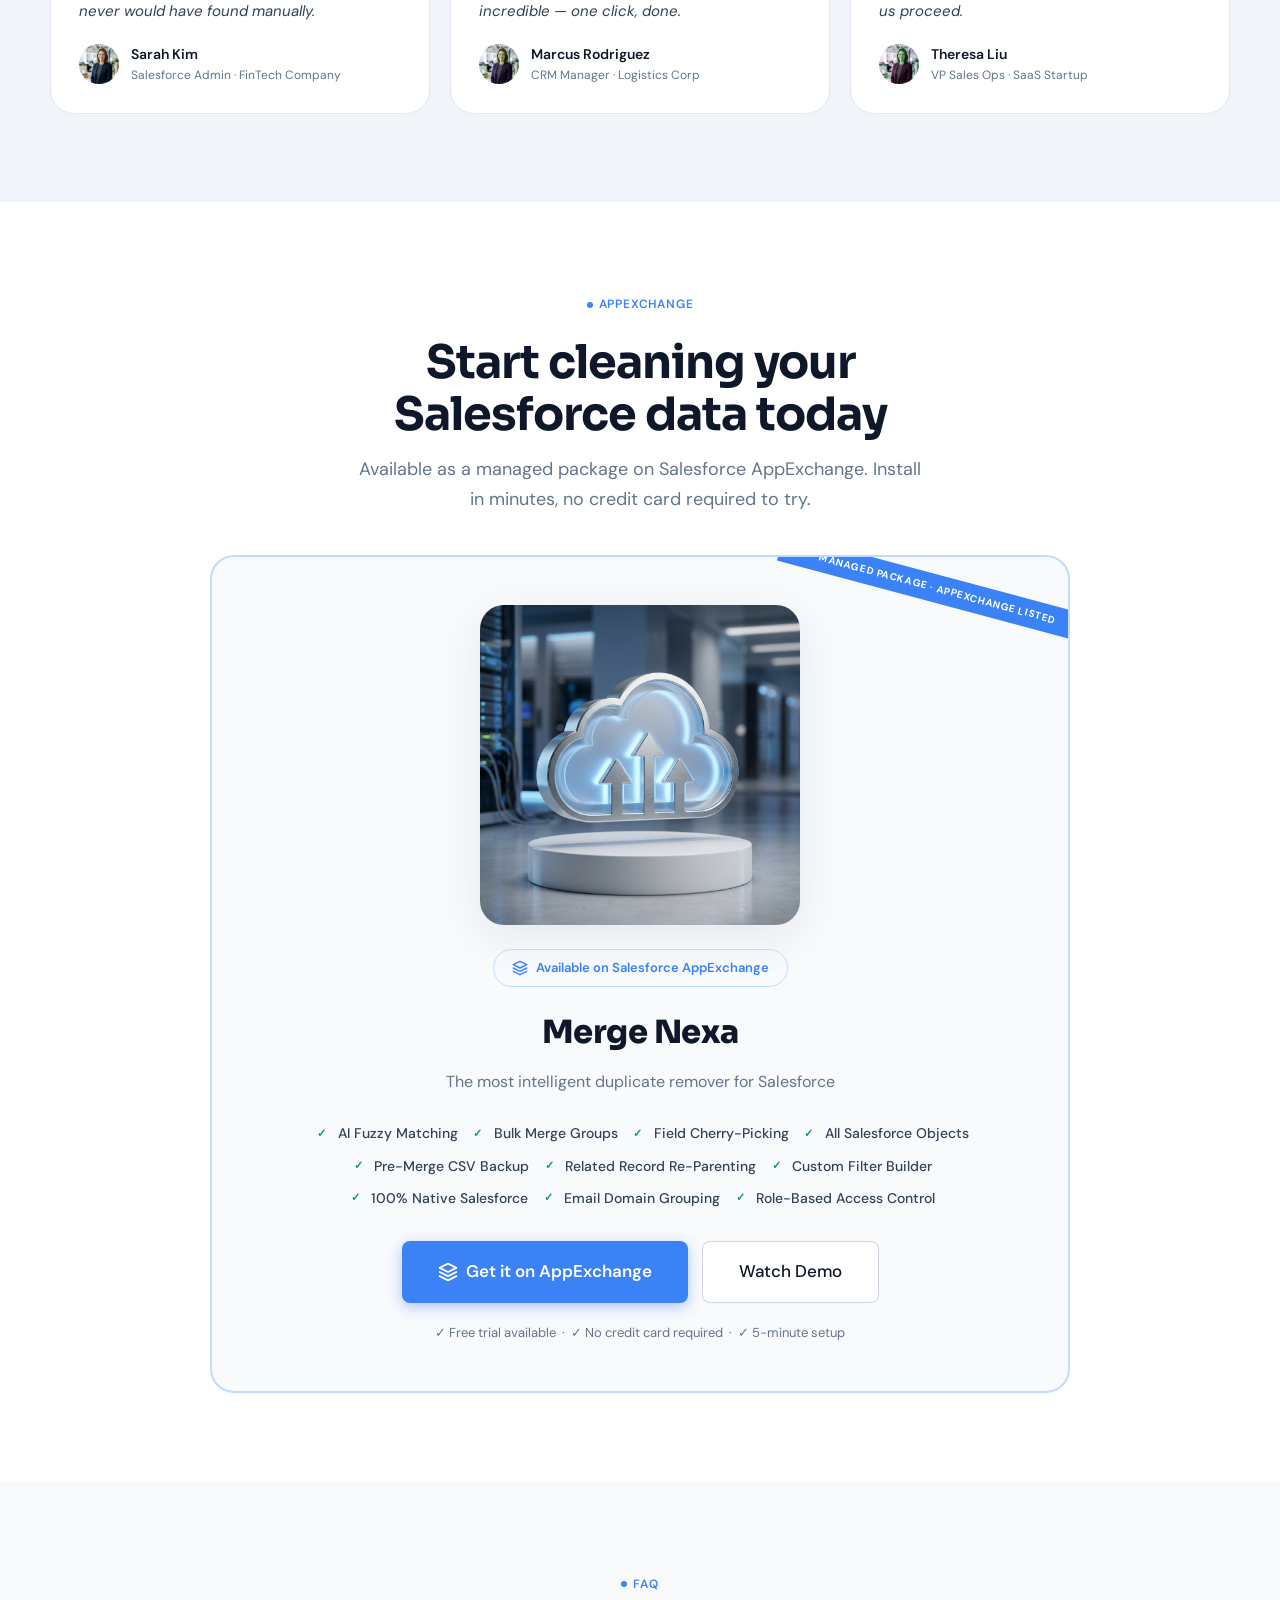
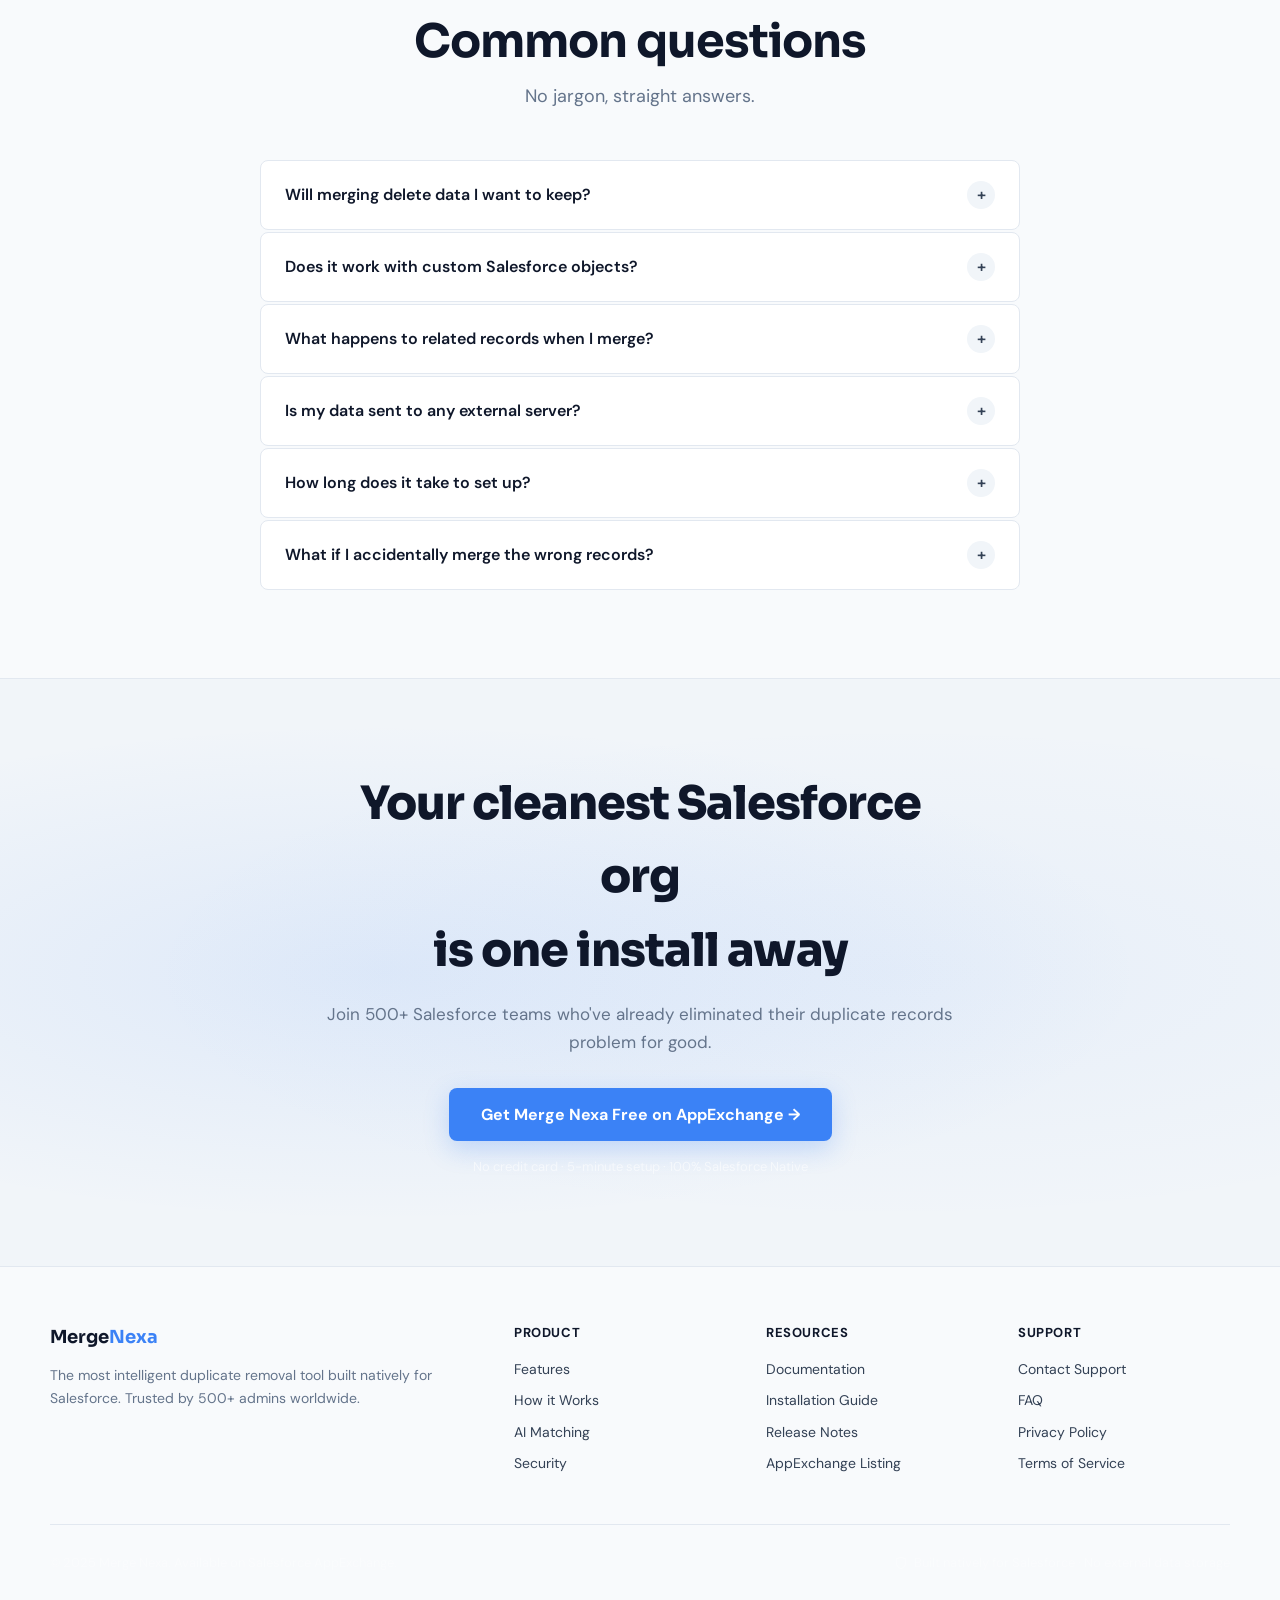
==== commit fbfe9e24: "Rename product to MergeNexa" ====
--- a/index.html
+++ b/index.html
@@ -3,8 +3,8 @@
 <head>
 <meta charset="UTF-8">
 <meta name="viewport" content="width=device-width, initial-scale=1.0">
-<title>Merge Engine — Salesforce Duplicate Cleaner</title>
-<meta name="description" content="Stop losing deals to duplicate contacts, leads, and accounts. Merge Engine finds and removes duplicates from Salesforce automatically — no coding required.">
+<title>Merge Nexa — Salesforce Duplicate Cleaner</title>
+<meta name="description" content="Stop losing deals to duplicate contacts, leads, and accounts. Merge Nexa finds and removes duplicates from Salesforce automatically — no coding required.">
 <link rel="preconnect" href="https://fonts.googleapis.com">
 <link rel="preconnect" href="https://fonts.gstatic.com" crossorigin>
 <link href="https://fonts.googleapis.com/css2?family=Sora:wght@300;400;500;600;700;800&family=DM+Sans:ital,opsz,wght@0,9..40,300;0,9..40,400;0,9..40,500;0,9..40,600;1,9..40,300&display=swap" rel="stylesheet">
@@ -14,7 +14,7 @@
 
 <!-- LOADER -->
 <div id="loader">
-  <div class="loader-logo">Merge<span>Engine</span></div>
+  <div class="loader-logo">Merge<span>Nexa</span></div>
   <div class="loader-track"><div class="loader-fill" id="loaderFill"></div></div>
   <div class="loader-msg" id="loaderMsg">Loading…</div>
 </div>
@@ -26,7 +26,7 @@
       <div class="logo-icon">
         <svg viewBox="0 0 24 24"><path d="M8 6H4v4M4 6l5 5M16 6h4v4M20 6l-5 5M8 18H4v-4M4 18l5-5M16 18h4v-4M20 18l-5-5"/></svg>
       </div>
-      Merge<span style="color:var(--accent)">Engine</span>
+      Merge<span style="color:var(--accent)">Nexa</span>
     </a>
     <div class="nav-links">
       <a href="#how-it-works">How it Works</a>
@@ -59,7 +59,7 @@
         Available on AppExchange
       </div>
       <h1 class="hero-headline reveal">Clean Up Your<br>Salesforce Data<br><em>In Minutes</em></h1>
-      <p class="hero-desc reveal reveal-delay-1">Stop losing deals to duplicate contacts, leads, and accounts. Merge Engine finds and removes duplicates from Salesforce automatically — no coding required.</p>
+      <p class="hero-desc reveal reveal-delay-1">Stop losing deals to duplicate contacts, leads, and accounts. Merge Nexa finds and removes duplicates from Salesforce automatically — no coding required.</p>
       <div class="hero-actions reveal reveal-delay-2">
         <a href="https://appexchange.salesforce.com" target="_blank" class="btn-primary">
           <svg width="18" height="18" viewBox="0 0 24 24" fill="none" stroke="currentColor" stroke-width="2.2" stroke-linecap="round" stroke-linejoin="round"><path d="M12 2L2 7l10 5 10-5-10-5zM2 17l10 5 10-5M2 12l10 5 10-5"/></svg>
@@ -96,9 +96,9 @@
           <div class="mockup-dot y"></div>
           <div class="mockup-dot g"></div>
         </div>
-        <div class="mockup-title">Merge Engine — Salesforce</div>
-      </div>
-      <img src="images/app-hero.png" alt="Merge Engine Premium Dashboard" class="hero-mockup-img" style="width:100%; height:auto;  box-shadow:var(--shadow-lg); animation:floatUp 0.8s ease 0.3s both; display:block; border:1px solid var(--border); border-top:none; background:var(--ink);">
+        <div class="mockup-title">Merge Nexa — Salesforce</div>
+      </div>
+      <img src="images/app-hero.png" alt="Merge Nexa Premium Dashboard" class="hero-mockup-img" style="width:100%; height:auto;  box-shadow:var(--shadow-lg); animation:floatUp 0.8s ease 0.3s both; display:block; border:1px solid var(--border); border-top:none; background:var(--ink);">
       
       <div style="margin-top: 24px; border-radius: var(--radius-lg); box-shadow: var(--shadow-lg); animation: floatUp 0.8s ease 0.4s both; border: 1px solid var(--border); overflow: hidden; position: relative; z-index: 1;">
         <div class="mockup-bar" style="border-bottom: none;">
@@ -107,7 +107,7 @@
             <div class="mockup-dot y"></div>
             <div class="mockup-dot g"></div>
           </div>
-          <div class="mockup-title">Merge Engine — Video Demo</div>
+          <div class="mockup-title">Merge Nexa — Video Demo</div>
         </div>
         <video src="images/hero-video.mp4" autoplay loop muted playsinline style="width: 100%; height: auto; display: block; background: var(--ink); border-top: 1px solid var(--border);"></video>
       </div>
@@ -176,8 +176,8 @@
     </div>
     <div class="ba-grid">
       <div class="ba-card before reveal">
-        <div class="ba-label">✕ Before Merge Engine</div>
-        <img src="images/ba_img_before.png" alt="Before Merge Engine Messy Data" style="width:100%; height:260px; object-fit:contain; margin:16px 0 32px; mix-blend-mode:multiply;">
+        <div class="ba-label">✕ Before Merge Nexa</div>
+        <img src="images/ba_img_before.png" alt="Before Merge Nexa Messy Data" style="width:100%; height:260px; object-fit:contain; margin:16px 0 32px; mix-blend-mode:multiply;">
         <ul class="ba-list">
           <li><div class="icon">✕</div>Sales team calls the same lead twice — awkward</li>
           <li><div class="icon">✕</div>Duplicate contacts inflate your email list costs</li>
@@ -188,8 +188,8 @@
         </ul>
       </div>
       <div class="ba-card after reveal reveal-delay-1">
-        <div class="ba-label">✓ After Merge Engine</div>
-        <img src="images/ba_img_after.png" alt="After Merge Engine Clean Data" style="width:100%; height:260px; object-fit:contain; margin:16px 0 32px; mix-blend-mode:multiply;">
+        <div class="ba-label">✓ After Merge Nexa</div>
+        <img src="images/ba_img_after.png" alt="After Merge Nexa Clean Data" style="width:100%; height:260px; object-fit:contain; margin:16px 0 32px; mix-blend-mode:multiply;">
         <ul class="ba-list">
           <li><div class="icon">✓</div>One clean record per person, company, or lead</li>
           <li><div class="icon">✓</div>Email costs drop — you only send once</li>
@@ -430,7 +430,7 @@
     <div style="text-align:center" class="reveal">
       <div class="section-tag"><div class="dot" style="background:#059669"></div><span style="color:var(--green)">Security First</span></div>
       <h2 class="section-headline">Your data never leaves<br>Salesforce</h2>
-      <p class="section-sub center">Merge Engine is a 100% native Salesforce managed package. We never send your data to external servers. Your IT team will love it.</p>
+      <p class="section-sub center">Merge Nexa is a 100% native Salesforce managed package. We never send your data to external servers. Your IT team will love it.</p>
     </div>
     <div class="security-grid">
       <div class="security-card s1 reveal">
@@ -478,7 +478,7 @@
       <div class="testi-card reveal">
         <div class="testi-stars">★★★★★</div>
         <div class="testi-quote">"</div>
-        <p class="testi-text">We had 12,000 duplicate contacts built up over 5 years. Merge Engine cleaned them all up in one afternoon. The AI matching is genuinely impressive — it caught things we never would have found manually.</p>
+        <p class="testi-text">We had 12,000 duplicate contacts built up over 5 years. Merge Nexa cleaned them all up in one afternoon. The AI matching is genuinely impressive — it caught things we never would have found manually.</p>
         <div class="testi-author">
           <img src="images/testimonial_avatar.png" alt="Sarah Kim" class="testi-avatar" style="object-fit:cover;">
           <div><div class="testi-name">Sarah Kim</div><div class="testi-role">Salesforce Admin · FinTech Company</div></div>
@@ -496,7 +496,7 @@
       <div class="testi-card reveal reveal-delay-2">
         <div class="testi-stars">★★★★★</div>
         <div class="testi-quote">"</div>
-        <p class="testi-text">Our sales team was calling the same leads twice every week. Embarrassing. Merge Engine fixed it in a day. The CSV backup feature gave our compliance team the confidence to let us proceed.</p>
+        <p class="testi-text">Our sales team was calling the same leads twice every week. Embarrassing. Merge Nexa fixed it in a day. The CSV backup feature gave our compliance team the confidence to let us proceed.</p>
         <div class="testi-author">
           <img src="images/testimonial_avatar.png" alt="Theresa Liu" class="testi-avatar" style="object-fit:cover; filter:hue-rotate(90deg);">
           <div><div class="testi-name">Theresa Liu</div><div class="testi-role">VP Sales Ops · SaaS Startup</div></div>
@@ -520,7 +520,7 @@
         <svg width="16" height="16" viewBox="0 0 24 24" fill="none" stroke="currentColor" stroke-width="2.2" stroke-linecap="round" stroke-linejoin="round"><path d="M12 2L2 7l10 5 10-5-10-5zM2 17l10 5 10-5M2 12l10 5 10-5"/></svg>
         Available on Salesforce AppExchange
       </div>
-      <div class="appex-title">Merge Engine</div>
+      <div class="appex-title">Merge Nexa</div>
       <div class="appex-sub">The most intelligent duplicate remover for Salesforce</div>
       <div class="appex-features">
         <div class="appex-feat">AI Fuzzy Matching</div>
@@ -560,7 +560,7 @@
     </div>
     <div class="faq-item reveal reveal-delay-1">
       <div class="faq-q" onclick="toggleFaq(this)">Does it work with custom Salesforce objects?<div class="faq-toggle">+</div></div>
-      <div class="faq-a"><p>Yes. Merge Engine works with any Salesforce object — standard objects like Contact, Lead, and Account, as well as any custom objects you've created. Standard objects use the native Salesforce merge API. Other objects use a smart re-parent-and-delete method.</p></div>
+      <div class="faq-a"><p>Yes. Merge Nexa works with any Salesforce object — standard objects like Contact, Lead, and Account, as well as any custom objects you've created. Standard objects use the native Salesforce merge API. Other objects use a smart re-parent-and-delete method.</p></div>
     </div>
     <div class="faq-item reveal">
       <div class="faq-q" onclick="toggleFaq(this)">What happens to related records when I merge?<div class="faq-toggle">+</div></div>
@@ -568,7 +568,7 @@
     </div>
     <div class="faq-item reveal reveal-delay-1">
       <div class="faq-q" onclick="toggleFaq(this)">Is my data sent to any external server?<div class="faq-toggle">+</div></div>
-      <div class="faq-a"><p>Absolutely not. Merge Engine is 100% native Salesforce — it runs entirely inside your Salesforce org using Apex code. No data is ever sent to external servers.</p></div>
+      <div class="faq-a"><p>Absolutely not. Merge Nexa is 100% native Salesforce — it runs entirely inside your Salesforce org using Apex code. No data is ever sent to external servers.</p></div>
     </div>
     <div class="faq-item reveal">
       <div class="faq-q" onclick="toggleFaq(this)">How long does it take to set up?<div class="faq-toggle">+</div></div>
@@ -586,7 +586,7 @@
   <div class="cta-inner">
     <h2>Your cleanest Salesforce org<br>is one install away</h2>
     <p>Join 500+ Salesforce teams who've already eliminated their duplicate records problem for good.</p>
-    <a href="https://appexchange.salesforce.com" target="_blank" class="btn-white">Get Merge Engine Free on AppExchange →</a>
+    <a href="https://appexchange.salesforce.com" target="_blank" class="btn-white">Get Merge Nexa Free on AppExchange →</a>
     <div style="margin-top:16px;font-size:13px;color:rgba(255,255,255,0.55)">No credit card · 5-minute setup · 100% Salesforce Native</div>
   </div>
 </section>
@@ -596,7 +596,7 @@
   <div class="footer-inner">
     <div class="footer-top">
       <div class="footer-brand">
-        <div class="footer-logo-text">Merge<span>Engine</span></div>
+        <div class="footer-logo-text">Merge<span>Nexa</span></div>
         <p>The most intelligent duplicate removal tool built natively for Salesforce. Trusted by 500+ admins worldwide.</p>
       </div>
       <div class="footer-col">
@@ -622,7 +622,7 @@
       </div>
     </div>
     <div class="footer-bottom">
-      <div style="font-size:13px;color:rgba(255,255,255,0.35)">© 2025 Merge Engine. Available on Salesforce AppExchange.</div>
+      <div style="font-size:13px;color:rgba(255,255,255,0.35)">© 2025 Merge Nexa. Available on Salesforce AppExchange.</div>
       <div style="display:flex;align-items:center;gap:6px;font-size:13px;color:rgba(255,255,255,0.35)">
         <svg width="14" height="14" viewBox="0 0 24 24" fill="none" stroke="currentColor" stroke-width="2" stroke-linecap="round"><path d="M12 22s8-4 8-10V5l-8-3-8 3v7c0 6 8 10 8 10z"/></svg>
         Built natively for Salesforce · No external data storage
